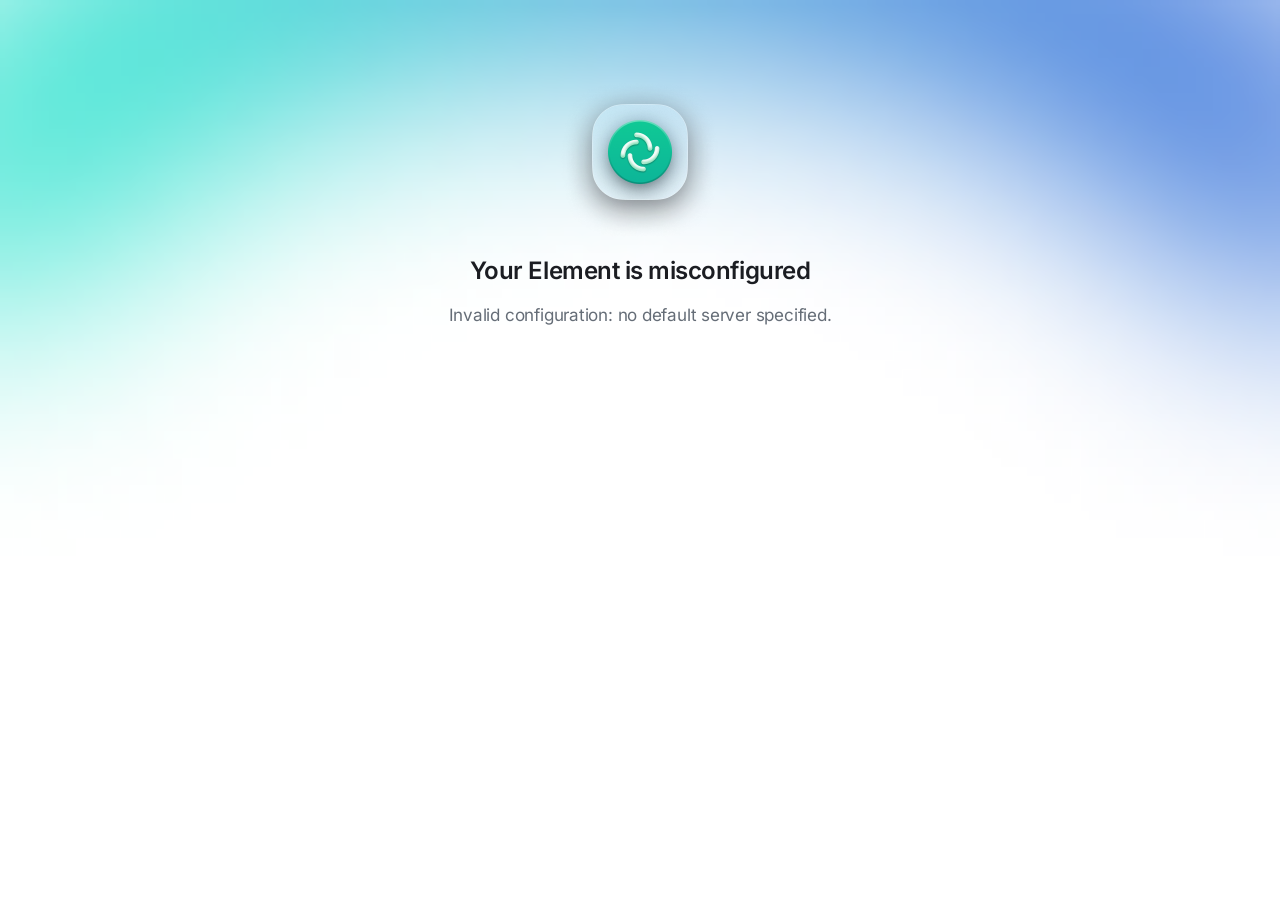
==== index.html @ f9a5f27f "Init repo" ====
<!doctype html>
<html lang="en" style="height: 100%;">
  <head>
    <meta charset="utf-8">
    <title>Element</title>
    <link rel="apple-touch-icon" sizes="120x120" href="vector-icons/120.570a7f9.png">
    <link rel="apple-touch-icon" sizes="144x144" href="vector-icons/144.5a63bf2.png">
    <link rel="apple-touch-icon" sizes="152x152" href="vector-icons/152.1ccdc8a.png">
    <link rel="apple-touch-icon" sizes="180x180" href="vector-icons/180.30b915f.png">
    <link rel="manifest" href="manifest.json">
    <meta name="referrer" content="no-referrer">
    <link rel="icon" type="image/png" sizes="24x24" href="vector-icons/24.97ab000.png">
    <link rel="icon" type="image/png" sizes="144x144" href="vector-icons/144.5a63bf2.png">
    <link rel="icon" type="image/png" sizes="512x512" href="vector-icons/512.7ce350d.png">
    <meta name="viewport" content="width=device-width, initial-scale=1">
    <meta name="apple-mobile-web-app-title" content="Element">
    <meta name="application-name" content="Element">
    <meta name="theme-color" content="#ffffff">
    <meta property="og:image" content="https://app.element.io/themes/element/img/logos/opengraph.png" />
    <meta http-equiv="Content-Security-Policy" content="
        default-src 'none';
        style-src 'self' 'unsafe-inline' ;
        script-src 'self' 'wasm-unsafe-eval' https://www.recaptcha.net/recaptcha/ https://www.gstatic.com/recaptcha/ ;
        img-src * blob: data:;
        connect-src * blob:;
        font-src 'self' data: ;
        media-src * blob: data:;
        child-src * blob: data:;
        worker-src 'self' blob: ;
        frame-src * blob: data:;
        form-action 'self' ;
        manifest-src 'self' ;
    ">
    
           <link rel="stylesheet" href="bundles/d26c72fdccc8e292f681/bundle.css">
        
           <link rel="stylesheet" disabled="disabled" data-mx-theme="Legacy-light" title="Legacy-light" href="bundles/d26c72fdccc8e292f681/theme-legacy-light.css">
        
           <link rel="stylesheet" disabled="disabled" data-mx-theme="Legacy-dark" title="Legacy-dark" href="bundles/d26c72fdccc8e292f681/theme-legacy-dark.css">
        
           <link rel="stylesheet" disabled="disabled" data-mx-theme="Light" title="Light" href="bundles/d26c72fdccc8e292f681/theme-light.css">
        
           <link rel="stylesheet" disabled="disabled" data-mx-theme="Light-high-contrast" title="Light-high-contrast" href="bundles/d26c72fdccc8e292f681/theme-light-high-contrast.css">
        
           <link rel="stylesheet" disabled="disabled" data-mx-theme="Dark" title="Dark" href="bundles/d26c72fdccc8e292f681/theme-dark.css">
        
           <link rel="stylesheet" disabled="disabled" data-mx-theme="Light-custom" title="Light-custom" href="bundles/d26c72fdccc8e292f681/theme-light-custom.css">
        
           <link rel="stylesheet" disabled="disabled" data-mx-theme="Dark-custom" title="Dark-custom" href="bundles/d26c72fdccc8e292f681/theme-dark-custom.css">
        

    

  </head>
  <body style="height: 100%; margin: 0;">
    <noscript>Sorry, Element requires JavaScript to be enabled.</noscript> <!-- TODO: Translate this? -->
    <div id="matrixchat" style="height: 100%;" class="notranslate"></div>

    <script src="bundles/d26c72fdccc8e292f681/bundle.js"></script>


    <!-- Legacy supporting Prefetch images -->
    <img src="icons/warning.80e5cc2.svg" aria-hidden alt="" width="24" height="23" style="visibility: hidden; position: absolute; top: 0px; left: 0px;"/>
    <img src="icons/bold.b7f0698.svg" aria-hidden alt="" width="25" height="22" style="visibility: hidden; position: absolute; top: 0px; left: 0px;"/>
    <img src="icons/inline-code.f51200e.svg" aria-hidden alt="" width="25" height="22" style="visibility: hidden; position: absolute; top: 0px; left: 0px;"/>
    <img src="icons/italic.be1e35d.svg" aria-hidden alt="" width="25" height="22" style="visibility: hidden; position: absolute; top: 0px; left: 0px;"/>
    <img src="icons/quote.60f93d6.svg" aria-hidden alt="" width="25" height="22" style="visibility: hidden; position: absolute; top: 0px; left: 0px;"/>
    <img src="icons/strikethrough.17fd61f.svg" aria-hidden alt="" width="25" height="22" style="visibility: hidden; position: absolute; top: 0px; left: 0px;"/>

    <!-- let CSS themes pass constants to the app -->
    <div id="mx_theme_accentColor"></div><div id="mx_theme_secondaryAccentColor"></div><div id="mx_theme_tertiaryAccentColor"></div>

    <!-- We eagerly create these containers to ensure their CSS stacking context order is sensible -->
    <div id="mx_PersistedElement_container"></div>
    <div id="mx_Dialog_StaticContainer"></div>
    <div id="mx_Dialog_Container"></div>
    <div id="mx_ContextualMenu_Container"></div>
  </body>
</html>
---- bundles/d26c72fdccc8e292f681/bundle.css ----
@font-face{font-display:block;font-family:KaTeX_AMS;font-style:normal;font-weight:400;src:url(../../fonts/KaTeX/KaTeX_AMS-Regular.73ea273.woff2) format("woff2"),url(../../fonts/KaTeX/KaTeX_AMS-Regular.d562e88.woff) format("woff"),url(../../fonts/KaTeX/KaTeX_AMS-Regular.853be92.ttf) format("truetype")}@font-face{font-display:block;font-family:KaTeX_Caligraphic;font-style:normal;font-weight:700;src:url(../../fonts/KaTeX/KaTeX_Caligraphic-Bold.a1abf90.woff2) format("woff2"),url(../../fonts/KaTeX/KaTeX_Caligraphic-Bold.d757c53.woff) format("woff"),url(../../fonts/KaTeX/KaTeX_Caligraphic-Bold.7489a2f.ttf) format("truetype")}@font-face{font-display:block;font-family:KaTeX_Caligraphic;font-style:normal;font-weight:400;src:url(../../fonts/KaTeX/KaTeX_Caligraphic-Regular.d6484fc.woff2) format("woff2"),url(../../fonts/KaTeX/KaTeX_Caligraphic-Regular.db074fa.woff) format("woff"),url(../../fonts/KaTeX/KaTeX_Caligraphic-Regular.7e873d3.ttf) format("truetype")}@font-face{font-display:block;font-family:KaTeX_Fraktur;font-style:normal;font-weight:700;src:url(../../fonts/KaTeX/KaTeX_Fraktur-Bold.931d67e.woff2) format("woff2"),url(../../fonts/KaTeX/KaTeX_Fraktur-Bold.354501b.woff) format("woff"),url(../../fonts/KaTeX/KaTeX_Fraktur-Bold.4c761b3.ttf) format("truetype")}@font-face{font-display:block;font-family:KaTeX_Fraktur;font-style:normal;font-weight:400;src:url(../../fonts/KaTeX/KaTeX_Fraktur-Regular.172d352.woff2) format("woff2"),url(../../fonts/KaTeX/KaTeX_Fraktur-Regular.6fdf0ac.woff) format("woff"),url(../../fonts/KaTeX/KaTeX_Fraktur-Regular.ed305b5.ttf) format("truetype")}@font-face{font-display:block;font-family:KaTeX_Main;font-style:normal;font-weight:700;src:url(../../fonts/KaTeX/KaTeX_Main-Bold.3989074.woff2) format("woff2"),url(../../fonts/KaTeX/KaTeX_Main-Bold.0c3b892.woff) format("woff"),url(../../fonts/KaTeX/KaTeX_Main-Bold.8169508.ttf) format("truetype")}@font-face{font-display:block;font-family:KaTeX_Main;font-style:italic;font-weight:700;src:url(../../fonts/KaTeX/KaTeX_Main-BoldItalic.20f389c.woff2) format("woff2"),url(../../fonts/KaTeX/KaTeX_Main-BoldItalic.428978d.woff) format("woff"),url(../../fonts/KaTeX/KaTeX_Main-BoldItalic.828abcb.ttf) format("truetype")}@font-face{font-display:block;font-family:KaTeX_Main;font-style:italic;font-weight:400;src:url(../../fonts/KaTeX/KaTeX_Main-Italic.fe2176f.woff2) format("woff2"),url(../../fonts/KaTeX/KaTeX_Main-Italic.fd94749.woff) format("woff"),url(../../fonts/KaTeX/KaTeX_Main-Italic.fa675e5.ttf) format("truetype")}@font-face{font-display:block;font-family:KaTeX_Main;font-style:normal;font-weight:400;src:url(../../fonts/KaTeX/KaTeX_Main-Regular.f650f11.woff2) format("woff2"),url(../../fonts/KaTeX/KaTeX_Main-Regular.4f35fbc.woff) format("woff"),url(../../fonts/KaTeX/KaTeX_Main-Regular.9eba1d7.ttf) format("truetype")}@font-face{font-display:block;font-family:KaTeX_Math;font-style:italic;font-weight:700;src:url(../../fonts/KaTeX/KaTeX_Math-BoldItalic.dcbcbd9.woff2) format("woff2"),url(../../fonts/KaTeX/KaTeX_Math-BoldItalic.3f07ed6.woff) format("woff"),url(../../fonts/KaTeX/KaTeX_Math-BoldItalic.bf2d440.ttf) format("truetype")}@font-face{font-display:block;font-family:KaTeX_Math;font-style:italic;font-weight:400;src:url(../../fonts/KaTeX/KaTeX_Math-Italic.6d3d25f.woff2) format("woff2"),url(../../fonts/KaTeX/KaTeX_Math-Italic.9675985.woff) format("woff"),url(../../fonts/KaTeX/KaTeX_Math-Italic.8a5f936.ttf) format("truetype")}@font-face{font-display:block;font-family:"KaTeX_SansSerif";font-style:normal;font-weight:700;src:url(../../fonts/KaTeX/KaTeX_SansSerif-Bold.95591a9.woff2) format("woff2"),url(../../fonts/KaTeX/KaTeX_SansSerif-Bold.b9cd458.woff) format("woff"),url(../../fonts/KaTeX/KaTeX_SansSerif-Bold.5b49f49.ttf) format("truetype")}@font-face{font-display:block;font-family:"KaTeX_SansSerif";font-style:italic;font-weight:400;src:url(../../fonts/KaTeX/KaTeX_SansSerif-Italic.7d393d3.woff2) format("woff2"),url(../../fonts/KaTeX/KaTeX_SansSerif-Italic.8d593cf.woff) format("woff"),url(../../fonts/KaTeX/KaTeX_SansSerif-Italic.b257a18.ttf) format("truetype")}@font-face{font-display:block;font-family:"KaTeX_SansSerif";font-style:normal;font-weight:400;src:url(../../fonts/KaTeX/KaTeX_SansSerif-Regular.cd5e231.woff2) format("woff2"),url(../../fonts/KaTeX/KaTeX_SansSerif-Regular.02271ec.woff) format("woff"),url(../../fonts/KaTeX/KaTeX_SansSerif-Regular.2f7bc36.ttf) format("truetype")}@font-face{font-display:block;font-family:KaTeX_Script;font-style:normal;font-weight:400;src:url(../../fonts/KaTeX/KaTeX_Script-Regular.c81d1b2.woff2) format("woff2"),url(../../fonts/KaTeX/KaTeX_Script-Regular.073b340.woff) format("woff"),url(../../fonts/KaTeX/KaTeX_Script-Regular.fc9ba52.ttf) format("truetype")}@font-face{font-display:block;font-family:KaTeX_Size1;font-style:normal;font-weight:400;src:url(../../fonts/KaTeX/KaTeX_Size1-Regular.6eec866.woff2) format("woff2"),url(../../fonts/KaTeX/KaTeX_Size1-Regular.0108e89.woff) format("woff"),url(../../fonts/KaTeX/KaTeX_Size1-Regular.6de7d4b.ttf) format("truetype")}@font-face{font-display:block;font-family:KaTeX_Size2;font-style:normal;font-weight:400;src:url(../../fonts/KaTeX/KaTeX_Size2-Regular.2960900.woff2) format("woff2"),url(../../fonts/KaTeX/KaTeX_Size2-Regular.3a99e70.woff) format("woff"),url(../../fonts/KaTeX/KaTeX_Size2-Regular.57f5c18.ttf) format("truetype")}@font-face{font-display:block;font-family:KaTeX_Size3;font-style:normal;font-weight:400;src:url(../../fonts/KaTeX/KaTeX_Size3-Regular.e195151.woff2) format("woff2"),url(../../fonts/KaTeX/KaTeX_Size3-Regular.7947224.woff) format("woff"),url(../../fonts/KaTeX/KaTeX_Size3-Regular.8d6b682.ttf) format("truetype")}@font-face{font-display:block;font-family:KaTeX_Size4;font-style:normal;font-weight:400;src:url(../../fonts/KaTeX/KaTeX_Size4-Regular.e418bf2.woff2) format("woff2"),url(../../fonts/KaTeX/KaTeX_Size4-Regular.aeffd80.woff) format("woff"),url(../../fonts/KaTeX/KaTeX_Size4-Regular.4ad7c7e.ttf) format("truetype")}@font-face{font-display:block;font-family:KaTeX_Typewriter;font-style:normal;font-weight:400;src:url(../../fonts/KaTeX/KaTeX_Typewriter-Regular.c295e7f.woff2) format("woff2"),url(../../fonts/KaTeX/KaTeX_Typewriter-Regular.4c6b94f.woff) format("woff"),url(../../fonts/KaTeX/KaTeX_Typewriter-Regular.c5c02d7.ttf) format("truetype")}.katex{font:normal 1.21em KaTeX_Main,Times New Roman,serif;line-height:1.2;position:relative;text-indent:0;text-rendering:auto}.katex *{-ms-high-contrast-adjust:none!important;border-color:currentColor}.katex .katex-version:after{content:"0.16.45"}.katex .katex-mathml{position:absolute;clip:rect(1px,1px,1px,1px);border:0;height:1px;overflow:hidden;padding:0;width:1px}.katex .katex-html>.newline{display:block}.katex .base{position:relative;white-space:nowrap;width:-webkit-min-content;width:-moz-min-content;width:min-content}.katex .base,.katex .strut{display:inline-block}.katex .textbf{font-weight:700}.katex .textit{font-style:italic}.katex .textrm{font-family:KaTeX_Main}.katex .textsf{font-family:KaTeX_SansSerif}.katex .texttt{font-family:KaTeX_Typewriter}.katex .mathnormal{font-family:KaTeX_Math;font-style:italic}.katex .mathit{font-family:KaTeX_Main;font-style:italic}.katex .mathrm{font-style:normal}.katex .mathbf{font-family:KaTeX_Main;font-weight:700}.katex .boldsymbol{font-family:KaTeX_Math;font-style:italic;font-weight:700}.katex .amsrm,.katex .mathbb,.katex .textbb{font-family:KaTeX_AMS}.katex .mathcal{font-family:KaTeX_Caligraphic}.katex .mathfrak,.katex .textfrak{font-family:KaTeX_Fraktur}.katex .mathboldfrak,.katex .textboldfrak{font-family:KaTeX_Fraktur;font-weight:700}.katex .mathtt{font-family:KaTeX_Typewriter}.katex .mathscr,.katex .textscr{font-family:KaTeX_Script}.katex .mathsf,.katex .textsf{font-family:KaTeX_SansSerif}.katex .mathboldsf,.katex .textboldsf{font-family:KaTeX_SansSerif;font-weight:700}.katex .mathitsf,.katex .mathsfit,.katex .textitsf{font-family:KaTeX_SansSerif;font-style:italic}.katex .mainrm{font-family:KaTeX_Main;font-style:normal}.katex .vlist-t{border-collapse:collapse;display:inline-table;table-layout:fixed}.katex .vlist-r{display:table-row}.katex .vlist{display:table-cell;position:relative;vertical-align:bottom}.katex .vlist>span{display:block;height:0;position:relative}.katex .vlist>span>span{display:inline-block}.katex .vlist>span>.pstrut{overflow:hidden;width:0}.katex .vlist-t2{margin-right:-2px}.katex .vlist-s{display:table-cell;font-size:1px;min-width:2px;vertical-align:bottom;width:2px}.katex .vbox{display:-webkit-inline-box;display:-ms-inline-flexbox;display:inline-flex;-webkit-box-orient:vertical;-webkit-box-direction:normal;-ms-flex-direction:column;flex-direction:column;-webkit-box-align:baseline;-ms-flex-align:baseline;align-items:baseline}.katex .hbox{width:100%}.katex .hbox,.katex .thinbox{display:-webkit-inline-box;display:-ms-inline-flexbox;display:inline-flex;-webkit-box-orient:horizontal;-webkit-box-direction:normal;-ms-flex-direction:row;flex-direction:row}.katex .thinbox{max-width:0;width:0}.katex .msupsub{text-align:left}.katex .mfrac>span>span{text-align:center}.katex .mfrac .frac-line{border-bottom-style:solid;display:inline-block;width:100%}.katex .hdashline,.katex .hline,.katex .mfrac .frac-line,.katex .overline .overline-line,.katex .rule,.katex .underline .underline-line{min-height:1px}.katex .mspace{display:inline-block}.katex .smash{display:inline;line-height:0}.katex .clap,.katex .llap,.katex .rlap{position:relative;width:0}.katex .clap>.inner,.katex .llap>.inner,.katex .rlap>.inner{position:absolute}.katex .clap>.fix,.katex .llap>.fix,.katex .rlap>.fix{display:inline-block}.katex .llap>.inner{right:0}.katex .clap>.inner,.katex .rlap>.inner{left:0}.katex .clap>.inner>span{margin-left:-50%;margin-right:50%}.katex .rule{border:0 solid;display:inline-block;position:relative}.katex .hline,.katex .overline .overline-line,.katex .underline .underline-line{border-bottom-style:solid;display:inline-block;width:100%}.katex .hdashline{border-bottom-style:dashed;display:inline-block;width:100%}.katex .sqrt>.root{margin-left:.2777777778em;margin-right:-.5555555556em}.katex .fontsize-ensurer.reset-size1.size1,.katex .sizing.reset-size1.size1{font-size:1em}.katex .fontsize-ensurer.reset-size1.size2,.katex .sizing.reset-size1.size2{font-size:1.2em}.katex .fontsize-ensurer.reset-size1.size3,.katex .sizing.reset-size1.size3{font-size:1.4em}.katex .fontsize-ensurer.reset-size1.size4,.katex .sizing.reset-size1.size4{font-size:1.6em}.katex .fontsize-ensurer.reset-size1.size5,.katex .sizing.reset-size1.size5{font-size:1.8em}.katex .fontsize-ensurer.reset-size1.size6,.katex .sizing.reset-size1.size6{font-size:2em}.katex .fontsize-ensurer.reset-size1.size7,.katex .sizing.reset-size1.size7{font-size:2.4em}.katex .fontsize-ensurer.reset-size1.size8,.katex .sizing.reset-size1.size8{font-size:2.88em}.katex .fontsize-ensurer.reset-size1.size9,.katex .sizing.reset-size1.size9{font-size:3.456em}.katex .fontsize-ensurer.reset-size1.size10,.katex .sizing.reset-size1.size10{font-size:4.148em}.katex .fontsize-ensurer.reset-size1.size11,.katex .sizing.reset-size1.size11{font-size:4.976em}.katex .fontsize-ensurer.reset-size2.size1,.katex .sizing.reset-size2.size1{font-size:.8333333333em}.katex .fontsize-ensurer.reset-size2.size2,.katex .sizing.reset-size2.size2{font-size:1em}.katex .fontsize-ensurer.reset-size2.size3,.katex .sizing.reset-size2.size3{font-size:1.1666666667em}.katex .fontsize-ensurer.reset-size2.size4,.katex .sizing.reset-size2.size4{font-size:1.3333333333em}.katex .fontsize-ensurer.reset-size2.size5,.katex .sizing.reset-size2.size5{font-size:1.5em}.katex .fontsize-ensurer.reset-size2.size6,.katex .sizing.reset-size2.size6{font-size:1.6666666667em}.katex .fontsize-ensurer.reset-size2.size7,.katex .sizing.reset-size2.size7{font-size:2em}.katex .fontsize-ensurer.reset-size2.size8,.katex .sizing.reset-size2.size8{font-size:2.4em}.katex .fontsize-ensurer.reset-size2.size9,.katex .sizing.reset-size2.size9{font-size:2.88em}.katex .fontsize-ensurer.reset-size2.size10,.katex .sizing.reset-size2.size10{font-size:3.4566666667em}.katex .fontsize-ensurer.reset-size2.size11,.katex .sizing.reset-size2.size11{font-size:4.1466666667em}.katex .fontsize-ensurer.reset-size3.size1,.katex .sizing.reset-size3.size1{font-size:.7142857143em}.katex .fontsize-ensurer.reset-size3.size2,.katex .sizing.reset-size3.size2{font-size:.8571428571em}.katex .fontsize-ensurer.reset-size3.size3,.katex .sizing.reset-size3.size3{font-size:1em}.katex .fontsize-ensurer.reset-size3.size4,.katex .sizing.reset-size3.size4{font-size:1.1428571429em}.katex .fontsize-ensurer.reset-size3.size5,.katex .sizing.reset-size3.size5{font-size:1.2857142857em}.katex .fontsize-ensurer.reset-size3.size6,.katex .sizing.reset-size3.size6{font-size:1.4285714286em}.katex .fontsize-ensurer.reset-size3.size7,.katex .sizing.reset-size3.size7{font-size:1.7142857143em}.katex .fontsize-ensurer.reset-size3.size8,.katex .sizing.reset-size3.size8{font-size:2.0571428571em}.katex .fontsize-ensurer.reset-size3.size9,.katex .sizing.reset-size3.size9{font-size:2.4685714286em}.katex .fontsize-ensurer.reset-size3.size10,.katex .sizing.reset-size3.size10{font-size:2.9628571429em}.katex .fontsize-ensurer.reset-size3.size11,.katex .sizing.reset-size3.size11{font-size:3.5542857143em}.katex .fontsize-ensurer.reset-size4.size1,.katex .sizing.reset-size4.size1{font-size:.625em}.katex .fontsize-ensurer.reset-size4.size2,.katex .sizing.reset-size4.size2{font-size:.75em}.katex .fontsize-ensurer.reset-size4.size3,.katex .sizing.reset-size4.size3{font-size:.875em}.katex .fontsize-ensurer.reset-size4.size4,.katex .sizing.reset-size4.size4{font-size:1em}.katex .fontsize-ensurer.reset-size4.size5,.katex .sizing.reset-size4.size5{font-size:1.125em}.katex .fontsize-ensurer.reset-size4.size6,.katex .sizing.reset-size4.size6{font-size:1.25em}.katex .fontsize-ensurer.reset-size4.size7,.katex .sizing.reset-size4.size7{font-size:1.5em}.katex .fontsize-ensurer.reset-size4.size8,.katex .sizing.reset-size4.size8{font-size:1.8em}.katex .fontsize-ensurer.reset-size4.size9,.katex .sizing.reset-size4.size9{font-size:2.16em}.katex .fontsize-ensurer.reset-size4.size10,.katex .sizing.reset-size4.size10{font-size:2.5925em}.katex .fontsize-ensurer.reset-size4.size11,.katex .sizing.reset-size4.size11{font-size:3.11em}.katex .fontsize-ensurer.reset-size5.size1,.katex .sizing.reset-size5.size1{font-size:.5555555556em}.katex .fontsize-ensurer.reset-size5.size2,.katex .sizing.reset-size5.size2{font-size:.6666666667em}.katex .fontsize-ensurer.reset-size5.size3,.katex .sizing.reset-size5.size3{font-size:.7777777778em}.katex .fontsize-ensurer.reset-size5.size4,.katex .sizing.reset-size5.size4{font-size:.8888888889em}.katex .fontsize-ensurer.reset-size5.size5,.katex .sizing.reset-size5.size5{font-size:1em}.katex .fontsize-ensurer.reset-size5.size6,.katex .sizing.reset-size5.size6{font-size:1.1111111111em}.katex .fontsize-ensurer.reset-size5.size7,.katex .sizing.reset-size5.size7{font-size:1.3333333333em}.katex .fontsize-ensurer.reset-size5.size8,.katex .sizing.reset-size5.size8{font-size:1.6em}.katex .fontsize-ensurer.reset-size5.size9,.katex .sizing.reset-size5.size9{font-size:1.92em}.katex .fontsize-ensurer.reset-size5.size10,.katex .sizing.reset-size5.size10{font-size:2.3044444444em}.katex .fontsize-ensurer.reset-size5.size11,.katex .sizing.reset-size5.size11{font-size:2.7644444444em}.katex .fontsize-ensurer.reset-size6.size1,.katex .sizing.reset-size6.size1{font-size:.5em}.katex .fontsize-ensurer.reset-size6.size2,.katex .sizing.reset-size6.size2{font-size:.6em}.katex .fontsize-ensurer.reset-size6.size3,.katex .sizing.reset-size6.size3{font-size:.7em}.katex .fontsize-ensurer.reset-size6.size4,.katex .sizing.reset-size6.size4{font-size:.8em}.katex .fontsize-ensurer.reset-size6.size5,.katex .sizing.reset-size6.size5{font-size:.9em}.katex .fontsize-ensurer.reset-size6.size6,.katex .sizing.reset-size6.size6{font-size:1em}.katex .fontsize-ensurer.reset-size6.size7,.katex .sizing.reset-size6.size7{font-size:1.2em}.katex .fontsize-ensurer.reset-size6.size8,.katex .sizing.reset-size6.size8{font-size:1.44em}.katex .fontsize-ensurer.reset-size6.size9,.katex .sizing.reset-size6.size9{font-size:1.728em}.katex .fontsize-ensurer.reset-size6.size10,.katex .sizing.reset-size6.size10{font-size:2.074em}.katex .fontsize-ensurer.reset-size6.size11,.katex .sizing.reset-size6.size11{font-size:2.488em}.katex .fontsize-ensurer.reset-size7.size1,.katex .sizing.reset-size7.size1{font-size:.4166666667em}.katex .fontsize-ensurer.reset-size7.size2,.katex .sizing.reset-size7.size2{font-size:.5em}.katex .fontsize-ensurer.reset-size7.size3,.katex .sizing.reset-size7.size3{font-size:.5833333333em}.katex .fontsize-ensurer.reset-size7.size4,.katex .sizing.reset-size7.size4{font-size:.6666666667em}.katex .fontsize-ensurer.reset-size7.size5,.katex .sizing.reset-size7.size5{font-size:.75em}.katex .fontsize-ensurer.reset-size7.size6,.katex .sizing.reset-size7.size6{font-size:.8333333333em}.katex .fontsize-ensurer.reset-size7.size7,.katex .sizing.reset-size7.size7{font-size:1em}.katex .fontsize-ensurer.reset-size7.size8,.katex .sizing.reset-size7.size8{font-size:1.2em}.katex .fontsize-ensurer.reset-size7.size9,.katex .sizing.reset-size7.size9{font-size:1.44em}.katex .fontsize-ensurer.reset-size7.size10,.katex .sizing.reset-size7.size10{font-size:1.7283333333em}.katex .fontsize-ensurer.reset-size7.size11,.katex .sizing.reset-size7.size11{font-size:2.0733333333em}.katex .fontsize-ensurer.reset-size8.size1,.katex .sizing.reset-size8.size1{font-size:.3472222222em}.katex .fontsize-ensurer.reset-size8.size2,.katex .sizing.reset-size8.size2{font-size:.4166666667em}.katex .fontsize-ensurer.reset-size8.size3,.katex .sizing.reset-size8.size3{font-size:.4861111111em}.katex .fontsize-ensurer.reset-size8.size4,.katex .sizing.reset-size8.size4{font-size:.5555555556em}.katex .fontsize-ensurer.reset-size8.size5,.katex .sizing.reset-size8.size5{font-size:.625em}.katex .fontsize-ensurer.reset-size8.size6,.katex .sizing.reset-size8.size6{font-size:.6944444444em}.katex .fontsize-ensurer.reset-size8.size7,.katex .sizing.reset-size8.size7{font-size:.8333333333em}.katex .fontsize-ensurer.reset-size8.size8,.katex .sizing.reset-size8.size8{font-size:1em}.katex .fontsize-ensurer.reset-size8.size9,.katex .sizing.reset-size8.size9{font-size:1.2em}.katex .fontsize-ensurer.reset-size8.size10,.katex .sizing.reset-size8.size10{font-size:1.4402777778em}.katex .fontsize-ensurer.reset-size8.size11,.katex .sizing.reset-size8.size11{font-size:1.7277777778em}.katex .fontsize-ensurer.reset-size9.size1,.katex .sizing.reset-size9.size1{font-size:.2893518519em}.katex .fontsize-ensurer.reset-size9.size2,.katex .sizing.reset-size9.size2{font-size:.3472222222em}.katex .fontsize-ensurer.reset-size9.size3,.katex .sizing.reset-size9.size3{font-size:.4050925926em}.katex .fontsize-ensurer.reset-size9.size4,.katex .sizing.reset-size9.size4{font-size:.462962963em}.katex .fontsize-ensurer.reset-size9.size5,.katex .sizing.reset-size9.size5{font-size:.5208333333em}.katex .fontsize-ensurer.reset-size9.size6,.katex .sizing.reset-size9.size6{font-size:.5787037037em}.katex .fontsize-ensurer.reset-size9.size7,.katex .sizing.reset-size9.size7{font-size:.6944444444em}.katex .fontsize-ensurer.reset-size9.size8,.katex .sizing.reset-size9.size8{font-size:.8333333333em}.katex .fontsize-ensurer.reset-size9.size9,.katex .sizing.reset-size9.size9{font-size:1em}.katex .fontsize-ensurer.reset-size9.size10,.katex .sizing.reset-size9.size10{font-size:1.2002314815em}.katex .fontsize-ensurer.reset-size9.size11,.katex .sizing.reset-size9.size11{font-size:1.4398148148em}.katex .fontsize-ensurer.reset-size10.size1,.katex .sizing.reset-size10.size1{font-size:.2410800386em}.katex .fontsize-ensurer.reset-size10.size2,.katex .sizing.reset-size10.size2{font-size:.2892960463em}.katex .fontsize-ensurer.reset-size10.size3,.katex .sizing.reset-size10.size3{font-size:.337512054em}.katex .fontsize-ensurer.reset-size10.size4,.katex .sizing.reset-size10.size4{font-size:.3857280617em}.katex .fontsize-ensurer.reset-size10.size5,.katex .sizing.reset-size10.size5{font-size:.4339440694em}.katex .fontsize-ensurer.reset-size10.size6,.katex .sizing.reset-size10.size6{font-size:.4821600771em}.katex .fontsize-ensurer.reset-size10.size7,.katex .sizing.reset-size10.size7{font-size:.5785920926em}.katex .fontsize-ensurer.reset-size10.size8,.katex .sizing.reset-size10.size8{font-size:.6943105111em}.katex .fontsize-ensurer.reset-size10.size9,.katex .sizing.reset-size10.size9{font-size:.8331726133em}.katex .fontsize-ensurer.reset-size10.size10,.katex .sizing.reset-size10.size10{font-size:1em}.katex .fontsize-ensurer.reset-size10.size11,.katex .sizing.reset-size10.size11{font-size:1.1996142719em}.katex .fontsize-ensurer.reset-size11.size1,.katex .sizing.reset-size11.size1{font-size:.2009646302em}.katex .fontsize-ensurer.reset-size11.size2,.katex .sizing.reset-size11.size2{font-size:.2411575563em}.katex .fontsize-ensurer.reset-size11.size3,.katex .sizing.reset-size11.size3{font-size:.2813504823em}.katex .fontsize-ensurer.reset-size11.size4,.katex .sizing.reset-size11.size4{font-size:.3215434084em}.katex .fontsize-ensurer.reset-size11.size5,.katex .sizing.reset-size11.size5{font-size:.3617363344em}.katex .fontsize-ensurer.reset-size11.size6,.katex .sizing.reset-size11.size6{font-size:.4019292605em}.katex .fontsize-ensurer.reset-size11.size7,.katex .sizing.reset-size11.size7{font-size:.4823151125em}.katex .fontsize-ensurer.reset-size11.size8,.katex .sizing.reset-size11.size8{font-size:.578778135em}.katex .fontsize-ensurer.reset-size11.size9,.katex .sizing.reset-size11.size9{font-size:.6945337621em}.katex .fontsize-ensurer.reset-size11.size10,.katex .sizing.reset-size11.size10{font-size:.8336012862em}.katex .fontsize-ensurer.reset-size11.size11,.katex .sizing.reset-size11.size11{font-size:1em}.katex .delimsizing.size1{font-family:KaTeX_Size1}.katex .delimsizing.size2{font-family:KaTeX_Size2}.katex .delimsizing.size3{font-family:KaTeX_Size3}.katex .delimsizing.size4{font-family:KaTeX_Size4}.katex .delimsizing.mult .delim-size1>span{font-family:KaTeX_Size1}.katex .delimsizing.mult .delim-size4>span{font-family:KaTeX_Size4}.katex .nulldelimiter{display:inline-block;width:.12em}.katex .delimcenter,.katex .op-symbol{position:relative}.katex .op-symbol.small-op{font-family:KaTeX_Size1}.katex .op-symbol.large-op{font-family:KaTeX_Size2}.katex .accent>.vlist-t,.katex .op-limits>.vlist-t{text-align:center}.katex .accent .accent-body{position:relative}.katex .accent .accent-body:not(.accent-full){width:0}.katex .overlay{display:block}.katex .mtable .vertical-separator{display:inline-block;min-width:1px}.katex .mtable .arraycolsep{display:inline-block}.katex .mtable .col-align-c>.vlist-t{text-align:center}.katex .mtable .col-align-l>.vlist-t{text-align:left}.katex .mtable .col-align-r>.vlist-t{text-align:right}.katex .svg-align{text-align:left}.katex svg{display:block;fill:currentColor;height:inherit;position:absolute;stroke:currentColor;width:100%}.katex svg path{stroke:none}.katex svg{fill-opacity:1;fill-rule:nonzero;stroke-dasharray:none;stroke-dashoffset:0;stroke-linecap:butt;stroke-linejoin:miter;stroke-miterlimit:4;stroke-opacity:1;stroke-width:1}.katex img{border-style:none;max-height:none;max-width:none;min-height:0;min-width:0}.katex .stretchy{display:block;overflow:hidden;position:relative;width:100%}.katex .stretchy:after,.katex .stretchy:before{content:""}.katex .hide-tail{overflow:hidden;position:relative;width:100%}.katex .halfarrow-left{left:0;overflow:hidden;position:absolute;width:50.2%}.katex .halfarrow-right{overflow:hidden;position:absolute;right:0;width:50.2%}.katex .brace-left{left:0;overflow:hidden;position:absolute;width:25.1%}.katex .brace-center{left:25%;overflow:hidden;position:absolute;width:50%}.katex .brace-right{overflow:hidden;position:absolute;right:0;width:25.1%}.katex .x-arrow-pad{padding:0 .5em}.katex .cd-arrow-pad{padding:0 .55556em 0 .27778em}.katex .mover,.katex .munder,.katex .x-arrow{text-align:center}.katex .boxpad{padding:0 .3em}.katex .fbox,.katex .fcolorbox{border:.04em solid;-webkit-box-sizing:border-box;box-sizing:border-box}.katex .cancel-pad{padding:0 .2em}.katex .cancel-lap{margin-left:-.2em;margin-right:-.2em}.katex .sout{border-bottom-style:solid;border-bottom-width:.08em}.katex .angl{border-right:.049em solid;border-top:.049em solid;-webkit-box-sizing:border-box;box-sizing:border-box;margin-right:.03889em}.katex .anglpad{padding:0 .03889em}.katex .eqn-num:before{content:"(" counter(katexEqnNo) ")";counter-increment:katexEqnNo}.katex .mml-eqn-num:before{content:"(" counter(mmlEqnNo) ")";counter-increment:mmlEqnNo}.katex .mtr-glue{width:50%}.katex .cd-vert-arrow{display:inline-block;position:relative}.katex .cd-label-left{display:inline-block;position:absolute;right:calc(50% + .3em);text-align:left}.katex .cd-label-right{display:inline-block;left:calc(50% + .3em);position:absolute;text-align:right}.katex-display{display:block;margin:1em 0;text-align:center}.katex-display>.katex{display:block;text-align:center;white-space:nowrap}.katex-display>.katex>.katex-html{display:block;position:relative}.katex-display>.katex>.katex-html>.tag{position:absolute;right:0}.katex-display.leqno>.katex>.katex-html>.tag{left:0;right:auto}.katex-display.fleqn>.katex{padding-left:2em;text-align:left}body{counter-reset:katexEqnNo mmlEqnNo}@layer compound-tokens, compound-web, shared-components, app-web;@layer shared-components{._button_1gdzy_8{background-color:var(--cpd-color-bg-subtle-primary);border-radius:32px}._seekBar_16dv7_14{--fillTo:1;-webkit-appearance:none;-moz-appearance:none;appearance:none;background:var(--cpd-color-gray-600);cursor:pointer;height:1px;outline:none;position:relative;width:100%}._seekBar_16dv7_14::-webkit-slider-thumb{-webkit-appearance:none;appearance:none;background-color:var(--cpd-color-gray-800);border-radius:8px;cursor:pointer;height:8px;width:8px}._seekBar_16dv7_14::-moz-range-thumb{background-color:var(--cpd-color-gray-800);border:none;border-radius:8px;cursor:pointer;height:8px;width:8px}._seekBar_16dv7_14:before{background-color:var(--cpd-color-gray-800);content:"";height:1px;left:0;position:absolute;top:0;-webkit-transform:scaleX(var(--fillTo));transform:scaleX(var(--fillTo));-webkit-transform-origin:0 100%;transform-origin:0 100%;width:100%}._seekBar_16dv7_14::-moz-range-progress{background-color:var(--cpd-color-gray-800);height:1px}._seekBar_16dv7_14:disabled{opacity:.5}._seekBar_16dv7_14:after{content:"";inset:-6px 0;position:absolute}._avatarWithDetails_10imw_8{background-color:var(--cpd-color-gray-200);padding:var(--cpd-space-3x);-webkit-box-align:center;-ms-flex-align:center;align-items:center;border-radius:12px;display:-webkit-box;display:-ms-flexbox;display:flex;gap:var(--cpd-space-2x)}._avatarWithDetails_10imw_8 ._title_10imw_17{display:inline-block;font-size:var(--cpd-font-size-body-md);font-weight:var(--cpd-font-weight-semibold);overflow:hidden;text-overflow:ellipsis;white-space:nowrap}._avatarWithDetails_10imw_8 ._details_10imw_28{color:var(--cpd-color-text-secondary);font-size:var(--cpd-font-size-body-sm)}._flex_4dswl_9{display:inline;display:initial;display:var(--mx-flex-display,unset);-webkit-box-orient:initial;-webkit-box-direction:initial;-ms-flex-direction:initial;flex-direction:row;flex-direction:var(--mx-flex-direction,unset);-webkit-box-align:initial;-ms-flex-align:initial;align-items:normal;-webkit-box-align:var(--mx-flex-align,unset);-ms-flex-align:var(--mx-flex-align,unset);align-items:var(--mx-flex-align,unset);-webkit-box-pack:initial;-ms-flex-pack:initial;justify-content:normal;-webkit-box-pack:var(--mx-flex-justify,unset);-ms-flex-pack:var(--mx-flex-justify,unset);-ms-flex-wrap:initial;flex-wrap:nowrap;-ms-flex-wrap:var(--mx-flex-wrap,unset);flex-wrap:var(--mx-flex-wrap,unset);gap:initial;gap:var(--mx-flex-gap,unset);justify-content:var(--mx-flex-justify,unset)}._banner_n7ud0_8{-webkit-box-pack:start;-ms-flex-pack:start;border-top:1px solid var(--cpd-color-gray-400);container:banner/inline-size;display:-webkit-box;display:-ms-flexbox;display:flex;gap:var(--cpd-space-3x);justify-content:start;padding:var(--cpd-space-4x)}._banner_n7ud0_8[data-type=success]{background:var(--cpd-color-gradient-subtle-linear);border-color:var(--cpd-color-green-900)}._banner_n7ud0_8[data-type=critical]{background:var(--cpd-color-gradient-critical-linear);border-color:var(--cpd-color-border-critical-subtle)}._banner_n7ud0_8[data-type=info]{background:var(--cpd-color-gradient-info-linear);border-color:var(--cpd-color-blue-900)}._banner_n7ud0_8[data-type=info] :is(svg){color:var(--cpd-color-blue-900)}._banner_n7ud0_8[data-type=success] :is(._content_n7ud0_38,svg){color:var(--cpd-color-green-900)}._banner_n7ud0_8[data-type=critical] :is(._content_n7ud0_38,svg){color:var(--cpd-color-red-900)}._banner_n7ud0_8 p{margin:0}._icon_n7ud0_50{-webkit-box-align:start;-ms-flex-align:start;align-items:flex-start;display:-webkit-box;display:-ms-flexbox;display:flex}._icon_n7ud0_50 img{aspect-ratio:auto;border-radius:50%;height:24px}._actions_n7ud0_61{gap:var(--cpd-space-4x);white-space:nowrap;-webkit-box-orient:horizontal;-webkit-box-direction:normal;-ms-flex-direction:row;flex-direction:row;-webkit-box-flex:0;-ms-flex:0;flex:0;-ms-flex-item-align:center;align-self:center;margin-left:auto}._actions_n7ud0_61,._container_1lqqy_8{display:-webkit-box;display:-ms-flexbox;display:flex}._container_1lqqy_8{-ms-flex-wrap:wrap;flex-wrap:wrap;gap:var(--cpd-space-2x);-webkit-box-pack:space-evenly;-ms-flex-pack:space-evenly;justify-content:space-evenly}._segment_1lqqy_15{display:inline-block;margin-bottom:var(--cpd-space-4x);min-width:calc(25% - 8px);text-align:center}._emoji_1lqqy_23{font-family:Twemoji,var(--cpd-font-family-sans);font-size:var(--cpd-font-size-heading-xl)}._label_1lqqy_29{color:var(--cpd-color-text-secondary);font-size:var(--cpd-font-size-body-lg);font-weight:var(--cpd-font-weight-regular)}._container_1ejl3_8 div[role=separator]{margin-inline:0}._container_1ejl3_8{max-width:300px;padding-block:0!important}._container_1ejl3_8 section._profile_1ejl3_16{gap:var(--cpd-space-2x);margin:var(--cpd-space-8x) var(--cpd-space-6x);margin-bottom:var(--cpd-space-3x);-webkit-box-orient:vertical;-webkit-box-direction:normal;display:-webkit-box;display:-ms-flexbox;display:flex;-ms-flex-direction:column;flex-direction:column}._container_1ejl3_8 section._profile_1ejl3_16>*{margin:auto}._container_1ejl3_8 section._profile_1ejl3_16 ._displayname_1ejl3_26{text-align:center;text-wrap:balance}._container_1ejl3_8 section._profile_1ejl3_16 ._createAccount_1ejl3_31{margin-bottom:var(--cpd-space-2x);margin-top:var(--cpd-space-1x)}._container_1ejl3_8 section._actions_1ejl3_36{font:var(--cpd-font-body-md-medium);gap:var(--cpd-space-1x);margin:var(--cpd-space-2x) 0;margin-bottom:var(--cpd-space-3x);-webkit-box-orient:vertical;-webkit-box-direction:normal;display:-webkit-box;display:-ms-flexbox;display:flex;-ms-flex-direction:column;flex-direction:column;padding-top:0}._container_1ejl3_8 section._actions_1ejl3_36>button[data-kind=primary]>svg{color:var(--cpd-color-icon-secondary)}._triggerButton_1ejl3_50{background:0 0;border:none;color:var(--cpd-color-body-primary);cursor:pointer;display:-webkit-box;display:-ms-flexbox;display:flex;gap:var(--cpd-space-2x)}._triggerButton_1ejl3_50>span{height:-webkit-fit-content;height:-moz-fit-content;height:fit-content;margin-bottom:auto;margin-top:auto;max-width:200px;overflow:hidden;text-overflow:ellipsis;text-wrap:nowrap}._triggerButton_1ejl3_50{margin-bottom:var(--cpd-space-4x);margin-left:var(--cpd-space-3x);margin-top:var(--cpd-space-3x)}._readMarker_1rvym_8{border:0;height:0;margin:0;padding:0}._line_1rvym_15{border-bottom:1px solid var(--cpd-color-icon-accent-tertiary);border-top:1px solid var(--cpd-color-icon-accent-tertiary);margin-top:0;opacity:1;position:relative;top:-1px;-webkit-transition:width easeinsine .4s 1s,opacity easeinsine .4s 1s;transition:width easeinsine .4s 1s,opacity easeinsine .4s 1s;width:99%;will-change:width,opacity;z-index:1}._content_1wtpw_8{color:var(--cpd-color-text-secondary);vertical-align:middle;white-space:pre-wrap;-webkit-box-align:center;-ms-flex-align:center;align-items:center;display:-webkit-inline-box;display:-ms-inline-flexbox;display:inline-flex;gap:var(--cpd-space-1-5x)}._icon_1wtpw_17{color:var(--cpd-color-icon-secondary);height:14px;width:14px;-webkit-box-flex:0;-ms-flex:0 0 14px;flex:0 0 14px}._button_1ync4_8{background-color:var(--cpd-color-bg-subtle-secondary);border:none;cursor:pointer;height:100%;inset:var(--cpd-space-0x);padding:var(--cpd-space-0x);text-align:center;width:100%;-webkit-box-pack:center;-ms-flex-pack:center;justify-content:center;-webkit-box-align:center;-ms-flex-align:center;align-items:center;display:-webkit-box;display:-ms-flexbox;display:flex}._button_1ync4_8:focus-visible,._button_1ync4_8:hover{background-color:var(--cpd-color-bg-canvas-default)}._content_1ync4_27{color:var(--cpd-color-text-action-accent);-webkit-box-align:center;-ms-flex-align:center;align-items:center;display:-webkit-inline-box;display:-ms-inline-flexbox;display:inline-flex;gap:var(--cpd-space-1x)}._icon_1ync4_34{-webkit-box-flex:0;-ms-flex:none;flex:none}._content_1xhpr_8{color:var(--cpd-color-text-secondary);vertical-align:middle;white-space:pre-wrap;-webkit-box-align:center;-ms-flex-align:center;align-items:center;display:-webkit-inline-box;display:-ms-inline-flexbox;display:inline-flex;gap:6px}._icon_1xhpr_17{color:var(--cpd-color-icon-secondary);height:14px;width:14px;-webkit-box-flex:0;-ms-flex:0 0 14px;flex:0 0 14px}._content_1t2mx_8{gap:var(--cpd-space-2x);-webkit-box-orient:vertical;-webkit-box-direction:normal;-ms-flex-direction:column;flex-direction:column;min-width:0}._content_1t2mx_8,._content_1t2mx_8 a{display:-webkit-box;display:-ms-flexbox;display:flex}._content_1t2mx_8 a{color:inherit;-webkit-box-flex:1;-ms-flex-positive:1;flex-grow:1;text-decoration:none}._content_1t2mx_8 [data-type=info]{-webkit-box-flex:1;-ms-flex-positive:1;flex-grow:1;-webkit-box-align:center;-ms-flex-align:center;align-items:center;display:-webkit-inline-box;display:-ms-inline-flexbox;display:inline-flex}._content_1t2mx_8 [data-type=info] button{background-color:inherit;border:none;color:inherit;display:-webkit-box;display:-ms-flexbox;display:flex;gap:var(--cpd-space-3x);margin:0;min-block-size:unset;padding:0;width:100%}._content_1t2mx_8 [data-type=info] button svg{height:16px;padding:var(--cpd-space-2x);width:16px}._content_1t2mx_8 [data-type=info] button span{color:var(--cpd-color-text-primary);font:var(--cpd-font-body-md-regular);letter-spacing:var(--cpd-font-letter-spacing-body-md);min-width:0;text-align:start;text-overflow:ellipsis;white-space:nowrap;-webkit-box-flex:1;-ms-flex:1;flex:1;overflow:hidden}._content_1t2mx_8 [data-type=download]{-webkit-box-align:center;-ms-flex-align:center;align-items:center}._content_1t2mx_8 [data-type=download] iframe{border:none;margin:0;padding:0;width:100%}._invalid_1t2mx_69{color:var(--cpd-color-text-critical-primary)}._mediaBody_rgndh_8{background-color:var(--cpd-color-bg-subtle-secondary);border-radius:12px;color:var(--cpd-color-text-secondary);font:var(--cpd-font-body-md-regular);max-width:243px;padding:var(--cpd-space-1-5x) var(--cpd-space-3x)}._root_1rucf_8{gap:var(--cpd-space-2x);min-width:var(--cpd-space-0x);-webkit-box-orient:vertical;-webkit-box-direction:normal;display:-webkit-box;display:-ms-flexbox;display:flex;-ms-flex-direction:column;flex-direction:column}._link_1rucf_15{color:inherit;display:block;text-decoration:none;width:-webkit-fit-content;width:-moz-fit-content;width:fit-content}._thumbnailContainer_1rucf_22{border-radius:var(--MBody-border-radius);contain:paint;overflow:hidden;position:relative}._placeholder_1rucf_29{background-color:var(--cpd-color-bg-canvas-default);inset:var(--cpd-space-0x);z-index:1;-webkit-box-pack:center;-ms-flex-pack:center;justify-content:center;-webkit-box-align:center;-ms-flex-align:center;align-items:center;display:-webkit-box;display:-ms-flexbox;display:flex;position:absolute}._placeholderBlurhash_1rucf_39{background-color:#0000}._blurhash_1rucf_43{height:100%;width:100%}._blurhash_1rucf_43>canvas{-webkit-animation:_blurhashPulse_1rucf_1 1.75s cubic-bezier(.4,0,.6,1) infinite;animation:_blurhashPulse_1rucf_1 1.75s cubic-bezier(.4,0,.6,1) infinite;height:100%;width:100%}._mediaContent_1rucf_54{max-height:100%;max-width:100%;position:relative}._image_1rucf_60{display:block;height:100%;width:100%}._banner_1rucf_66{background-color:#0009;border-radius:var(--MBody-border-radius);bottom:var(--cpd-space-2x);font:var(--cpd-font-body-sm-regular);left:var(--cpd-space-2x);max-width:min(100%,350px);overflow:hidden;padding:var(--cpd-space-1x);text-overflow:ellipsis;-webkit-user-select:none;-moz-user-select:none;-ms-user-select:none;user-select:none;white-space:nowrap}._banner_1rucf_66,._gifLabel_1rucf_83{color:#fff;pointer-events:none;position:absolute}._gifLabel_1rucf_83{background:#000000b3;border:2px solid #0003;border-radius:5px;display:block;left:14px;padding:5px;top:var(--cpd-space-0x)}._hiddenButton_1rucf_96{background-color:var(--cpd-color-bg-subtle-secondary);border:none;cursor:pointer;height:100%;inset:var(--cpd-space-0x);padding:var(--cpd-space-0x);text-align:center;width:100%;-webkit-box-pack:center;-ms-flex-pack:center;justify-content:center;-webkit-box-align:center;-ms-flex-align:center;align-items:center;display:-webkit-box;display:-ms-flexbox;display:flex}._hiddenButton_1rucf_96:focus-visible,._hiddenButton_1rucf_96:hover{background-color:var(--cpd-color-bg-canvas-default)}._hiddenButtonContent_1rucf_115{color:var(--cpd-color-text-action-accent);display:-webkit-box;display:-ms-flexbox;display:flex}._hiddenButtonContent_1rucf_115>svg{margin-bottom:auto;margin-top:auto}._error_1rucf_125{color:var(--cpd-color-text-critical-primary);display:block}._errorIcon_1rucf_130{margin-right:var(--cpd-space-1x);vertical-align:text-top}@-webkit-keyframes _blurhashPulse_1rucf_1{0%,to{opacity:1}50%{opacity:.65}}@keyframes _blurhashPulse_1rucf_1{0%,to{opacity:1}50%{opacity:.65}}._content_1sgf8_8{color:var(--cpd-color-text-secondary)}._allowButton_1sgf8_13{background:0 0;border:0;color:var(--cpd-color-text-action-accent);cursor:pointer;font:inherit;padding:0;text-decoration:underline}._allowButton_1sgf8_13:focus-visible,._allowButton_1sgf8_13:hover{text-decoration-thickness:var(--cpd-space-0-5x)}._root_mntwr_1{overflow:hidden}._container_mntwr_5{border-radius:var(--MBody-border-radius);overflow:hidden}._video_mntwr_10{display:block;height:100%;width:100%}._hiddenButton_mntwr_16{border:none;cursor:pointer;text-align:center;-webkit-box-pack:center;-ms-flex-pack:center;height:100%;inset:0;justify-content:center;padding:0;width:100%}._hiddenButtonContent_mntwr_29,._hiddenButton_mntwr_16{-webkit-box-align:center;-ms-flex-align:center;align-items:center;display:-webkit-box;display:-ms-flexbox;display:flex}._hiddenButtonContent_mntwr_29>svg{margin-bottom:auto;margin-top:auto}._loadingContainer_mntwr_39{-webkit-box-pack:center;-ms-flex-pack:center;display:-webkit-box;display:-ms-flexbox;display:flex;height:100%;justify-content:center;width:100%}._error_mntwr_47,._loadingContainer_mntwr_39{-webkit-box-align:center;-ms-flex-align:center;align-items:center}._error_mntwr_47{display:-webkit-inline-box;display:-ms-inline-flexbox;display:inline-flex;gap:var(--cpd-space-1x)}._root_1hgc7_8{overflow:hidden}._caption_1hgc7_14,._notice_1hgc7_18,._text_1hgc7_13{white-space:pre-wrap}._notice_1hgc7_18{color:var(--cpd-color-text-secondary)}._emote_1hgc7_23{text-align:start;white-space:pre-wrap}._annotated_1hgc7_28{display:-webkit-box;display:-ms-flexbox;display:flex}._annotatedInline_1hgc7_32{display:-webkit-inline-box;display:-ms-inline-flexbox;display:inline-flex}._annotation_1hgc7_36{color:var(--cpd-color-text-secondary);-webkit-user-select:none;-moz-user-select:none;-ms-user-select:none;user-select:none;-webkit-margin-start:9px;display:inline-block;font-size:12px;margin-inline-start:9px}._editedMarker_1hgc7_44{-webkit-appearance:none;-moz-appearance:none;appearance:none;background:0 0;border:none;cursor:pointer;font-family:inherit;font-weight:inherit;height:-webkit-max-content;height:-moz-max-content;height:max-content;line-height:inherit;padding:0}._bodyAction_1hgc7_57,._bodyLink_1hgc7_56{color:inherit;text-decoration:inherit}._bodyAction_1hgc7_57{font:inherit}._bodyAction_1hgc7_57,._emoteSender_1hgc7_72{-webkit-appearance:none;-moz-appearance:none;appearance:none;background:0 0;border:none;cursor:pointer;padding:0;text-align:inherit}._emoteSender_1hgc7_72{color:inherit;font-family:inherit;font-size:inherit;font-style:inherit;font-weight:inherit;letter-spacing:inherit;line-height:inherit}._bodyAction_1hgc7_57:focus-visible,._editedMarker_1hgc7_44:focus-visible,._emoteSender_1hgc7_72:focus-visible{border-radius:var(--cpd-space-0-5x);outline:2px solid var(--cpd-color-border-focused);outline-offset:2px}._content_6gcu5_8{white-space:pre-wrap}._tileErrorView_1dv8p_1{color:var(--cpd-color-text-critical-primary);list-style:none;text-align:center}._line_1dv8p_7{-webkit-box-pack:center;-ms-flex-pack:center;justify-content:center;-webkit-box-align:center;-ms-flex-align:center;align-items:center;display:-webkit-box;display:-ms-flexbox;display:flex;-ms-flex-wrap:wrap;flex-wrap:wrap;gap:var(--cpd-space-2x)}._bubble_1dv8p_15 ._line_1dv8p_7{-webkit-box-orient:vertical;-webkit-box-direction:normal;-ms-flex-direction:column;flex-direction:column}._message_1dv8p_19{padding:var(--cpd-space-1x) var(--cpd-space-4x)}._viewSourceButton_1dv8p_23{-webkit-appearance:none;-moz-appearance:none;appearance:none;background:0 0;border:0;color:var(--cpd-color-text-action-primary);cursor:pointer;font:inherit;padding:0;text-decoration:underline}._viewSourceButton_1dv8p_23:focus-visible{border-radius:var(--cpd-space-1x);outline:2px solid var(--cpd-color-border-focused);outline-offset:2px}._pill_1i8jm_8{background-color:var(--cpd-color-bg-action-primary-rest);border-radius:99px;padding:var(--cpd-space-1x) var(--cpd-space-1-5x) var(--cpd-space-1x) var(--cpd-space-1x)}._label_1i8jm_14{color:var(--cpd-color-text-on-solid-primary);font:var(--cpd-font-body-sm-medium)}._pillInput_1yam9_8{background-color:var(--cpd-color-bg-subtle-secondary);border-radius:20px;min-height:28px;padding:var(--cpd-space-2x) var(--cpd-space-3x) var(--cpd-space-2x) var(--cpd-space-3x)}._pillInput_1yam9_8:has(._input_1yam9_16:focus){outline:var(--cpd-border-width-1) solid var(--cpd-color-gray-1400)}._input_1yam9_16{all:unset;color:var(--cpd-color-text-primary);width:100%;-webkit-box-flex:1;-ms-flex:1;flex:1}._input_1yam9_16::-webkit-input-placeholder{color:var(--cpd-color-text-secondary);font:var(--cpd-font-body-md-regular)}._input_1yam9_16::-moz-placeholder{color:var(--cpd-color-text-secondary);font:var(--cpd-font-body-md-regular)}._input_1yam9_16:-ms-input-placeholder{color:var(--cpd-color-text-secondary);font:var(--cpd-font-body-md-regular)}._input_1yam9_16::-ms-input-placeholder{color:var(--cpd-color-text-secondary);font:var(--cpd-font-body-md-regular)}._input_1yam9_16::placeholder{color:var(--cpd-color-text-secondary);font:var(--cpd-font-body-md-regular)}._largerInput_1yam9_32{padding:var(--cpd-space-2x) 0}._container_mcq5y_8,._container_mcq5y_8 svg{color:var(--cpd-color-text-primary)}._secondaryAction_mcq5y_16._secondaryAction_mcq5y_16[data-kind=secondary]>svg{color:var(--cpd-color-text-secondary)}._primaryAction_mcq5y_20._primaryAction_mcq5y_20[data-kind=primary]>svg{color:var(--cpd-color-text-on-solid-primary)}._title_mcq5y_24{color:var(--cpd-color-text-critical-primary)}._description_mcq5y_28{color:var(--cpd-color-text-primary)}._container_19tks_8{background:var(--cpd-color-bg-canvas-default);border:1px solid var(--cpd-color-border-interactive-secondary);border-radius:var(--cpd-space-6x);-webkit-box-shadow:0 0 var(--cpd-space-2x) #0000001a;box-shadow:0 0 var(--cpd-space-2x) #0000001a;height:278px;padding:var(--cpd-space-3x);width:304px;-webkit-box-orient:vertical;-webkit-box-direction:normal;-ms-flex-direction:column;flex-direction:column}._container_19tks_8,._header_19tks_22{display:-webkit-box;display:-ms-flexbox;display:flex;gap:var(--cpd-space-2x)}._header_19tks_22{font:var(--cpd-font-body-md-semibold);-webkit-box-align:center;-ms-flex-align:center;align-items:center;top:0}._roundedCornerContainer_19tks_30{border-radius:var(--cpd-space-4x);-webkit-box-flex:1;-ms-flex-positive:1;display:-webkit-box;display:-ms-flexbox;display:flex;flex-grow:1;overflow:hidden}._content_u6fft_8{cursor:pointer;padding:0 25px}._content_u6fft_8 h2{font-size:inherit;text-transform:capitalize;-webkit-box-flex:0;-ms-flex:none;flex:none;margin:0}._content_u6fft_8 svg{color:var(--cpd-color-icon-secondary);height:16px;width:16px;-ms-flex-item-align:center;align-self:center}._timelineSeparator_yq5ye_8{clear:both;color:var(--cpd-color-text-primary);font:var(--cpd-font-body-md-regular);letter-spacing:var(--cpd-font-letter-spacing-body-md);margin:var(--cpd-space-1x) 0}._timelineSeparator_yq5ye_8>hr{border:none;border-bottom:1px solid var(--cpd-color-gray-400);-webkit-box-flex:1;-ms-flex:1 1 0px;flex:1 1 0;height:0}._picker_menu_item_1kc2b_8{padding:var(--cpd-space-3x) var(--cpd-space-5x)}._picker_form_1kc2b_12{color:var(--cpd-color-text-primary);display:-webkit-box;display:-ms-flexbox;display:flex;-ms-flex-flow:wrap;flex-flow:wrap;font:var(--cpd-font-body-md-medium);gap:var(--cpd-space-2x);padding:0}._picker_input_1kc2b_22:focus-within{border-color:var(--cpd-color-border-focused)}._picker_input_date_1kc2b_28{font:inherit;--lightningcss-light:initial;--lightningcss-dark: ;color-scheme:light;padding:var(--cpd-space-2x)}.cpd-theme-dark ._picker_input_date_1kc2b_28,.cpd-theme-dark-hc ._picker_input_date_1kc2b_28{--lightningcss-light: ;--lightningcss-dark:initial;color-scheme:dark}@media (prefers-color-scheme:dark){._picker_input_date_1kc2b_28{--lightningcss-light: ;--lightningcss-dark:initial;color-scheme:dark}.cpd-theme-light ._picker_input_date_1kc2b_28,.cpd-theme-light-hc ._picker_input_date_1kc2b_28{--lightningcss-light:initial;--lightningcss-dark: ;color-scheme:light}}._picker_menu_14xuw_8{gap:0;max-inline-size:none;padding:0}._picker_menu_item_14xuw_14{padding:var(--cpd-space-3x) var(--cpd-space-5x)}._picker_separator_14xuw_18{margin-inline:0}._toolbar_1ksun_8{background-color:var(--cpd-color-bg-canvas-default);border:var(--cpd-border-width-1) solid var(--cpd-color-border-disabled);border-radius:8px;gap:var(--cpd-space-0-5x)}._toolbar_1ksun_8 ._toolbar_item_1ksun_14{border-radius:6px;-webkit-box-pack:center;-ms-flex-pack:center;justify-content:center;-webkit-box-align:center;-ms-flex-align:center;align-items:center;margin:3px;min-block-size:0;padding:0}._toolbar_1ksun_8 ._toolbar_item_1ksun_14:hover{background-color:var(--cpd-color-bg-subtle-secondary);z-index:1}._toolbar_1ksun_8 ._toolbar_item_1ksun_14[data-presentation=icon]{block-size:28px;color:var(--cpd-color-icon-secondary);inline-size:28px}._toolbar_1ksun_8 ._toolbar_item_1ksun_14[data-presentation=label]{font:var(--cpd-font-body-md-regular);white-space:nowrap;-webkit-padding-start:var(--cpd-space-2x);padding-inline-start:var(--cpd-space-2x);-webkit-padding-end:var(--cpd-space-2x);padding-inline-end:var(--cpd-space-2x);text-decoration:none}._disambiguatedProfile_4jooo_8{cursor:pointer;overflow:hidden;text-overflow:ellipsis;white-space:nowrap}._disambiguatedProfile_4jooo_8 ._disambiguatedProfile_displayName_4jooo_14{font:var(--cpd-font-body-md-semibold);letter-spacing:var(--cpd-letter-spacing-body-md);-webkit-margin-end:0;line-height:1;margin-inline-end:0}._disambiguatedProfile_4jooo_8 ._disambiguatedProfile_mxid_4jooo_22{color:var(--cpd-color-text-secondary);font-size:var(--cpd-font-size-body-sm);-webkit-margin-start:5px;margin-inline-start:5px}._disambiguatedProfile_4jooo_8 ._userStatus_4jooo_28{-webkit-margin-start:5px;margin-inline-start:5px}._content_m88ar_8 svg[data-state=supported]{color:inherit}._content_m88ar_8 svg[data-state=unsupported]{color:var(--cpd-color-icon-critical-primary)}._container_sq5fu_8{background-color:var(--cpd-color-bg-subtle-secondary);border-radius:8px;-webkit-box-sizing:border-box;box-sizing:border-box;display:grid;grid-template-columns:24px minmax(0,1fr) -webkit-min-content -webkit-min-content;grid-template-columns:24px minmax(0,1fr) min-content min-content;max-width:min(100% - 92px,600px);padding:var(--cpd-space-3x)}._container_sq5fu_8 svg{content:"";grid-area:1/1/3;height:16px;inset:0;margin-top:var(--cpd-space-1x);-webkit-mask-position:50%;mask-position:50%;-webkit-mask-repeat:no-repeat;mask-repeat:no-repeat;-webkit-mask-size:contain;mask-size:contain;position:relative;width:16px}._container_sq5fu_8 ._subtitle_sq5fu_35,._container_sq5fu_8 ._title_sq5fu_34{grid-column:2;min-inline-size:50px;overflow-wrap:break-word}._container_sq5fu_8 ._title_sq5fu_34{font-size:var(--cpd-font-size-body-md);font-weight:var(--cpd-font-weight-semibold);grid-row:1}._container_sq5fu_8 ._subtitle_sq5fu_35{font-size:var(--cpd-font-size-body-sm);grid-row:2}._pinnedMessageBadge_10mi2_8{-webkit-box-align:center;-ms-flex-align:center;align-items:center;background-color:var(--cpd-color-bg-subtle-secondary);border:1px solid var(--cpd-color-alpha-gray-400);border-radius:99px;color:var(--cpd-color-text-secondary);display:-webkit-box;display:-ms-flexbox;display:flex;font:var(--cpd-font-body-xs-medium);gap:var(--cpd-space-1x);padding:var(--cpd-space-1x) var(--cpd-space-3x) var(--cpd-space-1x) var(--cpd-space-1x);position:relative}._pinnedMessageBadge_10mi2_8 svg{fill:var(--cpd-color-icon-secondary)}._audioPlayer_1budl_8{border-radius:8px;padding:var(--cpd-space-4x) var(--cpd-space-3x) var(--cpd-space-3x) var(--cpd-space-3x)}._mediaInfo_1budl_13{overflow:hidden}._mediaName_1budl_18{color:var(--cpd-color-text-primary);font:var(--cpd-font-body-md-regular);max-width:100%;overflow:hidden;text-overflow:ellipsis;white-space:nowrap}._byline_1budl_27{font:var(--cpd-font-body-xs-regular)}._clock_1budl_31{white-space:nowrap}._error_1budl_35{color:var(--cpd-color-text-critical-primary)}._content_1uqu1_8{color:var(--cpd-color-text-secondary);font-style:italic}._error_1uqu1_14>span{gap:var(--cpd-space-1x);-webkit-box-align:center;-ms-flex-align:center;align-items:center;display:-webkit-inline-box;display:-ms-inline-flexbox;display:inline-flex}._icon_1uqu1_23{-webkit-box-sizing:border-box;box-sizing:border-box;-webkit-box-flex:0;-ms-flex:0 0 16px;flex:0 0 16px}._reactionsRow_1lcz2_8{color:var(--cpd-color-text-primary);-webkit-box-align:center;-ms-flex-align:center;align-items:center;display:-webkit-box;display:-ms-flexbox;display:flex;-ms-flex-wrap:wrap;flex-wrap:wrap;gap:var(--cpd-space-1x)}._showAllButton_1lcz2_16{all:unset;color:var(--cpd-color-text-secondary);cursor:pointer;font-size:var(--cpd-font-size-body-xs);line-height:20px}._showAllButton_1lcz2_16:focus-visible,._showAllButton_1lcz2_16:hover{color:var(--cpd-color-text-primary)}._addReactionButton_1lcz2_29{all:unset;border-radius:var(--cpd-space-1x);color:var(--cpd-color-icon-secondary);cursor:pointer;height:16px;margin-inline:var(--cpd-space-1x);padding:var(--cpd-space-1x);visibility:hidden;width:16px;-webkit-box-pack:center;-ms-flex-pack:center;justify-content:center;-webkit-box-align:center;-ms-flex-align:center;align-items:center;display:-webkit-inline-box;display:-ms-inline-flexbox;display:inline-flex}._addReactionButtonActive_1lcz2_52,._addReactionButtonVisible_1lcz2_48,._reactionsRow_1lcz2_8:hover ._addReactionButton_1lcz2_29{visibility:visible}._addReactionButtonDisabled_1lcz2_56{cursor:not-allowed;opacity:.6}._addReactionButtonActive_1lcz2_52,._addReactionButton_1lcz2_29:focus-visible,._addReactionButton_1lcz2_29:hover{color:var(--cpd-color-icon-primary)}._addReactionButton_1lcz2_29 svg{height:16px;width:16px}._reactionsRowButton_5v4c1_8{all:unset;background-color:var(--cpd-color-gray-200);border:1px solid var(--cpd-color-gray-400);border-radius:10px;cursor:pointer;line-height:var(--cpd-font-size-heading-sm);padding:1px var(--cpd-space-1-5x);-webkit-user-select:none;-moz-user-select:none;-ms-user-select:none;user-select:none;-webkit-box-align:center;-ms-flex-align:center;align-items:center}._reactionsRowButtonSelected_5v4c1_21{background-color:var(--cpd-color-green-300);border-color:var(--cpd-color-green-800)}._reactionsRowButtonDisabled_5v4c1_26{cursor:not-allowed}._reactionsRowButtonContent_5v4c1_30{max-width:100px;overflow:hidden;padding-right:var(--cpd-space-1x);text-overflow:ellipsis;white-space:nowrap}._content_1r034_8,._reactionsRowButtonCount_5v4c1_38{white-space:nowrap}._content_1r034_8{color:var(--cpd-color-text-secondary);display:inline-block;-webkit-font-feature-settings:"tnum";font-feature-settings:"tnum";font-size:var(--cpd-font-size-body-xs);font-variant-numeric:tabular-nums;text-decoration:none;-webkit-user-select:none;-moz-user-select:none;-ms-user-select:none;user-select:none}._container_15awj_8 a{color:var(--cpd-color-text-link-external)}._container_15awj_8{margin:0}button._preview_kc6fp_8{background:#fff}._preview_kc6fp_8{background-position:50%;background-size:cover;border:none;display:-webkit-box;display:-ms-flexbox;display:flex;height:200px;padding:0;position:relative;width:100%}._preview_kc6fp_8>img{-o-object-fit:cover;object-fit:cover;width:100%}._preview_kc6fp_8 ._playButton_kc6fp_25[data-kind=primary]{background:var(--cpd-color-text-on-solid-primary);height:50px;margin:auto;padding:0;width:50px}._preview_kc6fp_8 ._playButton_kc6fp_25[data-kind=primary]>svg{border-radius:50px;color:var(--cpd-color-icon-primary);margin:auto}._container_kc6fp_39{background:var(--cpd-color-bg-subtle-secondary);border:1px solid var(--cpd-color-bg-subtle-secondary);border-radius:12px;color:var(--cpd-color-gray-900);max-width:478px;-webkit-box-orient:vertical;-webkit-box-direction:normal;display:-webkit-box;display:-ms-flexbox;display:flex;-ms-flex-direction:column;flex-direction:column;overflow:clip}._container_kc6fp_39._inline_kc6fp_50{gap:var(--cpd-space-4x);padding:var(--cpd-space-3x) var(--cpd-space-4x);-webkit-box-orient:horizontal;-webkit-box-direction:normal;-ms-flex-direction:row;flex-direction:row}._container_kc6fp_39._inline_kc6fp_50 ._title_kc6fp_55{margin:0}._container_kc6fp_39._inline_kc6fp_50 ._siteAvatar_kc6fp_59{margin:auto 0}._container_kc6fp_39._inline_kc6fp_50 ._siteName_kc6fp_63{margin:0}._container_kc6fp_39 ._textContent_kc6fp_68{padding:var(--cpd-space-3x) var(--cpd-space-4x)}._container_kc6fp_39 ._textContent_kc6fp_68._inline_kc6fp_50{padding:0}._container_kc6fp_39 ._textContent_kc6fp_68{display:-webkit-box;display:-ms-flexbox;display:flex;gap:var(--cpd-space-1x)}._container_kc6fp_39 ._caption_kc6fp_78,._container_kc6fp_39 ._textContent_kc6fp_68{-webkit-box-orient:vertical;-webkit-box-direction:normal;-ms-flex-direction:column;flex-direction:column}._container_kc6fp_39 ._caption_kc6fp_78{-webkit-box-flex:1;display:-webkit-inline-box;display:-ms-inline-flexbox;display:inline-flex;-ms-flex:1;flex:1;min-width:0;overflow:hidden}._container_kc6fp_39 ._description_kc6fp_89,._container_kc6fp_39 ._title_kc6fp_55{white-space:normal;-webkit-box-orient:vertical;display:inline-block;overflow:hidden}._container_kc6fp_39 ._title_kc6fp_55{color:var(--cpd-color-text-primary);display:inline-block;line-clamp:2;-webkit-line-clamp:2;text-decoration-line:none}._container_kc6fp_39 ._description_kc6fp_89{-webkit-line-clamp:2;line-clamp:2;-webkit-box-orient:vertical;display:-webkit-box;margin:0;overflow:hidden}._container_kc6fp_39 ._siteName_kc6fp_63{display:-webkit-box;display:-ms-flexbox;display:flex;gap:var(--cpd-space-1-5x);margin-top:var(--cpd-space-1x);vertical-align:middle}._container_kc6fp_39 ._siteName_kc6fp_63>*{margin:auto 0}._previewGroup_vzeae_8{gap:var(--cpd-space-4x);margin-bottom:var(--cpd-space-4x);-webkit-box-orient:vertical;-webkit-box-direction:normal;-ms-flex-direction:column;flex-direction:column;-webkit-box-flex:1;display:-webkit-box;display:-ms-flexbox;display:flex;-ms-flex:1;flex:1}._previewGroup_vzeae_8._compactLayout_vzeae_15{gap:var(--cpd-space-2x);margin-bottom:var(--cpd-space-2x)}._previewGroup_vzeae_8 ._toggleButton_vzeae_20[data-kind=tertiary]{color:var(--cpd-color-icon-accent-primary);font-weight:var(--cpd-font-weight-regular);margin-left:auto;margin-right:auto;text-decoration:none}._wrapper_vzeae_29{margin-top:var(--cpd-space-4x);-webkit-box-orient:horizontal;-webkit-box-direction:normal;display:-webkit-box;display:-ms-flexbox;display:flex;-ms-flex-direction:row;flex-direction:row}._richItem_1c0uo_8{-webkit-box-sizing:border-box;box-sizing:border-box;cursor:pointer;padding:var(--cpd-space-2x) var(--cpd-space-4x) var(--cpd-space-2x) var(--cpd-space-4x);text-align:start;grid-column-gap:var(--cpd-space-3x);background:0 0;border:none;-webkit-column-gap:var(--cpd-space-3x);-moz-column-gap:var(--cpd-space-3x);column-gap:var(--cpd-space-3x);display:grid;grid-template-areas:"avatar title time""avatar description time";grid-template-columns:-webkit-max-content 1fr -webkit-max-content;grid-template-columns:max-content 1fr max-content;width:100%}._richItem_1c0uo_8:focus,._richItem_1c0uo_8:hover{background-color:var(--cpd-color-bg-subtle-secondary);border-radius:12px}._richItem_1c0uo_8:not(:last-child){border-bottom:var(--cpd-border-width-1) solid var(--cpd-color-gray-300)}._avatar_1c0uo_36{align-self:center;grid-area:avatar}._title_1c0uo_41{color:var(--cpd-color-text-primary);font:var(--cpd-font-body-sm-semibold);grid-area:title}._description_1c0uo_47{grid-area:description}._timestamp_1c0uo_51{align-self:center;grid-area:time}._description_1c0uo_47,._title_1c0uo_41{overflow:hidden;text-overflow:ellipsis;white-space:nowrap}._description_1c0uo_47,._timestamp_1c0uo_51{color:var(--cpd-color-text-secondary);font:var(--cpd-font-body-sm-regular)}._checkmark_1c0uo_69{align-self:center;background-color:var(--cpd-color-icon-accent-primary);border-radius:100%;grid-area:avatar;height:32px;width:32px}._richList_1mcas_8{height:inherit}._title_1mcas_12{color:var(--cpd-color-text-secondary);font:var(--cpd-font-body-sm-semibold);padding:var(--cpd-space-2x) var(--cpd-space-4x) var(--cpd-space-2x) var(--cpd-space-4x)}._content_1mcas_18{margin:0;overflow:auto;padding:0;width:100%}._empty_1mcas_26{color:var(--cpd-color-text-secondary);font:var(--cpd-font-body-sm-regular);margin-left:var(--cpd-space-6x)}._title_s91uo_8{margin-top:0}._button_1veqf_8 svg{-webkit-transition:-webkit-transform .1s linear;transition:-webkit-transform .1s linear;transition:transform .1s linear;transition:transform .1s linear,-webkit-transform .1s linear}._button_1veqf_8[aria-expanded=true] svg{-webkit-transform:rotate(180deg);transform:rotate(180deg)}._header_1b9rm_8{min-height:60px;padding:0 var(--cpd-space-4x) 0 var(--cpd-space-3x)}._container_1b9rm_13{padding-bottom:var(--cpd-space-3x);-webkit-box-flex:1;-ms-flex:1;flex:1;min-width:0}._title_1b9rm_19{min-width:0}._title_1b9rm_19 h1{margin:initial;overflow:hidden;text-overflow:ellipsis;-webkit-user-select:none;-moz-user-select:none;-ms-user-select:none;user-select:none;white-space:nowrap}._view_zk0ja_8{border-bottom:var(--cpd-border-width-1) solid var(--cpd-color-bg-subtle-primary);-webkit-box-sizing:border-box;box-sizing:border-box;min-height:64px;padding:0 var(--cpd-space-3x)}._search_zk0ja_16{color:var(--cpd-color-text-secondary);font:var(--cpd-font-body-md-regular);-webkit-box-flex:1;-ms-flex:1;flex:1;min-width:0}._search_zk0ja_16 svg{fill:var(--cpd-color-icon-secondary)}._search_container_zk0ja_28{white-space:nowrap;-webkit-box-flex:1;-ms-flex:1;flex:1;overflow:hidden}._search_container_zk0ja_28 kbd{font-family:inherit}._search_text_zk0ja_40{min-width:0;overflow:hidden;text-align:start;text-overflow:ellipsis;white-space:nowrap}._roomListPrimaryFilters_kikqh_8{padding:0 var(--cpd-space-4x) var(--cpd-space-5x) var(--cpd-space-3x)}._roomListPrimaryFilters_kikqh_8 .wrapping{display:none}._list_kikqh_17{-webkit-user-select:none;-moz-user-select:none;-ms-user-select:none;user-select:none;-webkit-box-flex:1;-ms-flex:1;flex:1;height:100%}._iconButton_kikqh_27 svg{-webkit-transition:-webkit-transform .1s linear;transition:-webkit-transform .1s linear;transition:transform .1s linear;transition:transform .1s linear,-webkit-transform .1s linear}._iconButton_kikqh_27[aria-expanded=true] svg{-webkit-transform:rotate(180deg);transform:rotate(180deg)}._skeleton_1h0mx_8{-webkit-box-flex:1;-ms-flex:1;flex:1;height:100%;margin-left:4px;position:relative}._skeleton_1h0mx_8:before{background-color:var(--cpd-color-bg-subtle-secondary);content:"";height:100%;-webkit-mask-image:url("data:image/svg+xml;charset=utf-8,%3Csvg xmlns='http://www.w3.org/2000/svg' width='309' height='96' fill='none' viewBox='0 0 309 96'%3E%3Crect width='32' height='32' x='8' y='8' fill='%23e1e6ec' rx='16'/%3E%3Cmask id='a' fill='%23fff'%3E%3Cpath d='M52 0h257v48H52z'/%3E%3C/mask%3E%3Cpath fill='%23f0f2f5' d='M309 48v-.5H52v1h257z' mask='url(%23a)'/%3E%3Cpath fill='%23f0f2f5' d='M48.7 25.938q0-.945.44-1.672a2.97 2.97 0 0 1 1.166-1.166q.726-.44 1.672-.44h12.408q.945 0 1.672.44.748.418 1.166 1.166.44.726.44 1.672v.044q0 .945-.44 1.694a3.2 3.2 0 0 1-1.166 1.166q-.726.418-1.672.418H51.978q-.946 0-1.672-.418a3.2 3.2 0 0 1-1.166-1.166 3.3 3.3 0 0 1-.44-1.694zm12.353 0q0-.945.44-1.672A2.97 2.97 0 0 1 62.66 23.1q.727-.44 1.673-.44H76.74q.945 0 1.672.44.748.418 1.165 1.166.44.726.44 1.672v.044q0 .945-.44 1.694a3.2 3.2 0 0 1-1.165 1.166q-.727.418-1.672.418H64.332q-.946 0-1.672-.418a3.2 3.2 0 0 1-1.166-1.166 3.3 3.3 0 0 1-.44-1.694zm12.354 0q0-.945.44-1.672a2.97 2.97 0 0 1 1.166-1.166q.726-.44 1.672-.44h12.408q.945 0 1.672.44a2.97 2.97 0 0 1 1.166 1.166q.44.726.44 1.672v.044q0 .945-.44 1.694a3.2 3.2 0 0 1-1.166 1.166q-.726.418-1.672.418H76.685q-.946 0-1.672-.418a3.2 3.2 0 0 1-1.166-1.166 3.3 3.3 0 0 1-.44-1.694zm12.353 0q0-.945.44-1.672a2.97 2.97 0 0 1 1.166-1.166q.726-.44 1.672-.44h12.409q.946 0 1.672.44.747.418 1.166 1.166.44.726.44 1.672v.044q0 .945-.44 1.694a3.2 3.2 0 0 1-1.166 1.166q-.726.418-1.672.418H89.038q-.945 0-1.671-.418a3.2 3.2 0 0 1-1.166-1.166 3.3 3.3 0 0 1-.44-1.694zm12.354 0q0-.945.44-1.672A2.97 2.97 0 0 1 99.72 23.1q.726-.44 1.672-.44H113.8q.946 0 1.672.44.748.418 1.166 1.166.44.726.44 1.672v.044q0 .945-.44 1.694a3.2 3.2 0 0 1-1.166 1.166q-.726.418-1.672.418h-12.408q-.946 0-1.672-.418a3.2 3.2 0 0 1-1.166-1.166 3.3 3.3 0 0 1-.44-1.694zm12.354 0q0-.945.44-1.672a2.97 2.97 0 0 1 1.166-1.166q.726-.44 1.672-.44h12.408q.946 0 1.672.44.747.418 1.166 1.166.44.726.44 1.672v.044q0 .945-.44 1.694a3.2 3.2 0 0 1-1.166 1.166q-.726.418-1.672.418h-12.408q-.946 0-1.672-.418a3.17 3.17 0 0 1-1.166-1.166q-.44-.748-.44-1.694zm12.353 0q0-.945.44-1.672a2.97 2.97 0 0 1 1.166-1.166q.726-.44 1.672-.44h12.408q.946 0 1.672.44.748.418 1.166 1.166.44.726.44 1.672v.044q0 .945-.44 1.694a3.2 3.2 0 0 1-1.166 1.166q-.726.418-1.672.418h-12.408q-.946 0-1.672-.418a3.2 3.2 0 0 1-1.166-1.166 3.3 3.3 0 0 1-.44-1.694zm12.354 0q0-.945.44-1.672a2.97 2.97 0 0 1 1.166-1.166q.726-.44 1.672-.44h12.408q.945 0 1.672.44.747.418 1.166 1.166.44.726.44 1.672v.044q0 .945-.44 1.694a3.2 3.2 0 0 1-1.166 1.166q-.727.418-1.672.418h-12.408q-.946 0-1.672-.418a3.17 3.17 0 0 1-1.166-1.166q-.44-.748-.44-1.694zm25.545 0q0-.945.44-1.672a2.97 2.97 0 0 1 1.166-1.166q.726-.44 1.672-.44h12.408q.945 0 1.672.44.747.418 1.166 1.166.44.726.44 1.672v.044q0 .945-.44 1.694a3.2 3.2 0 0 1-1.166 1.166q-.727.418-1.672.418h-12.408q-.946 0-1.672-.418a3.17 3.17 0 0 1-1.166-1.166q-.44-.748-.44-1.694zm12.353 0q0-.945.44-1.672a2.97 2.97 0 0 1 1.166-1.166q.726-.44 1.672-.44h6.336q.946 0 1.672.44.748.418 1.166 1.166.44.726.44 1.672v.044q0 .945-.44 1.694a3.2 3.2 0 0 1-1.166 1.166q-.726.418-1.672.418h-6.336q-.946 0-1.672-.418a3.2 3.2 0 0 1-1.166-1.166 3.3 3.3 0 0 1-.44-1.694zm6.295 0q0-.945.44-1.672a2.97 2.97 0 0 1 1.166-1.166q.726-.44 1.672-.44h12.408q.946 0 1.672.44.748.418 1.166 1.166.44.726.44 1.672v.044q0 .945-.44 1.694a3.2 3.2 0 0 1-1.166 1.166q-.726.418-1.672.418h-12.408q-.946 0-1.672-.418a3.2 3.2 0 0 1-1.166-1.166 3.3 3.3 0 0 1-.44-1.694zm12.353 0q0-.945.44-1.672a3 3 0 0 1 1.166-1.166q.726-.44 1.672-.44h12.408q.946 0 1.672.44.749.418 1.166 1.166.44.726.44 1.672v.044q0 .945-.44 1.694a3.17 3.17 0 0 1-1.166 1.166q-.726.418-1.672.418h-12.408q-.946 0-1.672-.418a3.2 3.2 0 0 1-1.166-1.166 3.3 3.3 0 0 1-.44-1.694zm12.354 0q0-.945.44-1.672a2.97 2.97 0 0 1 1.166-1.166q.726-.44 1.672-.44h12.408q.946 0 1.672.44.748.418 1.166 1.166.44.726.44 1.672v.044q0 .945-.44 1.694a3.2 3.2 0 0 1-1.166 1.166q-.726.418-1.672.418h-12.408q-.946 0-1.672-.418a3.2 3.2 0 0 1-1.166-1.166 3.3 3.3 0 0 1-.44-1.694zm12.354 0q0-.945.44-1.672a2.97 2.97 0 0 1 1.166-1.166q.726-.44 1.672-.44h6.336q.945 0 1.672.44.747.418 1.166 1.166.44.726.44 1.672v.044q0 .945-.44 1.694a3.2 3.2 0 0 1-1.166 1.166q-.727.418-1.672.418h-6.336q-.946 0-1.672-.418a3.17 3.17 0 0 1-1.166-1.166q-.44-.748-.44-1.694zm6.294 0q0-.945.44-1.672a3 3 0 0 1 1.166-1.166q.727-.44 1.672-.44h6.336q.946 0 1.672.44.749.418 1.166 1.166.44.726.44 1.672v.044q0 .945-.44 1.694a3.17 3.17 0 0 1-1.166 1.166q-.726.418-1.672.418h-6.336q-.945 0-1.672-.418a3.2 3.2 0 0 1-1.166-1.166 3.3 3.3 0 0 1-.44-1.694zm6.295 0q0-.945.44-1.672a3 3 0 0 1 1.166-1.166q.727-.44 1.672-.44h6.336q.946 0 1.672.44.749.418 1.166 1.166.44.726.44 1.672v.044q0 .945-.44 1.694a3.17 3.17 0 0 1-1.166 1.166q-.726.418-1.672.418h-6.336q-.945 0-1.672-.418a3.2 3.2 0 0 1-1.166-1.166 3.3 3.3 0 0 1-.44-1.694z'/%3E%3Crect width='32' height='32' x='8' y='56' fill='%23e1e6ec' rx='16'/%3E%3Cmask id='b' fill='%23fff'%3E%3Cpath d='M52 48h257v48H52z'/%3E%3C/mask%3E%3Cpath fill='%23f0f2f5' d='M309 96v-.5H52v1h257z' mask='url(%23b)'/%3E%3Cpath fill='%23f0f2f5' d='M48.7 73.938q0-.945.44-1.672a2.97 2.97 0 0 1 1.166-1.166q.726-.44 1.672-.44h12.408q.945 0 1.672.44.748.418 1.166 1.166.44.726.44 1.672v.044q0 .945-.44 1.694a3.2 3.2 0 0 1-1.166 1.166q-.726.418-1.672.418H51.978q-.946 0-1.672-.418a3.2 3.2 0 0 1-1.166-1.166 3.3 3.3 0 0 1-.44-1.694zm12.353 0q0-.945.44-1.672A2.97 2.97 0 0 1 62.66 71.1q.727-.44 1.673-.44H76.74q.945 0 1.672.44.748.418 1.165 1.166.44.726.44 1.672v.044q0 .945-.44 1.694a3.2 3.2 0 0 1-1.165 1.166q-.727.418-1.672.418H64.332q-.946 0-1.672-.418a3.2 3.2 0 0 1-1.166-1.166 3.3 3.3 0 0 1-.44-1.694zm12.354 0q0-.945.44-1.672a2.97 2.97 0 0 1 1.166-1.166q.726-.44 1.672-.44h12.408q.945 0 1.672.44a2.97 2.97 0 0 1 1.166 1.166q.44.726.44 1.672v.044q0 .945-.44 1.694a3.2 3.2 0 0 1-1.166 1.166q-.726.418-1.672.418H76.685q-.946 0-1.672-.418a3.2 3.2 0 0 1-1.166-1.166 3.3 3.3 0 0 1-.44-1.694zm12.353 0q0-.945.44-1.672a2.97 2.97 0 0 1 1.166-1.166q.726-.44 1.672-.44h12.409q.946 0 1.672.44.747.418 1.166 1.166.44.726.44 1.672v.044q0 .945-.44 1.694a3.2 3.2 0 0 1-1.166 1.166q-.726.418-1.672.418H89.038q-.945 0-1.671-.418a3.2 3.2 0 0 1-1.166-1.166 3.3 3.3 0 0 1-.44-1.694zm25.545 0q0-.945.44-1.672a3 3 0 0 1 1.166-1.166q.727-.44 1.672-.44h12.408q.946 0 1.672.44.749.418 1.166 1.166.44.726.44 1.672v.044q0 .945-.44 1.694a3.17 3.17 0 0 1-1.166 1.166q-.726.418-1.672.418h-12.408q-.945 0-1.672-.418a3.2 3.2 0 0 1-1.166-1.166 3.3 3.3 0 0 1-.44-1.694zm12.354 0q0-.945.44-1.672a2.97 2.97 0 0 1 1.166-1.166q.726-.44 1.672-.44h6.336q.946 0 1.672.44.748.418 1.166 1.166.44.726.44 1.672v.044q0 .945-.44 1.694a3.2 3.2 0 0 1-1.166 1.166q-.726.418-1.672.418h-6.336q-.946 0-1.672-.418a3.2 3.2 0 0 1-1.166-1.166 3.3 3.3 0 0 1-.44-1.694zm6.295 0q0-.945.44-1.672a2.97 2.97 0 0 1 1.166-1.166q.726-.44 1.672-.44h12.408q.946 0 1.672.44.748.418 1.166 1.166.44.726.44 1.672v.044q0 .945-.44 1.694a3.2 3.2 0 0 1-1.166 1.166q-.726.418-1.672.418h-12.408q-.946 0-1.672-.418a3.2 3.2 0 0 1-1.166-1.166 3.3 3.3 0 0 1-.44-1.694zm12.353 0q0-.945.44-1.672a3 3 0 0 1 1.166-1.166q.726-.44 1.672-.44h12.408q.946 0 1.672.44.749.418 1.166 1.166.44.726.44 1.672v.044q0 .945-.44 1.694a3.17 3.17 0 0 1-1.166 1.166q-.726.418-1.672.418h-12.408q-.946 0-1.672-.418a3.2 3.2 0 0 1-1.166-1.166 3.3 3.3 0 0 1-.44-1.694zm12.354 0q0-.945.44-1.672a2.97 2.97 0 0 1 1.166-1.166q.726-.44 1.672-.44h12.408q.946 0 1.672.44.748.418 1.166 1.166.44.726.44 1.672v.044q0 .945-.44 1.694a3.2 3.2 0 0 1-1.166 1.166q-.726.418-1.672.418h-12.408q-.946 0-1.672-.418a3.2 3.2 0 0 1-1.166-1.166 3.3 3.3 0 0 1-.44-1.694zm12.353 0q0-.945.44-1.672a3 3 0 0 1 1.166-1.166q.726-.44 1.672-.44h6.336q.946 0 1.672.44.749.418 1.166 1.166.44.726.44 1.672v.044q0 .945-.44 1.694a3.17 3.17 0 0 1-1.166 1.166q-.726.418-1.672.418h-6.336q-.946 0-1.672-.418a3.2 3.2 0 0 1-1.166-1.166 3.3 3.3 0 0 1-.44-1.694zm6.295 0q0-.945.44-1.672a3 3 0 0 1 1.166-1.166q.727-.44 1.672-.44h6.336q.946 0 1.672.44.749.418 1.166 1.166.44.726.44 1.672v.044q0 .945-.44 1.694a3.17 3.17 0 0 1-1.166 1.166q-.726.418-1.672.418h-6.336q-.945 0-1.672-.418a3.2 3.2 0 0 1-1.166-1.166 3.3 3.3 0 0 1-.44-1.694zm6.295 0q0-.945.44-1.672a3 3 0 0 1 1.166-1.166q.727-.44 1.672-.44h6.336q.946 0 1.672.44.749.418 1.166 1.166.44.726.44 1.672v.044q0 .945-.44 1.694a3.17 3.17 0 0 1-1.166 1.166q-.726.418-1.672.418h-6.336q-.945 0-1.672-.418a3.2 3.2 0 0 1-1.166-1.166 3.3 3.3 0 0 1-.44-1.694z'/%3E%3C/svg%3E");mask-image:url("data:image/svg+xml;charset=utf-8,%3Csvg xmlns='http://www.w3.org/2000/svg' width='309' height='96' fill='none' viewBox='0 0 309 96'%3E%3Crect width='32' height='32' x='8' y='8' fill='%23e1e6ec' rx='16'/%3E%3Cmask id='a' fill='%23fff'%3E%3Cpath d='M52 0h257v48H52z'/%3E%3C/mask%3E%3Cpath fill='%23f0f2f5' d='M309 48v-.5H52v1h257z' mask='url(%23a)'/%3E%3Cpath fill='%23f0f2f5' d='M48.7 25.938q0-.945.44-1.672a2.97 2.97 0 0 1 1.166-1.166q.726-.44 1.672-.44h12.408q.945 0 1.672.44.748.418 1.166 1.166.44.726.44 1.672v.044q0 .945-.44 1.694a3.2 3.2 0 0 1-1.166 1.166q-.726.418-1.672.418H51.978q-.946 0-1.672-.418a3.2 3.2 0 0 1-1.166-1.166 3.3 3.3 0 0 1-.44-1.694zm12.353 0q0-.945.44-1.672A2.97 2.97 0 0 1 62.66 23.1q.727-.44 1.673-.44H76.74q.945 0 1.672.44.748.418 1.165 1.166.44.726.44 1.672v.044q0 .945-.44 1.694a3.2 3.2 0 0 1-1.165 1.166q-.727.418-1.672.418H64.332q-.946 0-1.672-.418a3.2 3.2 0 0 1-1.166-1.166 3.3 3.3 0 0 1-.44-1.694zm12.354 0q0-.945.44-1.672a2.97 2.97 0 0 1 1.166-1.166q.726-.44 1.672-.44h12.408q.945 0 1.672.44a2.97 2.97 0 0 1 1.166 1.166q.44.726.44 1.672v.044q0 .945-.44 1.694a3.2 3.2 0 0 1-1.166 1.166q-.726.418-1.672.418H76.685q-.946 0-1.672-.418a3.2 3.2 0 0 1-1.166-1.166 3.3 3.3 0 0 1-.44-1.694zm12.353 0q0-.945.44-1.672a2.97 2.97 0 0 1 1.166-1.166q.726-.44 1.672-.44h12.409q.946 0 1.672.44.747.418 1.166 1.166.44.726.44 1.672v.044q0 .945-.44 1.694a3.2 3.2 0 0 1-1.166 1.166q-.726.418-1.672.418H89.038q-.945 0-1.671-.418a3.2 3.2 0 0 1-1.166-1.166 3.3 3.3 0 0 1-.44-1.694zm12.354 0q0-.945.44-1.672A2.97 2.97 0 0 1 99.72 23.1q.726-.44 1.672-.44H113.8q.946 0 1.672.44.748.418 1.166 1.166.44.726.44 1.672v.044q0 .945-.44 1.694a3.2 3.2 0 0 1-1.166 1.166q-.726.418-1.672.418h-12.408q-.946 0-1.672-.418a3.2 3.2 0 0 1-1.166-1.166 3.3 3.3 0 0 1-.44-1.694zm12.354 0q0-.945.44-1.672a2.97 2.97 0 0 1 1.166-1.166q.726-.44 1.672-.44h12.408q.946 0 1.672.44.747.418 1.166 1.166.44.726.44 1.672v.044q0 .945-.44 1.694a3.2 3.2 0 0 1-1.166 1.166q-.726.418-1.672.418h-12.408q-.946 0-1.672-.418a3.17 3.17 0 0 1-1.166-1.166q-.44-.748-.44-1.694zm12.353 0q0-.945.44-1.672a2.97 2.97 0 0 1 1.166-1.166q.726-.44 1.672-.44h12.408q.946 0 1.672.44.748.418 1.166 1.166.44.726.44 1.672v.044q0 .945-.44 1.694a3.2 3.2 0 0 1-1.166 1.166q-.726.418-1.672.418h-12.408q-.946 0-1.672-.418a3.2 3.2 0 0 1-1.166-1.166 3.3 3.3 0 0 1-.44-1.694zm12.354 0q0-.945.44-1.672a2.97 2.97 0 0 1 1.166-1.166q.726-.44 1.672-.44h12.408q.945 0 1.672.44.747.418 1.166 1.166.44.726.44 1.672v.044q0 .945-.44 1.694a3.2 3.2 0 0 1-1.166 1.166q-.727.418-1.672.418h-12.408q-.946 0-1.672-.418a3.17 3.17 0 0 1-1.166-1.166q-.44-.748-.44-1.694zm25.545 0q0-.945.44-1.672a2.97 2.97 0 0 1 1.166-1.166q.726-.44 1.672-.44h12.408q.945 0 1.672.44.747.418 1.166 1.166.44.726.44 1.672v.044q0 .945-.44 1.694a3.2 3.2 0 0 1-1.166 1.166q-.727.418-1.672.418h-12.408q-.946 0-1.672-.418a3.17 3.17 0 0 1-1.166-1.166q-.44-.748-.44-1.694zm12.353 0q0-.945.44-1.672a2.97 2.97 0 0 1 1.166-1.166q.726-.44 1.672-.44h6.336q.946 0 1.672.44.748.418 1.166 1.166.44.726.44 1.672v.044q0 .945-.44 1.694a3.2 3.2 0 0 1-1.166 1.166q-.726.418-1.672.418h-6.336q-.946 0-1.672-.418a3.2 3.2 0 0 1-1.166-1.166 3.3 3.3 0 0 1-.44-1.694zm6.295 0q0-.945.44-1.672a2.97 2.97 0 0 1 1.166-1.166q.726-.44 1.672-.44h12.408q.946 0 1.672.44.748.418 1.166 1.166.44.726.44 1.672v.044q0 .945-.44 1.694a3.2 3.2 0 0 1-1.166 1.166q-.726.418-1.672.418h-12.408q-.946 0-1.672-.418a3.2 3.2 0 0 1-1.166-1.166 3.3 3.3 0 0 1-.44-1.694zm12.353 0q0-.945.44-1.672a3 3 0 0 1 1.166-1.166q.726-.44 1.672-.44h12.408q.946 0 1.672.44.749.418 1.166 1.166.44.726.44 1.672v.044q0 .945-.44 1.694a3.17 3.17 0 0 1-1.166 1.166q-.726.418-1.672.418h-12.408q-.946 0-1.672-.418a3.2 3.2 0 0 1-1.166-1.166 3.3 3.3 0 0 1-.44-1.694zm12.354 0q0-.945.44-1.672a2.97 2.97 0 0 1 1.166-1.166q.726-.44 1.672-.44h12.408q.946 0 1.672.44.748.418 1.166 1.166.44.726.44 1.672v.044q0 .945-.44 1.694a3.2 3.2 0 0 1-1.166 1.166q-.726.418-1.672.418h-12.408q-.946 0-1.672-.418a3.2 3.2 0 0 1-1.166-1.166 3.3 3.3 0 0 1-.44-1.694zm12.354 0q0-.945.44-1.672a2.97 2.97 0 0 1 1.166-1.166q.726-.44 1.672-.44h6.336q.945 0 1.672.44.747.418 1.166 1.166.44.726.44 1.672v.044q0 .945-.44 1.694a3.2 3.2 0 0 1-1.166 1.166q-.727.418-1.672.418h-6.336q-.946 0-1.672-.418a3.17 3.17 0 0 1-1.166-1.166q-.44-.748-.44-1.694zm6.294 0q0-.945.44-1.672a3 3 0 0 1 1.166-1.166q.727-.44 1.672-.44h6.336q.946 0 1.672.44.749.418 1.166 1.166.44.726.44 1.672v.044q0 .945-.44 1.694a3.17 3.17 0 0 1-1.166 1.166q-.726.418-1.672.418h-6.336q-.945 0-1.672-.418a3.2 3.2 0 0 1-1.166-1.166 3.3 3.3 0 0 1-.44-1.694zm6.295 0q0-.945.44-1.672a3 3 0 0 1 1.166-1.166q.727-.44 1.672-.44h6.336q.946 0 1.672.44.749.418 1.166 1.166.44.726.44 1.672v.044q0 .945-.44 1.694a3.17 3.17 0 0 1-1.166 1.166q-.726.418-1.672.418h-6.336q-.945 0-1.672-.418a3.2 3.2 0 0 1-1.166-1.166 3.3 3.3 0 0 1-.44-1.694z'/%3E%3Crect width='32' height='32' x='8' y='56' fill='%23e1e6ec' rx='16'/%3E%3Cmask id='b' fill='%23fff'%3E%3Cpath d='M52 48h257v48H52z'/%3E%3C/mask%3E%3Cpath fill='%23f0f2f5' d='M309 96v-.5H52v1h257z' mask='url(%23b)'/%3E%3Cpath fill='%23f0f2f5' d='M48.7 73.938q0-.945.44-1.672a2.97 2.97 0 0 1 1.166-1.166q.726-.44 1.672-.44h12.408q.945 0 1.672.44.748.418 1.166 1.166.44.726.44 1.672v.044q0 .945-.44 1.694a3.2 3.2 0 0 1-1.166 1.166q-.726.418-1.672.418H51.978q-.946 0-1.672-.418a3.2 3.2 0 0 1-1.166-1.166 3.3 3.3 0 0 1-.44-1.694zm12.353 0q0-.945.44-1.672A2.97 2.97 0 0 1 62.66 71.1q.727-.44 1.673-.44H76.74q.945 0 1.672.44.748.418 1.165 1.166.44.726.44 1.672v.044q0 .945-.44 1.694a3.2 3.2 0 0 1-1.165 1.166q-.727.418-1.672.418H64.332q-.946 0-1.672-.418a3.2 3.2 0 0 1-1.166-1.166 3.3 3.3 0 0 1-.44-1.694zm12.354 0q0-.945.44-1.672a2.97 2.97 0 0 1 1.166-1.166q.726-.44 1.672-.44h12.408q.945 0 1.672.44a2.97 2.97 0 0 1 1.166 1.166q.44.726.44 1.672v.044q0 .945-.44 1.694a3.2 3.2 0 0 1-1.166 1.166q-.726.418-1.672.418H76.685q-.946 0-1.672-.418a3.2 3.2 0 0 1-1.166-1.166 3.3 3.3 0 0 1-.44-1.694zm12.353 0q0-.945.44-1.672a2.97 2.97 0 0 1 1.166-1.166q.726-.44 1.672-.44h12.409q.946 0 1.672.44.747.418 1.166 1.166.44.726.44 1.672v.044q0 .945-.44 1.694a3.2 3.2 0 0 1-1.166 1.166q-.726.418-1.672.418H89.038q-.945 0-1.671-.418a3.2 3.2 0 0 1-1.166-1.166 3.3 3.3 0 0 1-.44-1.694zm25.545 0q0-.945.44-1.672a3 3 0 0 1 1.166-1.166q.727-.44 1.672-.44h12.408q.946 0 1.672.44.749.418 1.166 1.166.44.726.44 1.672v.044q0 .945-.44 1.694a3.17 3.17 0 0 1-1.166 1.166q-.726.418-1.672.418h-12.408q-.945 0-1.672-.418a3.2 3.2 0 0 1-1.166-1.166 3.3 3.3 0 0 1-.44-1.694zm12.354 0q0-.945.44-1.672a2.97 2.97 0 0 1 1.166-1.166q.726-.44 1.672-.44h6.336q.946 0 1.672.44.748.418 1.166 1.166.44.726.44 1.672v.044q0 .945-.44 1.694a3.2 3.2 0 0 1-1.166 1.166q-.726.418-1.672.418h-6.336q-.946 0-1.672-.418a3.2 3.2 0 0 1-1.166-1.166 3.3 3.3 0 0 1-.44-1.694zm6.295 0q0-.945.44-1.672a2.97 2.97 0 0 1 1.166-1.166q.726-.44 1.672-.44h12.408q.946 0 1.672.44.748.418 1.166 1.166.44.726.44 1.672v.044q0 .945-.44 1.694a3.2 3.2 0 0 1-1.166 1.166q-.726.418-1.672.418h-12.408q-.946 0-1.672-.418a3.2 3.2 0 0 1-1.166-1.166 3.3 3.3 0 0 1-.44-1.694zm12.353 0q0-.945.44-1.672a3 3 0 0 1 1.166-1.166q.726-.44 1.672-.44h12.408q.946 0 1.672.44.749.418 1.166 1.166.44.726.44 1.672v.044q0 .945-.44 1.694a3.17 3.17 0 0 1-1.166 1.166q-.726.418-1.672.418h-12.408q-.946 0-1.672-.418a3.2 3.2 0 0 1-1.166-1.166 3.3 3.3 0 0 1-.44-1.694zm12.354 0q0-.945.44-1.672a2.97 2.97 0 0 1 1.166-1.166q.726-.44 1.672-.44h12.408q.946 0 1.672.44.748.418 1.166 1.166.44.726.44 1.672v.044q0 .945-.44 1.694a3.2 3.2 0 0 1-1.166 1.166q-.726.418-1.672.418h-12.408q-.946 0-1.672-.418a3.2 3.2 0 0 1-1.166-1.166 3.3 3.3 0 0 1-.44-1.694zm12.353 0q0-.945.44-1.672a3 3 0 0 1 1.166-1.166q.726-.44 1.672-.44h6.336q.946 0 1.672.44.749.418 1.166 1.166.44.726.44 1.672v.044q0 .945-.44 1.694a3.17 3.17 0 0 1-1.166 1.166q-.726.418-1.672.418h-6.336q-.946 0-1.672-.418a3.2 3.2 0 0 1-1.166-1.166 3.3 3.3 0 0 1-.44-1.694zm6.295 0q0-.945.44-1.672a3 3 0 0 1 1.166-1.166q.727-.44 1.672-.44h6.336q.946 0 1.672.44.749.418 1.166 1.166.44.726.44 1.672v.044q0 .945-.44 1.694a3.17 3.17 0 0 1-1.166 1.166q-.726.418-1.672.418h-6.336q-.945 0-1.672-.418a3.2 3.2 0 0 1-1.166-1.166 3.3 3.3 0 0 1-.44-1.694zm6.295 0q0-.945.44-1.672a3 3 0 0 1 1.166-1.166q.727-.44 1.672-.44h6.336q.946 0 1.672.44.749.418 1.166 1.166.44.726.44 1.672v.044q0 .945-.44 1.694a3.17 3.17 0 0 1-1.166 1.166q-.726.418-1.672.418h-6.336q-.945 0-1.672-.418a3.2 3.2 0 0 1-1.166-1.166 3.3 3.3 0 0 1-.44-1.694z'/%3E%3C/svg%3E");-webkit-mask-repeat:repeat-y;mask-repeat:repeat-y;-webkit-mask-size:auto 96px;mask-size:auto 96px;position:absolute;width:100%}._genericPlaceholder_1sxid_8{-ms-flex-item-align:center;align-self:center;padding-top:33%;width:66%}._title_1sxid_16{font:var(--cpd-font-body-lg-semibold);text-align:center}._description_1sxid_21{color:var(--cpd-color-text-secondary);font:var(--cpd-font-body-sm-regular);text-align:center}._defaultPlaceholder_1sxid_27{margin-top:var(--cpd-space-4x)}._genericPlaceholder_1sxid_8 button{width:100%}._header_11b4s_8{background:transparent none repeat 0 0/auto auto padding-box border-box scroll;background:initial;background-color:var(--cpd-color-bg-canvas-default);border:none;color:var(--cpd-color-text-secondary);cursor:pointer;font:var(--cpd-font-body-md-regular);padding:var(--cpd-space-1x) 0;text-align:inherit;width:100%}._header_11b4s_8:focus-visible,._header_11b4s_8:hover{color:var(--cpd-color-text-primary)}._header_11b4s_8:has(button[data-state=open]){color:var(--cpd-color-text-primary)}._header_11b4s_8:has(button[data-state=open]) svg{fill:var(--cpd-color-icon-primary)}._header_11b4s_8:has(button[data-state=open]) ._container_11b4s_30{background-color:var(--cpd-color-bg-action-tertiary-hovered)}._header_11b4s_8:has(button[data-state=open]) ._menu_11b4s_34{display:inline;display:initial}:is(._header_11b4s_8:hover,._header_11b4s_8:focus-visible) svg{fill:var(--cpd-color-icon-primary)}:is(._header_11b4s_8:hover,._header_11b4s_8:focus-visible) ._container_11b4s_30{background-color:var(--cpd-color-bg-action-tertiary-hovered)}:is(._header_11b4s_8:hover,._header_11b4s_8:focus-visible) ._menu_11b4s_34{display:inline;display:initial}._header_11b4s_8 ._chevron_11b4s_39{-webkit-transition:-webkit-transform 50ms linear;transition:-webkit-transform 50ms linear;transition:transform 50ms linear;transition:transform 50ms linear,-webkit-transform 50ms linear}@media (prefers-reduced-motion:reduce){._header_11b4s_8 ._chevron_11b4s_39{-webkit-transition:none;transition:none}}._header_11b4s_8[aria-expanded=true] ._chevron_11b4s_39{-webkit-transform:rotate(90deg);transform:rotate(90deg)}._header_11b4s_8._unread_11b4s_55{color:var(--cpd-color-text-primary);font:var(--cpd-font-body-md-semibold)}._container_11b4s_30{border-radius:8px;margin:0 var(--cpd-space-3x);padding:var(--cpd-space-1-5x) var(--cpd-space-2x) var(--cpd-space-1-5x) var(--cpd-space-1x)}._container_11b4s_30 div{min-width:0}._container_11b4s_30 svg{-ms-flex-negative:0;flex-shrink:0}._title_11b4s_75{min-width:0;overflow:hidden;text-overflow:ellipsis;white-space:nowrap}._firstHeader_11b4s_82{padding-top:0}._lastHeader_11b4s_86{padding-bottom:0}._menu_11b4s_34{display:none}._roomListItem_rtaba_8{background:transparent none repeat 0 0/auto auto padding-box border-box scroll;background:initial;cursor:pointer;text-align:inherit;--padding-top:var(--cpd-space-1x);--padding-bottom:var(--cpd-space-1x);border:none;color:var(--cpd-color-text-secondary);font:var(--cpd-font-body-md-regular);letter-spacing:var(--cpd-font-letter-spacing-body-md);min-height:calc(44px + var(--padding-top) + var(--padding-bottom));padding:var(--padding-top) 0 var(--padding-bottom) 0;position:relative;width:100%}._roomListItem_rtaba_8 ._hoverMenu_rtaba_32{display:none}._roomListItem_rtaba_8:focus-visible,._roomListItem_rtaba_8:hover,._roomListItem_rtaba_8[data-state=open]{color:var(--cpd-color-text-primary)}._roomListItem_rtaba_8:has(._hoverMenu_rtaba_32>button[data-state=open]){color:var(--cpd-color-text-primary)}._roomListItem_rtaba_8:has(._hoverMenu_rtaba_32>button[data-state=open]) ._container_rtaba_46{background-color:var(--cpd-color-bg-action-tertiary-hovered)}._roomListItem_rtaba_8:has(._hoverMenu_rtaba_32>button[data-state=open])._selected_rtaba_51 ._container_rtaba_46{background-color:var(--cpd-color-bg-action-tertiary-selected)}._roomListItem_rtaba_8:has(._hoverMenu_rtaba_32>button[data-state=open]) ._hoverMenu_rtaba_32{display:-webkit-box;display:-ms-flexbox;display:flex}._roomListItem_rtaba_8:has(._hoverMenu_rtaba_32>button[data-state=open]) ._notificationDecoration_rtaba_60{display:none}:is(._roomListItem_rtaba_8:hover,._roomListItem_rtaba_8:focus-visible,._roomListItem_rtaba_8[data-state=open]) ._container_rtaba_46{background-color:var(--cpd-color-bg-action-tertiary-hovered)}:is(._roomListItem_rtaba_8:hover,._roomListItem_rtaba_8:focus-visible,._roomListItem_rtaba_8[data-state=open])._selected_rtaba_51 ._container_rtaba_46{background-color:var(--cpd-color-bg-action-tertiary-selected)}:is(._roomListItem_rtaba_8:hover,._roomListItem_rtaba_8:focus-visible,._roomListItem_rtaba_8[data-state=open]) ._hoverMenu_rtaba_32{display:-webkit-box;display:-ms-flexbox;display:flex}:is(._roomListItem_rtaba_8:hover,._roomListItem_rtaba_8:focus-visible,._roomListItem_rtaba_8[data-state=open]) ._notificationDecoration_rtaba_60{display:none}._container_rtaba_46{border-radius:8px;margin:0 var(--cpd-space-3x);padding:0 var(--cpd-space-2x)}._container_rtaba_46,._content_rtaba_73{-webkit-box-flex:1;-ms-flex:1;flex:1;min-width:0}._text_rtaba_78{min-width:0}._ellipsis_rtaba_82,._roomName_rtaba_83{overflow:hidden;text-overflow:ellipsis;white-space:nowrap}._selected_rtaba_51 ._container_rtaba_46{background-color:var(--cpd-color-bg-action-tertiary-selected);color:var(--cpd-color-text-primary)}._selected_rtaba_51 ._container_rtaba_46:before{background-color:var(--cpd-color-bg-accent-rest);border-radius:0 8px 8px 0;bottom:calc(5px + var(--padding-bottom));content:"";left:0;position:absolute;top:calc(5px + var(--padding-top));width:4px}._bold_rtaba_109 ._roomName_rtaba_83{color:var(--cpd-color-text-primary);font:var(--cpd-font-body-md-semibold)}._hoverMenu_rtaba_32 svg{fill:var(--cpd-color-icon-primary)}._firstItem_rtaba_123{--padding-top:0px}._lastItem_rtaba_127{--padding-bottom:0px}._roomList_1yq7k_11{width:100%}._toast_1q2e8_8{bottom:var(--cpd-space-4x);left:var(--cpd-space-3x);margin:0 auto;position:absolute;right:var(--cpd-space-3x);width:-webkit-fit-content;width:-moz-fit-content;width:fit-content}._list_pswis_8{-webkit-box-flex:1;-ms-flex:1;flex:1;position:relative}._box-flex_1odfs_9{-webkit-box-flex:initial;-ms-flex:initial;flex:initial;-webkit-box-flex:var(--mx-box-flex,unset);-ms-flex:var(--mx-box-flex,unset);flex:var(--mx-box-flex,unset)}._box-shrink_1odfs_13{-ms-flex-negative:initial;flex-shrink:1;-ms-flex-negative:var(--mx-box-shrink,unset);flex-shrink:var(--mx-box-shrink,unset)}._box-grow_1odfs_17{-webkit-box-flex:initial;-ms-flex-positive:initial;flex-grow:0;flex-grow:var(--mx-box-grow,unset)}._separator_ctw94_8{display:none;outline-offset:-2px}._separator_ctw94_8:focus-visible,._separator_ctw94_8[data-separator=hover]{background:var(--cpd-color-bg-action-tertiary-hovered)}._visible_ctw94_20{border-right:1px solid var(--cpd-color-bg-subtle-primary);-webkit-box-align:center;-ms-flex-align:center;align-items:center;display:-webkit-box;display:-ms-flexbox;display:flex;width:12px}}
/*# sourceMappingURL=bundle.css.map*/
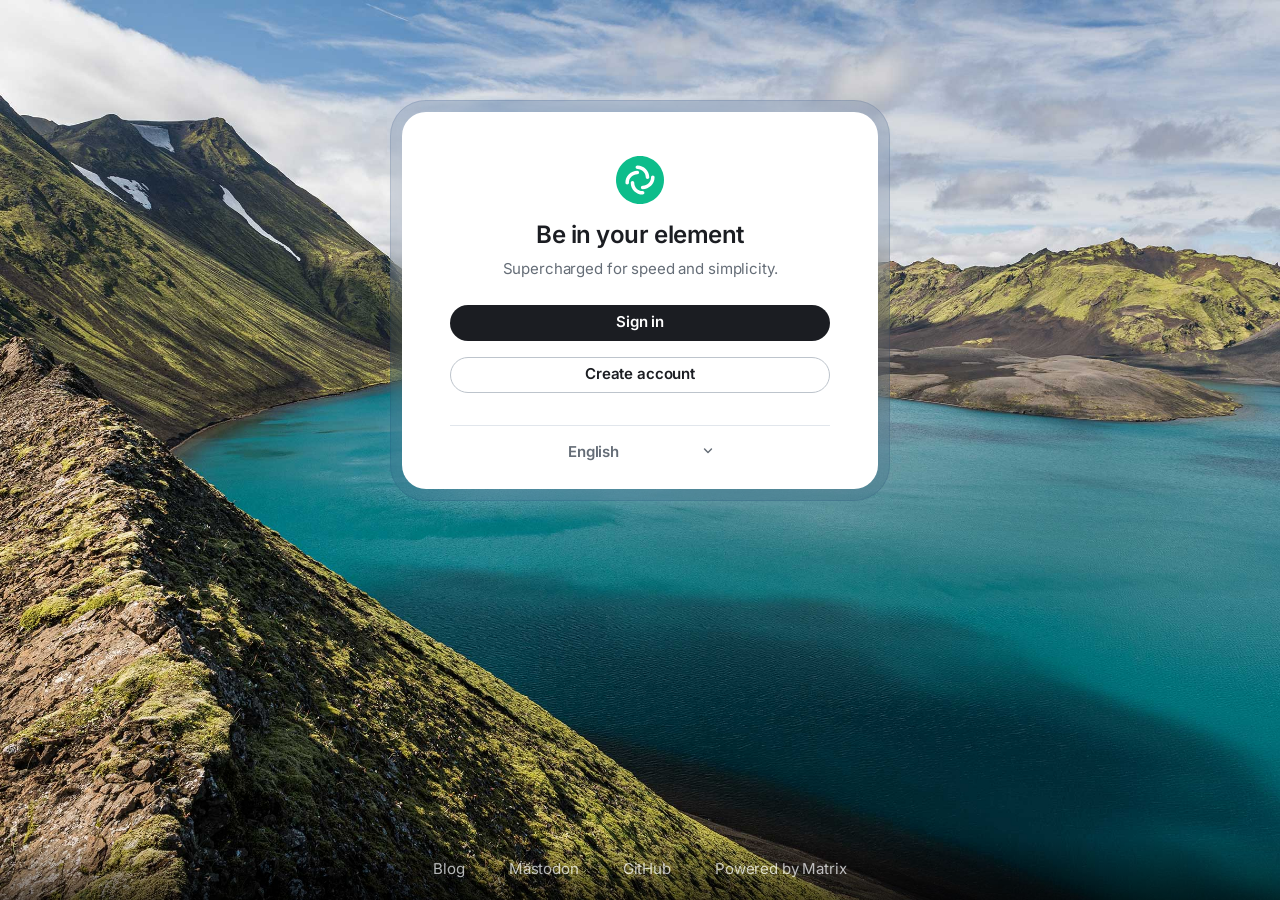
==== commit d69221fd: "Bump element to 1.12.18" ====
--- a/index.html
+++ b/index.html
@@ -32,21 +32,21 @@
         manifest-src 'self' ;
     ">
     
-           <link rel="stylesheet" href="bundles/d26c72fdccc8e292f681/bundle.css">
+           <link rel="stylesheet" href="bundles/f5d858beb6cb9d3d87df/bundle.css">
         
-           <link rel="stylesheet" disabled="disabled" data-mx-theme="Legacy-light" title="Legacy-light" href="bundles/d26c72fdccc8e292f681/theme-legacy-light.css">
+           <link rel="stylesheet" disabled="disabled" data-mx-theme="Legacy-light" title="Legacy-light" href="bundles/f5d858beb6cb9d3d87df/theme-legacy-light.css">
         
-           <link rel="stylesheet" disabled="disabled" data-mx-theme="Legacy-dark" title="Legacy-dark" href="bundles/d26c72fdccc8e292f681/theme-legacy-dark.css">
+           <link rel="stylesheet" disabled="disabled" data-mx-theme="Legacy-dark" title="Legacy-dark" href="bundles/f5d858beb6cb9d3d87df/theme-legacy-dark.css">
         
-           <link rel="stylesheet" disabled="disabled" data-mx-theme="Light" title="Light" href="bundles/d26c72fdccc8e292f681/theme-light.css">
+           <link rel="stylesheet" disabled="disabled" data-mx-theme="Light" title="Light" href="bundles/f5d858beb6cb9d3d87df/theme-light.css">
         
-           <link rel="stylesheet" disabled="disabled" data-mx-theme="Light-high-contrast" title="Light-high-contrast" href="bundles/d26c72fdccc8e292f681/theme-light-high-contrast.css">
+           <link rel="stylesheet" disabled="disabled" data-mx-theme="Light-high-contrast" title="Light-high-contrast" href="bundles/f5d858beb6cb9d3d87df/theme-light-high-contrast.css">
         
-           <link rel="stylesheet" disabled="disabled" data-mx-theme="Dark" title="Dark" href="bundles/d26c72fdccc8e292f681/theme-dark.css">
+           <link rel="stylesheet" disabled="disabled" data-mx-theme="Dark" title="Dark" href="bundles/f5d858beb6cb9d3d87df/theme-dark.css">
         
-           <link rel="stylesheet" disabled="disabled" data-mx-theme="Light-custom" title="Light-custom" href="bundles/d26c72fdccc8e292f681/theme-light-custom.css">
+           <link rel="stylesheet" disabled="disabled" data-mx-theme="Light-custom" title="Light-custom" href="bundles/f5d858beb6cb9d3d87df/theme-light-custom.css">
         
-           <link rel="stylesheet" disabled="disabled" data-mx-theme="Dark-custom" title="Dark-custom" href="bundles/d26c72fdccc8e292f681/theme-dark-custom.css">
+           <link rel="stylesheet" disabled="disabled" data-mx-theme="Dark-custom" title="Dark-custom" href="bundles/f5d858beb6cb9d3d87df/theme-dark-custom.css">
         
 
     
@@ -56,7 +56,7 @@
     <noscript>Sorry, Element requires JavaScript to be enabled.</noscript> <!-- TODO: Translate this? -->
     <div id="matrixchat" style="height: 100%;" class="notranslate"></div>
 
-    <script src="bundles/d26c72fdccc8e292f681/bundle.js"></script>
+    <script src="bundles/f5d858beb6cb9d3d87df/bundle.js"></script>
 
 
     <!-- Legacy supporting Prefetch images -->
--- a/bundles/f5d858beb6cb9d3d87df/bundle.css
+++ b/bundles/f5d858beb6cb9d3d87df/bundle.css
@@ -0,0 +1,2 @@
+@font-face{font-display:block;font-family:KaTeX_AMS;font-style:normal;font-weight:400;src:url(../../fonts/KaTeX/KaTeX_AMS-Regular.73ea273.woff2) format("woff2"),url(../../fonts/KaTeX/KaTeX_AMS-Regular.d562e88.woff) format("woff"),url(../../fonts/KaTeX/KaTeX_AMS-Regular.853be92.ttf) format("truetype")}@font-face{font-display:block;font-family:KaTeX_Caligraphic;font-style:normal;font-weight:700;src:url(../../fonts/KaTeX/KaTeX_Caligraphic-Bold.a1abf90.woff2) format("woff2"),url(../../fonts/KaTeX/KaTeX_Caligraphic-Bold.d757c53.woff) format("woff"),url(../../fonts/KaTeX/KaTeX_Caligraphic-Bold.7489a2f.ttf) format("truetype")}@font-face{font-display:block;font-family:KaTeX_Caligraphic;font-style:normal;font-weight:400;src:url(../../fonts/KaTeX/KaTeX_Caligraphic-Regular.d6484fc.woff2) format("woff2"),url(../../fonts/KaTeX/KaTeX_Caligraphic-Regular.db074fa.woff) format("woff"),url(../../fonts/KaTeX/KaTeX_Caligraphic-Regular.7e873d3.ttf) format("truetype")}@font-face{font-display:block;font-family:KaTeX_Fraktur;font-style:normal;font-weight:700;src:url(../../fonts/KaTeX/KaTeX_Fraktur-Bold.931d67e.woff2) format("woff2"),url(../../fonts/KaTeX/KaTeX_Fraktur-Bold.354501b.woff) format("woff"),url(../../fonts/KaTeX/KaTeX_Fraktur-Bold.4c761b3.ttf) format("truetype")}@font-face{font-display:block;font-family:KaTeX_Fraktur;font-style:normal;font-weight:400;src:url(../../fonts/KaTeX/KaTeX_Fraktur-Regular.172d352.woff2) format("woff2"),url(../../fonts/KaTeX/KaTeX_Fraktur-Regular.6fdf0ac.woff) format("woff"),url(../../fonts/KaTeX/KaTeX_Fraktur-Regular.ed305b5.ttf) format("truetype")}@font-face{font-display:block;font-family:KaTeX_Main;font-style:normal;font-weight:700;src:url(../../fonts/KaTeX/KaTeX_Main-Bold.3989074.woff2) format("woff2"),url(../../fonts/KaTeX/KaTeX_Main-Bold.0c3b892.woff) format("woff"),url(../../fonts/KaTeX/KaTeX_Main-Bold.8169508.ttf) format("truetype")}@font-face{font-display:block;font-family:KaTeX_Main;font-style:italic;font-weight:700;src:url(../../fonts/KaTeX/KaTeX_Main-BoldItalic.20f389c.woff2) format("woff2"),url(../../fonts/KaTeX/KaTeX_Main-BoldItalic.428978d.woff) format("woff"),url(../../fonts/KaTeX/KaTeX_Main-BoldItalic.828abcb.ttf) format("truetype")}@font-face{font-display:block;font-family:KaTeX_Main;font-style:italic;font-weight:400;src:url(../../fonts/KaTeX/KaTeX_Main-Italic.fe2176f.woff2) format("woff2"),url(../../fonts/KaTeX/KaTeX_Main-Italic.fd94749.woff) format("woff"),url(../../fonts/KaTeX/KaTeX_Main-Italic.fa675e5.ttf) format("truetype")}@font-face{font-display:block;font-family:KaTeX_Main;font-style:normal;font-weight:400;src:url(../../fonts/KaTeX/KaTeX_Main-Regular.f650f11.woff2) format("woff2"),url(../../fonts/KaTeX/KaTeX_Main-Regular.4f35fbc.woff) format("woff"),url(../../fonts/KaTeX/KaTeX_Main-Regular.9eba1d7.ttf) format("truetype")}@font-face{font-display:block;font-family:KaTeX_Math;font-style:italic;font-weight:700;src:url(../../fonts/KaTeX/KaTeX_Math-BoldItalic.dcbcbd9.woff2) format("woff2"),url(../../fonts/KaTeX/KaTeX_Math-BoldItalic.3f07ed6.woff) format("woff"),url(../../fonts/KaTeX/KaTeX_Math-BoldItalic.bf2d440.ttf) format("truetype")}@font-face{font-display:block;font-family:KaTeX_Math;font-style:italic;font-weight:400;src:url(../../fonts/KaTeX/KaTeX_Math-Italic.6d3d25f.woff2) format("woff2"),url(../../fonts/KaTeX/KaTeX_Math-Italic.9675985.woff) format("woff"),url(../../fonts/KaTeX/KaTeX_Math-Italic.8a5f936.ttf) format("truetype")}@font-face{font-display:block;font-family:"KaTeX_SansSerif";font-style:normal;font-weight:700;src:url(../../fonts/KaTeX/KaTeX_SansSerif-Bold.95591a9.woff2) format("woff2"),url(../../fonts/KaTeX/KaTeX_SansSerif-Bold.b9cd458.woff) format("woff"),url(../../fonts/KaTeX/KaTeX_SansSerif-Bold.5b49f49.ttf) format("truetype")}@font-face{font-display:block;font-family:"KaTeX_SansSerif";font-style:italic;font-weight:400;src:url(../../fonts/KaTeX/KaTeX_SansSerif-Italic.7d393d3.woff2) format("woff2"),url(../../fonts/KaTeX/KaTeX_SansSerif-Italic.8d593cf.woff) format("woff"),url(../../fonts/KaTeX/KaTeX_SansSerif-Italic.b257a18.ttf) format("truetype")}@font-face{font-display:block;font-family:"KaTeX_SansSerif";font-style:normal;font-weight:400;src:url(../../fonts/KaTeX/KaTeX_SansSerif-Regular.cd5e231.woff2) format("woff2"),url(../../fonts/KaTeX/KaTeX_SansSerif-Regular.02271ec.woff) format("woff"),url(../../fonts/KaTeX/KaTeX_SansSerif-Regular.2f7bc36.ttf) format("truetype")}@font-face{font-display:block;font-family:KaTeX_Script;font-style:normal;font-weight:400;src:url(../../fonts/KaTeX/KaTeX_Script-Regular.c81d1b2.woff2) format("woff2"),url(../../fonts/KaTeX/KaTeX_Script-Regular.073b340.woff) format("woff"),url(../../fonts/KaTeX/KaTeX_Script-Regular.fc9ba52.ttf) format("truetype")}@font-face{font-display:block;font-family:KaTeX_Size1;font-style:normal;font-weight:400;src:url(../../fonts/KaTeX/KaTeX_Size1-Regular.6eec866.woff2) format("woff2"),url(../../fonts/KaTeX/KaTeX_Size1-Regular.0108e89.woff) format("woff"),url(../../fonts/KaTeX/KaTeX_Size1-Regular.6de7d4b.ttf) format("truetype")}@font-face{font-display:block;font-family:KaTeX_Size2;font-style:normal;font-weight:400;src:url(../../fonts/KaTeX/KaTeX_Size2-Regular.2960900.woff2) format("woff2"),url(../../fonts/KaTeX/KaTeX_Size2-Regular.3a99e70.woff) format("woff"),url(../../fonts/KaTeX/KaTeX_Size2-Regular.57f5c18.ttf) format("truetype")}@font-face{font-display:block;font-family:KaTeX_Size3;font-style:normal;font-weight:400;src:url(../../fonts/KaTeX/KaTeX_Size3-Regular.e195151.woff2) format("woff2"),url(../../fonts/KaTeX/KaTeX_Size3-Regular.7947224.woff) format("woff"),url(../../fonts/KaTeX/KaTeX_Size3-Regular.8d6b682.ttf) format("truetype")}@font-face{font-display:block;font-family:KaTeX_Size4;font-style:normal;font-weight:400;src:url(../../fonts/KaTeX/KaTeX_Size4-Regular.e418bf2.woff2) format("woff2"),url(../../fonts/KaTeX/KaTeX_Size4-Regular.aeffd80.woff) format("woff"),url(../../fonts/KaTeX/KaTeX_Size4-Regular.4ad7c7e.ttf) format("truetype")}@font-face{font-display:block;font-family:KaTeX_Typewriter;font-style:normal;font-weight:400;src:url(../../fonts/KaTeX/KaTeX_Typewriter-Regular.c295e7f.woff2) format("woff2"),url(../../fonts/KaTeX/KaTeX_Typewriter-Regular.4c6b94f.woff) format("woff"),url(../../fonts/KaTeX/KaTeX_Typewriter-Regular.c5c02d7.ttf) format("truetype")}.katex{font:normal 1.21em KaTeX_Main,Times New Roman,serif;line-height:1.2;position:relative;text-indent:0;text-rendering:auto}.katex *{-ms-high-contrast-adjust:none!important;border-color:currentColor}.katex .katex-version:after{content:"0.16.45"}.katex .katex-mathml{position:absolute;clip:rect(1px,1px,1px,1px);border:0;height:1px;overflow:hidden;padding:0;width:1px}.katex .katex-html>.newline{display:block}.katex .base{position:relative;white-space:nowrap;width:-webkit-min-content;width:-moz-min-content;width:min-content}.katex .base,.katex .strut{display:inline-block}.katex .textbf{font-weight:700}.katex .textit{font-style:italic}.katex .textrm{font-family:KaTeX_Main}.katex .textsf{font-family:KaTeX_SansSerif}.katex .texttt{font-family:KaTeX_Typewriter}.katex .mathnormal{font-family:KaTeX_Math;font-style:italic}.katex .mathit{font-family:KaTeX_Main;font-style:italic}.katex .mathrm{font-style:normal}.katex .mathbf{font-family:KaTeX_Main;font-weight:700}.katex .boldsymbol{font-family:KaTeX_Math;font-style:italic;font-weight:700}.katex .amsrm,.katex .mathbb,.katex .textbb{font-family:KaTeX_AMS}.katex .mathcal{font-family:KaTeX_Caligraphic}.katex .mathfrak,.katex .textfrak{font-family:KaTeX_Fraktur}.katex .mathboldfrak,.katex .textboldfrak{font-family:KaTeX_Fraktur;font-weight:700}.katex .mathtt{font-family:KaTeX_Typewriter}.katex .mathscr,.katex .textscr{font-family:KaTeX_Script}.katex .mathsf,.katex .textsf{font-family:KaTeX_SansSerif}.katex .mathboldsf,.katex .textboldsf{font-family:KaTeX_SansSerif;font-weight:700}.katex .mathitsf,.katex .mathsfit,.katex .textitsf{font-family:KaTeX_SansSerif;font-style:italic}.katex .mainrm{font-family:KaTeX_Main;font-style:normal}.katex .vlist-t{border-collapse:collapse;display:inline-table;table-layout:fixed}.katex .vlist-r{display:table-row}.katex .vlist{display:table-cell;position:relative;vertical-align:bottom}.katex .vlist>span{display:block;height:0;position:relative}.katex .vlist>span>span{display:inline-block}.katex .vlist>span>.pstrut{overflow:hidden;width:0}.katex .vlist-t2{margin-right:-2px}.katex .vlist-s{display:table-cell;font-size:1px;min-width:2px;vertical-align:bottom;width:2px}.katex .vbox{display:-webkit-inline-box;display:-ms-inline-flexbox;display:inline-flex;-webkit-box-orient:vertical;-webkit-box-direction:normal;-ms-flex-direction:column;flex-direction:column;-webkit-box-align:baseline;-ms-flex-align:baseline;align-items:baseline}.katex .hbox{width:100%}.katex .hbox,.katex .thinbox{display:-webkit-inline-box;display:-ms-inline-flexbox;display:inline-flex;-webkit-box-orient:horizontal;-webkit-box-direction:normal;-ms-flex-direction:row;flex-direction:row}.katex .thinbox{max-width:0;width:0}.katex .msupsub{text-align:left}.katex .mfrac>span>span{text-align:center}.katex .mfrac .frac-line{border-bottom-style:solid;display:inline-block;width:100%}.katex .hdashline,.katex .hline,.katex .mfrac .frac-line,.katex .overline .overline-line,.katex .rule,.katex .underline .underline-line{min-height:1px}.katex .mspace{display:inline-block}.katex .smash{display:inline;line-height:0}.katex .clap,.katex .llap,.katex .rlap{position:relative;width:0}.katex .clap>.inner,.katex .llap>.inner,.katex .rlap>.inner{position:absolute}.katex .clap>.fix,.katex .llap>.fix,.katex .rlap>.fix{display:inline-block}.katex .llap>.inner{right:0}.katex .clap>.inner,.katex .rlap>.inner{left:0}.katex .clap>.inner>span{margin-left:-50%;margin-right:50%}.katex .rule{border:0 solid;display:inline-block;position:relative}.katex .hline,.katex .overline .overline-line,.katex .underline .underline-line{border-bottom-style:solid;display:inline-block;width:100%}.katex .hdashline{border-bottom-style:dashed;display:inline-block;width:100%}.katex .sqrt>.root{margin-left:.2777777778em;margin-right:-.5555555556em}.katex .fontsize-ensurer.reset-size1.size1,.katex .sizing.reset-size1.size1{font-size:1em}.katex .fontsize-ensurer.reset-size1.size2,.katex .sizing.reset-size1.size2{font-size:1.2em}.katex .fontsize-ensurer.reset-size1.size3,.katex .sizing.reset-size1.size3{font-size:1.4em}.katex .fontsize-ensurer.reset-size1.size4,.katex .sizing.reset-size1.size4{font-size:1.6em}.katex .fontsize-ensurer.reset-size1.size5,.katex .sizing.reset-size1.size5{font-size:1.8em}.katex .fontsize-ensurer.reset-size1.size6,.katex .sizing.reset-size1.size6{font-size:2em}.katex .fontsize-ensurer.reset-size1.size7,.katex .sizing.reset-size1.size7{font-size:2.4em}.katex .fontsize-ensurer.reset-size1.size8,.katex .sizing.reset-size1.size8{font-size:2.88em}.katex .fontsize-ensurer.reset-size1.size9,.katex .sizing.reset-size1.size9{font-size:3.456em}.katex .fontsize-ensurer.reset-size1.size10,.katex .sizing.reset-size1.size10{font-size:4.148em}.katex .fontsize-ensurer.reset-size1.size11,.katex .sizing.reset-size1.size11{font-size:4.976em}.katex .fontsize-ensurer.reset-size2.size1,.katex .sizing.reset-size2.size1{font-size:.8333333333em}.katex .fontsize-ensurer.reset-size2.size2,.katex .sizing.reset-size2.size2{font-size:1em}.katex .fontsize-ensurer.reset-size2.size3,.katex .sizing.reset-size2.size3{font-size:1.1666666667em}.katex .fontsize-ensurer.reset-size2.size4,.katex .sizing.reset-size2.size4{font-size:1.3333333333em}.katex .fontsize-ensurer.reset-size2.size5,.katex .sizing.reset-size2.size5{font-size:1.5em}.katex .fontsize-ensurer.reset-size2.size6,.katex .sizing.reset-size2.size6{font-size:1.6666666667em}.katex .fontsize-ensurer.reset-size2.size7,.katex .sizing.reset-size2.size7{font-size:2em}.katex .fontsize-ensurer.reset-size2.size8,.katex .sizing.reset-size2.size8{font-size:2.4em}.katex .fontsize-ensurer.reset-size2.size9,.katex .sizing.reset-size2.size9{font-size:2.88em}.katex .fontsize-ensurer.reset-size2.size10,.katex .sizing.reset-size2.size10{font-size:3.4566666667em}.katex .fontsize-ensurer.reset-size2.size11,.katex .sizing.reset-size2.size11{font-size:4.1466666667em}.katex .fontsize-ensurer.reset-size3.size1,.katex .sizing.reset-size3.size1{font-size:.7142857143em}.katex .fontsize-ensurer.reset-size3.size2,.katex .sizing.reset-size3.size2{font-size:.8571428571em}.katex .fontsize-ensurer.reset-size3.size3,.katex .sizing.reset-size3.size3{font-size:1em}.katex .fontsize-ensurer.reset-size3.size4,.katex .sizing.reset-size3.size4{font-size:1.1428571429em}.katex .fontsize-ensurer.reset-size3.size5,.katex .sizing.reset-size3.size5{font-size:1.2857142857em}.katex .fontsize-ensurer.reset-size3.size6,.katex .sizing.reset-size3.size6{font-size:1.4285714286em}.katex .fontsize-ensurer.reset-size3.size7,.katex .sizing.reset-size3.size7{font-size:1.7142857143em}.katex .fontsize-ensurer.reset-size3.size8,.katex .sizing.reset-size3.size8{font-size:2.0571428571em}.katex .fontsize-ensurer.reset-size3.size9,.katex .sizing.reset-size3.size9{font-size:2.4685714286em}.katex .fontsize-ensurer.reset-size3.size10,.katex .sizing.reset-size3.size10{font-size:2.9628571429em}.katex .fontsize-ensurer.reset-size3.size11,.katex .sizing.reset-size3.size11{font-size:3.5542857143em}.katex .fontsize-ensurer.reset-size4.size1,.katex .sizing.reset-size4.size1{font-size:.625em}.katex .fontsize-ensurer.reset-size4.size2,.katex .sizing.reset-size4.size2{font-size:.75em}.katex .fontsize-ensurer.reset-size4.size3,.katex .sizing.reset-size4.size3{font-size:.875em}.katex .fontsize-ensurer.reset-size4.size4,.katex .sizing.reset-size4.size4{font-size:1em}.katex .fontsize-ensurer.reset-size4.size5,.katex .sizing.reset-size4.size5{font-size:1.125em}.katex .fontsize-ensurer.reset-size4.size6,.katex .sizing.reset-size4.size6{font-size:1.25em}.katex .fontsize-ensurer.reset-size4.size7,.katex .sizing.reset-size4.size7{font-size:1.5em}.katex .fontsize-ensurer.reset-size4.size8,.katex .sizing.reset-size4.size8{font-size:1.8em}.katex .fontsize-ensurer.reset-size4.size9,.katex .sizing.reset-size4.size9{font-size:2.16em}.katex .fontsize-ensurer.reset-size4.size10,.katex .sizing.reset-size4.size10{font-size:2.5925em}.katex .fontsize-ensurer.reset-size4.size11,.katex .sizing.reset-size4.size11{font-size:3.11em}.katex .fontsize-ensurer.reset-size5.size1,.katex .sizing.reset-size5.size1{font-size:.5555555556em}.katex .fontsize-ensurer.reset-size5.size2,.katex .sizing.reset-size5.size2{font-size:.6666666667em}.katex .fontsize-ensurer.reset-size5.size3,.katex .sizing.reset-size5.size3{font-size:.7777777778em}.katex .fontsize-ensurer.reset-size5.size4,.katex .sizing.reset-size5.size4{font-size:.8888888889em}.katex .fontsize-ensurer.reset-size5.size5,.katex .sizing.reset-size5.size5{font-size:1em}.katex .fontsize-ensurer.reset-size5.size6,.katex .sizing.reset-size5.size6{font-size:1.1111111111em}.katex .fontsize-ensurer.reset-size5.size7,.katex .sizing.reset-size5.size7{font-size:1.3333333333em}.katex .fontsize-ensurer.reset-size5.size8,.katex .sizing.reset-size5.size8{font-size:1.6em}.katex .fontsize-ensurer.reset-size5.size9,.katex .sizing.reset-size5.size9{font-size:1.92em}.katex .fontsize-ensurer.reset-size5.size10,.katex .sizing.reset-size5.size10{font-size:2.3044444444em}.katex .fontsize-ensurer.reset-size5.size11,.katex .sizing.reset-size5.size11{font-size:2.7644444444em}.katex .fontsize-ensurer.reset-size6.size1,.katex .sizing.reset-size6.size1{font-size:.5em}.katex .fontsize-ensurer.reset-size6.size2,.katex .sizing.reset-size6.size2{font-size:.6em}.katex .fontsize-ensurer.reset-size6.size3,.katex .sizing.reset-size6.size3{font-size:.7em}.katex .fontsize-ensurer.reset-size6.size4,.katex .sizing.reset-size6.size4{font-size:.8em}.katex .fontsize-ensurer.reset-size6.size5,.katex .sizing.reset-size6.size5{font-size:.9em}.katex .fontsize-ensurer.reset-size6.size6,.katex .sizing.reset-size6.size6{font-size:1em}.katex .fontsize-ensurer.reset-size6.size7,.katex .sizing.reset-size6.size7{font-size:1.2em}.katex .fontsize-ensurer.reset-size6.size8,.katex .sizing.reset-size6.size8{font-size:1.44em}.katex .fontsize-ensurer.reset-size6.size9,.katex .sizing.reset-size6.size9{font-size:1.728em}.katex .fontsize-ensurer.reset-size6.size10,.katex .sizing.reset-size6.size10{font-size:2.074em}.katex .fontsize-ensurer.reset-size6.size11,.katex .sizing.reset-size6.size11{font-size:2.488em}.katex .fontsize-ensurer.reset-size7.size1,.katex .sizing.reset-size7.size1{font-size:.4166666667em}.katex .fontsize-ensurer.reset-size7.size2,.katex .sizing.reset-size7.size2{font-size:.5em}.katex .fontsize-ensurer.reset-size7.size3,.katex .sizing.reset-size7.size3{font-size:.5833333333em}.katex .fontsize-ensurer.reset-size7.size4,.katex .sizing.reset-size7.size4{font-size:.6666666667em}.katex .fontsize-ensurer.reset-size7.size5,.katex .sizing.reset-size7.size5{font-size:.75em}.katex .fontsize-ensurer.reset-size7.size6,.katex .sizing.reset-size7.size6{font-size:.8333333333em}.katex .fontsize-ensurer.reset-size7.size7,.katex .sizing.reset-size7.size7{font-size:1em}.katex .fontsize-ensurer.reset-size7.size8,.katex .sizing.reset-size7.size8{font-size:1.2em}.katex .fontsize-ensurer.reset-size7.size9,.katex .sizing.reset-size7.size9{font-size:1.44em}.katex .fontsize-ensurer.reset-size7.size10,.katex .sizing.reset-size7.size10{font-size:1.7283333333em}.katex .fontsize-ensurer.reset-size7.size11,.katex .sizing.reset-size7.size11{font-size:2.0733333333em}.katex .fontsize-ensurer.reset-size8.size1,.katex .sizing.reset-size8.size1{font-size:.3472222222em}.katex .fontsize-ensurer.reset-size8.size2,.katex .sizing.reset-size8.size2{font-size:.4166666667em}.katex .fontsize-ensurer.reset-size8.size3,.katex .sizing.reset-size8.size3{font-size:.4861111111em}.katex .fontsize-ensurer.reset-size8.size4,.katex .sizing.reset-size8.size4{font-size:.5555555556em}.katex .fontsize-ensurer.reset-size8.size5,.katex .sizing.reset-size8.size5{font-size:.625em}.katex .fontsize-ensurer.reset-size8.size6,.katex .sizing.reset-size8.size6{font-size:.6944444444em}.katex .fontsize-ensurer.reset-size8.size7,.katex .sizing.reset-size8.size7{font-size:.8333333333em}.katex .fontsize-ensurer.reset-size8.size8,.katex .sizing.reset-size8.size8{font-size:1em}.katex .fontsize-ensurer.reset-size8.size9,.katex .sizing.reset-size8.size9{font-size:1.2em}.katex .fontsize-ensurer.reset-size8.size10,.katex .sizing.reset-size8.size10{font-size:1.4402777778em}.katex .fontsize-ensurer.reset-size8.size11,.katex .sizing.reset-size8.size11{font-size:1.7277777778em}.katex .fontsize-ensurer.reset-size9.size1,.katex .sizing.reset-size9.size1{font-size:.2893518519em}.katex .fontsize-ensurer.reset-size9.size2,.katex .sizing.reset-size9.size2{font-size:.3472222222em}.katex .fontsize-ensurer.reset-size9.size3,.katex .sizing.reset-size9.size3{font-size:.4050925926em}.katex .fontsize-ensurer.reset-size9.size4,.katex .sizing.reset-size9.size4{font-size:.462962963em}.katex .fontsize-ensurer.reset-size9.size5,.katex .sizing.reset-size9.size5{font-size:.5208333333em}.katex .fontsize-ensurer.reset-size9.size6,.katex .sizing.reset-size9.size6{font-size:.5787037037em}.katex .fontsize-ensurer.reset-size9.size7,.katex .sizing.reset-size9.size7{font-size:.6944444444em}.katex .fontsize-ensurer.reset-size9.size8,.katex .sizing.reset-size9.size8{font-size:.8333333333em}.katex .fontsize-ensurer.reset-size9.size9,.katex .sizing.reset-size9.size9{font-size:1em}.katex .fontsize-ensurer.reset-size9.size10,.katex .sizing.reset-size9.size10{font-size:1.2002314815em}.katex .fontsize-ensurer.reset-size9.size11,.katex .sizing.reset-size9.size11{font-size:1.4398148148em}.katex .fontsize-ensurer.reset-size10.size1,.katex .sizing.reset-size10.size1{font-size:.2410800386em}.katex .fontsize-ensurer.reset-size10.size2,.katex .sizing.reset-size10.size2{font-size:.2892960463em}.katex .fontsize-ensurer.reset-size10.size3,.katex .sizing.reset-size10.size3{font-size:.337512054em}.katex .fontsize-ensurer.reset-size10.size4,.katex .sizing.reset-size10.size4{font-size:.3857280617em}.katex .fontsize-ensurer.reset-size10.size5,.katex .sizing.reset-size10.size5{font-size:.4339440694em}.katex .fontsize-ensurer.reset-size10.size6,.katex .sizing.reset-size10.size6{font-size:.4821600771em}.katex .fontsize-ensurer.reset-size10.size7,.katex .sizing.reset-size10.size7{font-size:.5785920926em}.katex .fontsize-ensurer.reset-size10.size8,.katex .sizing.reset-size10.size8{font-size:.6943105111em}.katex .fontsize-ensurer.reset-size10.size9,.katex .sizing.reset-size10.size9{font-size:.8331726133em}.katex .fontsize-ensurer.reset-size10.size10,.katex .sizing.reset-size10.size10{font-size:1em}.katex .fontsize-ensurer.reset-size10.size11,.katex .sizing.reset-size10.size11{font-size:1.1996142719em}.katex .fontsize-ensurer.reset-size11.size1,.katex .sizing.reset-size11.size1{font-size:.2009646302em}.katex .fontsize-ensurer.reset-size11.size2,.katex .sizing.reset-size11.size2{font-size:.2411575563em}.katex .fontsize-ensurer.reset-size11.size3,.katex .sizing.reset-size11.size3{font-size:.2813504823em}.katex .fontsize-ensurer.reset-size11.size4,.katex .sizing.reset-size11.size4{font-size:.3215434084em}.katex .fontsize-ensurer.reset-size11.size5,.katex .sizing.reset-size11.size5{font-size:.3617363344em}.katex .fontsize-ensurer.reset-size11.size6,.katex .sizing.reset-size11.size6{font-size:.4019292605em}.katex .fontsize-ensurer.reset-size11.size7,.katex .sizing.reset-size11.size7{font-size:.4823151125em}.katex .fontsize-ensurer.reset-size11.size8,.katex .sizing.reset-size11.size8{font-size:.578778135em}.katex .fontsize-ensurer.reset-size11.size9,.katex .sizing.reset-size11.size9{font-size:.6945337621em}.katex .fontsize-ensurer.reset-size11.size10,.katex .sizing.reset-size11.size10{font-size:.8336012862em}.katex .fontsize-ensurer.reset-size11.size11,.katex .sizing.reset-size11.size11{font-size:1em}.katex .delimsizing.size1{font-family:KaTeX_Size1}.katex .delimsizing.size2{font-family:KaTeX_Size2}.katex .delimsizing.size3{font-family:KaTeX_Size3}.katex .delimsizing.size4{font-family:KaTeX_Size4}.katex .delimsizing.mult .delim-size1>span{font-family:KaTeX_Size1}.katex .delimsizing.mult .delim-size4>span{font-family:KaTeX_Size4}.katex .nulldelimiter{display:inline-block;width:.12em}.katex .delimcenter,.katex .op-symbol{position:relative}.katex .op-symbol.small-op{font-family:KaTeX_Size1}.katex .op-symbol.large-op{font-family:KaTeX_Size2}.katex .accent>.vlist-t,.katex .op-limits>.vlist-t{text-align:center}.katex .accent .accent-body{position:relative}.katex .accent .accent-body:not(.accent-full){width:0}.katex .overlay{display:block}.katex .mtable .vertical-separator{display:inline-block;min-width:1px}.katex .mtable .arraycolsep{display:inline-block}.katex .mtable .col-align-c>.vlist-t{text-align:center}.katex .mtable .col-align-l>.vlist-t{text-align:left}.katex .mtable .col-align-r>.vlist-t{text-align:right}.katex .svg-align{text-align:left}.katex svg{display:block;fill:currentColor;height:inherit;position:absolute;stroke:currentColor;width:100%}.katex svg path{stroke:none}.katex svg{fill-opacity:1;fill-rule:nonzero;stroke-dasharray:none;stroke-dashoffset:0;stroke-linecap:butt;stroke-linejoin:miter;stroke-miterlimit:4;stroke-opacity:1;stroke-width:1}.katex img{border-style:none;max-height:none;max-width:none;min-height:0;min-width:0}.katex .stretchy{display:block;overflow:hidden;position:relative;width:100%}.katex .stretchy:after,.katex .stretchy:before{content:""}.katex .hide-tail{overflow:hidden;position:relative;width:100%}.katex .halfarrow-left{left:0;overflow:hidden;position:absolute;width:50.2%}.katex .halfarrow-right{overflow:hidden;position:absolute;right:0;width:50.2%}.katex .brace-left{left:0;overflow:hidden;position:absolute;width:25.1%}.katex .brace-center{left:25%;overflow:hidden;position:absolute;width:50%}.katex .brace-right{overflow:hidden;position:absolute;right:0;width:25.1%}.katex .x-arrow-pad{padding:0 .5em}.katex .cd-arrow-pad{padding:0 .55556em 0 .27778em}.katex .mover,.katex .munder,.katex .x-arrow{text-align:center}.katex .boxpad{padding:0 .3em}.katex .fbox,.katex .fcolorbox{border:.04em solid;-webkit-box-sizing:border-box;box-sizing:border-box}.katex .cancel-pad{padding:0 .2em}.katex .cancel-lap{margin-left:-.2em;margin-right:-.2em}.katex .sout{border-bottom-style:solid;border-bottom-width:.08em}.katex .angl{border-right:.049em solid;border-top:.049em solid;-webkit-box-sizing:border-box;box-sizing:border-box;margin-right:.03889em}.katex .anglpad{padding:0 .03889em}.katex .eqn-num:before{content:"(" counter(katexEqnNo) ")";counter-increment:katexEqnNo}.katex .mml-eqn-num:before{content:"(" counter(mmlEqnNo) ")";counter-increment:mmlEqnNo}.katex .mtr-glue{width:50%}.katex .cd-vert-arrow{display:inline-block;position:relative}.katex .cd-label-left{display:inline-block;position:absolute;right:calc(50% + .3em);text-align:left}.katex .cd-label-right{display:inline-block;left:calc(50% + .3em);position:absolute;text-align:right}.katex-display{display:block;margin:1em 0;text-align:center}.katex-display>.katex{display:block;text-align:center;white-space:nowrap}.katex-display>.katex>.katex-html{display:block;position:relative}.katex-display>.katex>.katex-html>.tag{position:absolute;right:0}.katex-display.leqno>.katex>.katex-html>.tag{left:0;right:auto}.katex-display.fleqn>.katex{padding-left:2em;text-align:left}body{counter-reset:katexEqnNo mmlEqnNo}@layer compound-tokens, compound-web, shared-components, app-web;@layer shared-components{._button_1gdzy_8{background-color:var(--cpd-color-bg-subtle-primary);border-radius:32px}._seekBar_16dv7_14{--fillTo:1;-webkit-appearance:none;-moz-appearance:none;appearance:none;background:var(--cpd-color-gray-600);cursor:pointer;height:1px;outline:none;position:relative;width:100%}._seekBar_16dv7_14::-webkit-slider-thumb{-webkit-appearance:none;appearance:none;background-color:var(--cpd-color-gray-800);border-radius:8px;cursor:pointer;height:8px;width:8px}._seekBar_16dv7_14::-moz-range-thumb{background-color:var(--cpd-color-gray-800);border:none;border-radius:8px;cursor:pointer;height:8px;width:8px}._seekBar_16dv7_14:before{background-color:var(--cpd-color-gray-800);content:"";height:1px;left:0;position:absolute;top:0;-webkit-transform:scaleX(var(--fillTo));transform:scaleX(var(--fillTo));-webkit-transform-origin:0 100%;transform-origin:0 100%;width:100%}._seekBar_16dv7_14::-moz-range-progress{background-color:var(--cpd-color-gray-800);height:1px}._seekBar_16dv7_14:disabled{opacity:.5}._seekBar_16dv7_14:after{content:"";inset:-6px 0;position:absolute}._avatarWithDetails_10imw_8{background-color:var(--cpd-color-gray-200);padding:var(--cpd-space-3x);-webkit-box-align:center;-ms-flex-align:center;align-items:center;border-radius:12px;display:-webkit-box;display:-ms-flexbox;display:flex;gap:var(--cpd-space-2x)}._avatarWithDetails_10imw_8 ._title_10imw_17{display:inline-block;font-size:var(--cpd-font-size-body-md);font-weight:var(--cpd-font-weight-semibold);overflow:hidden;text-overflow:ellipsis;white-space:nowrap}._avatarWithDetails_10imw_8 ._details_10imw_28{color:var(--cpd-color-text-secondary);font-size:var(--cpd-font-size-body-sm)}._flex_4dswl_9{display:inline;display:initial;display:var(--mx-flex-display,unset);-webkit-box-orient:initial;-webkit-box-direction:initial;-ms-flex-direction:initial;flex-direction:row;flex-direction:var(--mx-flex-direction,unset);-webkit-box-align:initial;-ms-flex-align:initial;align-items:normal;-webkit-box-align:var(--mx-flex-align,unset);-ms-flex-align:var(--mx-flex-align,unset);align-items:var(--mx-flex-align,unset);-webkit-box-pack:initial;-ms-flex-pack:initial;justify-content:normal;-webkit-box-pack:var(--mx-flex-justify,unset);-ms-flex-pack:var(--mx-flex-justify,unset);-ms-flex-wrap:initial;flex-wrap:nowrap;-ms-flex-wrap:var(--mx-flex-wrap,unset);flex-wrap:var(--mx-flex-wrap,unset);gap:initial;gap:var(--mx-flex-gap,unset);justify-content:var(--mx-flex-justify,unset)}._banner_n7ud0_8{-webkit-box-pack:start;-ms-flex-pack:start;border-top:1px solid var(--cpd-color-gray-400);container:banner/inline-size;display:-webkit-box;display:-ms-flexbox;display:flex;gap:var(--cpd-space-3x);justify-content:start;padding:var(--cpd-space-4x)}._banner_n7ud0_8[data-type=success]{background:var(--cpd-color-gradient-subtle-linear);border-color:var(--cpd-color-green-900)}._banner_n7ud0_8[data-type=critical]{background:var(--cpd-color-gradient-critical-linear);border-color:var(--cpd-color-border-critical-subtle)}._banner_n7ud0_8[data-type=info]{background:var(--cpd-color-gradient-info-linear);border-color:var(--cpd-color-blue-900)}._banner_n7ud0_8[data-type=info] :is(svg){color:var(--cpd-color-blue-900)}._banner_n7ud0_8[data-type=success] :is(._content_n7ud0_38,svg){color:var(--cpd-color-green-900)}._banner_n7ud0_8[data-type=critical] :is(._content_n7ud0_38,svg){color:var(--cpd-color-red-900)}._banner_n7ud0_8 p{margin:0}._icon_n7ud0_50{-webkit-box-align:start;-ms-flex-align:start;align-items:flex-start;display:-webkit-box;display:-ms-flexbox;display:flex}._icon_n7ud0_50 img{aspect-ratio:auto;border-radius:50%;height:24px}._actions_n7ud0_61{gap:var(--cpd-space-4x);white-space:nowrap;-webkit-box-orient:horizontal;-webkit-box-direction:normal;-ms-flex-direction:row;flex-direction:row;-webkit-box-flex:0;-ms-flex:0;flex:0;-ms-flex-item-align:center;align-self:center;margin-left:auto}._actions_n7ud0_61,._container_1lqqy_8{display:-webkit-box;display:-ms-flexbox;display:flex}._container_1lqqy_8{-ms-flex-wrap:wrap;flex-wrap:wrap;gap:var(--cpd-space-2x);-webkit-box-pack:space-evenly;-ms-flex-pack:space-evenly;justify-content:space-evenly}._segment_1lqqy_15{display:inline-block;margin-bottom:var(--cpd-space-4x);min-width:calc(25% - 8px);text-align:center}._emoji_1lqqy_23{font-family:Twemoji,var(--cpd-font-family-sans);font-size:var(--cpd-font-size-heading-xl)}._label_1lqqy_29{color:var(--cpd-color-text-secondary);font-size:var(--cpd-font-size-body-lg);font-weight:var(--cpd-font-weight-regular)}._readMarker_1rvym_8{border:0;height:0;margin:0;padding:0}._line_1rvym_15{border-bottom:1px solid var(--cpd-color-icon-accent-tertiary);border-top:1px solid var(--cpd-color-icon-accent-tertiary);margin-top:0;opacity:1;position:relative;top:-1px;-webkit-transition:width easeinsine .4s 1s,opacity easeinsine .4s 1s;transition:width easeinsine .4s 1s,opacity easeinsine .4s 1s;width:99%;will-change:width,opacity;z-index:1}._content_1xhpr_8{color:var(--cpd-color-text-secondary);vertical-align:middle;white-space:pre-wrap;-webkit-box-align:center;-ms-flex-align:center;align-items:center;display:-webkit-inline-box;display:-ms-inline-flexbox;display:inline-flex;gap:6px}._icon_1xhpr_17{color:var(--cpd-color-icon-secondary);height:14px;width:14px;-webkit-box-flex:0;-ms-flex:0 0 14px;flex:0 0 14px}._content_1t2mx_8{gap:var(--cpd-space-2x);-webkit-box-orient:vertical;-webkit-box-direction:normal;-ms-flex-direction:column;flex-direction:column;min-width:0}._content_1t2mx_8,._content_1t2mx_8 a{display:-webkit-box;display:-ms-flexbox;display:flex}._content_1t2mx_8 a{color:inherit;-webkit-box-flex:1;-ms-flex-positive:1;flex-grow:1;text-decoration:none}._content_1t2mx_8 [data-type=info]{-webkit-box-flex:1;-ms-flex-positive:1;flex-grow:1;-webkit-box-align:center;-ms-flex-align:center;align-items:center;display:-webkit-inline-box;display:-ms-inline-flexbox;display:inline-flex}._content_1t2mx_8 [data-type=info] button{background-color:inherit;border:none;color:inherit;display:-webkit-box;display:-ms-flexbox;display:flex;gap:var(--cpd-space-3x);margin:0;min-block-size:unset;padding:0;width:100%}._content_1t2mx_8 [data-type=info] button svg{height:16px;padding:var(--cpd-space-2x);width:16px}._content_1t2mx_8 [data-type=info] button span{color:var(--cpd-color-text-primary);font:var(--cpd-font-body-md-regular);letter-spacing:var(--cpd-font-letter-spacing-body-md);min-width:0;text-align:start;text-overflow:ellipsis;white-space:nowrap;-webkit-box-flex:1;-ms-flex:1;flex:1;overflow:hidden}._content_1t2mx_8 [data-type=download]{-webkit-box-align:center;-ms-flex-align:center;align-items:center}._content_1t2mx_8 [data-type=download] iframe{border:none;margin:0;padding:0;width:100%}._invalid_1t2mx_69{color:var(--cpd-color-text-critical-primary)}._mediaBody_rgndh_8{background-color:var(--cpd-color-bg-subtle-secondary);border-radius:12px;color:var(--cpd-color-text-secondary);font:var(--cpd-font-body-md-regular);max-width:243px;padding:var(--cpd-space-1-5x) var(--cpd-space-3x)}._root_1rucf_8{gap:var(--cpd-space-2x);min-width:var(--cpd-space-0x);-webkit-box-orient:vertical;-webkit-box-direction:normal;display:-webkit-box;display:-ms-flexbox;display:flex;-ms-flex-direction:column;flex-direction:column}._link_1rucf_15{color:inherit;display:block;text-decoration:none;width:-webkit-fit-content;width:-moz-fit-content;width:fit-content}._thumbnailContainer_1rucf_22{border-radius:var(--MBody-border-radius);contain:paint;overflow:hidden;position:relative}._placeholder_1rucf_29{background-color:var(--cpd-color-bg-canvas-default);inset:var(--cpd-space-0x);z-index:1;-webkit-box-pack:center;-ms-flex-pack:center;justify-content:center;-webkit-box-align:center;-ms-flex-align:center;align-items:center;display:-webkit-box;display:-ms-flexbox;display:flex;position:absolute}._placeholderBlurhash_1rucf_39{background-color:#0000}._blurhash_1rucf_43{height:100%;width:100%}._blurhash_1rucf_43>canvas{-webkit-animation:_blurhashPulse_1rucf_1 1.75s cubic-bezier(.4,0,.6,1) infinite;animation:_blurhashPulse_1rucf_1 1.75s cubic-bezier(.4,0,.6,1) infinite;height:100%;width:100%}._mediaContent_1rucf_54{max-height:100%;max-width:100%;position:relative}._image_1rucf_60{display:block;height:100%;width:100%}._banner_1rucf_66{background-color:#0009;border-radius:var(--MBody-border-radius);bottom:var(--cpd-space-2x);font:var(--cpd-font-body-sm-regular);left:var(--cpd-space-2x);max-width:min(100%,350px);overflow:hidden;padding:var(--cpd-space-1x);text-overflow:ellipsis;-webkit-user-select:none;-moz-user-select:none;-ms-user-select:none;user-select:none;white-space:nowrap}._banner_1rucf_66,._gifLabel_1rucf_83{color:#fff;pointer-events:none;position:absolute}._gifLabel_1rucf_83{background:#000000b3;border:2px solid #0003;border-radius:5px;display:block;left:14px;padding:5px;top:var(--cpd-space-0x)}._hiddenButton_1rucf_96{background-color:var(--cpd-color-bg-subtle-secondary);border:none;cursor:pointer;height:100%;inset:var(--cpd-space-0x);padding:var(--cpd-space-0x);text-align:center;width:100%;-webkit-box-pack:center;-ms-flex-pack:center;justify-content:center;-webkit-box-align:center;-ms-flex-align:center;align-items:center;display:-webkit-box;display:-ms-flexbox;display:flex}._hiddenButton_1rucf_96:focus-visible,._hiddenButton_1rucf_96:hover{background-color:var(--cpd-color-bg-canvas-default)}._hiddenButtonContent_1rucf_115{color:var(--cpd-color-text-action-accent);display:-webkit-box;display:-ms-flexbox;display:flex}._hiddenButtonContent_1rucf_115>svg{margin-bottom:auto;margin-top:auto}._error_1rucf_125{color:var(--cpd-color-text-critical-primary);display:block}._errorIcon_1rucf_130{margin-right:var(--cpd-space-1x);vertical-align:text-top}@-webkit-keyframes _blurhashPulse_1rucf_1{0%,to{opacity:1}50%{opacity:.65}}@keyframes _blurhashPulse_1rucf_1{0%,to{opacity:1}50%{opacity:.65}}._root_mntwr_1{overflow:hidden}._container_mntwr_5{border-radius:var(--MBody-border-radius);overflow:hidden}._video_mntwr_10{display:block;height:100%;width:100%}._hiddenButton_mntwr_16{border:none;cursor:pointer;text-align:center;-webkit-box-pack:center;-ms-flex-pack:center;height:100%;inset:0;justify-content:center;padding:0;width:100%}._hiddenButtonContent_mntwr_29,._hiddenButton_mntwr_16{-webkit-box-align:center;-ms-flex-align:center;align-items:center;display:-webkit-box;display:-ms-flexbox;display:flex}._hiddenButtonContent_mntwr_29>svg{margin-bottom:auto;margin-top:auto}._loadingContainer_mntwr_39{-webkit-box-pack:center;-ms-flex-pack:center;display:-webkit-box;display:-ms-flexbox;display:flex;height:100%;justify-content:center;width:100%}._error_mntwr_47,._loadingContainer_mntwr_39{-webkit-box-align:center;-ms-flex-align:center;align-items:center}._error_mntwr_47{display:-webkit-inline-box;display:-ms-inline-flexbox;display:inline-flex;gap:var(--cpd-space-1x)}._root_1hgc7_8{overflow:hidden}._caption_1hgc7_14,._notice_1hgc7_18,._text_1hgc7_13{white-space:pre-wrap}._notice_1hgc7_18{color:var(--cpd-color-text-secondary)}._emote_1hgc7_23{text-align:start;white-space:pre-wrap}._annotated_1hgc7_28{display:-webkit-box;display:-ms-flexbox;display:flex}._annotatedInline_1hgc7_32{display:-webkit-inline-box;display:-ms-inline-flexbox;display:inline-flex}._annotation_1hgc7_36{color:var(--cpd-color-text-secondary);-webkit-user-select:none;-moz-user-select:none;-ms-user-select:none;user-select:none;-webkit-margin-start:9px;display:inline-block;font-size:12px;margin-inline-start:9px}._editedMarker_1hgc7_44{-webkit-appearance:none;-moz-appearance:none;appearance:none;background:0 0;border:none;cursor:pointer;font-family:inherit;font-weight:inherit;height:-webkit-max-content;height:-moz-max-content;height:max-content;line-height:inherit;padding:0}._bodyAction_1hgc7_57,._bodyLink_1hgc7_56{color:inherit;text-decoration:inherit}._bodyAction_1hgc7_57{font:inherit}._bodyAction_1hgc7_57,._emoteSender_1hgc7_72{-webkit-appearance:none;-moz-appearance:none;appearance:none;background:0 0;border:none;cursor:pointer;padding:0;text-align:inherit}._emoteSender_1hgc7_72{color:inherit;font-family:inherit;font-size:inherit;font-style:inherit;font-weight:inherit;letter-spacing:inherit;line-height:inherit}._bodyAction_1hgc7_57:focus-visible,._editedMarker_1hgc7_44:focus-visible,._emoteSender_1hgc7_72:focus-visible{border-radius:var(--cpd-space-0-5x);outline:2px solid var(--cpd-color-border-focused);outline-offset:2px}._tileErrorView_1dv8p_1{color:var(--cpd-color-text-critical-primary);list-style:none;text-align:center}._line_1dv8p_7{-webkit-box-pack:center;-ms-flex-pack:center;justify-content:center;-webkit-box-align:center;-ms-flex-align:center;align-items:center;display:-webkit-box;display:-ms-flexbox;display:flex;-ms-flex-wrap:wrap;flex-wrap:wrap;gap:var(--cpd-space-2x)}._bubble_1dv8p_15 ._line_1dv8p_7{-webkit-box-orient:vertical;-webkit-box-direction:normal;-ms-flex-direction:column;flex-direction:column}._message_1dv8p_19{padding:var(--cpd-space-1x) var(--cpd-space-4x)}._viewSourceButton_1dv8p_23{-webkit-appearance:none;-moz-appearance:none;appearance:none;background:0 0;border:0;color:var(--cpd-color-text-action-primary);cursor:pointer;font:inherit;padding:0;text-decoration:underline}._viewSourceButton_1dv8p_23:focus-visible{border-radius:var(--cpd-space-1x);outline:2px solid var(--cpd-color-border-focused);outline-offset:2px}._pill_1i8jm_8{background-color:var(--cpd-color-bg-action-primary-rest);border-radius:99px;padding:var(--cpd-space-1x) var(--cpd-space-1-5x) var(--cpd-space-1x) var(--cpd-space-1x)}._label_1i8jm_14{color:var(--cpd-color-text-on-solid-primary);font:var(--cpd-font-body-sm-medium)}._pillInput_1yam9_8{background-color:var(--cpd-color-bg-subtle-secondary);border-radius:20px;min-height:28px;padding:var(--cpd-space-2x) var(--cpd-space-3x) var(--cpd-space-2x) var(--cpd-space-3x)}._pillInput_1yam9_8:has(._input_1yam9_16:focus){outline:var(--cpd-border-width-1) solid var(--cpd-color-gray-1400)}._input_1yam9_16{all:unset;color:var(--cpd-color-text-primary);width:100%;-webkit-box-flex:1;-ms-flex:1;flex:1}._input_1yam9_16::-webkit-input-placeholder{color:var(--cpd-color-text-secondary);font:var(--cpd-font-body-md-regular)}._input_1yam9_16::-moz-placeholder{color:var(--cpd-color-text-secondary);font:var(--cpd-font-body-md-regular)}._input_1yam9_16:-ms-input-placeholder{color:var(--cpd-color-text-secondary);font:var(--cpd-font-body-md-regular)}._input_1yam9_16::-ms-input-placeholder{color:var(--cpd-color-text-secondary);font:var(--cpd-font-body-md-regular)}._input_1yam9_16::placeholder{color:var(--cpd-color-text-secondary);font:var(--cpd-font-body-md-regular)}._largerInput_1yam9_32{padding:var(--cpd-space-2x) 0}._container_mcq5y_8,._container_mcq5y_8 svg{color:var(--cpd-color-text-primary)}._secondaryAction_mcq5y_16._secondaryAction_mcq5y_16[data-kind=secondary]>svg{color:var(--cpd-color-text-secondary)}._primaryAction_mcq5y_20._primaryAction_mcq5y_20[data-kind=primary]>svg{color:var(--cpd-color-text-on-solid-primary)}._title_mcq5y_24{color:var(--cpd-color-text-critical-primary)}._description_mcq5y_28{color:var(--cpd-color-text-primary)}._container_19tks_8{background:var(--cpd-color-bg-canvas-default);border:1px solid var(--cpd-color-border-interactive-secondary);border-radius:var(--cpd-space-6x);-webkit-box-shadow:0 0 var(--cpd-space-2x) #0000001a;box-shadow:0 0 var(--cpd-space-2x) #0000001a;height:278px;padding:var(--cpd-space-3x);width:304px;-webkit-box-orient:vertical;-webkit-box-direction:normal;-ms-flex-direction:column;flex-direction:column}._container_19tks_8,._header_19tks_22{display:-webkit-box;display:-ms-flexbox;display:flex;gap:var(--cpd-space-2x)}._header_19tks_22{font:var(--cpd-font-body-md-semibold);-webkit-box-align:center;-ms-flex-align:center;align-items:center;top:0}._roundedCornerContainer_19tks_30{border-radius:var(--cpd-space-4x);-webkit-box-flex:1;-ms-flex-positive:1;display:-webkit-box;display:-ms-flexbox;display:flex;flex-grow:1;overflow:hidden}._content_u6fft_8{cursor:pointer;padding:0 25px}._content_u6fft_8 h2{font-size:inherit;text-transform:capitalize;-webkit-box-flex:0;-ms-flex:none;flex:none;margin:0}._content_u6fft_8 svg{color:var(--cpd-color-icon-secondary);height:16px;width:16px;-ms-flex-item-align:center;align-self:center}._timelineSeparator_yq5ye_8{clear:both;color:var(--cpd-color-text-primary);font:var(--cpd-font-body-md-regular);letter-spacing:var(--cpd-font-letter-spacing-body-md);margin:var(--cpd-space-1x) 0}._timelineSeparator_yq5ye_8>hr{border:none;border-bottom:1px solid var(--cpd-color-gray-400);-webkit-box-flex:1;-ms-flex:1 1 0px;flex:1 1 0;height:0}._picker_menu_item_1kc2b_8{padding:var(--cpd-space-3x) var(--cpd-space-5x)}._picker_form_1kc2b_12{color:var(--cpd-color-text-primary);display:-webkit-box;display:-ms-flexbox;display:flex;-ms-flex-flow:wrap;flex-flow:wrap;font:var(--cpd-font-body-md-medium);gap:var(--cpd-space-2x);padding:0}._picker_input_1kc2b_22:focus-within{border-color:var(--cpd-color-border-focused)}._picker_input_date_1kc2b_28{font:inherit;--lightningcss-light:initial;--lightningcss-dark: ;color-scheme:light;padding:var(--cpd-space-2x)}.cpd-theme-dark ._picker_input_date_1kc2b_28,.cpd-theme-dark-hc ._picker_input_date_1kc2b_28{--lightningcss-light: ;--lightningcss-dark:initial;color-scheme:dark}@media (prefers-color-scheme:dark){._picker_input_date_1kc2b_28{--lightningcss-light: ;--lightningcss-dark:initial;color-scheme:dark}.cpd-theme-light ._picker_input_date_1kc2b_28,.cpd-theme-light-hc ._picker_input_date_1kc2b_28{--lightningcss-light:initial;--lightningcss-dark: ;color-scheme:light}}._picker_menu_14xuw_8{gap:0;max-inline-size:none;padding:0}._picker_menu_item_14xuw_14{padding:var(--cpd-space-3x) var(--cpd-space-5x)}._picker_separator_14xuw_18{margin-inline:0}._toolbar_1ksun_8{background-color:var(--cpd-color-bg-canvas-default);border:var(--cpd-border-width-1) solid var(--cpd-color-border-disabled);border-radius:8px;gap:var(--cpd-space-0-5x)}._toolbar_1ksun_8 ._toolbar_item_1ksun_14{border-radius:6px;-webkit-box-pack:center;-ms-flex-pack:center;justify-content:center;-webkit-box-align:center;-ms-flex-align:center;align-items:center;margin:3px;min-block-size:0;padding:0}._toolbar_1ksun_8 ._toolbar_item_1ksun_14:hover{background-color:var(--cpd-color-bg-subtle-secondary);z-index:1}._toolbar_1ksun_8 ._toolbar_item_1ksun_14[data-presentation=icon]{block-size:28px;color:var(--cpd-color-icon-secondary);inline-size:28px}._toolbar_1ksun_8 ._toolbar_item_1ksun_14[data-presentation=label]{font:var(--cpd-font-body-md-regular);white-space:nowrap;-webkit-padding-start:var(--cpd-space-2x);padding-inline-start:var(--cpd-space-2x);-webkit-padding-end:var(--cpd-space-2x);padding-inline-end:var(--cpd-space-2x);text-decoration:none}._disambiguatedProfile_4jooo_8{cursor:pointer;overflow:hidden;text-overflow:ellipsis;white-space:nowrap}._disambiguatedProfile_4jooo_8 ._disambiguatedProfile_displayName_4jooo_14{font:var(--cpd-font-body-md-semibold);letter-spacing:var(--cpd-letter-spacing-body-md);-webkit-margin-end:0;line-height:1;margin-inline-end:0}._disambiguatedProfile_4jooo_8 ._disambiguatedProfile_mxid_4jooo_22{color:var(--cpd-color-text-secondary);font-size:var(--cpd-font-size-body-sm);-webkit-margin-start:5px;margin-inline-start:5px}._disambiguatedProfile_4jooo_8 ._userStatus_4jooo_28{-webkit-margin-start:5px;margin-inline-start:5px}._content_m88ar_8 svg[data-state=supported]{color:inherit}._content_m88ar_8 svg[data-state=unsupported]{color:var(--cpd-color-icon-critical-primary)}._container_sq5fu_8{background-color:var(--cpd-color-bg-subtle-secondary);border-radius:8px;-webkit-box-sizing:border-box;box-sizing:border-box;display:grid;grid-template-columns:24px minmax(0,1fr) -webkit-min-content -webkit-min-content;grid-template-columns:24px minmax(0,1fr) min-content min-content;max-width:min(100% - 92px,600px);padding:var(--cpd-space-3x)}._container_sq5fu_8 svg{content:"";grid-area:1/1/3;height:16px;inset:0;margin-top:var(--cpd-space-1x);-webkit-mask-position:50%;mask-position:50%;-webkit-mask-repeat:no-repeat;mask-repeat:no-repeat;-webkit-mask-size:contain;mask-size:contain;position:relative;width:16px}._container_sq5fu_8 ._subtitle_sq5fu_35,._container_sq5fu_8 ._title_sq5fu_34{grid-column:2;min-inline-size:50px;overflow-wrap:break-word}._container_sq5fu_8 ._title_sq5fu_34{font-size:var(--cpd-font-size-body-md);font-weight:var(--cpd-font-weight-semibold);grid-row:1}._container_sq5fu_8 ._subtitle_sq5fu_35{font-size:var(--cpd-font-size-body-sm);grid-row:2}._pinnedMessageBadge_10mi2_8{-webkit-box-align:center;-ms-flex-align:center;align-items:center;background-color:var(--cpd-color-bg-subtle-secondary);border:1px solid var(--cpd-color-alpha-gray-400);border-radius:99px;color:var(--cpd-color-text-secondary);display:-webkit-box;display:-ms-flexbox;display:flex;font:var(--cpd-font-body-xs-medium);gap:var(--cpd-space-1x);padding:var(--cpd-space-1x) var(--cpd-space-3x) var(--cpd-space-1x) var(--cpd-space-1x);position:relative}._pinnedMessageBadge_10mi2_8 svg{fill:var(--cpd-color-icon-secondary)}._audioPlayer_1budl_8{border-radius:8px;padding:var(--cpd-space-4x) var(--cpd-space-3x) var(--cpd-space-3x) var(--cpd-space-3x)}._mediaInfo_1budl_13{overflow:hidden}._mediaName_1budl_18{color:var(--cpd-color-text-primary);font:var(--cpd-font-body-md-regular);max-width:100%;overflow:hidden;text-overflow:ellipsis;white-space:nowrap}._byline_1budl_27{font:var(--cpd-font-body-xs-regular)}._clock_1budl_31{white-space:nowrap}._error_1budl_35{color:var(--cpd-color-text-critical-primary)}._content_1uqu1_8{color:var(--cpd-color-text-secondary);font-style:italic}._error_1uqu1_14>span{gap:var(--cpd-space-1x);-webkit-box-align:center;-ms-flex-align:center;align-items:center;display:-webkit-inline-box;display:-ms-inline-flexbox;display:inline-flex}._icon_1uqu1_23{-webkit-box-sizing:border-box;box-sizing:border-box;-webkit-box-flex:0;-ms-flex:0 0 16px;flex:0 0 16px}._reactionsRow_1lcz2_8{color:var(--cpd-color-text-primary);-webkit-box-align:center;-ms-flex-align:center;align-items:center;display:-webkit-box;display:-ms-flexbox;display:flex;-ms-flex-wrap:wrap;flex-wrap:wrap;gap:var(--cpd-space-1x)}._showAllButton_1lcz2_16{all:unset;color:var(--cpd-color-text-secondary);cursor:pointer;font-size:var(--cpd-font-size-body-xs);line-height:20px}._showAllButton_1lcz2_16:focus-visible,._showAllButton_1lcz2_16:hover{color:var(--cpd-color-text-primary)}._addReactionButton_1lcz2_29{all:unset;border-radius:var(--cpd-space-1x);color:var(--cpd-color-icon-secondary);cursor:pointer;height:16px;margin-inline:var(--cpd-space-1x);padding:var(--cpd-space-1x);visibility:hidden;width:16px;-webkit-box-pack:center;-ms-flex-pack:center;justify-content:center;-webkit-box-align:center;-ms-flex-align:center;align-items:center;display:-webkit-inline-box;display:-ms-inline-flexbox;display:inline-flex}._addReactionButtonActive_1lcz2_52,._addReactionButtonVisible_1lcz2_48,._reactionsRow_1lcz2_8:hover ._addReactionButton_1lcz2_29{visibility:visible}._addReactionButtonDisabled_1lcz2_56{cursor:not-allowed;opacity:.6}._addReactionButtonActive_1lcz2_52,._addReactionButton_1lcz2_29:focus-visible,._addReactionButton_1lcz2_29:hover{color:var(--cpd-color-icon-primary)}._addReactionButton_1lcz2_29 svg{height:16px;width:16px}._reactionsRowButton_5v4c1_8{all:unset;background-color:var(--cpd-color-gray-200);border:1px solid var(--cpd-color-gray-400);border-radius:10px;cursor:pointer;line-height:var(--cpd-font-size-heading-sm);padding:1px var(--cpd-space-1-5x);-webkit-user-select:none;-moz-user-select:none;-ms-user-select:none;user-select:none;-webkit-box-align:center;-ms-flex-align:center;align-items:center}._reactionsRowButtonSelected_5v4c1_21{background-color:var(--cpd-color-green-300);border-color:var(--cpd-color-green-800)}._reactionsRowButtonDisabled_5v4c1_26{cursor:not-allowed}._reactionsRowButtonContent_5v4c1_30{max-width:100px;overflow:hidden;padding-right:var(--cpd-space-1x);text-overflow:ellipsis;white-space:nowrap}._content_1r034_8,._reactionsRowButtonCount_5v4c1_38{white-space:nowrap}._content_1r034_8{color:var(--cpd-color-text-secondary);display:inline-block;-webkit-font-feature-settings:"tnum";font-feature-settings:"tnum";font-size:var(--cpd-font-size-body-xs);font-variant-numeric:tabular-nums;text-decoration:none;-webkit-user-select:none;-moz-user-select:none;-ms-user-select:none;user-select:none}._container_15awj_8 a{color:var(--cpd-color-text-link-external)}._container_15awj_8{margin:0}button._preview_kc6fp_8{background:#fff}._preview_kc6fp_8{background-position:50%;background-size:cover;border:none;display:-webkit-box;display:-ms-flexbox;display:flex;height:200px;padding:0;position:relative;width:100%}._preview_kc6fp_8>img{-o-object-fit:cover;object-fit:cover;width:100%}._preview_kc6fp_8 ._playButton_kc6fp_25[data-kind=primary]{background:var(--cpd-color-text-on-solid-primary);height:50px;margin:auto;padding:0;width:50px}._preview_kc6fp_8 ._playButton_kc6fp_25[data-kind=primary]>svg{border-radius:50px;color:var(--cpd-color-icon-primary);margin:auto}._container_kc6fp_39{background:var(--cpd-color-bg-subtle-secondary);border:1px solid var(--cpd-color-bg-subtle-secondary);border-radius:12px;color:var(--cpd-color-gray-900);max-width:478px;-webkit-box-orient:vertical;-webkit-box-direction:normal;display:-webkit-box;display:-ms-flexbox;display:flex;-ms-flex-direction:column;flex-direction:column;overflow:clip}._container_kc6fp_39._inline_kc6fp_50{gap:var(--cpd-space-4x);padding:var(--cpd-space-3x) var(--cpd-space-4x);-webkit-box-orient:horizontal;-webkit-box-direction:normal;-ms-flex-direction:row;flex-direction:row}._container_kc6fp_39._inline_kc6fp_50 ._title_kc6fp_55{margin:0}._container_kc6fp_39._inline_kc6fp_50 ._siteAvatar_kc6fp_59{margin:auto 0}._container_kc6fp_39._inline_kc6fp_50 ._siteName_kc6fp_63{margin:0}._container_kc6fp_39 ._textContent_kc6fp_68{padding:var(--cpd-space-3x) var(--cpd-space-4x)}._container_kc6fp_39 ._textContent_kc6fp_68._inline_kc6fp_50{padding:0}._container_kc6fp_39 ._textContent_kc6fp_68{display:-webkit-box;display:-ms-flexbox;display:flex;gap:var(--cpd-space-1x)}._container_kc6fp_39 ._caption_kc6fp_78,._container_kc6fp_39 ._textContent_kc6fp_68{-webkit-box-orient:vertical;-webkit-box-direction:normal;-ms-flex-direction:column;flex-direction:column}._container_kc6fp_39 ._caption_kc6fp_78{-webkit-box-flex:1;display:-webkit-inline-box;display:-ms-inline-flexbox;display:inline-flex;-ms-flex:1;flex:1;min-width:0;overflow:hidden}._container_kc6fp_39 ._description_kc6fp_89,._container_kc6fp_39 ._title_kc6fp_55{white-space:normal;-webkit-box-orient:vertical;display:inline-block;overflow:hidden}._container_kc6fp_39 ._title_kc6fp_55{color:var(--cpd-color-text-primary);display:inline-block;line-clamp:2;-webkit-line-clamp:2;text-decoration-line:none}._container_kc6fp_39 ._description_kc6fp_89{-webkit-line-clamp:2;line-clamp:2;-webkit-box-orient:vertical;display:-webkit-box;margin:0;overflow:hidden}._container_kc6fp_39 ._siteName_kc6fp_63{display:-webkit-box;display:-ms-flexbox;display:flex;gap:var(--cpd-space-1-5x);margin-top:var(--cpd-space-1x);vertical-align:middle}._container_kc6fp_39 ._siteName_kc6fp_63>*{margin:auto 0}._previewGroup_vzeae_8{gap:var(--cpd-space-4x);margin-bottom:var(--cpd-space-4x);-webkit-box-orient:vertical;-webkit-box-direction:normal;-ms-flex-direction:column;flex-direction:column;-webkit-box-flex:1;display:-webkit-box;display:-ms-flexbox;display:flex;-ms-flex:1;flex:1}._previewGroup_vzeae_8._compactLayout_vzeae_15{gap:var(--cpd-space-2x);margin-bottom:var(--cpd-space-2x)}._previewGroup_vzeae_8 ._toggleButton_vzeae_20[data-kind=tertiary]{color:var(--cpd-color-icon-accent-primary);font-weight:var(--cpd-font-weight-regular);margin-left:auto;margin-right:auto;text-decoration:none}._wrapper_vzeae_29{margin-top:var(--cpd-space-4x);-webkit-box-orient:horizontal;-webkit-box-direction:normal;display:-webkit-box;display:-ms-flexbox;display:flex;-ms-flex-direction:row;flex-direction:row}._richItem_1c0uo_8{-webkit-box-sizing:border-box;box-sizing:border-box;cursor:pointer;padding:var(--cpd-space-2x) var(--cpd-space-4x) var(--cpd-space-2x) var(--cpd-space-4x);text-align:start;grid-column-gap:var(--cpd-space-3x);background:0 0;border:none;-webkit-column-gap:var(--cpd-space-3x);-moz-column-gap:var(--cpd-space-3x);column-gap:var(--cpd-space-3x);display:grid;grid-template-areas:"avatar title time""avatar description time";grid-template-columns:-webkit-max-content 1fr -webkit-max-content;grid-template-columns:max-content 1fr max-content;width:100%}._richItem_1c0uo_8:focus,._richItem_1c0uo_8:hover{background-color:var(--cpd-color-bg-subtle-secondary);border-radius:12px}._richItem_1c0uo_8:not(:last-child){border-bottom:var(--cpd-border-width-1) solid var(--cpd-color-gray-300)}._avatar_1c0uo_36{align-self:center;grid-area:avatar}._title_1c0uo_41{color:var(--cpd-color-text-primary);font:var(--cpd-font-body-sm-semibold);grid-area:title}._description_1c0uo_47{grid-area:description}._timestamp_1c0uo_51{align-self:center;grid-area:time}._description_1c0uo_47,._title_1c0uo_41{overflow:hidden;text-overflow:ellipsis;white-space:nowrap}._description_1c0uo_47,._timestamp_1c0uo_51{color:var(--cpd-color-text-secondary);font:var(--cpd-font-body-sm-regular)}._checkmark_1c0uo_69{align-self:center;background-color:var(--cpd-color-icon-accent-primary);border-radius:100%;grid-area:avatar;height:32px;width:32px}._richList_1mcas_8{height:inherit}._title_1mcas_12{color:var(--cpd-color-text-secondary);font:var(--cpd-font-body-sm-semibold);padding:var(--cpd-space-2x) var(--cpd-space-4x) var(--cpd-space-2x) var(--cpd-space-4x)}._content_1mcas_18{margin:0;overflow:auto;padding:0;width:100%}._empty_1mcas_26{color:var(--cpd-color-text-secondary);font:var(--cpd-font-body-sm-regular);margin-left:var(--cpd-space-6x)}._title_s91uo_8{margin-top:0}._button_1veqf_8 svg{-webkit-transition:-webkit-transform .1s linear;transition:-webkit-transform .1s linear;transition:transform .1s linear;transition:transform .1s linear,-webkit-transform .1s linear}._button_1veqf_8[aria-expanded=true] svg{-webkit-transform:rotate(180deg);transform:rotate(180deg)}._header_1b9rm_8{min-height:60px;padding:0 var(--cpd-space-4x) 0 var(--cpd-space-3x)}._container_1b9rm_13{padding-bottom:var(--cpd-space-3x);-webkit-box-flex:1;-ms-flex:1;flex:1;min-width:0}._title_1b9rm_19{min-width:0}._title_1b9rm_19 h1{margin:initial;overflow:hidden;text-overflow:ellipsis;-webkit-user-select:none;-moz-user-select:none;-ms-user-select:none;user-select:none;white-space:nowrap}._view_zk0ja_8{border-bottom:var(--cpd-border-width-1) solid var(--cpd-color-bg-subtle-primary);-webkit-box-sizing:border-box;box-sizing:border-box;min-height:64px;padding:0 var(--cpd-space-3x)}._search_zk0ja_16{color:var(--cpd-color-text-secondary);font:var(--cpd-font-body-md-regular);-webkit-box-flex:1;-ms-flex:1;flex:1;min-width:0}._search_zk0ja_16 svg{fill:var(--cpd-color-icon-secondary)}._search_container_zk0ja_28{white-space:nowrap;-webkit-box-flex:1;-ms-flex:1;flex:1;overflow:hidden}._search_container_zk0ja_28 kbd{font-family:inherit}._search_text_zk0ja_40{min-width:0;overflow:hidden;text-align:start;text-overflow:ellipsis;white-space:nowrap}._roomListPrimaryFilters_kikqh_8{padding:0 var(--cpd-space-4x) var(--cpd-space-5x) var(--cpd-space-3x)}._roomListPrimaryFilters_kikqh_8 .wrapping{display:none}._list_kikqh_17{-webkit-user-select:none;-moz-user-select:none;-ms-user-select:none;user-select:none;-webkit-box-flex:1;-ms-flex:1;flex:1;height:100%}._iconButton_kikqh_27 svg{-webkit-transition:-webkit-transform .1s linear;transition:-webkit-transform .1s linear;transition:transform .1s linear;transition:transform .1s linear,-webkit-transform .1s linear}._iconButton_kikqh_27[aria-expanded=true] svg{-webkit-transform:rotate(180deg);transform:rotate(180deg)}._skeleton_1h0mx_8{-webkit-box-flex:1;-ms-flex:1;flex:1;height:100%;margin-left:4px;position:relative}._skeleton_1h0mx_8:before{background-color:var(--cpd-color-bg-subtle-secondary);content:"";height:100%;-webkit-mask-image:url("data:image/svg+xml;charset=utf-8,%3Csvg xmlns='http://www.w3.org/2000/svg' width='309' height='96' fill='none' viewBox='0 0 309 96'%3E%3Crect width='32' height='32' x='8' y='8' fill='%23e1e6ec' rx='16'/%3E%3Cmask id='a' fill='%23fff'%3E%3Cpath d='M52 0h257v48H52z'/%3E%3C/mask%3E%3Cpath fill='%23f0f2f5' d='M309 48v-.5H52v1h257z' mask='url(%23a)'/%3E%3Cpath fill='%23f0f2f5' d='M48.7 25.938q0-.945.44-1.672a2.97 2.97 0 0 1 1.166-1.166q.726-.44 1.672-.44h12.408q.945 0 1.672.44.748.418 1.166 1.166.44.726.44 1.672v.044q0 .945-.44 1.694a3.2 3.2 0 0 1-1.166 1.166q-.726.418-1.672.418H51.978q-.946 0-1.672-.418a3.2 3.2 0 0 1-1.166-1.166 3.3 3.3 0 0 1-.44-1.694zm12.353 0q0-.945.44-1.672A2.97 2.97 0 0 1 62.66 23.1q.727-.44 1.673-.44H76.74q.945 0 1.672.44.748.418 1.165 1.166.44.726.44 1.672v.044q0 .945-.44 1.694a3.2 3.2 0 0 1-1.165 1.166q-.727.418-1.672.418H64.332q-.946 0-1.672-.418a3.2 3.2 0 0 1-1.166-1.166 3.3 3.3 0 0 1-.44-1.694zm12.354 0q0-.945.44-1.672a2.97 2.97 0 0 1 1.166-1.166q.726-.44 1.672-.44h12.408q.945 0 1.672.44a2.97 2.97 0 0 1 1.166 1.166q.44.726.44 1.672v.044q0 .945-.44 1.694a3.2 3.2 0 0 1-1.166 1.166q-.726.418-1.672.418H76.685q-.946 0-1.672-.418a3.2 3.2 0 0 1-1.166-1.166 3.3 3.3 0 0 1-.44-1.694zm12.353 0q0-.945.44-1.672a2.97 2.97 0 0 1 1.166-1.166q.726-.44 1.672-.44h12.409q.946 0 1.672.44.747.418 1.166 1.166.44.726.44 1.672v.044q0 .945-.44 1.694a3.2 3.2 0 0 1-1.166 1.166q-.726.418-1.672.418H89.038q-.945 0-1.671-.418a3.2 3.2 0 0 1-1.166-1.166 3.3 3.3 0 0 1-.44-1.694zm12.354 0q0-.945.44-1.672A2.97 2.97 0 0 1 99.72 23.1q.726-.44 1.672-.44H113.8q.946 0 1.672.44.748.418 1.166 1.166.44.726.44 1.672v.044q0 .945-.44 1.694a3.2 3.2 0 0 1-1.166 1.166q-.726.418-1.672.418h-12.408q-.946 0-1.672-.418a3.2 3.2 0 0 1-1.166-1.166 3.3 3.3 0 0 1-.44-1.694zm12.354 0q0-.945.44-1.672a2.97 2.97 0 0 1 1.166-1.166q.726-.44 1.672-.44h12.408q.946 0 1.672.44.747.418 1.166 1.166.44.726.44 1.672v.044q0 .945-.44 1.694a3.2 3.2 0 0 1-1.166 1.166q-.726.418-1.672.418h-12.408q-.946 0-1.672-.418a3.17 3.17 0 0 1-1.166-1.166q-.44-.748-.44-1.694zm12.353 0q0-.945.44-1.672a2.97 2.97 0 0 1 1.166-1.166q.726-.44 1.672-.44h12.408q.946 0 1.672.44.748.418 1.166 1.166.44.726.44 1.672v.044q0 .945-.44 1.694a3.2 3.2 0 0 1-1.166 1.166q-.726.418-1.672.418h-12.408q-.946 0-1.672-.418a3.2 3.2 0 0 1-1.166-1.166 3.3 3.3 0 0 1-.44-1.694zm12.354 0q0-.945.44-1.672a2.97 2.97 0 0 1 1.166-1.166q.726-.44 1.672-.44h12.408q.945 0 1.672.44.747.418 1.166 1.166.44.726.44 1.672v.044q0 .945-.44 1.694a3.2 3.2 0 0 1-1.166 1.166q-.727.418-1.672.418h-12.408q-.946 0-1.672-.418a3.17 3.17 0 0 1-1.166-1.166q-.44-.748-.44-1.694zm25.545 0q0-.945.44-1.672a2.97 2.97 0 0 1 1.166-1.166q.726-.44 1.672-.44h12.408q.945 0 1.672.44.747.418 1.166 1.166.44.726.44 1.672v.044q0 .945-.44 1.694a3.2 3.2 0 0 1-1.166 1.166q-.727.418-1.672.418h-12.408q-.946 0-1.672-.418a3.17 3.17 0 0 1-1.166-1.166q-.44-.748-.44-1.694zm12.353 0q0-.945.44-1.672a2.97 2.97 0 0 1 1.166-1.166q.726-.44 1.672-.44h6.336q.946 0 1.672.44.748.418 1.166 1.166.44.726.44 1.672v.044q0 .945-.44 1.694a3.2 3.2 0 0 1-1.166 1.166q-.726.418-1.672.418h-6.336q-.946 0-1.672-.418a3.2 3.2 0 0 1-1.166-1.166 3.3 3.3 0 0 1-.44-1.694zm6.295 0q0-.945.44-1.672a2.97 2.97 0 0 1 1.166-1.166q.726-.44 1.672-.44h12.408q.946 0 1.672.44.748.418 1.166 1.166.44.726.44 1.672v.044q0 .945-.44 1.694a3.2 3.2 0 0 1-1.166 1.166q-.726.418-1.672.418h-12.408q-.946 0-1.672-.418a3.2 3.2 0 0 1-1.166-1.166 3.3 3.3 0 0 1-.44-1.694zm12.353 0q0-.945.44-1.672a3 3 0 0 1 1.166-1.166q.726-.44 1.672-.44h12.408q.946 0 1.672.44.749.418 1.166 1.166.44.726.44 1.672v.044q0 .945-.44 1.694a3.17 3.17 0 0 1-1.166 1.166q-.726.418-1.672.418h-12.408q-.946 0-1.672-.418a3.2 3.2 0 0 1-1.166-1.166 3.3 3.3 0 0 1-.44-1.694zm12.354 0q0-.945.44-1.672a2.97 2.97 0 0 1 1.166-1.166q.726-.44 1.672-.44h12.408q.946 0 1.672.44.748.418 1.166 1.166.44.726.44 1.672v.044q0 .945-.44 1.694a3.2 3.2 0 0 1-1.166 1.166q-.726.418-1.672.418h-12.408q-.946 0-1.672-.418a3.2 3.2 0 0 1-1.166-1.166 3.3 3.3 0 0 1-.44-1.694zm12.354 0q0-.945.44-1.672a2.97 2.97 0 0 1 1.166-1.166q.726-.44 1.672-.44h6.336q.945 0 1.672.44.747.418 1.166 1.166.44.726.44 1.672v.044q0 .945-.44 1.694a3.2 3.2 0 0 1-1.166 1.166q-.727.418-1.672.418h-6.336q-.946 0-1.672-.418a3.17 3.17 0 0 1-1.166-1.166q-.44-.748-.44-1.694zm6.294 0q0-.945.44-1.672a3 3 0 0 1 1.166-1.166q.727-.44 1.672-.44h6.336q.946 0 1.672.44.749.418 1.166 1.166.44.726.44 1.672v.044q0 .945-.44 1.694a3.17 3.17 0 0 1-1.166 1.166q-.726.418-1.672.418h-6.336q-.945 0-1.672-.418a3.2 3.2 0 0 1-1.166-1.166 3.3 3.3 0 0 1-.44-1.694zm6.295 0q0-.945.44-1.672a3 3 0 0 1 1.166-1.166q.727-.44 1.672-.44h6.336q.946 0 1.672.44.749.418 1.166 1.166.44.726.44 1.672v.044q0 .945-.44 1.694a3.17 3.17 0 0 1-1.166 1.166q-.726.418-1.672.418h-6.336q-.945 0-1.672-.418a3.2 3.2 0 0 1-1.166-1.166 3.3 3.3 0 0 1-.44-1.694z'/%3E%3Crect width='32' height='32' x='8' y='56' fill='%23e1e6ec' rx='16'/%3E%3Cmask id='b' fill='%23fff'%3E%3Cpath d='M52 48h257v48H52z'/%3E%3C/mask%3E%3Cpath fill='%23f0f2f5' d='M309 96v-.5H52v1h257z' mask='url(%23b)'/%3E%3Cpath fill='%23f0f2f5' d='M48.7 73.938q0-.945.44-1.672a2.97 2.97 0 0 1 1.166-1.166q.726-.44 1.672-.44h12.408q.945 0 1.672.44.748.418 1.166 1.166.44.726.44 1.672v.044q0 .945-.44 1.694a3.2 3.2 0 0 1-1.166 1.166q-.726.418-1.672.418H51.978q-.946 0-1.672-.418a3.2 3.2 0 0 1-1.166-1.166 3.3 3.3 0 0 1-.44-1.694zm12.353 0q0-.945.44-1.672A2.97 2.97 0 0 1 62.66 71.1q.727-.44 1.673-.44H76.74q.945 0 1.672.44.748.418 1.165 1.166.44.726.44 1.672v.044q0 .945-.44 1.694a3.2 3.2 0 0 1-1.165 1.166q-.727.418-1.672.418H64.332q-.946 0-1.672-.418a3.2 3.2 0 0 1-1.166-1.166 3.3 3.3 0 0 1-.44-1.694zm12.354 0q0-.945.44-1.672a2.97 2.97 0 0 1 1.166-1.166q.726-.44 1.672-.44h12.408q.945 0 1.672.44a2.97 2.97 0 0 1 1.166 1.166q.44.726.44 1.672v.044q0 .945-.44 1.694a3.2 3.2 0 0 1-1.166 1.166q-.726.418-1.672.418H76.685q-.946 0-1.672-.418a3.2 3.2 0 0 1-1.166-1.166 3.3 3.3 0 0 1-.44-1.694zm12.353 0q0-.945.44-1.672a2.97 2.97 0 0 1 1.166-1.166q.726-.44 1.672-.44h12.409q.946 0 1.672.44.747.418 1.166 1.166.44.726.44 1.672v.044q0 .945-.44 1.694a3.2 3.2 0 0 1-1.166 1.166q-.726.418-1.672.418H89.038q-.945 0-1.671-.418a3.2 3.2 0 0 1-1.166-1.166 3.3 3.3 0 0 1-.44-1.694zm25.545 0q0-.945.44-1.672a3 3 0 0 1 1.166-1.166q.727-.44 1.672-.44h12.408q.946 0 1.672.44.749.418 1.166 1.166.44.726.44 1.672v.044q0 .945-.44 1.694a3.17 3.17 0 0 1-1.166 1.166q-.726.418-1.672.418h-12.408q-.945 0-1.672-.418a3.2 3.2 0 0 1-1.166-1.166 3.3 3.3 0 0 1-.44-1.694zm12.354 0q0-.945.44-1.672a2.97 2.97 0 0 1 1.166-1.166q.726-.44 1.672-.44h6.336q.946 0 1.672.44.748.418 1.166 1.166.44.726.44 1.672v.044q0 .945-.44 1.694a3.2 3.2 0 0 1-1.166 1.166q-.726.418-1.672.418h-6.336q-.946 0-1.672-.418a3.2 3.2 0 0 1-1.166-1.166 3.3 3.3 0 0 1-.44-1.694zm6.295 0q0-.945.44-1.672a2.97 2.97 0 0 1 1.166-1.166q.726-.44 1.672-.44h12.408q.946 0 1.672.44.748.418 1.166 1.166.44.726.44 1.672v.044q0 .945-.44 1.694a3.2 3.2 0 0 1-1.166 1.166q-.726.418-1.672.418h-12.408q-.946 0-1.672-.418a3.2 3.2 0 0 1-1.166-1.166 3.3 3.3 0 0 1-.44-1.694zm12.353 0q0-.945.44-1.672a3 3 0 0 1 1.166-1.166q.726-.44 1.672-.44h12.408q.946 0 1.672.44.749.418 1.166 1.166.44.726.44 1.672v.044q0 .945-.44 1.694a3.17 3.17 0 0 1-1.166 1.166q-.726.418-1.672.418h-12.408q-.946 0-1.672-.418a3.2 3.2 0 0 1-1.166-1.166 3.3 3.3 0 0 1-.44-1.694zm12.354 0q0-.945.44-1.672a2.97 2.97 0 0 1 1.166-1.166q.726-.44 1.672-.44h12.408q.946 0 1.672.44.748.418 1.166 1.166.44.726.44 1.672v.044q0 .945-.44 1.694a3.2 3.2 0 0 1-1.166 1.166q-.726.418-1.672.418h-12.408q-.946 0-1.672-.418a3.2 3.2 0 0 1-1.166-1.166 3.3 3.3 0 0 1-.44-1.694zm12.353 0q0-.945.44-1.672a3 3 0 0 1 1.166-1.166q.726-.44 1.672-.44h6.336q.946 0 1.672.44.749.418 1.166 1.166.44.726.44 1.672v.044q0 .945-.44 1.694a3.17 3.17 0 0 1-1.166 1.166q-.726.418-1.672.418h-6.336q-.946 0-1.672-.418a3.2 3.2 0 0 1-1.166-1.166 3.3 3.3 0 0 1-.44-1.694zm6.295 0q0-.945.44-1.672a3 3 0 0 1 1.166-1.166q.727-.44 1.672-.44h6.336q.946 0 1.672.44.749.418 1.166 1.166.44.726.44 1.672v.044q0 .945-.44 1.694a3.17 3.17 0 0 1-1.166 1.166q-.726.418-1.672.418h-6.336q-.945 0-1.672-.418a3.2 3.2 0 0 1-1.166-1.166 3.3 3.3 0 0 1-.44-1.694zm6.295 0q0-.945.44-1.672a3 3 0 0 1 1.166-1.166q.727-.44 1.672-.44h6.336q.946 0 1.672.44.749.418 1.166 1.166.44.726.44 1.672v.044q0 .945-.44 1.694a3.17 3.17 0 0 1-1.166 1.166q-.726.418-1.672.418h-6.336q-.945 0-1.672-.418a3.2 3.2 0 0 1-1.166-1.166 3.3 3.3 0 0 1-.44-1.694z'/%3E%3C/svg%3E");mask-image:url("data:image/svg+xml;charset=utf-8,%3Csvg xmlns='http://www.w3.org/2000/svg' width='309' height='96' fill='none' viewBox='0 0 309 96'%3E%3Crect width='32' height='32' x='8' y='8' fill='%23e1e6ec' rx='16'/%3E%3Cmask id='a' fill='%23fff'%3E%3Cpath d='M52 0h257v48H52z'/%3E%3C/mask%3E%3Cpath fill='%23f0f2f5' d='M309 48v-.5H52v1h257z' mask='url(%23a)'/%3E%3Cpath fill='%23f0f2f5' d='M48.7 25.938q0-.945.44-1.672a2.97 2.97 0 0 1 1.166-1.166q.726-.44 1.672-.44h12.408q.945 0 1.672.44.748.418 1.166 1.166.44.726.44 1.672v.044q0 .945-.44 1.694a3.2 3.2 0 0 1-1.166 1.166q-.726.418-1.672.418H51.978q-.946 0-1.672-.418a3.2 3.2 0 0 1-1.166-1.166 3.3 3.3 0 0 1-.44-1.694zm12.353 0q0-.945.44-1.672A2.97 2.97 0 0 1 62.66 23.1q.727-.44 1.673-.44H76.74q.945 0 1.672.44.748.418 1.165 1.166.44.726.44 1.672v.044q0 .945-.44 1.694a3.2 3.2 0 0 1-1.165 1.166q-.727.418-1.672.418H64.332q-.946 0-1.672-.418a3.2 3.2 0 0 1-1.166-1.166 3.3 3.3 0 0 1-.44-1.694zm12.354 0q0-.945.44-1.672a2.97 2.97 0 0 1 1.166-1.166q.726-.44 1.672-.44h12.408q.945 0 1.672.44a2.97 2.97 0 0 1 1.166 1.166q.44.726.44 1.672v.044q0 .945-.44 1.694a3.2 3.2 0 0 1-1.166 1.166q-.726.418-1.672.418H76.685q-.946 0-1.672-.418a3.2 3.2 0 0 1-1.166-1.166 3.3 3.3 0 0 1-.44-1.694zm12.353 0q0-.945.44-1.672a2.97 2.97 0 0 1 1.166-1.166q.726-.44 1.672-.44h12.409q.946 0 1.672.44.747.418 1.166 1.166.44.726.44 1.672v.044q0 .945-.44 1.694a3.2 3.2 0 0 1-1.166 1.166q-.726.418-1.672.418H89.038q-.945 0-1.671-.418a3.2 3.2 0 0 1-1.166-1.166 3.3 3.3 0 0 1-.44-1.694zm12.354 0q0-.945.44-1.672A2.97 2.97 0 0 1 99.72 23.1q.726-.44 1.672-.44H113.8q.946 0 1.672.44.748.418 1.166 1.166.44.726.44 1.672v.044q0 .945-.44 1.694a3.2 3.2 0 0 1-1.166 1.166q-.726.418-1.672.418h-12.408q-.946 0-1.672-.418a3.2 3.2 0 0 1-1.166-1.166 3.3 3.3 0 0 1-.44-1.694zm12.354 0q0-.945.44-1.672a2.97 2.97 0 0 1 1.166-1.166q.726-.44 1.672-.44h12.408q.946 0 1.672.44.747.418 1.166 1.166.44.726.44 1.672v.044q0 .945-.44 1.694a3.2 3.2 0 0 1-1.166 1.166q-.726.418-1.672.418h-12.408q-.946 0-1.672-.418a3.17 3.17 0 0 1-1.166-1.166q-.44-.748-.44-1.694zm12.353 0q0-.945.44-1.672a2.97 2.97 0 0 1 1.166-1.166q.726-.44 1.672-.44h12.408q.946 0 1.672.44.748.418 1.166 1.166.44.726.44 1.672v.044q0 .945-.44 1.694a3.2 3.2 0 0 1-1.166 1.166q-.726.418-1.672.418h-12.408q-.946 0-1.672-.418a3.2 3.2 0 0 1-1.166-1.166 3.3 3.3 0 0 1-.44-1.694zm12.354 0q0-.945.44-1.672a2.97 2.97 0 0 1 1.166-1.166q.726-.44 1.672-.44h12.408q.945 0 1.672.44.747.418 1.166 1.166.44.726.44 1.672v.044q0 .945-.44 1.694a3.2 3.2 0 0 1-1.166 1.166q-.727.418-1.672.418h-12.408q-.946 0-1.672-.418a3.17 3.17 0 0 1-1.166-1.166q-.44-.748-.44-1.694zm25.545 0q0-.945.44-1.672a2.97 2.97 0 0 1 1.166-1.166q.726-.44 1.672-.44h12.408q.945 0 1.672.44.747.418 1.166 1.166.44.726.44 1.672v.044q0 .945-.44 1.694a3.2 3.2 0 0 1-1.166 1.166q-.727.418-1.672.418h-12.408q-.946 0-1.672-.418a3.17 3.17 0 0 1-1.166-1.166q-.44-.748-.44-1.694zm12.353 0q0-.945.44-1.672a2.97 2.97 0 0 1 1.166-1.166q.726-.44 1.672-.44h6.336q.946 0 1.672.44.748.418 1.166 1.166.44.726.44 1.672v.044q0 .945-.44 1.694a3.2 3.2 0 0 1-1.166 1.166q-.726.418-1.672.418h-6.336q-.946 0-1.672-.418a3.2 3.2 0 0 1-1.166-1.166 3.3 3.3 0 0 1-.44-1.694zm6.295 0q0-.945.44-1.672a2.97 2.97 0 0 1 1.166-1.166q.726-.44 1.672-.44h12.408q.946 0 1.672.44.748.418 1.166 1.166.44.726.44 1.672v.044q0 .945-.44 1.694a3.2 3.2 0 0 1-1.166 1.166q-.726.418-1.672.418h-12.408q-.946 0-1.672-.418a3.2 3.2 0 0 1-1.166-1.166 3.3 3.3 0 0 1-.44-1.694zm12.353 0q0-.945.44-1.672a3 3 0 0 1 1.166-1.166q.726-.44 1.672-.44h12.408q.946 0 1.672.44.749.418 1.166 1.166.44.726.44 1.672v.044q0 .945-.44 1.694a3.17 3.17 0 0 1-1.166 1.166q-.726.418-1.672.418h-12.408q-.946 0-1.672-.418a3.2 3.2 0 0 1-1.166-1.166 3.3 3.3 0 0 1-.44-1.694zm12.354 0q0-.945.44-1.672a2.97 2.97 0 0 1 1.166-1.166q.726-.44 1.672-.44h12.408q.946 0 1.672.44.748.418 1.166 1.166.44.726.44 1.672v.044q0 .945-.44 1.694a3.2 3.2 0 0 1-1.166 1.166q-.726.418-1.672.418h-12.408q-.946 0-1.672-.418a3.2 3.2 0 0 1-1.166-1.166 3.3 3.3 0 0 1-.44-1.694zm12.354 0q0-.945.44-1.672a2.97 2.97 0 0 1 1.166-1.166q.726-.44 1.672-.44h6.336q.945 0 1.672.44.747.418 1.166 1.166.44.726.44 1.672v.044q0 .945-.44 1.694a3.2 3.2 0 0 1-1.166 1.166q-.727.418-1.672.418h-6.336q-.946 0-1.672-.418a3.17 3.17 0 0 1-1.166-1.166q-.44-.748-.44-1.694zm6.294 0q0-.945.44-1.672a3 3 0 0 1 1.166-1.166q.727-.44 1.672-.44h6.336q.946 0 1.672.44.749.418 1.166 1.166.44.726.44 1.672v.044q0 .945-.44 1.694a3.17 3.17 0 0 1-1.166 1.166q-.726.418-1.672.418h-6.336q-.945 0-1.672-.418a3.2 3.2 0 0 1-1.166-1.166 3.3 3.3 0 0 1-.44-1.694zm6.295 0q0-.945.44-1.672a3 3 0 0 1 1.166-1.166q.727-.44 1.672-.44h6.336q.946 0 1.672.44.749.418 1.166 1.166.44.726.44 1.672v.044q0 .945-.44 1.694a3.17 3.17 0 0 1-1.166 1.166q-.726.418-1.672.418h-6.336q-.945 0-1.672-.418a3.2 3.2 0 0 1-1.166-1.166 3.3 3.3 0 0 1-.44-1.694z'/%3E%3Crect width='32' height='32' x='8' y='56' fill='%23e1e6ec' rx='16'/%3E%3Cmask id='b' fill='%23fff'%3E%3Cpath d='M52 48h257v48H52z'/%3E%3C/mask%3E%3Cpath fill='%23f0f2f5' d='M309 96v-.5H52v1h257z' mask='url(%23b)'/%3E%3Cpath fill='%23f0f2f5' d='M48.7 73.938q0-.945.44-1.672a2.97 2.97 0 0 1 1.166-1.166q.726-.44 1.672-.44h12.408q.945 0 1.672.44.748.418 1.166 1.166.44.726.44 1.672v.044q0 .945-.44 1.694a3.2 3.2 0 0 1-1.166 1.166q-.726.418-1.672.418H51.978q-.946 0-1.672-.418a3.2 3.2 0 0 1-1.166-1.166 3.3 3.3 0 0 1-.44-1.694zm12.353 0q0-.945.44-1.672A2.97 2.97 0 0 1 62.66 71.1q.727-.44 1.673-.44H76.74q.945 0 1.672.44.748.418 1.165 1.166.44.726.44 1.672v.044q0 .945-.44 1.694a3.2 3.2 0 0 1-1.165 1.166q-.727.418-1.672.418H64.332q-.946 0-1.672-.418a3.2 3.2 0 0 1-1.166-1.166 3.3 3.3 0 0 1-.44-1.694zm12.354 0q0-.945.44-1.672a2.97 2.97 0 0 1 1.166-1.166q.726-.44 1.672-.44h12.408q.945 0 1.672.44a2.97 2.97 0 0 1 1.166 1.166q.44.726.44 1.672v.044q0 .945-.44 1.694a3.2 3.2 0 0 1-1.166 1.166q-.726.418-1.672.418H76.685q-.946 0-1.672-.418a3.2 3.2 0 0 1-1.166-1.166 3.3 3.3 0 0 1-.44-1.694zm12.353 0q0-.945.44-1.672a2.97 2.97 0 0 1 1.166-1.166q.726-.44 1.672-.44h12.409q.946 0 1.672.44.747.418 1.166 1.166.44.726.44 1.672v.044q0 .945-.44 1.694a3.2 3.2 0 0 1-1.166 1.166q-.726.418-1.672.418H89.038q-.945 0-1.671-.418a3.2 3.2 0 0 1-1.166-1.166 3.3 3.3 0 0 1-.44-1.694zm25.545 0q0-.945.44-1.672a3 3 0 0 1 1.166-1.166q.727-.44 1.672-.44h12.408q.946 0 1.672.44.749.418 1.166 1.166.44.726.44 1.672v.044q0 .945-.44 1.694a3.17 3.17 0 0 1-1.166 1.166q-.726.418-1.672.418h-12.408q-.945 0-1.672-.418a3.2 3.2 0 0 1-1.166-1.166 3.3 3.3 0 0 1-.44-1.694zm12.354 0q0-.945.44-1.672a2.97 2.97 0 0 1 1.166-1.166q.726-.44 1.672-.44h6.336q.946 0 1.672.44.748.418 1.166 1.166.44.726.44 1.672v.044q0 .945-.44 1.694a3.2 3.2 0 0 1-1.166 1.166q-.726.418-1.672.418h-6.336q-.946 0-1.672-.418a3.2 3.2 0 0 1-1.166-1.166 3.3 3.3 0 0 1-.44-1.694zm6.295 0q0-.945.44-1.672a2.97 2.97 0 0 1 1.166-1.166q.726-.44 1.672-.44h12.408q.946 0 1.672.44.748.418 1.166 1.166.44.726.44 1.672v.044q0 .945-.44 1.694a3.2 3.2 0 0 1-1.166 1.166q-.726.418-1.672.418h-12.408q-.946 0-1.672-.418a3.2 3.2 0 0 1-1.166-1.166 3.3 3.3 0 0 1-.44-1.694zm12.353 0q0-.945.44-1.672a3 3 0 0 1 1.166-1.166q.726-.44 1.672-.44h12.408q.946 0 1.672.44.749.418 1.166 1.166.44.726.44 1.672v.044q0 .945-.44 1.694a3.17 3.17 0 0 1-1.166 1.166q-.726.418-1.672.418h-12.408q-.946 0-1.672-.418a3.2 3.2 0 0 1-1.166-1.166 3.3 3.3 0 0 1-.44-1.694zm12.354 0q0-.945.44-1.672a2.97 2.97 0 0 1 1.166-1.166q.726-.44 1.672-.44h12.408q.946 0 1.672.44.748.418 1.166 1.166.44.726.44 1.672v.044q0 .945-.44 1.694a3.2 3.2 0 0 1-1.166 1.166q-.726.418-1.672.418h-12.408q-.946 0-1.672-.418a3.2 3.2 0 0 1-1.166-1.166 3.3 3.3 0 0 1-.44-1.694zm12.353 0q0-.945.44-1.672a3 3 0 0 1 1.166-1.166q.726-.44 1.672-.44h6.336q.946 0 1.672.44.749.418 1.166 1.166.44.726.44 1.672v.044q0 .945-.44 1.694a3.17 3.17 0 0 1-1.166 1.166q-.726.418-1.672.418h-6.336q-.946 0-1.672-.418a3.2 3.2 0 0 1-1.166-1.166 3.3 3.3 0 0 1-.44-1.694zm6.295 0q0-.945.44-1.672a3 3 0 0 1 1.166-1.166q.727-.44 1.672-.44h6.336q.946 0 1.672.44.749.418 1.166 1.166.44.726.44 1.672v.044q0 .945-.44 1.694a3.17 3.17 0 0 1-1.166 1.166q-.726.418-1.672.418h-6.336q-.945 0-1.672-.418a3.2 3.2 0 0 1-1.166-1.166 3.3 3.3 0 0 1-.44-1.694zm6.295 0q0-.945.44-1.672a3 3 0 0 1 1.166-1.166q.727-.44 1.672-.44h6.336q.946 0 1.672.44.749.418 1.166 1.166.44.726.44 1.672v.044q0 .945-.44 1.694a3.17 3.17 0 0 1-1.166 1.166q-.726.418-1.672.418h-6.336q-.945 0-1.672-.418a3.2 3.2 0 0 1-1.166-1.166 3.3 3.3 0 0 1-.44-1.694z'/%3E%3C/svg%3E");-webkit-mask-repeat:repeat-y;mask-repeat:repeat-y;-webkit-mask-size:auto 96px;mask-size:auto 96px;position:absolute;width:100%}._genericPlaceholder_1sxid_8{-ms-flex-item-align:center;align-self:center;padding-top:33%;width:66%}._title_1sxid_16{font:var(--cpd-font-body-lg-semibold);text-align:center}._description_1sxid_21{color:var(--cpd-color-text-secondary);font:var(--cpd-font-body-sm-regular);text-align:center}._defaultPlaceholder_1sxid_27{margin-top:var(--cpd-space-4x)}._genericPlaceholder_1sxid_8 button{width:100%}._header_11b4s_8{background:transparent none repeat 0 0/auto auto padding-box border-box scroll;background:initial;background-color:var(--cpd-color-bg-canvas-default);border:none;color:var(--cpd-color-text-secondary);cursor:pointer;font:var(--cpd-font-body-md-regular);padding:var(--cpd-space-1x) 0;text-align:inherit;width:100%}._header_11b4s_8:focus-visible,._header_11b4s_8:hover{color:var(--cpd-color-text-primary)}._header_11b4s_8:has(button[data-state=open]){color:var(--cpd-color-text-primary)}._header_11b4s_8:has(button[data-state=open]) svg{fill:var(--cpd-color-icon-primary)}._header_11b4s_8:has(button[data-state=open]) ._container_11b4s_30{background-color:var(--cpd-color-bg-action-tertiary-hovered)}._header_11b4s_8:has(button[data-state=open]) ._menu_11b4s_34{display:inline;display:initial}:is(._header_11b4s_8:hover,._header_11b4s_8:focus-visible) svg{fill:var(--cpd-color-icon-primary)}:is(._header_11b4s_8:hover,._header_11b4s_8:focus-visible) ._container_11b4s_30{background-color:var(--cpd-color-bg-action-tertiary-hovered)}:is(._header_11b4s_8:hover,._header_11b4s_8:focus-visible) ._menu_11b4s_34{display:inline;display:initial}._header_11b4s_8 ._chevron_11b4s_39{-webkit-transition:-webkit-transform 50ms linear;transition:-webkit-transform 50ms linear;transition:transform 50ms linear;transition:transform 50ms linear,-webkit-transform 50ms linear}@media (prefers-reduced-motion:reduce){._header_11b4s_8 ._chevron_11b4s_39{-webkit-transition:none;transition:none}}._header_11b4s_8[aria-expanded=true] ._chevron_11b4s_39{-webkit-transform:rotate(90deg);transform:rotate(90deg)}._header_11b4s_8._unread_11b4s_55{color:var(--cpd-color-text-primary);font:var(--cpd-font-body-md-semibold)}._container_11b4s_30{border-radius:8px;margin:0 var(--cpd-space-3x);padding:var(--cpd-space-1-5x) var(--cpd-space-2x) var(--cpd-space-1-5x) var(--cpd-space-1x)}._container_11b4s_30 div{min-width:0}._container_11b4s_30 svg{-ms-flex-negative:0;flex-shrink:0}._title_11b4s_75{min-width:0;overflow:hidden;text-overflow:ellipsis;white-space:nowrap}._firstHeader_11b4s_82{padding-top:0}._lastHeader_11b4s_86{padding-bottom:0}._menu_11b4s_34{display:none}._roomListItem_rtaba_8{background:transparent none repeat 0 0/auto auto padding-box border-box scroll;background:initial;cursor:pointer;text-align:inherit;--padding-top:var(--cpd-space-1x);--padding-bottom:var(--cpd-space-1x);border:none;color:var(--cpd-color-text-secondary);font:var(--cpd-font-body-md-regular);letter-spacing:var(--cpd-font-letter-spacing-body-md);min-height:calc(44px + var(--padding-top) + var(--padding-bottom));padding:var(--padding-top) 0 var(--padding-bottom) 0;position:relative;width:100%}._roomListItem_rtaba_8 ._hoverMenu_rtaba_32{display:none}._roomListItem_rtaba_8:focus-visible,._roomListItem_rtaba_8:hover,._roomListItem_rtaba_8[data-state=open]{color:var(--cpd-color-text-primary)}._roomListItem_rtaba_8:has(._hoverMenu_rtaba_32>button[data-state=open]){color:var(--cpd-color-text-primary)}._roomListItem_rtaba_8:has(._hoverMenu_rtaba_32>button[data-state=open]) ._container_rtaba_46{background-color:var(--cpd-color-bg-action-tertiary-hovered)}._roomListItem_rtaba_8:has(._hoverMenu_rtaba_32>button[data-state=open])._selected_rtaba_51 ._container_rtaba_46{background-color:var(--cpd-color-bg-action-tertiary-selected)}._roomListItem_rtaba_8:has(._hoverMenu_rtaba_32>button[data-state=open]) ._hoverMenu_rtaba_32{display:-webkit-box;display:-ms-flexbox;display:flex}._roomListItem_rtaba_8:has(._hoverMenu_rtaba_32>button[data-state=open]) ._notificationDecoration_rtaba_60{display:none}:is(._roomListItem_rtaba_8:hover,._roomListItem_rtaba_8:focus-visible,._roomListItem_rtaba_8[data-state=open]) ._container_rtaba_46{background-color:var(--cpd-color-bg-action-tertiary-hovered)}:is(._roomListItem_rtaba_8:hover,._roomListItem_rtaba_8:focus-visible,._roomListItem_rtaba_8[data-state=open])._selected_rtaba_51 ._container_rtaba_46{background-color:var(--cpd-color-bg-action-tertiary-selected)}:is(._roomListItem_rtaba_8:hover,._roomListItem_rtaba_8:focus-visible,._roomListItem_rtaba_8[data-state=open]) ._hoverMenu_rtaba_32{display:-webkit-box;display:-ms-flexbox;display:flex}:is(._roomListItem_rtaba_8:hover,._roomListItem_rtaba_8:focus-visible,._roomListItem_rtaba_8[data-state=open]) ._notificationDecoration_rtaba_60{display:none}._container_rtaba_46{border-radius:8px;margin:0 var(--cpd-space-3x);padding:0 var(--cpd-space-2x)}._container_rtaba_46,._content_rtaba_73{-webkit-box-flex:1;-ms-flex:1;flex:1;min-width:0}._text_rtaba_78{min-width:0}._ellipsis_rtaba_82,._roomName_rtaba_83{overflow:hidden;text-overflow:ellipsis;white-space:nowrap}._selected_rtaba_51 ._container_rtaba_46{background-color:var(--cpd-color-bg-action-tertiary-selected);color:var(--cpd-color-text-primary)}._selected_rtaba_51 ._container_rtaba_46:before{background-color:var(--cpd-color-bg-accent-rest);border-radius:0 8px 8px 0;bottom:calc(5px + var(--padding-bottom));content:"";left:0;position:absolute;top:calc(5px + var(--padding-top));width:4px}._bold_rtaba_109 ._roomName_rtaba_83{color:var(--cpd-color-text-primary);font:var(--cpd-font-body-md-semibold)}._hoverMenu_rtaba_32 svg{fill:var(--cpd-color-icon-primary)}._firstItem_rtaba_123{--padding-top:0px}._lastItem_rtaba_127{--padding-bottom:0px}._roomList_1yq7k_11{width:100%}._toast_1q2e8_8{bottom:var(--cpd-space-4x);left:var(--cpd-space-3x);margin:0 auto;position:absolute;right:var(--cpd-space-3x);width:-webkit-fit-content;width:-moz-fit-content;width:fit-content}._list_pswis_8{-webkit-box-flex:1;-ms-flex:1;flex:1;position:relative}._box-flex_1odfs_9{-webkit-box-flex:initial;-ms-flex:initial;flex:initial;-webkit-box-flex:var(--mx-box-flex,unset);-ms-flex:var(--mx-box-flex,unset);flex:var(--mx-box-flex,unset)}._box-shrink_1odfs_13{-ms-flex-negative:initial;flex-shrink:1;-ms-flex-negative:var(--mx-box-shrink,unset);flex-shrink:var(--mx-box-shrink,unset)}._box-grow_1odfs_17{-webkit-box-flex:initial;-ms-flex-positive:initial;flex-grow:0;flex-grow:var(--mx-box-grow,unset)}._separator_ctw94_8{display:none;outline-offset:-2px}._separator_ctw94_8:focus-visible,._separator_ctw94_8[data-separator=hover]{background:var(--cpd-color-bg-action-tertiary-hovered)}._visible_ctw94_20{border-right:1px solid var(--cpd-color-bg-subtle-primary);-webkit-box-align:center;-ms-flex-align:center;align-items:center;display:-webkit-box;display:-ms-flexbox;display:flex;width:12px}}
+/*# sourceMappingURL=bundle.css.map*/
--- a/bundles/f5d858beb6cb9d3d87df/theme-legacy-light.css
+++ b/bundles/f5d858beb6cb9d3d87df/theme-legacy-light.css
@@ -0,0 +1,24 @@
+@layer compound-tokens, compound-web, shared-components, app-web;@layer compound-tokens, compound-web, shared-components, app-web;@layer compound-tokens{@layer cpd-semantic, custom, cpd-base}@layer app-web{}@layer app-web{}@layer app-web{@font-face{font-family:Twemoji;font-weight:400;src:url(../../fonts/Twemoji_Mozilla/TwemojiMozilla-colr.666a113.woff2) format("woff2")}@font-face{font-family:Twemoji;font-weight:600;src:url(../../fonts/Twemoji_Mozilla/TwemojiMozilla-colr.666a113.woff2) format("woff2")}@font-face{font-family:Twemoji;font-weight:700;src:url(../../fonts/Twemoji_Mozilla/TwemojiMozilla-colr.666a113.woff2) format("woff2")}}@layer app-web{@font-face{font-family:Nunito;font-style:normal;font-weight:400;src:url(../../fonts/Nunito/Nunito-Regular.d3e2991.ttf) format("truetype")}@font-face{font-family:Nunito;font-style:normal;font-weight:600;src:url(../../fonts/Nunito/Nunito-SemiBold.58f5995.ttf) format("truetype")}@font-face{font-family:Nunito;font-style:normal;font-weight:700;src:url(../../fonts/Nunito/Nunito-Bold.b3a1698.ttf) format("truetype")}}@layer app-web{:root{--emoji-font-family:""}body{color-scheme:light}.hljs-addition{background:#dfd}.hljs-deletion{background:#fdd}.mx_rtg--fade-enter{opacity:0}.mx_rtg--fade-enter-active{opacity:1;-webkit-transition:opacity .3s ease;transition:opacity .3s ease}.mx_rtg--fade-exit{opacity:1}.mx_rtg--fade-exit-active{opacity:0;-webkit-transition:opacity .3s ease;transition:opacity .3s ease}:root{--hover-transition:0.08s cubic-bezier(0.46,0.03,0.52,0.96)}}@layer app-web{}@layer app-web{@-webkit-keyframes mx--anim-pulse{0%{opacity:1}50%{opacity:.7}to{opacity:1}}@keyframes mx--anim-pulse{0%{opacity:1}50%{opacity:.7}to{opacity:1}}@-webkit-keyframes mx_Dialog_lightbox_background_keyframes{0%{opacity:0}to{opacity:.95}}@keyframes mx_Dialog_lightbox_background_keyframes{0%{opacity:0}to{opacity:.95}}@-webkit-keyframes mx_ImageView_panel_keyframes{0%{opacity:0}to{opacity:1}}@keyframes mx_ImageView_panel_keyframes{0%{opacity:0}to{opacity:1}}@media (prefers-reduced-motion){.mx_rtg--fade-enter-active,.mx_rtg--fade-exit-active{-webkit-transition:none;transition:none}}}@layer app-web{}@layer app-web{}@layer app-web{.maplibregl-map{font:12px/20px Helvetica Neue,Arial,Helvetica,sans-serif;overflow:hidden;position:relative;-webkit-tap-highlight-color:rgb(0 0 0/0)}.maplibregl-canvas{left:0;position:absolute;top:0}.maplibregl-map:-webkit-full-screen{height:100%;width:100%}.maplibregl-map:-ms-fullscreen{height:100%;width:100%}.maplibregl-map:fullscreen{height:100%;width:100%}.maplibregl-ctrl-group button.maplibregl-ctrl-compass{-ms-touch-action:none;touch-action:none}.maplibregl-canvas-container.maplibregl-interactive,.maplibregl-ctrl-group button.maplibregl-ctrl-compass{cursor:-webkit-grab;cursor:grab;-webkit-user-select:none;-moz-user-select:none;-ms-user-select:none;user-select:none}.maplibregl-canvas-container.maplibregl-interactive.maplibregl-track-pointer{cursor:pointer}.maplibregl-canvas-container.maplibregl-interactive:active,.maplibregl-ctrl-group button.maplibregl-ctrl-compass:active{cursor:-webkit-grabbing;cursor:grabbing}.maplibregl-canvas-container.maplibregl-touch-zoom-rotate,.maplibregl-canvas-container.maplibregl-touch-zoom-rotate .maplibregl-canvas{-ms-touch-action:pan-x pan-y;touch-action:pan-x pan-y}.maplibregl-canvas-container.maplibregl-touch-drag-pan,.maplibregl-canvas-container.maplibregl-touch-drag-pan .maplibregl-canvas{-ms-touch-action:pinch-zoom;touch-action:pinch-zoom}.maplibregl-canvas-container.maplibregl-touch-zoom-rotate.maplibregl-touch-drag-pan,.maplibregl-canvas-container.maplibregl-touch-zoom-rotate.maplibregl-touch-drag-pan .maplibregl-canvas{-ms-touch-action:none;touch-action:none}.maplibregl-canvas-container.maplibregl-touch-drag-pan.maplibregl-cooperative-gestures,.maplibregl-canvas-container.maplibregl-touch-drag-pan.maplibregl-cooperative-gestures .maplibregl-canvas{-ms-touch-action:pan-x pan-y;touch-action:pan-x pan-y}.maplibregl-ctrl-bottom-left,.maplibregl-ctrl-bottom-right,.maplibregl-ctrl-top-left,.maplibregl-ctrl-top-right{pointer-events:none;position:absolute;z-index:2}.maplibregl-ctrl-top-left{left:0;top:0}.maplibregl-ctrl-top-right{right:0;top:0}.maplibregl-ctrl-bottom-left{bottom:0;left:0}.maplibregl-ctrl-bottom-right{bottom:0;right:0}.maplibregl-ctrl{clear:both;pointer-events:auto;-webkit-transform:translate(0);transform:translate(0)}.maplibregl-ctrl-top-left .maplibregl-ctrl{float:left;margin:10px 0 0 10px}.maplibregl-ctrl-top-right .maplibregl-ctrl{float:right;margin:10px 10px 0 0}.maplibregl-ctrl-bottom-left .maplibregl-ctrl{float:left;margin:0 0 10px 10px}.maplibregl-ctrl-bottom-right .maplibregl-ctrl{float:right;margin:0 10px 10px 0}.maplibregl-ctrl-group{background:#fff;border-radius:4px}.maplibregl-ctrl-group:not(:empty){-webkit-box-shadow:0 0 0 2px rgba(0,0,0,.1);box-shadow:0 0 0 2px rgba(0,0,0,.1)}@media (forced-colors:active){.maplibregl-ctrl-group:not(:empty){-webkit-box-shadow:0 0 0 2px ButtonText;box-shadow:0 0 0 2px ButtonText}}.maplibregl-ctrl-group button{background-color:transparent;border:0;-webkit-box-sizing:border-box;box-sizing:border-box;cursor:pointer;display:block;height:29px;outline:none;padding:0;width:29px}.maplibregl-ctrl-group button+button{border-top:1px solid #ddd}.maplibregl-ctrl button .maplibregl-ctrl-icon{background-position:50%;background-repeat:no-repeat;display:block;height:100%;width:100%}@media (forced-colors:active){.maplibregl-ctrl-icon{background-color:transparent}.maplibregl-ctrl-group button+button{border-top:1px solid ButtonText}}.maplibregl-ctrl button::-moz-focus-inner{border:0;padding:0}.maplibregl-ctrl-attrib-button:focus,.maplibregl-ctrl-group button:focus{-webkit-box-shadow:0 0 2px 2px #0096ff;box-shadow:0 0 2px 2px #0096ff}.maplibregl-ctrl button:disabled{cursor:not-allowed}.maplibregl-ctrl button:disabled .maplibregl-ctrl-icon{opacity:.25}@media (hover:hover){.maplibregl-ctrl button:not(:disabled):hover{background-color:rgba(0,0,0,.05)}}.maplibregl-ctrl button:not(:disabled):active{background-color:rgba(0,0,0,.05)}.maplibregl-ctrl-group button:focus:focus-visible{-webkit-box-shadow:0 0 2px 2px #0096ff;box-shadow:0 0 2px 2px #0096ff}.maplibregl-ctrl-group button:focus:not(:focus-visible){-webkit-box-shadow:none;box-shadow:none}.maplibregl-ctrl-group button:focus:first-child{border-radius:4px 4px 0 0}.maplibregl-ctrl-group button:focus:last-child{border-radius:0 0 4px 4px}.maplibregl-ctrl-group button:focus:only-child{border-radius:inherit}.maplibregl-ctrl button.maplibregl-ctrl-zoom-out .maplibregl-ctrl-icon{background-image:url("data:image/svg+xml;charset=utf-8,%3Csvg xmlns='http://www.w3.org/2000/svg' width='29' height='29' fill='%23333' viewBox='0 0 29 29'%3E%3Cpath d='M10 13c-.75 0-1.5.75-1.5 1.5S9.25 16 10 16h9c.75 0 1.5-.75 1.5-1.5S19.75 13 19 13z'/%3E%3C/svg%3E")}.maplibregl-ctrl button.maplibregl-ctrl-zoom-in .maplibregl-ctrl-icon{background-image:url("data:image/svg+xml;charset=utf-8,%3Csvg xmlns='http://www.w3.org/2000/svg' width='29' height='29' fill='%23333' viewBox='0 0 29 29'%3E%3Cpath d='M14.5 8.5c-.75 0-1.5.75-1.5 1.5v3h-3c-.75 0-1.5.75-1.5 1.5S9.25 16 10 16h3v3c0 .75.75 1.5 1.5 1.5S16 19.75 16 19v-3h3c.75 0 1.5-.75 1.5-1.5S19.75 13 19 13h-3v-3c0-.75-.75-1.5-1.5-1.5'/%3E%3C/svg%3E")}@media (forced-colors:active){.maplibregl-ctrl button.maplibregl-ctrl-zoom-out .maplibregl-ctrl-icon{background-image:url("data:image/svg+xml;charset=utf-8,%3Csvg xmlns='http://www.w3.org/2000/svg' width='29' height='29' fill='%23fff' viewBox='0 0 29 29'%3E%3Cpath d='M10 13c-.75 0-1.5.75-1.5 1.5S9.25 16 10 16h9c.75 0 1.5-.75 1.5-1.5S19.75 13 19 13z'/%3E%3C/svg%3E")}.maplibregl-ctrl button.maplibregl-ctrl-zoom-in .maplibregl-ctrl-icon{background-image:url("data:image/svg+xml;charset=utf-8,%3Csvg xmlns='http://www.w3.org/2000/svg' width='29' height='29' fill='%23fff' viewBox='0 0 29 29'%3E%3Cpath d='M14.5 8.5c-.75 0-1.5.75-1.5 1.5v3h-3c-.75 0-1.5.75-1.5 1.5S9.25 16 10 16h3v3c0 .75.75 1.5 1.5 1.5S16 19.75 16 19v-3h3c.75 0 1.5-.75 1.5-1.5S19.75 13 19 13h-3v-3c0-.75-.75-1.5-1.5-1.5'/%3E%3C/svg%3E")}}@media (forced-colors:active) and (prefers-color-scheme:light){.maplibregl-ctrl button.maplibregl-ctrl-zoom-out .maplibregl-ctrl-icon{background-image:url("data:image/svg+xml;charset=utf-8,%3Csvg xmlns='http://www.w3.org/2000/svg' width='29' height='29' viewBox='0 0 29 29'%3E%3Cpath d='M10 13c-.75 0-1.5.75-1.5 1.5S9.25 16 10 16h9c.75 0 1.5-.75 1.5-1.5S19.75 13 19 13z'/%3E%3C/svg%3E")}.maplibregl-ctrl button.maplibregl-ctrl-zoom-in .maplibregl-ctrl-icon{background-image:url("data:image/svg+xml;charset=utf-8,%3Csvg xmlns='http://www.w3.org/2000/svg' width='29' height='29' viewBox='0 0 29 29'%3E%3Cpath d='M14.5 8.5c-.75 0-1.5.75-1.5 1.5v3h-3c-.75 0-1.5.75-1.5 1.5S9.25 16 10 16h3v3c0 .75.75 1.5 1.5 1.5S16 19.75 16 19v-3h3c.75 0 1.5-.75 1.5-1.5S19.75 13 19 13h-3v-3c0-.75-.75-1.5-1.5-1.5'/%3E%3C/svg%3E")}}.maplibregl-ctrl button.maplibregl-ctrl-fullscreen .maplibregl-ctrl-icon{background-image:url("data:image/svg+xml;charset=utf-8,%3Csvg xmlns='http://www.w3.org/2000/svg' width='29' height='29' fill='%23333' viewBox='0 0 29 29'%3E%3Cpath d='M24 16v5.5c0 1.75-.75 2.5-2.5 2.5H16v-1l3-1.5-4-5.5 1-1 5.5 4 1.5-3zM6 16l1.5 3 5.5-4 1 1-4 5.5 3 1.5v1H7.5C5.75 24 5 23.25 5 21.5V16zm7-11v1l-3 1.5 4 5.5-1 1-5.5-4L6 13H5V7.5C5 5.75 5.75 5 7.5 5zm11 2.5c0-1.75-.75-2.5-2.5-2.5H16v1l3 1.5-4 5.5 1 1 5.5-4 1.5 3h1z'/%3E%3C/svg%3E")}.maplibregl-ctrl button.maplibregl-ctrl-shrink .maplibregl-ctrl-icon{background-image:url("data:image/svg+xml;charset=utf-8,%3Csvg xmlns='http://www.w3.org/2000/svg' width='29' height='29' viewBox='0 0 29 29'%3E%3Cpath d='M18.5 16c-1.75 0-2.5.75-2.5 2.5V24h1l1.5-3 5.5 4 1-1-4-5.5 3-1.5v-1zM13 18.5c0-1.75-.75-2.5-2.5-2.5H5v1l3 1.5L4 24l1 1 5.5-4 1.5 3h1zm3-8c0 1.75.75 2.5 2.5 2.5H24v-1l-3-1.5L25 5l-1-1-5.5 4L17 5h-1zM10.5 13c1.75 0 2.5-.75 2.5-2.5V5h-1l-1.5 3L5 4 4 5l4 5.5L5 12v1z'/%3E%3C/svg%3E")}@media (forced-colors:active){.maplibregl-ctrl button.maplibregl-ctrl-fullscreen .maplibregl-ctrl-icon{background-image:url("data:image/svg+xml;charset=utf-8,%3Csvg xmlns='http://www.w3.org/2000/svg' width='29' height='29' fill='%23fff' viewBox='0 0 29 29'%3E%3Cpath d='M24 16v5.5c0 1.75-.75 2.5-2.5 2.5H16v-1l3-1.5-4-5.5 1-1 5.5 4 1.5-3zM6 16l1.5 3 5.5-4 1 1-4 5.5 3 1.5v1H7.5C5.75 24 5 23.25 5 21.5V16zm7-11v1l-3 1.5 4 5.5-1 1-5.5-4L6 13H5V7.5C5 5.75 5.75 5 7.5 5zm11 2.5c0-1.75-.75-2.5-2.5-2.5H16v1l3 1.5-4 5.5 1 1 5.5-4 1.5 3h1z'/%3E%3C/svg%3E")}.maplibregl-ctrl button.maplibregl-ctrl-shrink .maplibregl-ctrl-icon{background-image:url("data:image/svg+xml;charset=utf-8,%3Csvg xmlns='http://www.w3.org/2000/svg' width='29' height='29' fill='%23fff' viewBox='0 0 29 29'%3E%3Cpath d='M18.5 16c-1.75 0-2.5.75-2.5 2.5V24h1l1.5-3 5.5 4 1-1-4-5.5 3-1.5v-1zM13 18.5c0-1.75-.75-2.5-2.5-2.5H5v1l3 1.5L4 24l1 1 5.5-4 1.5 3h1zm3-8c0 1.75.75 2.5 2.5 2.5H24v-1l-3-1.5L25 5l-1-1-5.5 4L17 5h-1zM10.5 13c1.75 0 2.5-.75 2.5-2.5V5h-1l-1.5 3L5 4 4 5l4 5.5L5 12v1z'/%3E%3C/svg%3E")}}@media (forced-colors:active) and (prefers-color-scheme:light){.maplibregl-ctrl button.maplibregl-ctrl-fullscreen .maplibregl-ctrl-icon{background-image:url("data:image/svg+xml;charset=utf-8,%3Csvg xmlns='http://www.w3.org/2000/svg' width='29' height='29' viewBox='0 0 29 29'%3E%3Cpath d='M24 16v5.5c0 1.75-.75 2.5-2.5 2.5H16v-1l3-1.5-4-5.5 1-1 5.5 4 1.5-3zM6 16l1.5 3 5.5-4 1 1-4 5.5 3 1.5v1H7.5C5.75 24 5 23.25 5 21.5V16zm7-11v1l-3 1.5 4 5.5-1 1-5.5-4L6 13H5V7.5C5 5.75 5.75 5 7.5 5zm11 2.5c0-1.75-.75-2.5-2.5-2.5H16v1l3 1.5-4 5.5 1 1 5.5-4 1.5 3h1z'/%3E%3C/svg%3E")}.maplibregl-ctrl button.maplibregl-ctrl-shrink .maplibregl-ctrl-icon{background-image:url("data:image/svg+xml;charset=utf-8,%3Csvg xmlns='http://www.w3.org/2000/svg' width='29' height='29' viewBox='0 0 29 29'%3E%3Cpath d='M18.5 16c-1.75 0-2.5.75-2.5 2.5V24h1l1.5-3 5.5 4 1-1-4-5.5 3-1.5v-1zM13 18.5c0-1.75-.75-2.5-2.5-2.5H5v1l3 1.5L4 24l1 1 5.5-4 1.5 3h1zm3-8c0 1.75.75 2.5 2.5 2.5H24v-1l-3-1.5L25 5l-1-1-5.5 4L17 5h-1zM10.5 13c1.75 0 2.5-.75 2.5-2.5V5h-1l-1.5 3L5 4 4 5l4 5.5L5 12v1z'/%3E%3C/svg%3E")}}.maplibregl-ctrl button.maplibregl-ctrl-compass .maplibregl-ctrl-icon{background-image:url("data:image/svg+xml;charset=utf-8,%3Csvg xmlns='http://www.w3.org/2000/svg' width='29' height='29' fill='%23333' viewBox='0 0 29 29'%3E%3Cpath d='m10.5 14 4-8 4 8z'/%3E%3Cpath fill='%23ccc' d='m10.5 16 4 8 4-8z'/%3E%3C/svg%3E")}@media (forced-colors:active){.maplibregl-ctrl button.maplibregl-ctrl-compass .maplibregl-ctrl-icon{background-image:url("data:image/svg+xml;charset=utf-8,%3Csvg xmlns='http://www.w3.org/2000/svg' width='29' height='29' fill='%23fff' viewBox='0 0 29 29'%3E%3Cpath d='m10.5 14 4-8 4 8z'/%3E%3Cpath fill='%23ccc' d='m10.5 16 4 8 4-8z'/%3E%3C/svg%3E")}}@media (forced-colors:active) and (prefers-color-scheme:light){.maplibregl-ctrl button.maplibregl-ctrl-compass .maplibregl-ctrl-icon{background-image:url("data:image/svg+xml;charset=utf-8,%3Csvg xmlns='http://www.w3.org/2000/svg' width='29' height='29' viewBox='0 0 29 29'%3E%3Cpath d='m10.5 14 4-8 4 8z'/%3E%3Cpath fill='%23ccc' d='m10.5 16 4 8 4-8z'/%3E%3C/svg%3E")}}.maplibregl-ctrl button.maplibregl-ctrl-globe .maplibregl-ctrl-icon{background-image:url("data:image/svg+xml;charset=utf-8,%3Csvg xmlns='http://www.w3.org/2000/svg' width='22' height='22' fill='none' stroke='%23333' viewBox='0 0 22 22'%3E%3Ccircle cx='11' cy='11' r='8.5'/%3E%3Cpath d='M17.5 11c0 4.819-3.02 8.5-6.5 8.5S4.5 15.819 4.5 11 7.52 2.5 11 2.5s6.5 3.681 6.5 8.5Z'/%3E%3Cpath d='M13.5 11c0 2.447-.331 4.64-.853 6.206-.262.785-.562 1.384-.872 1.777-.314.399-.58.517-.775.517s-.461-.118-.775-.517c-.31-.393-.61-.992-.872-1.777C8.831 15.64 8.5 13.446 8.5 11s.331-4.64.853-6.206c.262-.785.562-1.384.872-1.777.314-.399.58-.517.775-.517s.461.118.775.517c.31.393.61.992.872 1.777.522 1.565.853 3.76.853 6.206Z'/%3E%3Cpath d='M11 7.5c-1.909 0-3.622-.166-4.845-.428-.616-.132-1.08-.283-1.379-.434a1.3 1.3 0 0 1-.224-.138q.07-.058.224-.138c.299-.151.763-.302 1.379-.434C7.378 5.666 9.091 5.5 11 5.5s3.622.166 4.845.428c.616.132 1.08.283 1.379.434.105.053.177.1.224.138q-.07.058-.224.138c-.299.151-.763.302-1.379.434-1.223.262-2.936.428-4.845.428ZM4.486 6.436ZM11 16.5c-1.909 0-3.622-.166-4.845-.428-.616-.132-1.08-.283-1.379-.434a1.3 1.3 0 0 1-.224-.138 1.3 1.3 0 0 1 .224-.138c.299-.151.763-.302 1.379-.434C7.378 14.666 9.091 14.5 11 14.5s3.622.166 4.845.428c.616.132 1.08.283 1.379.434.105.053.177.1.224.138a1.3 1.3 0 0 1-.224.138c-.299.151-.763.302-1.379.434-1.223.262-2.936.428-4.845.428Zm-6.514-1.064ZM11 12.5c-2.46 0-4.672-.222-6.255-.574-.796-.177-1.406-.38-1.805-.59a1.5 1.5 0 0 1-.39-.272.3.3 0 0 1-.047-.064.3.3 0 0 1 .048-.064c.066-.073.189-.167.389-.272.399-.21 1.009-.413 1.805-.59C6.328 9.722 8.54 9.5 11 9.5s4.672.222 6.256.574c.795.177 1.405.38 1.804.59.2.105.323.2.39.272a.3.3 0 0 1 .047.064.3.3 0 0 1-.048.064 1.4 1.4 0 0 1-.389.272c-.399.21-1.009.413-1.804.59-1.584.352-3.796.574-6.256.574Zm-8.501-1.51v.002zm0 .018v.002zm17.002.002v-.002zm0-.018v-.002z'/%3E%3C/svg%3E")}.maplibregl-ctrl button.maplibregl-ctrl-globe-enabled .maplibregl-ctrl-icon{background-image:url("data:image/svg+xml;charset=utf-8,%3Csvg xmlns='http://www.w3.org/2000/svg' width='22' height='22' fill='none' stroke='%2333b5e5' viewBox='0 0 22 22'%3E%3Ccircle cx='11' cy='11' r='8.5'/%3E%3Cpath d='M17.5 11c0 4.819-3.02 8.5-6.5 8.5S4.5 15.819 4.5 11 7.52 2.5 11 2.5s6.5 3.681 6.5 8.5Z'/%3E%3Cpath d='M13.5 11c0 2.447-.331 4.64-.853 6.206-.262.785-.562 1.384-.872 1.777-.314.399-.58.517-.775.517s-.461-.118-.775-.517c-.31-.393-.61-.992-.872-1.777C8.831 15.64 8.5 13.446 8.5 11s.331-4.64.853-6.206c.262-.785.562-1.384.872-1.777.314-.399.58-.517.775-.517s.461.118.775.517c.31.393.61.992.872 1.777.522 1.565.853 3.76.853 6.206Z'/%3E%3Cpath d='M11 7.5c-1.909 0-3.622-.166-4.845-.428-.616-.132-1.08-.283-1.379-.434a1.3 1.3 0 0 1-.224-.138q.07-.058.224-.138c.299-.151.763-.302 1.379-.434C7.378 5.666 9.091 5.5 11 5.5s3.622.166 4.845.428c.616.132 1.08.283 1.379.434.105.053.177.1.224.138q-.07.058-.224.138c-.299.151-.763.302-1.379.434-1.223.262-2.936.428-4.845.428ZM4.486 6.436ZM11 16.5c-1.909 0-3.622-.166-4.845-.428-.616-.132-1.08-.283-1.379-.434a1.3 1.3 0 0 1-.224-.138 1.3 1.3 0 0 1 .224-.138c.299-.151.763-.302 1.379-.434C7.378 14.666 9.091 14.5 11 14.5s3.622.166 4.845.428c.616.132 1.08.283 1.379.434.105.053.177.1.224.138a1.3 1.3 0 0 1-.224.138c-.299.151-.763.302-1.379.434-1.223.262-2.936.428-4.845.428Zm-6.514-1.064ZM11 12.5c-2.46 0-4.672-.222-6.255-.574-.796-.177-1.406-.38-1.805-.59a1.5 1.5 0 0 1-.39-.272.3.3 0 0 1-.047-.064.3.3 0 0 1 .048-.064c.066-.073.189-.167.389-.272.399-.21 1.009-.413 1.805-.59C6.328 9.722 8.54 9.5 11 9.5s4.672.222 6.256.574c.795.177 1.405.38 1.804.59.2.105.323.2.39.272a.3.3 0 0 1 .047.064.3.3 0 0 1-.048.064 1.4 1.4 0 0 1-.389.272c-.399.21-1.009.413-1.804.59-1.584.352-3.796.574-6.256.574Zm-8.501-1.51v.002zm0 .018v.002zm17.002.002v-.002zm0-.018v-.002z'/%3E%3C/svg%3E")}.maplibregl-ctrl button.maplibregl-ctrl-terrain .maplibregl-ctrl-icon{background-image:url("data:image/svg+xml;charset=utf-8,%3Csvg xmlns='http://www.w3.org/2000/svg' width='22' height='22' fill='%23333' viewBox='0 0 22 22'%3E%3Cpath d='m1.754 13.406 4.453-4.851 3.09 3.09 3.281 3.277.969-.969-3.309-3.312 3.844-4.121 6.148 6.886h1.082v-.855l-7.207-8.07-4.84 5.187L6.169 6.57l-5.48 5.965v.871ZM.688 16.844h20.625v1.375H.688Zm0 0'/%3E%3C/svg%3E")}.maplibregl-ctrl button.maplibregl-ctrl-terrain-enabled .maplibregl-ctrl-icon{background-image:url("data:image/svg+xml;charset=utf-8,%3Csvg xmlns='http://www.w3.org/2000/svg' width='22' height='22' fill='%2333b5e5' viewBox='0 0 22 22'%3E%3Cpath d='m1.754 13.406 4.453-4.851 3.09 3.09 3.281 3.277.969-.969-3.309-3.312 3.844-4.121 6.148 6.886h1.082v-.855l-7.207-8.07-4.84 5.187L6.169 6.57l-5.48 5.965v.871ZM.688 16.844h20.625v1.375H.688Zm0 0'/%3E%3C/svg%3E")}.maplibregl-ctrl button.maplibregl-ctrl-geolocate .maplibregl-ctrl-icon{background-image:url("data:image/svg+xml;charset=utf-8,%3Csvg xmlns='http://www.w3.org/2000/svg' width='29' height='29' fill='%23333' viewBox='0 0 20 20'%3E%3Cpath d='M10 4C9 4 9 5 9 5v.1A5 5 0 0 0 5.1 9H5s-1 0-1 1 1 1 1 1h.1A5 5 0 0 0 9 14.9v.1s0 1 1 1 1-1 1-1v-.1a5 5 0 0 0 3.9-3.9h.1s1 0 1-1-1-1-1-1h-.1A5 5 0 0 0 11 5.1V5s0-1-1-1m0 2.5a3.5 3.5 0 1 1 0 7 3.5 3.5 0 1 1 0-7'/%3E%3Ccircle cx='10' cy='10' r='2'/%3E%3C/svg%3E")}.maplibregl-ctrl button.maplibregl-ctrl-geolocate:disabled .maplibregl-ctrl-icon{background-image:url("data:image/svg+xml;charset=utf-8,%3Csvg xmlns='http://www.w3.org/2000/svg' width='29' height='29' fill='%23aaa' viewBox='0 0 20 20'%3E%3Cpath d='M10 4C9 4 9 5 9 5v.1A5 5 0 0 0 5.1 9H5s-1 0-1 1 1 1 1 1h.1A5 5 0 0 0 9 14.9v.1s0 1 1 1 1-1 1-1v-.1a5 5 0 0 0 3.9-3.9h.1s1 0 1-1-1-1-1-1h-.1A5 5 0 0 0 11 5.1V5s0-1-1-1m0 2.5a3.5 3.5 0 1 1 0 7 3.5 3.5 0 1 1 0-7'/%3E%3Ccircle cx='10' cy='10' r='2'/%3E%3Cpath fill='red' d='m14 5 1 1-9 9-1-1z'/%3E%3C/svg%3E")}.maplibregl-ctrl button.maplibregl-ctrl-geolocate.maplibregl-ctrl-geolocate-active .maplibregl-ctrl-icon{background-image:url("data:image/svg+xml;charset=utf-8,%3Csvg xmlns='http://www.w3.org/2000/svg' width='29' height='29' fill='%2333b5e5' viewBox='0 0 20 20'%3E%3Cpath d='M10 4C9 4 9 5 9 5v.1A5 5 0 0 0 5.1 9H5s-1 0-1 1 1 1 1 1h.1A5 5 0 0 0 9 14.9v.1s0 1 1 1 1-1 1-1v-.1a5 5 0 0 0 3.9-3.9h.1s1 0 1-1-1-1-1-1h-.1A5 5 0 0 0 11 5.1V5s0-1-1-1m0 2.5a3.5 3.5 0 1 1 0 7 3.5 3.5 0 1 1 0-7'/%3E%3Ccircle cx='10' cy='10' r='2'/%3E%3C/svg%3E")}.maplibregl-ctrl button.maplibregl-ctrl-geolocate.maplibregl-ctrl-geolocate-active-error .maplibregl-ctrl-icon{background-image:url("data:image/svg+xml;charset=utf-8,%3Csvg xmlns='http://www.w3.org/2000/svg' width='29' height='29' fill='%23e58978' viewBox='0 0 20 20'%3E%3Cpath d='M10 4C9 4 9 5 9 5v.1A5 5 0 0 0 5.1 9H5s-1 0-1 1 1 1 1 1h.1A5 5 0 0 0 9 14.9v.1s0 1 1 1 1-1 1-1v-.1a5 5 0 0 0 3.9-3.9h.1s1 0 1-1-1-1-1-1h-.1A5 5 0 0 0 11 5.1V5s0-1-1-1m0 2.5a3.5 3.5 0 1 1 0 7 3.5 3.5 0 1 1 0-7'/%3E%3Ccircle cx='10' cy='10' r='2'/%3E%3C/svg%3E")}.maplibregl-ctrl button.maplibregl-ctrl-geolocate.maplibregl-ctrl-geolocate-background .maplibregl-ctrl-icon{background-image:url("data:image/svg+xml;charset=utf-8,%3Csvg xmlns='http://www.w3.org/2000/svg' width='29' height='29' fill='%2333b5e5' viewBox='0 0 20 20'%3E%3Cpath d='M10 4C9 4 9 5 9 5v.1A5 5 0 0 0 5.1 9H5s-1 0-1 1 1 1 1 1h.1A5 5 0 0 0 9 14.9v.1s0 1 1 1 1-1 1-1v-.1a5 5 0 0 0 3.9-3.9h.1s1 0 1-1-1-1-1-1h-.1A5 5 0 0 0 11 5.1V5s0-1-1-1m0 2.5a3.5 3.5 0 1 1 0 7 3.5 3.5 0 1 1 0-7'/%3E%3C/svg%3E")}.maplibregl-ctrl button.maplibregl-ctrl-geolocate.maplibregl-ctrl-geolocate-background-error .maplibregl-ctrl-icon{background-image:url("data:image/svg+xml;charset=utf-8,%3Csvg xmlns='http://www.w3.org/2000/svg' width='29' height='29' fill='%23e54e33' viewBox='0 0 20 20'%3E%3Cpath d='M10 4C9 4 9 5 9 5v.1A5 5 0 0 0 5.1 9H5s-1 0-1 1 1 1 1 1h.1A5 5 0 0 0 9 14.9v.1s0 1 1 1 1-1 1-1v-.1a5 5 0 0 0 3.9-3.9h.1s1 0 1-1-1-1-1-1h-.1A5 5 0 0 0 11 5.1V5s0-1-1-1m0 2.5a3.5 3.5 0 1 1 0 7 3.5 3.5 0 1 1 0-7'/%3E%3C/svg%3E")}.maplibregl-ctrl button.maplibregl-ctrl-geolocate.maplibregl-ctrl-geolocate-waiting .maplibregl-ctrl-icon{-webkit-animation:maplibregl-spin 2s linear infinite;animation:maplibregl-spin 2s linear infinite}@media (forced-colors:active){.maplibregl-ctrl button.maplibregl-ctrl-geolocate .maplibregl-ctrl-icon{background-image:url("data:image/svg+xml;charset=utf-8,%3Csvg xmlns='http://www.w3.org/2000/svg' width='29' height='29' fill='%23fff' viewBox='0 0 20 20'%3E%3Cpath d='M10 4C9 4 9 5 9 5v.1A5 5 0 0 0 5.1 9H5s-1 0-1 1 1 1 1 1h.1A5 5 0 0 0 9 14.9v.1s0 1 1 1 1-1 1-1v-.1a5 5 0 0 0 3.9-3.9h.1s1 0 1-1-1-1-1-1h-.1A5 5 0 0 0 11 5.1V5s0-1-1-1m0 2.5a3.5 3.5 0 1 1 0 7 3.5 3.5 0 1 1 0-7'/%3E%3Ccircle cx='10' cy='10' r='2'/%3E%3C/svg%3E")}.maplibregl-ctrl button.maplibregl-ctrl-geolocate:disabled .maplibregl-ctrl-icon{background-image:url("data:image/svg+xml;charset=utf-8,%3Csvg xmlns='http://www.w3.org/2000/svg' width='29' height='29' fill='%23999' viewBox='0 0 20 20'%3E%3Cpath d='M10 4C9 4 9 5 9 5v.1A5 5 0 0 0 5.1 9H5s-1 0-1 1 1 1 1 1h.1A5 5 0 0 0 9 14.9v.1s0 1 1 1 1-1 1-1v-.1a5 5 0 0 0 3.9-3.9h.1s1 0 1-1-1-1-1-1h-.1A5 5 0 0 0 11 5.1V5s0-1-1-1m0 2.5a3.5 3.5 0 1 1 0 7 3.5 3.5 0 1 1 0-7'/%3E%3Ccircle cx='10' cy='10' r='2'/%3E%3Cpath fill='red' d='m14 5 1 1-9 9-1-1z'/%3E%3C/svg%3E")}.maplibregl-ctrl button.maplibregl-ctrl-geolocate.maplibregl-ctrl-geolocate-active .maplibregl-ctrl-icon{background-image:url("data:image/svg+xml;charset=utf-8,%3Csvg xmlns='http://www.w3.org/2000/svg' width='29' height='29' fill='%2333b5e5' viewBox='0 0 20 20'%3E%3Cpath d='M10 4C9 4 9 5 9 5v.1A5 5 0 0 0 5.1 9H5s-1 0-1 1 1 1 1 1h.1A5 5 0 0 0 9 14.9v.1s0 1 1 1 1-1 1-1v-.1a5 5 0 0 0 3.9-3.9h.1s1 0 1-1-1-1-1-1h-.1A5 5 0 0 0 11 5.1V5s0-1-1-1m0 2.5a3.5 3.5 0 1 1 0 7 3.5 3.5 0 1 1 0-7'/%3E%3Ccircle cx='10' cy='10' r='2'/%3E%3C/svg%3E")}.maplibregl-ctrl button.maplibregl-ctrl-geolocate.maplibregl-ctrl-geolocate-active-error .maplibregl-ctrl-icon{background-image:url("data:image/svg+xml;charset=utf-8,%3Csvg xmlns='http://www.w3.org/2000/svg' width='29' height='29' fill='%23e58978' viewBox='0 0 20 20'%3E%3Cpath d='M10 4C9 4 9 5 9 5v.1A5 5 0 0 0 5.1 9H5s-1 0-1 1 1 1 1 1h.1A5 5 0 0 0 9 14.9v.1s0 1 1 1 1-1 1-1v-.1a5 5 0 0 0 3.9-3.9h.1s1 0 1-1-1-1-1-1h-.1A5 5 0 0 0 11 5.1V5s0-1-1-1m0 2.5a3.5 3.5 0 1 1 0 7 3.5 3.5 0 1 1 0-7'/%3E%3Ccircle cx='10' cy='10' r='2'/%3E%3C/svg%3E")}.maplibregl-ctrl button.maplibregl-ctrl-geolocate.maplibregl-ctrl-geolocate-background .maplibregl-ctrl-icon{background-image:url("data:image/svg+xml;charset=utf-8,%3Csvg xmlns='http://www.w3.org/2000/svg' width='29' height='29' fill='%2333b5e5' viewBox='0 0 20 20'%3E%3Cpath d='M10 4C9 4 9 5 9 5v.1A5 5 0 0 0 5.1 9H5s-1 0-1 1 1 1 1 1h.1A5 5 0 0 0 9 14.9v.1s0 1 1 1 1-1 1-1v-.1a5 5 0 0 0 3.9-3.9h.1s1 0 1-1-1-1-1-1h-.1A5 5 0 0 0 11 5.1V5s0-1-1-1m0 2.5a3.5 3.5 0 1 1 0 7 3.5 3.5 0 1 1 0-7'/%3E%3C/svg%3E")}.maplibregl-ctrl button.maplibregl-ctrl-geolocate.maplibregl-ctrl-geolocate-background-error .maplibregl-ctrl-icon{background-image:url("data:image/svg+xml;charset=utf-8,%3Csvg xmlns='http://www.w3.org/2000/svg' width='29' height='29' fill='%23e54e33' viewBox='0 0 20 20'%3E%3Cpath d='M10 4C9 4 9 5 9 5v.1A5 5 0 0 0 5.1 9H5s-1 0-1 1 1 1 1 1h.1A5 5 0 0 0 9 14.9v.1s0 1 1 1 1-1 1-1v-.1a5 5 0 0 0 3.9-3.9h.1s1 0 1-1-1-1-1-1h-.1A5 5 0 0 0 11 5.1V5s0-1-1-1m0 2.5a3.5 3.5 0 1 1 0 7 3.5 3.5 0 1 1 0-7'/%3E%3C/svg%3E")}}@media (forced-colors:active) and (prefers-color-scheme:light){.maplibregl-ctrl button.maplibregl-ctrl-geolocate .maplibregl-ctrl-icon{background-image:url("data:image/svg+xml;charset=utf-8,%3Csvg xmlns='http://www.w3.org/2000/svg' width='29' height='29' viewBox='0 0 20 20'%3E%3Cpath d='M10 4C9 4 9 5 9 5v.1A5 5 0 0 0 5.1 9H5s-1 0-1 1 1 1 1 1h.1A5 5 0 0 0 9 14.9v.1s0 1 1 1 1-1 1-1v-.1a5 5 0 0 0 3.9-3.9h.1s1 0 1-1-1-1-1-1h-.1A5 5 0 0 0 11 5.1V5s0-1-1-1m0 2.5a3.5 3.5 0 1 1 0 7 3.5 3.5 0 1 1 0-7'/%3E%3Ccircle cx='10' cy='10' r='2'/%3E%3C/svg%3E")}.maplibregl-ctrl button.maplibregl-ctrl-geolocate:disabled .maplibregl-ctrl-icon{background-image:url("data:image/svg+xml;charset=utf-8,%3Csvg xmlns='http://www.w3.org/2000/svg' width='29' height='29' fill='%23666' viewBox='0 0 20 20'%3E%3Cpath d='M10 4C9 4 9 5 9 5v.1A5 5 0 0 0 5.1 9H5s-1 0-1 1 1 1 1 1h.1A5 5 0 0 0 9 14.9v.1s0 1 1 1 1-1 1-1v-.1a5 5 0 0 0 3.9-3.9h.1s1 0 1-1-1-1-1-1h-.1A5 5 0 0 0 11 5.1V5s0-1-1-1m0 2.5a3.5 3.5 0 1 1 0 7 3.5 3.5 0 1 1 0-7'/%3E%3Ccircle cx='10' cy='10' r='2'/%3E%3Cpath fill='red' d='m14 5 1 1-9 9-1-1z'/%3E%3C/svg%3E")}}@-webkit-keyframes maplibregl-spin{0%{-webkit-transform:rotate(0deg);transform:rotate(0deg)}to{-webkit-transform:rotate(1turn);transform:rotate(1turn)}}@keyframes maplibregl-spin{0%{-webkit-transform:rotate(0deg);transform:rotate(0deg)}to{-webkit-transform:rotate(1turn);transform:rotate(1turn)}}a.maplibregl-ctrl-logo{background-image:url("data:image/svg+xml;charset=utf-8,%3Csvg xmlns='http://www.w3.org/2000/svg' width='88' height='23' fill='none'%3E%3Cpath fill='%23000' fill-opacity='.4' fill-rule='evenodd' d='M17.408 16.796h-1.827l2.501-12.095h.198l3.324 6.533.988 2.19.988-2.19 3.258-6.533h.181l2.6 12.095h-1.81l-1.218-5.644-.362-1.71-.658 1.71-2.929 5.644h-.098l-2.914-5.644-.757-1.71-.345 1.71zm1.958-3.42-.726 3.663a1.255 1.255 0 0 1-1.232 1.011h-1.827a1.255 1.255 0 0 1-1.229-1.509l2.501-12.095a1.255 1.255 0 0 1 1.23-1.001h.197a1.25 1.25 0 0 1 1.12.685l3.19 6.273 3.125-6.263a1.25 1.25 0 0 1 1.123-.695h.181a1.255 1.255 0 0 1 1.227.991l1.443 6.71a5 5 0 0 1 .314-.787l.009-.016a4.6 4.6 0 0 1 1.777-1.887c.782-.46 1.668-.667 2.611-.667a4.6 4.6 0 0 1 1.7.32l.306.134c.21-.16.474-.256.759-.256h1.694a1.255 1.255 0 0 1 1.212.925 1.255 1.255 0 0 1 1.212-.925h1.711c.284 0 .545.094.755.252.613-.3 1.312-.45 2.075-.45 1.356 0 2.557.445 3.482 1.4q.47.48.763 1.064V4.701a1.255 1.255 0 0 1 1.255-1.255h1.86A1.255 1.255 0 0 1 54.44 4.7v9.194h2.217c.19 0 .37.043.532.118v-4.77c0-.356.147-.678.385-.906a2.42 2.42 0 0 1-.682-1.71c0-.665.267-1.253.735-1.7a2.45 2.45 0 0 1 1.722-.674 2.43 2.43 0 0 1 1.705.675q.318.302.504.683V4.7a1.255 1.255 0 0 1 1.255-1.255h1.744A1.255 1.255 0 0 1 65.812 4.7v3.335a4.8 4.8 0 0 1 1.526-.246c.938 0 1.817.214 2.59.69a4.47 4.47 0 0 1 1.67 1.743v-.98a1.255 1.255 0 0 1 1.256-1.256h1.777c.233 0 .451.064.639.174a3.4 3.4 0 0 1 1.567-.372c.346 0 .861.02 1.285.232a1.25 1.25 0 0 1 .689 1.004 4.7 4.7 0 0 1 .853-.588c.795-.44 1.675-.647 2.61-.647 1.385 0 2.65.39 3.525 1.396.836.938 1.168 2.173 1.168 3.528q-.001.515-.056 1.051a1.255 1.255 0 0 1-.947 1.09l.408.952a1.255 1.255 0 0 1-.477 1.552c-.418.268-.92.463-1.458.612-.613.171-1.304.244-2.049.244-1.06 0-2.043-.207-2.886-.698l-.015-.008c-.798-.48-1.419-1.135-1.818-1.963l-.004-.008a5.8 5.8 0 0 1-.548-2.512q0-.429.053-.843a1.3 1.3 0 0 1-.333-.086l-.166-.004c-.223 0-.426.062-.643.228-.03.024-.142.139-.142.59v3.883a1.255 1.255 0 0 1-1.256 1.256h-1.777a1.255 1.255 0 0 1-1.256-1.256V15.69l-.032.057a4.8 4.8 0 0 1-1.86 1.833 5.04 5.04 0 0 1-2.484.634 4.5 4.5 0 0 1-1.935-.424 1.25 1.25 0 0 1-.764.258h-1.71a1.255 1.255 0 0 1-1.256-1.255V7.687a2.4 2.4 0 0 1-.428.625c.253.23.412.561.412.93v7.553a1.255 1.255 0 0 1-1.256 1.255h-1.843a1.25 1.25 0 0 1-.894-.373c-.228.23-.544.373-.894.373H51.32a1.255 1.255 0 0 1-1.256-1.255v-1.251l-.061.117a4.7 4.7 0 0 1-1.782 1.884 4.77 4.77 0 0 1-2.485.67 5.6 5.6 0 0 1-1.485-.188l.009 2.764a1.255 1.255 0 0 1-1.255 1.259h-1.729a1.255 1.255 0 0 1-1.255-1.255v-3.537a1.255 1.255 0 0 1-1.167.793h-1.679a1.25 1.25 0 0 1-.77-.263 4.5 4.5 0 0 1-1.945.429c-.885 0-1.724-.21-2.495-.632l-.017-.01a5 5 0 0 1-1.081-.836 1.255 1.255 0 0 1-1.254 1.312h-1.81a1.255 1.255 0 0 1-1.228-.99l-.782-3.625-2.044 3.939a1.25 1.25 0 0 1-1.115.676h-.098a1.25 1.25 0 0 1-1.116-.68l-2.061-3.994zM35.92 16.63l.207-.114.223-.15q.493-.356.735-.785l.061-.118.033 1.332h1.678V9.242h-1.694l-.033 1.267q-.133-.329-.526-.658l-.032-.028a3.2 3.2 0 0 0-.668-.428l-.27-.12a3.3 3.3 0 0 0-1.235-.23q-1.136-.001-1.974.493a3.36 3.36 0 0 0-1.3 1.382q-.445.89-.444 2.074 0 1.2.51 2.107a3.8 3.8 0 0 0 1.382 1.381 3.9 3.9 0 0 0 1.893.477q.795 0 1.455-.33zm-2.789-5.38q-.576.675-.575 1.762 0 1.102.559 1.794.576.675 1.645.675a2.25 2.25 0 0 0 .934-.19 2.2 2.2 0 0 0 .468-.29l.178-.161a2.2 2.2 0 0 0 .397-.561q.244-.5.244-1.15v-.115q0-.708-.296-1.267l-.043-.077a2.2 2.2 0 0 0-.633-.709l-.13-.086-.047-.028a2.1 2.1 0 0 0-1.073-.285q-1.052 0-1.629.692zm2.316 2.706c.163-.17.28-.407.28-.83v-.114c0-.292-.06-.508-.15-.68a.96.96 0 0 0-.353-.389.85.85 0 0 0-.464-.127c-.4 0-.56.114-.664.239l-.01.012c-.148.174-.275.45-.275.945 0 .506.122.801.27.99.097.11.266.224.68.224.303 0 .504-.09.687-.269zm7.545 1.705a2.6 2.6 0 0 0 .331.423q.319.33.755.548l.173.074q.65.255 1.49.255 1.02 0 1.844-.493a3.45 3.45 0 0 0 1.316-1.4q.493-.904.493-2.089 0-1.909-.988-2.913-.988-1.02-2.584-1.02-.898 0-1.575.347a3 3 0 0 0-.415.262l-.199.166a3.4 3.4 0 0 0-.64.82V9.242h-1.712v11.553h1.729l-.017-5.134zm.53-1.138q.206.29.48.5l.155.11.053.034q.51.296 1.119.297 1.07 0 1.645-.675.577-.69.576-1.762 0-1.119-.576-1.777-.558-.675-1.645-.675-.435 0-.835.16a2 2 0 0 0-.284.136 2 2 0 0 0-.363.254 2.2 2.2 0 0 0-.46.569l-.082.162a2.6 2.6 0 0 0-.213 1.072v.115q0 .707.296 1.267l.135.211zm.964-.818a1.1 1.1 0 0 0 .367.385.94.94 0 0 0 .476.118c.423 0 .59-.117.687-.23.159-.194.28-.478.28-.95 0-.53-.133-.8-.266-.952l-.021-.025c-.078-.094-.231-.221-.68-.221a1 1 0 0 0-.503.135l-.012.007a.86.86 0 0 0-.335.343c-.073.133-.132.324-.132.614v.115a1.4 1.4 0 0 0 .14.66zm15.7-6.222q.347-.346.346-.856a1.05 1.05 0 0 0-.345-.79 1.18 1.18 0 0 0-.84-.329q-.51 0-.855.33a1.05 1.05 0 0 0-.346.79q0 .51.346.855.345.346.856.346.51 0 .839-.346zm4.337 9.314.033-1.332q.191.403.59.747l.098.081a4 4 0 0 0 .316.224l.223.122a3.2 3.2 0 0 0 1.44.322 3.8 3.8 0 0 0 1.875-.477 3.5 3.5 0 0 0 1.382-1.366q.527-.89.526-2.09 0-1.184-.444-2.073a3.24 3.24 0 0 0-1.283-1.399q-.823-.51-1.942-.51a3.5 3.5 0 0 0-1.527.344l-.086.043-.165.09a3 3 0 0 0-.33.214q-.432.315-.656.707a2 2 0 0 0-.099.198l.082-1.283V4.701h-1.744v12.095zm.473-2.509a2.5 2.5 0 0 0 .566.7q.117.098.245.18l.144.08a2.1 2.1 0 0 0 .975.232q1.07 0 1.645-.675.576-.69.576-1.778 0-1.102-.576-1.777-.56-.691-1.645-.692a2.2 2.2 0 0 0-1.015.235q-.22.113-.415.282l-.15.142a2.1 2.1 0 0 0-.42.594q-.223.479-.223 1.1v.115q0 .705.293 1.26zm2.616-.293c.157-.191.28-.479.28-.967 0-.51-.13-.79-.276-.961l-.021-.026c-.082-.1-.232-.225-.67-.225a.87.87 0 0 0-.681.279l-.012.011c-.154.155-.274.38-.274.807v.115c0 .285.057.499.144.669a1.1 1.1 0 0 0 .367.405c.137.082.28.123.455.123.423 0 .59-.118.686-.23zm8.266-3.013q.345-.13.724-.14l.069-.002q.493 0 .642.099l.247-1.794q-.196-.099-.717-.099a2.3 2.3 0 0 0-.545.063 2 2 0 0 0-.411.148 2.2 2.2 0 0 0-.4.249 2.5 2.5 0 0 0-.485.499 2.7 2.7 0 0 0-.32.581l-.05.137v-1.48h-1.778v7.553h1.777v-3.884q0-.546.159-.943a1.5 1.5 0 0 1 .466-.636 2.5 2.5 0 0 1 .399-.253 2 2 0 0 1 .224-.099zm9.784 2.656.05-.922q0-1.743-.856-2.698-.838-.97-2.584-.97-1.119-.001-2.007.493a3.46 3.46 0 0 0-1.4 1.382q-.493.906-.493 2.106 0 1.07.428 1.975.428.89 1.332 1.432.906.526 2.255.526.973 0 1.668-.185l.044-.012.135-.04q.613-.184.984-.421l-.542-1.267q-.3.162-.642.274l-.297.087q-.51.131-1.3.131-.954 0-1.497-.444a1.6 1.6 0 0 1-.192-.193q-.366-.44-.512-1.234l-.004-.021zm-5.427-1.256-.003.022h3.752v-.138q-.011-.727-.288-1.118a1 1 0 0 0-.156-.176q-.46-.428-1.316-.428-.986 0-1.494.604-.379.45-.494 1.234zm-27.053 2.77V4.7h-1.86v12.095h5.333V15.15zm7.103-5.908v7.553h-1.843V9.242h1.843z'/%3E%3Cpath fill='%23fff' d='m19.63 11.151-.757-1.71-.345 1.71-1.12 5.644h-1.827L18.083 4.7h.197l3.325 6.533.988 2.19.988-2.19L26.839 4.7h.181l2.6 12.095h-1.81l-1.218-5.644-.362-1.71-.658 1.71-2.93 5.644h-.098l-2.913-5.644zm14.836 5.81q-1.02 0-1.893-.478a3.8 3.8 0 0 1-1.381-1.382q-.51-.906-.51-2.106 0-1.185.444-2.074a3.36 3.36 0 0 1 1.3-1.382q.839-.494 1.974-.494a3.3 3.3 0 0 1 1.234.231 3.3 3.3 0 0 1 .97.575q.396.33.527.659l.033-1.267h1.694v7.553H37.18l-.033-1.332q-.279.593-1.02 1.053a3.17 3.17 0 0 1-1.662.444zm.296-1.482q.938 0 1.58-.642.642-.66.642-1.711v-.115q0-.708-.296-1.267a2.2 2.2 0 0 0-.807-.872 2.1 2.1 0 0 0-1.119-.313q-1.053 0-1.629.692-.575.675-.575 1.76 0 1.103.559 1.795.577.675 1.645.675zm6.521-6.237h1.711v1.4q.906-1.597 2.83-1.597 1.596 0 2.584 1.02.988 1.005.988 2.914 0 1.185-.493 2.09a3.46 3.46 0 0 1-1.316 1.399 3.5 3.5 0 0 1-1.844.493q-.954 0-1.662-.329a2.67 2.67 0 0 1-1.086-.97l.017 5.134h-1.728zm4.048 6.22q1.07 0 1.645-.674.577-.69.576-1.762 0-1.119-.576-1.777-.558-.675-1.645-.675-.592 0-1.12.296-.51.28-.822.823-.296.527-.296 1.234v.115q0 .708.296 1.267.313.543.823.855.51.296 1.119.297z'/%3E%3Cpath fill='%23e1e3e9' d='M51.325 4.7h1.86v10.45h3.473v1.646h-5.333zm7.12 4.542h1.843v7.553h-1.843zm.905-1.415a1.16 1.16 0 0 1-.856-.346 1.17 1.17 0 0 1-.346-.856 1.05 1.05 0 0 1 .346-.79q.346-.329.856-.329.494 0 .839.33a1.05 1.05 0 0 1 .345.79 1.16 1.16 0 0 1-.345.855q-.33.346-.84.346zm7.875 9.133a3.17 3.17 0 0 1-1.662-.444q-.723-.46-1.004-1.053l-.033 1.332h-1.71V4.701h1.743v4.657l-.082 1.283q.279-.658 1.086-1.119a3.5 3.5 0 0 1 1.778-.477q1.119 0 1.942.51a3.24 3.24 0 0 1 1.283 1.4q.445.888.444 2.072 0 1.201-.526 2.09a3.5 3.5 0 0 1-1.382 1.366 3.8 3.8 0 0 1-1.876.477zm-.296-1.481q1.069 0 1.645-.675.577-.69.577-1.778 0-1.102-.577-1.776-.56-.691-1.645-.692a2.12 2.12 0 0 0-1.58.659q-.642.641-.642 1.694v.115q0 .71.296 1.267a2.4 2.4 0 0 0 .807.872 2.1 2.1 0 0 0 1.119.313zm5.927-6.237h1.777v1.481q.263-.757.856-1.217a2.14 2.14 0 0 1 1.349-.46q.527 0 .724.098l-.247 1.794q-.149-.099-.642-.099-.774 0-1.416.494-.626.493-.626 1.58v3.883h-1.777V9.242zm9.534 7.718q-1.35 0-2.255-.526-.904-.543-1.332-1.432a4.6 4.6 0 0 1-.428-1.975q0-1.2.493-2.106a3.46 3.46 0 0 1 1.4-1.382q.889-.495 2.007-.494 1.744 0 2.584.97.855.956.856 2.7 0 .444-.05.92h-5.43q.18 1.005.708 1.45.542.443 1.497.443.79 0 1.3-.131a4 4 0 0 0 .938-.362l.542 1.267q-.411.263-1.119.46-.708.198-1.711.197zm1.596-4.558q.016-1.02-.444-1.432-.46-.428-1.316-.428-1.728 0-1.991 1.86z'/%3E%3Cpath d='M5.074 15.948a.484.657 0 0 0-.486.659v1.84a.484.657 0 0 0 .486.659h4.101a.484.657 0 0 0 .486-.659v-1.84a.484.657 0 0 0-.486-.659zm3.56 1.16H5.617v.838h3.017z' style='fill:%23fff;fill-rule:evenodd;stroke-width:1.03600001'/%3E%3Cg style='stroke-width:1.12603545'%3E%3Cpath d='M-9.408-1.416c-3.833-.025-7.056 2.912-7.08 6.615-.02 3.08 1.653 4.832 3.107 6.268.903.892 1.721 1.74 2.32 2.902l-.525-.004c-.543-.003-.992.304-1.24.639a1.87 1.87 0 0 0-.362 1.121l-.011 1.877c-.003.402.104.787.347 1.125.244.338.688.653 1.23.656l4.142.028c.542.003.99-.306 1.238-.641a1.87 1.87 0 0 0 .363-1.121l.012-1.875a1.87 1.87 0 0 0-.348-1.127c-.243-.338-.688-.653-1.23-.656l-.518-.004c.597-1.145 1.425-1.983 2.348-2.87 1.473-1.414 3.18-3.149 3.2-6.226-.016-3.59-2.923-6.684-6.993-6.707m-.006 1.1v.002c3.274.02 5.92 2.532 5.9 5.6-.017 2.706-1.39 4.026-2.863 5.44-1.034.994-2.118 2.033-2.814 3.633-.018.041-.052.055-.075.065q-.013.004-.02.01a.34.34 0 0 1-.226.084.34.34 0 0 1-.224-.086l-.092-.077c-.699-1.615-1.768-2.669-2.781-3.67-1.454-1.435-2.797-2.762-2.78-5.478.02-3.067 2.7-5.545 5.975-5.523m-.02 2.826c-1.62-.01-2.944 1.315-2.955 2.96-.01 1.646 1.295 2.988 2.916 2.999h.002c1.621.01 2.943-1.316 2.953-2.961.011-1.646-1.294-2.988-2.916-2.998m-.005 1.1c1.017.006 1.829.83 1.822 1.89s-.83 1.874-1.848 1.867c-1.018-.006-1.829-.83-1.822-1.89s.83-1.874 1.848-1.868m-2.155 11.857 4.14.025c.271.002.49.305.487.676l-.013 1.875c-.003.37-.224.67-.495.668l-4.14-.025c-.27-.002-.487-.306-.485-.676l.012-1.875c.003-.37.224-.67.494-.668' style='color:%23000;font-style:normal;font-variant:normal;font-weight:400;font-stretch:normal;font-size:medium;line-height:normal;font-family:sans-serif;font-variant-ligatures:normal;font-variant-position:normal;font-variant-caps:normal;font-variant-numeric:normal;font-variant-alternates:normal;font-feature-settings:normal;text-indent:0;text-align:start;text-decoration:none;text-decoration-line:none;text-decoration-style:solid;text-decoration-color:%23000;letter-spacing:normal;word-spacing:normal;text-transform:none;writing-mode:lr-tb;direction:ltr;text-orientation:mixed;dominant-baseline:auto;baseline-shift:baseline;text-anchor:start;white-space:normal;shape-padding:0;clip-rule:evenodd;display:inline;overflow:visible;visibility:visible;opacity:1;isolation:auto;mix-blend-mode:normal;color-interpolation:sRGB;color-interpolation-filters:linearRGB;solid-color:%23000;solid-opacity:1;vector-effect:none;fill:%23000;fill-opacity:.4;fill-rule:evenodd;stroke:none;stroke-width:2.47727823;stroke-linecap:butt;stroke-linejoin:miter;stroke-miterlimit:4;stroke-dasharray:none;stroke-dashoffset:0;stroke-opacity:1;color-rendering:auto;image-rendering:auto;shape-rendering:auto;text-rendering:auto' transform='translate(15.553 2.85)scale(.88807)'/%3E%3Cpath d='M-9.415-.316C-12.69-.338-15.37 2.14-15.39 5.207c-.017 2.716 1.326 4.041 2.78 5.477 1.013 1 2.081 2.055 2.78 3.67l.092.076a.34.34 0 0 0 .225.086.34.34 0 0 0 .227-.083l.019-.01c.022-.009.057-.024.074-.064.697-1.6 1.78-2.64 2.814-3.634 1.473-1.414 2.847-2.733 2.864-5.44.02-3.067-2.627-5.58-5.901-5.601m-.057 8.784c1.621.011 2.944-1.315 2.955-2.96.01-1.646-1.295-2.988-2.916-2.999-1.622-.01-2.945 1.315-2.955 2.96s1.295 2.989 2.916 3' style='clip-rule:evenodd;fill:%23e1e3e9;fill-opacity:1;fill-rule:evenodd;stroke:none;stroke-width:2.47727823;stroke-miterlimit:4;stroke-dasharray:none;stroke-opacity:.4' transform='translate(15.553 2.85)scale(.88807)'/%3E%3Cpath d='M-11.594 15.465c-.27-.002-.492.297-.494.668l-.012 1.876c-.003.371.214.673.485.675l4.14.027c.271.002.492-.298.495-.668l.012-1.877c.003-.37-.215-.672-.485-.674z' style='clip-rule:evenodd;fill:%23fff;fill-opacity:1;fill-rule:evenodd;stroke:none;stroke-width:2.47727823;stroke-miterlimit:4;stroke-dasharray:none;stroke-opacity:.4' transform='translate(15.553 2.85)scale(.88807)'/%3E%3C/g%3E%3C/svg%3E");background-repeat:no-repeat;cursor:pointer;display:block;height:23px;margin:0 0 -4px -4px;overflow:hidden;width:88px}a.maplibregl-ctrl-logo.maplibregl-compact{width:14px}@media (forced-colors:active){a.maplibregl-ctrl-logo{background-color:transparent;background-image:url("data:image/svg+xml;charset=utf-8,%3Csvg xmlns='http://www.w3.org/2000/svg' width='88' height='23' fill='none'%3E%3Cpath fill='%23000' fill-opacity='.4' fill-rule='evenodd' d='M17.408 16.796h-1.827l2.501-12.095h.198l3.324 6.533.988 2.19.988-2.19 3.258-6.533h.181l2.6 12.095h-1.81l-1.218-5.644-.362-1.71-.658 1.71-2.929 5.644h-.098l-2.914-5.644-.757-1.71-.345 1.71zm1.958-3.42-.726 3.663a1.255 1.255 0 0 1-1.232 1.011h-1.827a1.255 1.255 0 0 1-1.229-1.509l2.501-12.095a1.255 1.255 0 0 1 1.23-1.001h.197a1.25 1.25 0 0 1 1.12.685l3.19 6.273 3.125-6.263a1.25 1.25 0 0 1 1.123-.695h.181a1.255 1.255 0 0 1 1.227.991l1.443 6.71a5 5 0 0 1 .314-.787l.009-.016a4.6 4.6 0 0 1 1.777-1.887c.782-.46 1.668-.667 2.611-.667a4.6 4.6 0 0 1 1.7.32l.306.134c.21-.16.474-.256.759-.256h1.694a1.255 1.255 0 0 1 1.212.925 1.255 1.255 0 0 1 1.212-.925h1.711c.284 0 .545.094.755.252.613-.3 1.312-.45 2.075-.45 1.356 0 2.557.445 3.482 1.4q.47.48.763 1.064V4.701a1.255 1.255 0 0 1 1.255-1.255h1.86A1.255 1.255 0 0 1 54.44 4.7v9.194h2.217c.19 0 .37.043.532.118v-4.77c0-.356.147-.678.385-.906a2.42 2.42 0 0 1-.682-1.71c0-.665.267-1.253.735-1.7a2.45 2.45 0 0 1 1.722-.674 2.43 2.43 0 0 1 1.705.675q.318.302.504.683V4.7a1.255 1.255 0 0 1 1.255-1.255h1.744A1.255 1.255 0 0 1 65.812 4.7v3.335a4.8 4.8 0 0 1 1.526-.246c.938 0 1.817.214 2.59.69a4.47 4.47 0 0 1 1.67 1.743v-.98a1.255 1.255 0 0 1 1.256-1.256h1.777c.233 0 .451.064.639.174a3.4 3.4 0 0 1 1.567-.372c.346 0 .861.02 1.285.232a1.25 1.25 0 0 1 .689 1.004 4.7 4.7 0 0 1 .853-.588c.795-.44 1.675-.647 2.61-.647 1.385 0 2.65.39 3.525 1.396.836.938 1.168 2.173 1.168 3.528q-.001.515-.056 1.051a1.255 1.255 0 0 1-.947 1.09l.408.952a1.255 1.255 0 0 1-.477 1.552c-.418.268-.92.463-1.458.612-.613.171-1.304.244-2.049.244-1.06 0-2.043-.207-2.886-.698l-.015-.008c-.798-.48-1.419-1.135-1.818-1.963l-.004-.008a5.8 5.8 0 0 1-.548-2.512q0-.429.053-.843a1.3 1.3 0 0 1-.333-.086l-.166-.004c-.223 0-.426.062-.643.228-.03.024-.142.139-.142.59v3.883a1.255 1.255 0 0 1-1.256 1.256h-1.777a1.255 1.255 0 0 1-1.256-1.256V15.69l-.032.057a4.8 4.8 0 0 1-1.86 1.833 5.04 5.04 0 0 1-2.484.634 4.5 4.5 0 0 1-1.935-.424 1.25 1.25 0 0 1-.764.258h-1.71a1.255 1.255 0 0 1-1.256-1.255V7.687a2.4 2.4 0 0 1-.428.625c.253.23.412.561.412.93v7.553a1.255 1.255 0 0 1-1.256 1.255h-1.843a1.25 1.25 0 0 1-.894-.373c-.228.23-.544.373-.894.373H51.32a1.255 1.255 0 0 1-1.256-1.255v-1.251l-.061.117a4.7 4.7 0 0 1-1.782 1.884 4.77 4.77 0 0 1-2.485.67 5.6 5.6 0 0 1-1.485-.188l.009 2.764a1.255 1.255 0 0 1-1.255 1.259h-1.729a1.255 1.255 0 0 1-1.255-1.255v-3.537a1.255 1.255 0 0 1-1.167.793h-1.679a1.25 1.25 0 0 1-.77-.263 4.5 4.5 0 0 1-1.945.429c-.885 0-1.724-.21-2.495-.632l-.017-.01a5 5 0 0 1-1.081-.836 1.255 1.255 0 0 1-1.254 1.312h-1.81a1.255 1.255 0 0 1-1.228-.99l-.782-3.625-2.044 3.939a1.25 1.25 0 0 1-1.115.676h-.098a1.25 1.25 0 0 1-1.116-.68l-2.061-3.994zM35.92 16.63l.207-.114.223-.15q.493-.356.735-.785l.061-.118.033 1.332h1.678V9.242h-1.694l-.033 1.267q-.133-.329-.526-.658l-.032-.028a3.2 3.2 0 0 0-.668-.428l-.27-.12a3.3 3.3 0 0 0-1.235-.23q-1.136-.001-1.974.493a3.36 3.36 0 0 0-1.3 1.382q-.445.89-.444 2.074 0 1.2.51 2.107a3.8 3.8 0 0 0 1.382 1.381 3.9 3.9 0 0 0 1.893.477q.795 0 1.455-.33zm-2.789-5.38q-.576.675-.575 1.762 0 1.102.559 1.794.576.675 1.645.675a2.25 2.25 0 0 0 .934-.19 2.2 2.2 0 0 0 .468-.29l.178-.161a2.2 2.2 0 0 0 .397-.561q.244-.5.244-1.15v-.115q0-.708-.296-1.267l-.043-.077a2.2 2.2 0 0 0-.633-.709l-.13-.086-.047-.028a2.1 2.1 0 0 0-1.073-.285q-1.052 0-1.629.692zm2.316 2.706c.163-.17.28-.407.28-.83v-.114c0-.292-.06-.508-.15-.68a.96.96 0 0 0-.353-.389.85.85 0 0 0-.464-.127c-.4 0-.56.114-.664.239l-.01.012c-.148.174-.275.45-.275.945 0 .506.122.801.27.99.097.11.266.224.68.224.303 0 .504-.09.687-.269zm7.545 1.705a2.6 2.6 0 0 0 .331.423q.319.33.755.548l.173.074q.65.255 1.49.255 1.02 0 1.844-.493a3.45 3.45 0 0 0 1.316-1.4q.493-.904.493-2.089 0-1.909-.988-2.913-.988-1.02-2.584-1.02-.898 0-1.575.347a3 3 0 0 0-.415.262l-.199.166a3.4 3.4 0 0 0-.64.82V9.242h-1.712v11.553h1.729l-.017-5.134zm.53-1.138q.206.29.48.5l.155.11.053.034q.51.296 1.119.297 1.07 0 1.645-.675.577-.69.576-1.762 0-1.119-.576-1.777-.558-.675-1.645-.675-.435 0-.835.16a2 2 0 0 0-.284.136 2 2 0 0 0-.363.254 2.2 2.2 0 0 0-.46.569l-.082.162a2.6 2.6 0 0 0-.213 1.072v.115q0 .707.296 1.267l.135.211zm.964-.818a1.1 1.1 0 0 0 .367.385.94.94 0 0 0 .476.118c.423 0 .59-.117.687-.23.159-.194.28-.478.28-.95 0-.53-.133-.8-.266-.952l-.021-.025c-.078-.094-.231-.221-.68-.221a1 1 0 0 0-.503.135l-.012.007a.86.86 0 0 0-.335.343c-.073.133-.132.324-.132.614v.115a1.4 1.4 0 0 0 .14.66zm15.7-6.222q.347-.346.346-.856a1.05 1.05 0 0 0-.345-.79 1.18 1.18 0 0 0-.84-.329q-.51 0-.855.33a1.05 1.05 0 0 0-.346.79q0 .51.346.855.345.346.856.346.51 0 .839-.346zm4.337 9.314.033-1.332q.191.403.59.747l.098.081a4 4 0 0 0 .316.224l.223.122a3.2 3.2 0 0 0 1.44.322 3.8 3.8 0 0 0 1.875-.477 3.5 3.5 0 0 0 1.382-1.366q.527-.89.526-2.09 0-1.184-.444-2.073a3.24 3.24 0 0 0-1.283-1.399q-.823-.51-1.942-.51a3.5 3.5 0 0 0-1.527.344l-.086.043-.165.09a3 3 0 0 0-.33.214q-.432.315-.656.707a2 2 0 0 0-.099.198l.082-1.283V4.701h-1.744v12.095zm.473-2.509a2.5 2.5 0 0 0 .566.7q.117.098.245.18l.144.08a2.1 2.1 0 0 0 .975.232q1.07 0 1.645-.675.576-.69.576-1.778 0-1.102-.576-1.777-.56-.691-1.645-.692a2.2 2.2 0 0 0-1.015.235q-.22.113-.415.282l-.15.142a2.1 2.1 0 0 0-.42.594q-.223.479-.223 1.1v.115q0 .705.293 1.26zm2.616-.293c.157-.191.28-.479.28-.967 0-.51-.13-.79-.276-.961l-.021-.026c-.082-.1-.232-.225-.67-.225a.87.87 0 0 0-.681.279l-.012.011c-.154.155-.274.38-.274.807v.115c0 .285.057.499.144.669a1.1 1.1 0 0 0 .367.405c.137.082.28.123.455.123.423 0 .59-.118.686-.23zm8.266-3.013q.345-.13.724-.14l.069-.002q.493 0 .642.099l.247-1.794q-.196-.099-.717-.099a2.3 2.3 0 0 0-.545.063 2 2 0 0 0-.411.148 2.2 2.2 0 0 0-.4.249 2.5 2.5 0 0 0-.485.499 2.7 2.7 0 0 0-.32.581l-.05.137v-1.48h-1.778v7.553h1.777v-3.884q0-.546.159-.943a1.5 1.5 0 0 1 .466-.636 2.5 2.5 0 0 1 .399-.253 2 2 0 0 1 .224-.099zm9.784 2.656.05-.922q0-1.743-.856-2.698-.838-.97-2.584-.97-1.119-.001-2.007.493a3.46 3.46 0 0 0-1.4 1.382q-.493.906-.493 2.106 0 1.07.428 1.975.428.89 1.332 1.432.906.526 2.255.526.973 0 1.668-.185l.044-.012.135-.04q.613-.184.984-.421l-.542-1.267q-.3.162-.642.274l-.297.087q-.51.131-1.3.131-.954 0-1.497-.444a1.6 1.6 0 0 1-.192-.193q-.366-.44-.512-1.234l-.004-.021zm-5.427-1.256-.003.022h3.752v-.138q-.011-.727-.288-1.118a1 1 0 0 0-.156-.176q-.46-.428-1.316-.428-.986 0-1.494.604-.379.45-.494 1.234zm-27.053 2.77V4.7h-1.86v12.095h5.333V15.15zm7.103-5.908v7.553h-1.843V9.242h1.843z'/%3E%3Cpath fill='%23fff' d='m19.63 11.151-.757-1.71-.345 1.71-1.12 5.644h-1.827L18.083 4.7h.197l3.325 6.533.988 2.19.988-2.19L26.839 4.7h.181l2.6 12.095h-1.81l-1.218-5.644-.362-1.71-.658 1.71-2.93 5.644h-.098l-2.913-5.644zm14.836 5.81q-1.02 0-1.893-.478a3.8 3.8 0 0 1-1.381-1.382q-.51-.906-.51-2.106 0-1.185.444-2.074a3.36 3.36 0 0 1 1.3-1.382q.839-.494 1.974-.494a3.3 3.3 0 0 1 1.234.231 3.3 3.3 0 0 1 .97.575q.396.33.527.659l.033-1.267h1.694v7.553H37.18l-.033-1.332q-.279.593-1.02 1.053a3.17 3.17 0 0 1-1.662.444zm.296-1.482q.938 0 1.58-.642.642-.66.642-1.711v-.115q0-.708-.296-1.267a2.2 2.2 0 0 0-.807-.872 2.1 2.1 0 0 0-1.119-.313q-1.053 0-1.629.692-.575.675-.575 1.76 0 1.103.559 1.795.577.675 1.645.675zm6.521-6.237h1.711v1.4q.906-1.597 2.83-1.597 1.596 0 2.584 1.02.988 1.005.988 2.914 0 1.185-.493 2.09a3.46 3.46 0 0 1-1.316 1.399 3.5 3.5 0 0 1-1.844.493q-.954 0-1.662-.329a2.67 2.67 0 0 1-1.086-.97l.017 5.134h-1.728zm4.048 6.22q1.07 0 1.645-.674.577-.69.576-1.762 0-1.119-.576-1.777-.558-.675-1.645-.675-.592 0-1.12.296-.51.28-.822.823-.296.527-.296 1.234v.115q0 .708.296 1.267.313.543.823.855.51.296 1.119.297z'/%3E%3Cpath fill='%23e1e3e9' d='M51.325 4.7h1.86v10.45h3.473v1.646h-5.333zm7.12 4.542h1.843v7.553h-1.843zm.905-1.415a1.16 1.16 0 0 1-.856-.346 1.17 1.17 0 0 1-.346-.856 1.05 1.05 0 0 1 .346-.79q.346-.329.856-.329.494 0 .839.33a1.05 1.05 0 0 1 .345.79 1.16 1.16 0 0 1-.345.855q-.33.346-.84.346zm7.875 9.133a3.17 3.17 0 0 1-1.662-.444q-.723-.46-1.004-1.053l-.033 1.332h-1.71V4.701h1.743v4.657l-.082 1.283q.279-.658 1.086-1.119a3.5 3.5 0 0 1 1.778-.477q1.119 0 1.942.51a3.24 3.24 0 0 1 1.283 1.4q.445.888.444 2.072 0 1.201-.526 2.09a3.5 3.5 0 0 1-1.382 1.366 3.8 3.8 0 0 1-1.876.477zm-.296-1.481q1.069 0 1.645-.675.577-.69.577-1.778 0-1.102-.577-1.776-.56-.691-1.645-.692a2.12 2.12 0 0 0-1.58.659q-.642.641-.642 1.694v.115q0 .71.296 1.267a2.4 2.4 0 0 0 .807.872 2.1 2.1 0 0 0 1.119.313zm5.927-6.237h1.777v1.481q.263-.757.856-1.217a2.14 2.14 0 0 1 1.349-.46q.527 0 .724.098l-.247 1.794q-.149-.099-.642-.099-.774 0-1.416.494-.626.493-.626 1.58v3.883h-1.777V9.242zm9.534 7.718q-1.35 0-2.255-.526-.904-.543-1.332-1.432a4.6 4.6 0 0 1-.428-1.975q0-1.2.493-2.106a3.46 3.46 0 0 1 1.4-1.382q.889-.495 2.007-.494 1.744 0 2.584.97.855.956.856 2.7 0 .444-.05.92h-5.43q.18 1.005.708 1.45.542.443 1.497.443.79 0 1.3-.131a4 4 0 0 0 .938-.362l.542 1.267q-.411.263-1.119.46-.708.198-1.711.197zm1.596-4.558q.016-1.02-.444-1.432-.46-.428-1.316-.428-1.728 0-1.991 1.86z'/%3E%3Cpath d='M5.074 15.948a.484.657 0 0 0-.486.659v1.84a.484.657 0 0 0 .486.659h4.101a.484.657 0 0 0 .486-.659v-1.84a.484.657 0 0 0-.486-.659zm3.56 1.16H5.617v.838h3.017z' style='fill:%23fff;fill-rule:evenodd;stroke-width:1.03600001'/%3E%3Cg style='stroke-width:1.12603545'%3E%3Cpath d='M-9.408-1.416c-3.833-.025-7.056 2.912-7.08 6.615-.02 3.08 1.653 4.832 3.107 6.268.903.892 1.721 1.74 2.32 2.902l-.525-.004c-.543-.003-.992.304-1.24.639a1.87 1.87 0 0 0-.362 1.121l-.011 1.877c-.003.402.104.787.347 1.125.244.338.688.653 1.23.656l4.142.028c.542.003.99-.306 1.238-.641a1.87 1.87 0 0 0 .363-1.121l.012-1.875a1.87 1.87 0 0 0-.348-1.127c-.243-.338-.688-.653-1.23-.656l-.518-.004c.597-1.145 1.425-1.983 2.348-2.87 1.473-1.414 3.18-3.149 3.2-6.226-.016-3.59-2.923-6.684-6.993-6.707m-.006 1.1v.002c3.274.02 5.92 2.532 5.9 5.6-.017 2.706-1.39 4.026-2.863 5.44-1.034.994-2.118 2.033-2.814 3.633-.018.041-.052.055-.075.065q-.013.004-.02.01a.34.34 0 0 1-.226.084.34.34 0 0 1-.224-.086l-.092-.077c-.699-1.615-1.768-2.669-2.781-3.67-1.454-1.435-2.797-2.762-2.78-5.478.02-3.067 2.7-5.545 5.975-5.523m-.02 2.826c-1.62-.01-2.944 1.315-2.955 2.96-.01 1.646 1.295 2.988 2.916 2.999h.002c1.621.01 2.943-1.316 2.953-2.961.011-1.646-1.294-2.988-2.916-2.998m-.005 1.1c1.017.006 1.829.83 1.822 1.89s-.83 1.874-1.848 1.867c-1.018-.006-1.829-.83-1.822-1.89s.83-1.874 1.848-1.868m-2.155 11.857 4.14.025c.271.002.49.305.487.676l-.013 1.875c-.003.37-.224.67-.495.668l-4.14-.025c-.27-.002-.487-.306-.485-.676l.012-1.875c.003-.37.224-.67.494-.668' style='color:%23000;font-style:normal;font-variant:normal;font-weight:400;font-stretch:normal;font-size:medium;line-height:normal;font-family:sans-serif;font-variant-ligatures:normal;font-variant-position:normal;font-variant-caps:normal;font-variant-numeric:normal;font-variant-alternates:normal;font-feature-settings:normal;text-indent:0;text-align:start;text-decoration:none;text-decoration-line:none;text-decoration-style:solid;text-decoration-color:%23000;letter-spacing:normal;word-spacing:normal;text-transform:none;writing-mode:lr-tb;direction:ltr;text-orientation:mixed;dominant-baseline:auto;baseline-shift:baseline;text-anchor:start;white-space:normal;shape-padding:0;clip-rule:evenodd;display:inline;overflow:visible;visibility:visible;opacity:1;isolation:auto;mix-blend-mode:normal;color-interpolation:sRGB;color-interpolation-filters:linearRGB;solid-color:%23000;solid-opacity:1;vector-effect:none;fill:%23000;fill-opacity:.4;fill-rule:evenodd;stroke:none;stroke-width:2.47727823;stroke-linecap:butt;stroke-linejoin:miter;stroke-miterlimit:4;stroke-dasharray:none;stroke-dashoffset:0;stroke-opacity:1;color-rendering:auto;image-rendering:auto;shape-rendering:auto;text-rendering:auto' transform='translate(15.553 2.85)scale(.88807)'/%3E%3Cpath d='M-9.415-.316C-12.69-.338-15.37 2.14-15.39 5.207c-.017 2.716 1.326 4.041 2.78 5.477 1.013 1 2.081 2.055 2.78 3.67l.092.076a.34.34 0 0 0 .225.086.34.34 0 0 0 .227-.083l.019-.01c.022-.009.057-.024.074-.064.697-1.6 1.78-2.64 2.814-3.634 1.473-1.414 2.847-2.733 2.864-5.44.02-3.067-2.627-5.58-5.901-5.601m-.057 8.784c1.621.011 2.944-1.315 2.955-2.96.01-1.646-1.295-2.988-2.916-2.999-1.622-.01-2.945 1.315-2.955 2.96s1.295 2.989 2.916 3' style='clip-rule:evenodd;fill:%23e1e3e9;fill-opacity:1;fill-rule:evenodd;stroke:none;stroke-width:2.47727823;stroke-miterlimit:4;stroke-dasharray:none;stroke-opacity:.4' transform='translate(15.553 2.85)scale(.88807)'/%3E%3Cpath d='M-11.594 15.465c-.27-.002-.492.297-.494.668l-.012 1.876c-.003.371.214.673.485.675l4.14.027c.271.002.492-.298.495-.668l.012-1.877c.003-.37-.215-.672-.485-.674z' style='clip-rule:evenodd;fill:%23fff;fill-opacity:1;fill-rule:evenodd;stroke:none;stroke-width:2.47727823;stroke-miterlimit:4;stroke-dasharray:none;stroke-opacity:.4' transform='translate(15.553 2.85)scale(.88807)'/%3E%3C/g%3E%3C/svg%3E")}}@media (forced-colors:active) and (prefers-color-scheme:light){a.maplibregl-ctrl-logo{background-image:url("data:image/svg+xml;charset=utf-8,%3Csvg xmlns='http://www.w3.org/2000/svg' width='88' height='23' fill='none'%3E%3Cpath fill='%23000' fill-opacity='.4' fill-rule='evenodd' d='M17.408 16.796h-1.827l2.501-12.095h.198l3.324 6.533.988 2.19.988-2.19 3.258-6.533h.181l2.6 12.095h-1.81l-1.218-5.644-.362-1.71-.658 1.71-2.929 5.644h-.098l-2.914-5.644-.757-1.71-.345 1.71zm1.958-3.42-.726 3.663a1.255 1.255 0 0 1-1.232 1.011h-1.827a1.255 1.255 0 0 1-1.229-1.509l2.501-12.095a1.255 1.255 0 0 1 1.23-1.001h.197a1.25 1.25 0 0 1 1.12.685l3.19 6.273 3.125-6.263a1.25 1.25 0 0 1 1.123-.695h.181a1.255 1.255 0 0 1 1.227.991l1.443 6.71a5 5 0 0 1 .314-.787l.009-.016a4.6 4.6 0 0 1 1.777-1.887c.782-.46 1.668-.667 2.611-.667a4.6 4.6 0 0 1 1.7.32l.306.134c.21-.16.474-.256.759-.256h1.694a1.255 1.255 0 0 1 1.212.925 1.255 1.255 0 0 1 1.212-.925h1.711c.284 0 .545.094.755.252.613-.3 1.312-.45 2.075-.45 1.356 0 2.557.445 3.482 1.4q.47.48.763 1.064V4.701a1.255 1.255 0 0 1 1.255-1.255h1.86A1.255 1.255 0 0 1 54.44 4.7v9.194h2.217c.19 0 .37.043.532.118v-4.77c0-.356.147-.678.385-.906a2.42 2.42 0 0 1-.682-1.71c0-.665.267-1.253.735-1.7a2.45 2.45 0 0 1 1.722-.674 2.43 2.43 0 0 1 1.705.675q.318.302.504.683V4.7a1.255 1.255 0 0 1 1.255-1.255h1.744A1.255 1.255 0 0 1 65.812 4.7v3.335a4.8 4.8 0 0 1 1.526-.246c.938 0 1.817.214 2.59.69a4.47 4.47 0 0 1 1.67 1.743v-.98a1.255 1.255 0 0 1 1.256-1.256h1.777c.233 0 .451.064.639.174a3.4 3.4 0 0 1 1.567-.372c.346 0 .861.02 1.285.232a1.25 1.25 0 0 1 .689 1.004 4.7 4.7 0 0 1 .853-.588c.795-.44 1.675-.647 2.61-.647 1.385 0 2.65.39 3.525 1.396.836.938 1.168 2.173 1.168 3.528q-.001.515-.056 1.051a1.255 1.255 0 0 1-.947 1.09l.408.952a1.255 1.255 0 0 1-.477 1.552c-.418.268-.92.463-1.458.612-.613.171-1.304.244-2.049.244-1.06 0-2.043-.207-2.886-.698l-.015-.008c-.798-.48-1.419-1.135-1.818-1.963l-.004-.008a5.8 5.8 0 0 1-.548-2.512q0-.429.053-.843a1.3 1.3 0 0 1-.333-.086l-.166-.004c-.223 0-.426.062-.643.228-.03.024-.142.139-.142.59v3.883a1.255 1.255 0 0 1-1.256 1.256h-1.777a1.255 1.255 0 0 1-1.256-1.256V15.69l-.032.057a4.8 4.8 0 0 1-1.86 1.833 5.04 5.04 0 0 1-2.484.634 4.5 4.5 0 0 1-1.935-.424 1.25 1.25 0 0 1-.764.258h-1.71a1.255 1.255 0 0 1-1.256-1.255V7.687a2.4 2.4 0 0 1-.428.625c.253.23.412.561.412.93v7.553a1.255 1.255 0 0 1-1.256 1.255h-1.843a1.25 1.25 0 0 1-.894-.373c-.228.23-.544.373-.894.373H51.32a1.255 1.255 0 0 1-1.256-1.255v-1.251l-.061.117a4.7 4.7 0 0 1-1.782 1.884 4.77 4.77 0 0 1-2.485.67 5.6 5.6 0 0 1-1.485-.188l.009 2.764a1.255 1.255 0 0 1-1.255 1.259h-1.729a1.255 1.255 0 0 1-1.255-1.255v-3.537a1.255 1.255 0 0 1-1.167.793h-1.679a1.25 1.25 0 0 1-.77-.263 4.5 4.5 0 0 1-1.945.429c-.885 0-1.724-.21-2.495-.632l-.017-.01a5 5 0 0 1-1.081-.836 1.255 1.255 0 0 1-1.254 1.312h-1.81a1.255 1.255 0 0 1-1.228-.99l-.782-3.625-2.044 3.939a1.25 1.25 0 0 1-1.115.676h-.098a1.25 1.25 0 0 1-1.116-.68l-2.061-3.994zM35.92 16.63l.207-.114.223-.15q.493-.356.735-.785l.061-.118.033 1.332h1.678V9.242h-1.694l-.033 1.267q-.133-.329-.526-.658l-.032-.028a3.2 3.2 0 0 0-.668-.428l-.27-.12a3.3 3.3 0 0 0-1.235-.23q-1.136-.001-1.974.493a3.36 3.36 0 0 0-1.3 1.382q-.445.89-.444 2.074 0 1.2.51 2.107a3.8 3.8 0 0 0 1.382 1.381 3.9 3.9 0 0 0 1.893.477q.795 0 1.455-.33zm-2.789-5.38q-.576.675-.575 1.762 0 1.102.559 1.794.576.675 1.645.675a2.25 2.25 0 0 0 .934-.19 2.2 2.2 0 0 0 .468-.29l.178-.161a2.2 2.2 0 0 0 .397-.561q.244-.5.244-1.15v-.115q0-.708-.296-1.267l-.043-.077a2.2 2.2 0 0 0-.633-.709l-.13-.086-.047-.028a2.1 2.1 0 0 0-1.073-.285q-1.052 0-1.629.692zm2.316 2.706c.163-.17.28-.407.28-.83v-.114c0-.292-.06-.508-.15-.68a.96.96 0 0 0-.353-.389.85.85 0 0 0-.464-.127c-.4 0-.56.114-.664.239l-.01.012c-.148.174-.275.45-.275.945 0 .506.122.801.27.99.097.11.266.224.68.224.303 0 .504-.09.687-.269zm7.545 1.705a2.6 2.6 0 0 0 .331.423q.319.33.755.548l.173.074q.65.255 1.49.255 1.02 0 1.844-.493a3.45 3.45 0 0 0 1.316-1.4q.493-.904.493-2.089 0-1.909-.988-2.913-.988-1.02-2.584-1.02-.898 0-1.575.347a3 3 0 0 0-.415.262l-.199.166a3.4 3.4 0 0 0-.64.82V9.242h-1.712v11.553h1.729l-.017-5.134zm.53-1.138q.206.29.48.5l.155.11.053.034q.51.296 1.119.297 1.07 0 1.645-.675.577-.69.576-1.762 0-1.119-.576-1.777-.558-.675-1.645-.675-.435 0-.835.16a2 2 0 0 0-.284.136 2 2 0 0 0-.363.254 2.2 2.2 0 0 0-.46.569l-.082.162a2.6 2.6 0 0 0-.213 1.072v.115q0 .707.296 1.267l.135.211zm.964-.818a1.1 1.1 0 0 0 .367.385.94.94 0 0 0 .476.118c.423 0 .59-.117.687-.23.159-.194.28-.478.28-.95 0-.53-.133-.8-.266-.952l-.021-.025c-.078-.094-.231-.221-.68-.221a1 1 0 0 0-.503.135l-.012.007a.86.86 0 0 0-.335.343c-.073.133-.132.324-.132.614v.115a1.4 1.4 0 0 0 .14.66zm15.7-6.222q.347-.346.346-.856a1.05 1.05 0 0 0-.345-.79 1.18 1.18 0 0 0-.84-.329q-.51 0-.855.33a1.05 1.05 0 0 0-.346.79q0 .51.346.855.345.346.856.346.51 0 .839-.346zm4.337 9.314.033-1.332q.191.403.59.747l.098.081a4 4 0 0 0 .316.224l.223.122a3.2 3.2 0 0 0 1.44.322 3.8 3.8 0 0 0 1.875-.477 3.5 3.5 0 0 0 1.382-1.366q.527-.89.526-2.09 0-1.184-.444-2.073a3.24 3.24 0 0 0-1.283-1.399q-.823-.51-1.942-.51a3.5 3.5 0 0 0-1.527.344l-.086.043-.165.09a3 3 0 0 0-.33.214q-.432.315-.656.707a2 2 0 0 0-.099.198l.082-1.283V4.701h-1.744v12.095zm.473-2.509a2.5 2.5 0 0 0 .566.7q.117.098.245.18l.144.08a2.1 2.1 0 0 0 .975.232q1.07 0 1.645-.675.576-.69.576-1.778 0-1.102-.576-1.777-.56-.691-1.645-.692a2.2 2.2 0 0 0-1.015.235q-.22.113-.415.282l-.15.142a2.1 2.1 0 0 0-.42.594q-.223.479-.223 1.1v.115q0 .705.293 1.26zm2.616-.293c.157-.191.28-.479.28-.967 0-.51-.13-.79-.276-.961l-.021-.026c-.082-.1-.232-.225-.67-.225a.87.87 0 0 0-.681.279l-.012.011c-.154.155-.274.38-.274.807v.115c0 .285.057.499.144.669a1.1 1.1 0 0 0 .367.405c.137.082.28.123.455.123.423 0 .59-.118.686-.23zm8.266-3.013q.345-.13.724-.14l.069-.002q.493 0 .642.099l.247-1.794q-.196-.099-.717-.099a2.3 2.3 0 0 0-.545.063 2 2 0 0 0-.411.148 2.2 2.2 0 0 0-.4.249 2.5 2.5 0 0 0-.485.499 2.7 2.7 0 0 0-.32.581l-.05.137v-1.48h-1.778v7.553h1.777v-3.884q0-.546.159-.943a1.5 1.5 0 0 1 .466-.636 2.5 2.5 0 0 1 .399-.253 2 2 0 0 1 .224-.099zm9.784 2.656.05-.922q0-1.743-.856-2.698-.838-.97-2.584-.97-1.119-.001-2.007.493a3.46 3.46 0 0 0-1.4 1.382q-.493.906-.493 2.106 0 1.07.428 1.975.428.89 1.332 1.432.906.526 2.255.526.973 0 1.668-.185l.044-.012.135-.04q.613-.184.984-.421l-.542-1.267q-.3.162-.642.274l-.297.087q-.51.131-1.3.131-.954 0-1.497-.444a1.6 1.6 0 0 1-.192-.193q-.366-.44-.512-1.234l-.004-.021zm-5.427-1.256-.003.022h3.752v-.138q-.011-.727-.288-1.118a1 1 0 0 0-.156-.176q-.46-.428-1.316-.428-.986 0-1.494.604-.379.45-.494 1.234zm-27.053 2.77V4.7h-1.86v12.095h5.333V15.15zm7.103-5.908v7.553h-1.843V9.242h1.843z'/%3E%3Cpath fill='%23fff' d='m19.63 11.151-.757-1.71-.345 1.71-1.12 5.644h-1.827L18.083 4.7h.197l3.325 6.533.988 2.19.988-2.19L26.839 4.7h.181l2.6 12.095h-1.81l-1.218-5.644-.362-1.71-.658 1.71-2.93 5.644h-.098l-2.913-5.644zm14.836 5.81q-1.02 0-1.893-.478a3.8 3.8 0 0 1-1.381-1.382q-.51-.906-.51-2.106 0-1.185.444-2.074a3.36 3.36 0 0 1 1.3-1.382q.839-.494 1.974-.494a3.3 3.3 0 0 1 1.234.231 3.3 3.3 0 0 1 .97.575q.396.33.527.659l.033-1.267h1.694v7.553H37.18l-.033-1.332q-.279.593-1.02 1.053a3.17 3.17 0 0 1-1.662.444zm.296-1.482q.938 0 1.58-.642.642-.66.642-1.711v-.115q0-.708-.296-1.267a2.2 2.2 0 0 0-.807-.872 2.1 2.1 0 0 0-1.119-.313q-1.053 0-1.629.692-.575.675-.575 1.76 0 1.103.559 1.795.577.675 1.645.675zm6.521-6.237h1.711v1.4q.906-1.597 2.83-1.597 1.596 0 2.584 1.02.988 1.005.988 2.914 0 1.185-.493 2.09a3.46 3.46 0 0 1-1.316 1.399 3.5 3.5 0 0 1-1.844.493q-.954 0-1.662-.329a2.67 2.67 0 0 1-1.086-.97l.017 5.134h-1.728zm4.048 6.22q1.07 0 1.645-.674.577-.69.576-1.762 0-1.119-.576-1.777-.558-.675-1.645-.675-.592 0-1.12.296-.51.28-.822.823-.296.527-.296 1.234v.115q0 .708.296 1.267.313.543.823.855.51.296 1.119.297z'/%3E%3Cpath fill='%23e1e3e9' d='M51.325 4.7h1.86v10.45h3.473v1.646h-5.333zm7.12 4.542h1.843v7.553h-1.843zm.905-1.415a1.16 1.16 0 0 1-.856-.346 1.17 1.17 0 0 1-.346-.856 1.05 1.05 0 0 1 .346-.79q.346-.329.856-.329.494 0 .839.33a1.05 1.05 0 0 1 .345.79 1.16 1.16 0 0 1-.345.855q-.33.346-.84.346zm7.875 9.133a3.17 3.17 0 0 1-1.662-.444q-.723-.46-1.004-1.053l-.033 1.332h-1.71V4.701h1.743v4.657l-.082 1.283q.279-.658 1.086-1.119a3.5 3.5 0 0 1 1.778-.477q1.119 0 1.942.51a3.24 3.24 0 0 1 1.283 1.4q.445.888.444 2.072 0 1.201-.526 2.09a3.5 3.5 0 0 1-1.382 1.366 3.8 3.8 0 0 1-1.876.477zm-.296-1.481q1.069 0 1.645-.675.577-.69.577-1.778 0-1.102-.577-1.776-.56-.691-1.645-.692a2.12 2.12 0 0 0-1.58.659q-.642.641-.642 1.694v.115q0 .71.296 1.267a2.4 2.4 0 0 0 .807.872 2.1 2.1 0 0 0 1.119.313zm5.927-6.237h1.777v1.481q.263-.757.856-1.217a2.14 2.14 0 0 1 1.349-.46q.527 0 .724.098l-.247 1.794q-.149-.099-.642-.099-.774 0-1.416.494-.626.493-.626 1.58v3.883h-1.777V9.242zm9.534 7.718q-1.35 0-2.255-.526-.904-.543-1.332-1.432a4.6 4.6 0 0 1-.428-1.975q0-1.2.493-2.106a3.46 3.46 0 0 1 1.4-1.382q.889-.495 2.007-.494 1.744 0 2.584.97.855.956.856 2.7 0 .444-.05.92h-5.43q.18 1.005.708 1.45.542.443 1.497.443.79 0 1.3-.131a4 4 0 0 0 .938-.362l.542 1.267q-.411.263-1.119.46-.708.198-1.711.197zm1.596-4.558q.016-1.02-.444-1.432-.46-.428-1.316-.428-1.728 0-1.991 1.86z'/%3E%3Cpath d='M5.074 15.948a.484.657 0 0 0-.486.659v1.84a.484.657 0 0 0 .486.659h4.101a.484.657 0 0 0 .486-.659v-1.84a.484.657 0 0 0-.486-.659zm3.56 1.16H5.617v.838h3.017z' style='fill:%23fff;fill-rule:evenodd;stroke-width:1.03600001'/%3E%3Cg style='stroke-width:1.12603545'%3E%3Cpath d='M-9.408-1.416c-3.833-.025-7.056 2.912-7.08 6.615-.02 3.08 1.653 4.832 3.107 6.268.903.892 1.721 1.74 2.32 2.902l-.525-.004c-.543-.003-.992.304-1.24.639a1.87 1.87 0 0 0-.362 1.121l-.011 1.877c-.003.402.104.787.347 1.125.244.338.688.653 1.23.656l4.142.028c.542.003.99-.306 1.238-.641a1.87 1.87 0 0 0 .363-1.121l.012-1.875a1.87 1.87 0 0 0-.348-1.127c-.243-.338-.688-.653-1.23-.656l-.518-.004c.597-1.145 1.425-1.983 2.348-2.87 1.473-1.414 3.18-3.149 3.2-6.226-.016-3.59-2.923-6.684-6.993-6.707m-.006 1.1v.002c3.274.02 5.92 2.532 5.9 5.6-.017 2.706-1.39 4.026-2.863 5.44-1.034.994-2.118 2.033-2.814 3.633-.018.041-.052.055-.075.065q-.013.004-.02.01a.34.34 0 0 1-.226.084.34.34 0 0 1-.224-.086l-.092-.077c-.699-1.615-1.768-2.669-2.781-3.67-1.454-1.435-2.797-2.762-2.78-5.478.02-3.067 2.7-5.545 5.975-5.523m-.02 2.826c-1.62-.01-2.944 1.315-2.955 2.96-.01 1.646 1.295 2.988 2.916 2.999h.002c1.621.01 2.943-1.316 2.953-2.961.011-1.646-1.294-2.988-2.916-2.998m-.005 1.1c1.017.006 1.829.83 1.822 1.89s-.83 1.874-1.848 1.867c-1.018-.006-1.829-.83-1.822-1.89s.83-1.874 1.848-1.868m-2.155 11.857 4.14.025c.271.002.49.305.487.676l-.013 1.875c-.003.37-.224.67-.495.668l-4.14-.025c-.27-.002-.487-.306-.485-.676l.012-1.875c.003-.37.224-.67.494-.668' style='color:%23000;font-style:normal;font-variant:normal;font-weight:400;font-stretch:normal;font-size:medium;line-height:normal;font-family:sans-serif;font-variant-ligatures:normal;font-variant-position:normal;font-variant-caps:normal;font-variant-numeric:normal;font-variant-alternates:normal;font-feature-settings:normal;text-indent:0;text-align:start;text-decoration:none;text-decoration-line:none;text-decoration-style:solid;text-decoration-color:%23000;letter-spacing:normal;word-spacing:normal;text-transform:none;writing-mode:lr-tb;direction:ltr;text-orientation:mixed;dominant-baseline:auto;baseline-shift:baseline;text-anchor:start;white-space:normal;shape-padding:0;clip-rule:evenodd;display:inline;overflow:visible;visibility:visible;opacity:1;isolation:auto;mix-blend-mode:normal;color-interpolation:sRGB;color-interpolation-filters:linearRGB;solid-color:%23000;solid-opacity:1;vector-effect:none;fill:%23000;fill-opacity:.4;fill-rule:evenodd;stroke:none;stroke-width:2.47727823;stroke-linecap:butt;stroke-linejoin:miter;stroke-miterlimit:4;stroke-dasharray:none;stroke-dashoffset:0;stroke-opacity:1;color-rendering:auto;image-rendering:auto;shape-rendering:auto;text-rendering:auto' transform='translate(15.553 2.85)scale(.88807)'/%3E%3Cpath d='M-9.415-.316C-12.69-.338-15.37 2.14-15.39 5.207c-.017 2.716 1.326 4.041 2.78 5.477 1.013 1 2.081 2.055 2.78 3.67l.092.076a.34.34 0 0 0 .225.086.34.34 0 0 0 .227-.083l.019-.01c.022-.009.057-.024.074-.064.697-1.6 1.78-2.64 2.814-3.634 1.473-1.414 2.847-2.733 2.864-5.44.02-3.067-2.627-5.58-5.901-5.601m-.057 8.784c1.621.011 2.944-1.315 2.955-2.96.01-1.646-1.295-2.988-2.916-2.999-1.622-.01-2.945 1.315-2.955 2.96s1.295 2.989 2.916 3' style='clip-rule:evenodd;fill:%23e1e3e9;fill-opacity:1;fill-rule:evenodd;stroke:none;stroke-width:2.47727823;stroke-miterlimit:4;stroke-dasharray:none;stroke-opacity:.4' transform='translate(15.553 2.85)scale(.88807)'/%3E%3Cpath d='M-11.594 15.465c-.27-.002-.492.297-.494.668l-.012 1.876c-.003.371.214.673.485.675l4.14.027c.271.002.492-.298.495-.668l.012-1.877c.003-.37-.215-.672-.485-.674z' style='clip-rule:evenodd;fill:%23fff;fill-opacity:1;fill-rule:evenodd;stroke:none;stroke-width:2.47727823;stroke-miterlimit:4;stroke-dasharray:none;stroke-opacity:.4' transform='translate(15.553 2.85)scale(.88807)'/%3E%3C/g%3E%3C/svg%3E")}}.maplibregl-ctrl.maplibregl-ctrl-attrib{background-color:hsla(0,0%,100%,.5);margin:0;padding:0 5px}@media screen{.maplibregl-ctrl-attrib.maplibregl-compact{background-color:#fff;border-radius:12px;-webkit-box-sizing:content-box;box-sizing:content-box;color:#000;margin:10px;min-height:20px;padding:2px 24px 2px 0;position:relative}.maplibregl-ctrl-attrib.maplibregl-compact-show{padding:2px 28px 2px 8px;visibility:visible}.maplibregl-ctrl-bottom-left>.maplibregl-ctrl-attrib.maplibregl-compact-show,.maplibregl-ctrl-top-left>.maplibregl-ctrl-attrib.maplibregl-compact-show{border-radius:12px;padding:2px 8px 2px 28px}.maplibregl-ctrl-attrib.maplibregl-compact .maplibregl-ctrl-attrib-inner{display:none}.maplibregl-ctrl-attrib-button{background-color:hsla(0,0%,100%,.5);background-image:url("data:image/svg+xml;charset=utf-8,%3Csvg xmlns='http://www.w3.org/2000/svg' width='24' height='24' fill-rule='evenodd' viewBox='0 0 20 20'%3E%3Cpath d='M4 10a6 6 0 1 0 12 0 6 6 0 1 0-12 0m5-3a1 1 0 1 0 2 0 1 1 0 1 0-2 0m0 3a1 1 0 1 1 2 0v3a1 1 0 1 1-2 0'/%3E%3C/svg%3E");border:0;border-radius:12px;-webkit-box-sizing:border-box;box-sizing:border-box;cursor:pointer;display:none;height:24px;outline:none;position:absolute;right:0;top:0;width:24px}.maplibregl-ctrl-attrib summary.maplibregl-ctrl-attrib-button{-webkit-appearance:none;-moz-appearance:none;appearance:none;list-style:none}.maplibregl-ctrl-attrib summary.maplibregl-ctrl-attrib-button::-webkit-details-marker{display:none}.maplibregl-ctrl-bottom-left .maplibregl-ctrl-attrib-button,.maplibregl-ctrl-top-left .maplibregl-ctrl-attrib-button{left:0}.maplibregl-ctrl-attrib.maplibregl-compact .maplibregl-ctrl-attrib-button,.maplibregl-ctrl-attrib.maplibregl-compact-show .maplibregl-ctrl-attrib-inner{display:block}.maplibregl-ctrl-attrib.maplibregl-compact-show .maplibregl-ctrl-attrib-button{background-color:rgba(0,0,0,.05)}.maplibregl-ctrl-bottom-right>.maplibregl-ctrl-attrib.maplibregl-compact:after{bottom:0;right:0}.maplibregl-ctrl-top-right>.maplibregl-ctrl-attrib.maplibregl-compact:after{right:0;top:0}.maplibregl-ctrl-top-left>.maplibregl-ctrl-attrib.maplibregl-compact:after{left:0;top:0}.maplibregl-ctrl-bottom-left>.maplibregl-ctrl-attrib.maplibregl-compact:after{bottom:0;left:0}}@media screen and (forced-colors:active){.maplibregl-ctrl-attrib.maplibregl-compact:after{background-image:url("data:image/svg+xml;charset=utf-8,%3Csvg xmlns='http://www.w3.org/2000/svg' width='24' height='24' fill='%23fff' fill-rule='evenodd' viewBox='0 0 20 20'%3E%3Cpath d='M4 10a6 6 0 1 0 12 0 6 6 0 1 0-12 0m5-3a1 1 0 1 0 2 0 1 1 0 1 0-2 0m0 3a1 1 0 1 1 2 0v3a1 1 0 1 1-2 0'/%3E%3C/svg%3E")}}@media screen and (forced-colors:active) and (prefers-color-scheme:light){.maplibregl-ctrl-attrib.maplibregl-compact:after{background-image:url("data:image/svg+xml;charset=utf-8,%3Csvg xmlns='http://www.w3.org/2000/svg' width='24' height='24' fill-rule='evenodd' viewBox='0 0 20 20'%3E%3Cpath d='M4 10a6 6 0 1 0 12 0 6 6 0 1 0-12 0m5-3a1 1 0 1 0 2 0 1 1 0 1 0-2 0m0 3a1 1 0 1 1 2 0v3a1 1 0 1 1-2 0'/%3E%3C/svg%3E")}}.maplibregl-ctrl-attrib a{color:rgba(0,0,0,.75);text-decoration:none}.maplibregl-ctrl-attrib a:hover{color:inherit;text-decoration:underline}.maplibregl-attrib-empty{display:none}.maplibregl-ctrl-scale{background-color:hsla(0,0%,100%,.75);border:2px solid #333;border-top:#333;-webkit-box-sizing:border-box;box-sizing:border-box;color:#333;font-size:10px;padding:0 5px;white-space:nowrap}.maplibregl-popup{display:-webkit-box;display:-ms-flexbox;display:flex;left:0;pointer-events:none;position:absolute;top:0;will-change:transform}.maplibregl-popup-anchor-top,.maplibregl-popup-anchor-top-left,.maplibregl-popup-anchor-top-right{-webkit-box-orient:vertical;-webkit-box-direction:normal;-ms-flex-direction:column;flex-direction:column}.maplibregl-popup-anchor-bottom,.maplibregl-popup-anchor-bottom-left,.maplibregl-popup-anchor-bottom-right{-webkit-box-orient:vertical;-webkit-box-direction:reverse;-ms-flex-direction:column-reverse;flex-direction:column-reverse}.maplibregl-popup-anchor-left{-webkit-box-orient:horizontal;-webkit-box-direction:normal;-ms-flex-direction:row;flex-direction:row}.maplibregl-popup-anchor-right{-webkit-box-orient:horizontal;-webkit-box-direction:reverse;-ms-flex-direction:row-reverse;flex-direction:row-reverse}.maplibregl-popup-tip{border:10px solid transparent;height:0;width:0;z-index:1}.maplibregl-popup-anchor-top .maplibregl-popup-tip{-ms-flex-item-align:center;align-self:center;border-bottom-color:#fff;border-top:none}.maplibregl-popup-anchor-top-left .maplibregl-popup-tip{-ms-flex-item-align:start;align-self:flex-start;border-bottom-color:#fff;border-left:none;border-top:none}.maplibregl-popup-anchor-top-right .maplibregl-popup-tip{-ms-flex-item-align:end;align-self:flex-end;border-bottom-color:#fff;border-right:none;border-top:none}.maplibregl-popup-anchor-bottom .maplibregl-popup-tip{-ms-flex-item-align:center;align-self:center;border-bottom:none;border-top-color:#fff}.maplibregl-popup-anchor-bottom-left .maplibregl-popup-tip{-ms-flex-item-align:start;align-self:flex-start;border-bottom:none;border-left:none;border-top-color:#fff}.maplibregl-popup-anchor-bottom-right .maplibregl-popup-tip{-ms-flex-item-align:end;align-self:flex-end;border-bottom:none;border-right:none;border-top-color:#fff}.maplibregl-popup-anchor-left .maplibregl-popup-tip{-ms-flex-item-align:center;align-self:center;border-left:none;border-right-color:#fff}.maplibregl-popup-anchor-right .maplibregl-popup-tip{-ms-flex-item-align:center;align-self:center;border-left-color:#fff;border-right:none}[dir=rtl] .maplibregl-popup-anchor-left{-webkit-box-orient:horizontal;-webkit-box-direction:reverse;-ms-flex-direction:row-reverse;flex-direction:row-reverse}[dir=rtl] .maplibregl-popup-anchor-right{-webkit-box-orient:horizontal;-webkit-box-direction:normal;-ms-flex-direction:row;flex-direction:row}[dir=rtl] .maplibregl-popup-anchor-top-left .maplibregl-popup-tip{-ms-flex-item-align:end;align-self:flex-end}[dir=rtl] .maplibregl-popup-anchor-top-right .maplibregl-popup-tip{-ms-flex-item-align:start;align-self:flex-start}[dir=rtl] .maplibregl-popup-anchor-bottom-left .maplibregl-popup-tip{-ms-flex-item-align:end;align-self:flex-end}[dir=rtl] .maplibregl-popup-anchor-bottom-right .maplibregl-popup-tip{-ms-flex-item-align:start;align-self:flex-start}.maplibregl-popup-close-button{background-color:transparent;border:0;border-radius:0 3px 0 0;cursor:pointer;position:absolute;right:0;top:0}.maplibregl-popup-close-button:hover{background-color:rgba(0,0,0,.05)}.maplibregl-popup-content{background:#fff;border-radius:3px;-webkit-box-shadow:0 1px 2px rgba(0,0,0,.1);box-shadow:0 1px 2px rgba(0,0,0,.1);padding:15px 10px;pointer-events:auto;position:relative}.maplibregl-popup-anchor-top-left .maplibregl-popup-content{border-top-left-radius:0}.maplibregl-popup-anchor-top-right .maplibregl-popup-content{border-top-right-radius:0}.maplibregl-popup-anchor-bottom-left .maplibregl-popup-content{border-bottom-left-radius:0}.maplibregl-popup-anchor-bottom-right .maplibregl-popup-content{border-bottom-right-radius:0}.maplibregl-popup-track-pointer{display:none}.maplibregl-popup-track-pointer *{pointer-events:none;-webkit-user-select:none;-moz-user-select:none;-ms-user-select:none;user-select:none}.maplibregl-map:hover .maplibregl-popup-track-pointer{display:-webkit-box;display:-ms-flexbox;display:flex}.maplibregl-map:active .maplibregl-popup-track-pointer{display:none}.maplibregl-marker{left:0;position:absolute;top:0;-webkit-transition:opacity .2s;transition:opacity .2s;will-change:transform}.maplibregl-user-location-dot,.maplibregl-user-location-dot:before{background-color:#1da1f2;border-radius:50%;height:15px;width:15px}.maplibregl-user-location-dot:before{-webkit-animation:maplibregl-user-location-dot-pulse 2s infinite;animation:maplibregl-user-location-dot-pulse 2s infinite;content:"";position:absolute}.maplibregl-user-location-dot:after{border:2px solid #fff;border-radius:50%;-webkit-box-shadow:0 0 3px rgba(0,0,0,.35);box-shadow:0 0 3px rgba(0,0,0,.35);-webkit-box-sizing:border-box;box-sizing:border-box;content:"";height:19px;left:-2px;position:absolute;top:-2px;width:19px}@media (prefers-reduced-motion:reduce){.maplibregl-user-location-dot:before{-webkit-animation:none;animation:none}}@-webkit-keyframes maplibregl-user-location-dot-pulse{0%{opacity:1;-webkit-transform:scale(1);transform:scale(1)}70%{opacity:0;-webkit-transform:scale(3);transform:scale(3)}to{opacity:0;-webkit-transform:scale(1);transform:scale(1)}}@keyframes maplibregl-user-location-dot-pulse{0%{opacity:1;-webkit-transform:scale(1);transform:scale(1)}70%{opacity:0;-webkit-transform:scale(3);transform:scale(3)}to{opacity:0;-webkit-transform:scale(1);transform:scale(1)}}.maplibregl-user-location-dot-stale{background-color:#aaa}.maplibregl-user-location-dot-stale:after{display:none}.maplibregl-user-location-accuracy-circle{background-color:#1da1f233;border-radius:100%;height:1px;width:1px}.maplibregl-crosshair,.maplibregl-crosshair .maplibregl-interactive,.maplibregl-crosshair .maplibregl-interactive:active{cursor:crosshair}.maplibregl-boxzoom{background:#fff;border:2px dotted #202020;height:0;left:0;opacity:.5;position:absolute;top:0;width:0}.maplibregl-cooperative-gesture-screen{-webkit-box-align:center;-ms-flex-align:center;align-items:center;background:rgba(0,0,0,.4);color:#fff;display:-webkit-box;display:-ms-flexbox;display:flex;font-size:1.4em;inset:0;-webkit-box-pack:center;-ms-flex-pack:center;justify-content:center;line-height:1.2;opacity:0;padding:1rem;pointer-events:none;position:absolute;-webkit-transition:opacity 1s ease 1s;transition:opacity 1s ease 1s;z-index:99999}.maplibregl-cooperative-gesture-screen.maplibregl-show{opacity:1;-webkit-transition:opacity .05s;transition:opacity .05s}.maplibregl-cooperative-gesture-screen .maplibregl-mobile-message{display:none}@media (hover:none),(pointer:coarse){.maplibregl-cooperative-gesture-screen .maplibregl-desktop-message{display:none}.maplibregl-cooperative-gesture-screen .maplibregl-mobile-message{display:block}}.maplibregl-pseudo-fullscreen{height:100%!important;left:0!important;position:fixed!important;top:0!important;width:100%!important;z-index:99999}:root{--container-border-width:8px;--container-gap-width:8px;--transition-short:0.1s;--transition-standard:0.3s;--buttons-dialog-gap-row:8px;--buttons-dialog-gap-column:8px;--MBody-border-radius:8px;--EventTileBubble_margin-block:10px;--MessageTimestamp-width:46px;--dialog-zIndex-wrapper-default:4000;--dialog-zIndex-static-background:4009;--dialog-zIndex-static:calc(var(--dialog-zIndex-static-background) + 1);--dialog-zIndex-standard-background:calc(var(--dialog-zIndex-static) + 1);--dialog-zIndex-standard:calc(var(--dialog-zIndex-standard-background) + 1)}#matrixchat{contain:strict}#mx_ContextualMenu_Container,#mx_Dialog_Container,#mx_Dialog_StaticContainer,#mx_PersistedElement_container{isolation:isolate}}@layer app-web{:root:has(.mx_Separator[data-separator=active]) #mx_PersistedElement_container{pointer-events:none}[class^=cpd-theme][class^=cpd-theme]{--cpd-font-family-sans:"Nunito",var(--emoji-font-family),"Apple Color Emoji","Segoe UI Emoji","Arial","Helvetica",sans-serif,"Noto Color Emoji"}@media (prefers-reduced-motion){:root{--transition-short:0;--transition-standard:0}}html{height:100%;overflow:hidden;-ms-scroll-chaining:none;overscroll-behavior:none}body{background-color:#fff;border:0;color:#2e2f32;
+    /* !important because compound overrides these font settings for body */font:var(--cpd-font-body-md-regular)!important;-webkit-font-feature-settings:"kern" 1,"liga" 1,"calt" 1!important;font-feature-settings:"kern" 1,"liga" 1,"calt" 1!important;letter-spacing:var(--cpd-font-letter-spacing-body-md)!important;margin:0;-webkit-font-smoothing:antialiased;-moz-osx-font-smoothing:grayscale}code,pre{font-family:Fira Code,,Apple Color Emoji,Segoe UI Emoji,Courier,monospace,Noto Color Emoji;font-family:"Fira Code",var(--emoji-font-family),"Apple Color Emoji","Segoe UI Emoji","Courier",monospace,"Noto Color Emoji";font-size:100%!important}.error,.text-error,.text-warning,.warning{color:#ff5b55}.text-success{color:#0dbd8b}.text-muted{color:#61708b}.text-primary,.text-secondary{color:#2e2f32}.mx_Verified{color:#0dbd8b}.mx_Untrusted{color:#ff5b55}b{font-weight:700}a:where(:not([data-kind])):hover,a:where(:not([data-kind])):link,a:where(:not([data-kind])):visited{color:#238cf5}:not(.mx_no_textinput):not(.mx_textinput):not(.mx_Field)>input[type=password],:not(.mx_no_textinput):not(.mx_textinput):not(.mx_Field)>input[type=search],:not(.mx_no_textinput):not(.mx_textinput):not(.mx_Field)>input[type=text]{font:var(--cpd-font-body-md-semibold);font-weight:var(--cpd-font-weight-semibold);min-width:0;padding:9px}input[type=search].mx_textinput_icon,input[type=text].mx_textinput_icon{background-position:10px;background-repeat:no-repeat;padding-left:36px}input[type=search].mx_textinput_icon.mx_textinput_search,input[type=text].mx_textinput_icon.mx_textinput_search{background-image:url(../../icons/search.7258145.svg)}input[type=search]::-webkit-search-cancel-button,input[type=search]::-webkit-search-decoration,input[type=search]::-webkit-search-results-button,input[type=search]::-webkit-search-results-decoration{display:none}input::-webkit-input-placeholder,textarea::-webkit-input-placeholder{opacity:1}input::-moz-placeholder,textarea::-moz-placeholder{opacity:1}input:-ms-input-placeholder,textarea:-ms-input-placeholder{opacity:1}input::-ms-input-placeholder,textarea::-ms-input-placeholder{opacity:1}input::placeholder,textarea::placeholder{opacity:1}input[type=password],input[type=text],textarea{background-color:transparent;color:#2e2f32}textarea{color:#2e2f32}input[type=password]:focus,input[type=text]:focus,textarea:focus{-webkit-box-shadow:none;box-shadow:none;outline:none}:focus:not(:focus-visible){outline:none}fieldset{border:none;display:inline-block;margin-inline:unset;min-inline-size:unset;padding-block:unset;padding-inline:unset}summary{cursor:pointer}legend{border:none;padding-inline:unset}.mx_Dialog .mx_textinput>input[type=search],.mx_Dialog .mx_textinput>input[type=text],.mx_MatrixChat_wrapper .mx_textinput>input[type=search],.mx_MatrixChat_wrapper .mx_textinput>input[type=text]{border:none;-webkit-box-flex:1;color:#2e2f32;-ms-flex:1;flex:1}.mx_Dialog .mx_textinput,.mx_Dialog :not(.mx_textinput):not(.mx_Field):not(.mx_no_textinput)>input[type=search],.mx_Dialog :not(.mx_textinput):not(.mx_Field):not(.mx_no_textinput)>input[type=text],.mx_MatrixChat_wrapper .mx_textinput,.mx_MatrixChat_wrapper :not(.mx_textinput):not(.mx_Field):not(.mx_no_textinput)>input[type=search],.mx_MatrixChat_wrapper :not(.mx_textinput):not(.mx_Field):not(.mx_no_textinput)>input[type=text]{background-color:transparent;border:1px solid var(--cpd-color-gray-300);border-radius:4px;-webkit-box-sizing:border-box;box-sizing:border-box;color:#9fa9ba;display:block;margin:9px}.mx_Dialog .mx_textinput,.mx_MatrixChat_wrapper .mx_textinput{display:-webkit-box;display:-ms-flexbox;display:flex;-webkit-box-align:center;-ms-flex-align:center;align-items:center}.mx_Dialog .mx_textinput input::-webkit-input-placeholder,.mx_Dialog :not(.mx_textinput):not(.mx_Field):not(.mx_no_textinput)>input[type=search]::-webkit-input-placeholder,.mx_Dialog :not(.mx_textinput):not(.mx_Field):not(.mx_no_textinput)>input[type=text]::-webkit-input-placeholder,.mx_MatrixChat_wrapper .mx_textinput input::-webkit-input-placeholder,.mx_MatrixChat_wrapper :not(.mx_textinput):not(.mx_Field):not(.mx_no_textinput)>input[type=search]::-webkit-input-placeholder,.mx_MatrixChat_wrapper :not(.mx_textinput):not(.mx_Field):not(.mx_no_textinput)>input[type=text]::-webkit-input-placeholder{color:var(--cpd-color-text-secondary)}.mx_Dialog .mx_textinput input::-moz-placeholder,.mx_Dialog :not(.mx_textinput):not(.mx_Field):not(.mx_no_textinput)>input[type=search]::-moz-placeholder,.mx_Dialog :not(.mx_textinput):not(.mx_Field):not(.mx_no_textinput)>input[type=text]::-moz-placeholder,.mx_MatrixChat_wrapper .mx_textinput input::-moz-placeholder,.mx_MatrixChat_wrapper :not(.mx_textinput):not(.mx_Field):not(.mx_no_textinput)>input[type=search]::-moz-placeholder,.mx_MatrixChat_wrapper :not(.mx_textinput):not(.mx_Field):not(.mx_no_textinput)>input[type=text]::-moz-placeholder{color:var(--cpd-color-text-secondary)}.mx_Dialog .mx_textinput input:-ms-input-placeholder,.mx_Dialog :not(.mx_textinput):not(.mx_Field):not(.mx_no_textinput)>input[type=search]:-ms-input-placeholder,.mx_Dialog :not(.mx_textinput):not(.mx_Field):not(.mx_no_textinput)>input[type=text]:-ms-input-placeholder,.mx_MatrixChat_wrapper .mx_textinput input:-ms-input-placeholder,.mx_MatrixChat_wrapper :not(.mx_textinput):not(.mx_Field):not(.mx_no_textinput)>input[type=search]:-ms-input-placeholder,.mx_MatrixChat_wrapper :not(.mx_textinput):not(.mx_Field):not(.mx_no_textinput)>input[type=text]:-ms-input-placeholder{color:var(--cpd-color-text-secondary)}.mx_Dialog .mx_textinput input::-ms-input-placeholder,.mx_Dialog :not(.mx_textinput):not(.mx_Field):not(.mx_no_textinput)>input[type=search]::-ms-input-placeholder,.mx_Dialog :not(.mx_textinput):not(.mx_Field):not(.mx_no_textinput)>input[type=text]::-ms-input-placeholder,.mx_MatrixChat_wrapper .mx_textinput input::-ms-input-placeholder,.mx_MatrixChat_wrapper :not(.mx_textinput):not(.mx_Field):not(.mx_no_textinput)>input[type=search]::-ms-input-placeholder,.mx_MatrixChat_wrapper :not(.mx_textinput):not(.mx_Field):not(.mx_no_textinput)>input[type=text]::-ms-input-placeholder{color:var(--cpd-color-text-secondary)}.mx_Dialog .mx_textinput input::placeholder,.mx_Dialog :not(.mx_textinput):not(.mx_Field):not(.mx_no_textinput)>input[type=search]::placeholder,.mx_Dialog :not(.mx_textinput):not(.mx_Field):not(.mx_no_textinput)>input[type=text]::placeholder,.mx_MatrixChat_wrapper .mx_textinput input::placeholder,.mx_MatrixChat_wrapper :not(.mx_textinput):not(.mx_Field):not(.mx_no_textinput)>input[type=search]::placeholder,.mx_MatrixChat_wrapper :not(.mx_textinput):not(.mx_Field):not(.mx_no_textinput)>input[type=text]::placeholder{color:var(--cpd-color-text-secondary)}::-moz-focus-inner{border:0}#mx_theme_accentColor{color:#0dbd8b}#mx_theme_secondaryAccentColor{color:#f2f5f8}.mx_Dialog_wrapper{height:100%;left:0;position:fixed;top:0;z-index:4000;z-index:var(--dialog-zIndex-wrapper-default);-webkit-box-align:center;-ms-flex-align:center;align-items:center;-webkit-box-pack:center;-ms-flex-pack:center;justify-content:center}.mx_Dialog_border,.mx_Dialog_wrapper{display:-webkit-box;display:-ms-flexbox;display:flex;width:100%}.mx_Dialog_border{-webkit-box-sizing:border-box;box-sizing:border-box;max-height:calc(100% - var(--cpd-space-6x));max-width:-webkit-fit-content;max-width:-moz-fit-content;max-width:fit-content;position:relative;z-index:4012;z-index:var(--dialog-zIndex-standard);-webkit-box-orient:vertical;-webkit-box-direction:normal;-ms-flex-direction:column;flex-direction:column}.mx_Dialog_lightbox .mx_Dialog_border{display:contents}.mx_Dialog{background-color:#fff;-webkit-box-sizing:border-box;box-sizing:border-box;color:#747474;font-size:.9375rem;overflow-y:auto;padding:var(--cpd-space-8x) var(--cpd-space-10x);position:relative}.mx_Dialog_staticWrapper .mx_Dialog{contain:content;z-index:4010;z-index:var(--dialog-zIndex-static)}.mx_Dialog_lightbox .mx_Dialog{background-color:transparent;border-radius:0;height:100%;max-height:100%;max-width:100%;padding:0;pointer-events:none;width:100%}.mx_Dialog .markdown-body{background-color:inherit;color:inherit;font:var(--cpd-font-body-md-regular)!important;font-family:inherit!important;letter-spacing:var(--cpd-font-letter-spacing-body-md);line-height:inherit!important;white-space:normal!important}.mx_Dialog .markdown-body code,.mx_Dialog .markdown-body pre{background-color:#f3f8fd;font-family:Fira Code,,Apple Color Emoji,Segoe UI Emoji,Courier,monospace,Noto Color Emoji!important;font-family:"Fira Code",var(--emoji-font-family),"Apple Color Emoji","Segoe UI Emoji","Courier",monospace,"Noto Color Emoji"!important}.mx_Dialog .markdown-body code{white-space:pre-wrap}.mx_Dialog .markdown-body pre{overflow-x:overlay;overflow-y:visible}.mx_Dialog .markdown-body pre::-webkit-scrollbar-corner{background:transparent}.mx_Dialog .markdown-body pre code{white-space:pre}.mx_Dialog .markdown-body pre code>*{display:inline}.mx_Dialog .markdown-body h1,.mx_Dialog .markdown-body h2,.mx_Dialog .markdown-body h3,.mx_Dialog .markdown-body h4,.mx_Dialog .markdown-body h5,.mx_Dialog .markdown-body h6{color:inherit;font-family:inherit!important}.mx_Dialog .markdown-body h1,.mx_Dialog .markdown-body h2{border-bottom:none!important;font-size:1.5em}.mx_Dialog .markdown-body a{color:#238cf5}.mx_Dialog .markdown-body blockquote{border-left:2px solid var(--cpd-color-border-interactive-primary);border-radius:2px;color:#2e2f32;padding:0 10px}.mx_Dialog_fixedWidth{max-width:704px;width:60vw}.mx_Dialog_background{background-color:rgba(46,48,51,.38);height:100%;left:0;position:fixed;top:0;width:100%;z-index:4011;z-index:var(--dialog-zIndex-standard-background)}.mx_Dialog_background.mx_Dialog_staticBackground{z-index:4009;z-index:var(--dialog-zIndex-static-background)}.mx_Dialog_wrapperWithStaticUnder .mx_Dialog_background{opacity:.4}.mx_Dialog_lightbox .mx_Dialog_background{-webkit-animation-duration:.3s;animation-duration:.3s;-webkit-animation-name:mx_Dialog_lightbox_background_keyframes;animation-name:mx_Dialog_lightbox_background_keyframes;background-color:#000;opacity:.95}.mx_Dialog_titleImage{height:25px;margin-bottom:2px;margin-left:-2px;margin-right:4px;vertical-align:sub;width:25px}.mx_Dialog_title{-webkit-box-sizing:border-box;box-sizing:border-box;color:#45474a;display:inline-block;letter-spacing:var(--cpd-font-letter-spacing-heading-lg);width:100%}.mx_Dialog_title.danger{color:#ff5b55}.mx_Dialog_header{padding:0;position:relative;-webkit-padding-end:20px;margin-bottom:var(--cpd-space-2x);padding-inline-end:20px}.mx_Dialog_header.mx_Dialog_headerWithButton>.mx_Dialog_title{text-align:center}.mx_Dialog_cancelButton{background-color:var(--cpd-color-bg-subtle-secondary);border-radius:14px;height:20px;padding:var(--cpd-space-1x);width:20px}.mx_Dialog_cancelButton:hover{background-color:var(--cpd-color-bg-subtle-primary)}.mx_Dialog_cancelButton svg{color:var(--cpd-color-icon-secondary);height:inherit;vertical-align:top;width:inherit}.mx_Dialog_cancelButton{position:absolute;right:var(--cpd-space-4x);top:var(--cpd-space-4x)}.mx_Dialog_content{color:#2e2f32;font:var(--cpd-font-body-md-regular);margin:24px 0 68px;word-wrap:break-word}.mx_Dialog_buttons{margin-top:20px;-webkit-margin-start:auto;margin-inline-start:auto;text-align:right}.mx_Dialog_buttons .mx_Dialog_buttons_additive{float:left}.mx_Dialog_buttons .mx_Dialog_buttons_row{display:-webkit-box;display:-ms-flexbox;display:flex;-ms-flex-wrap:wrap;flex-wrap:wrap;-webkit-box-pack:end;-ms-flex-pack:end;justify-content:flex-end;text-align:left;text-align:initial;-webkit-margin-start:auto;-webkit-column-gap:8px;-moz-column-gap:8px;column-gap:8px;-webkit-column-gap:var(--buttons-dialog-gap-column);-moz-column-gap:var(--buttons-dialog-gap-column);column-gap:var(--buttons-dialog-gap-column);margin-inline-start:auto;row-gap:8px;row-gap:var(--buttons-dialog-gap-row)}.mx_Dialog_buttons .mx_Dialog_buttons_row button{margin:0!important}.mx_Dialog button:not(.mx_EncryptionUserSettingsTab button,.mx_EncryptionCard button,.mx_UserProfileSettings button,.mx_ShareDialog button,.mx_UnpinAllDialog button,.mx_ThemeChoicePanel_CustomTheme button,.mx_Dialog_nonDialogButton,.mx_AccessibleButton,.mx_IdentityServerPicker button,.mx_AccessSecretStorageDialog button,.mx_InviteDialog_section button,.mx_InviteDialog_editor button,.mx_UnknownIdentityUsersWarningDialog button,[class|=maplibregl]),.mx_Dialog input[type=submit],.mx_Dialog_buttons button:not(.mx_Dialog_nonDialogButton,.mx_AccessibleButton),.mx_Dialog_buttons input[type=submit]{background-color:var(--cpd-color-bg-action-primary-rest);border:0;border-radius:24px;color:#fff;cursor:pointer;display:inline-block;font:var(--cpd-font-body-md-regular);padding:7px 1.5em;vertical-align:middle;width:auto}.mx_Dialog button:not(.mx_EncryptionUserSettingsTab button,.mx_EncryptionCard button,.mx_UserProfileSettings button,.mx_ShareDialog button,.mx_UnpinAllDialog button,.mx_ThemeChoicePanel_CustomTheme button,.mx_Dialog_nonDialogButton,.mx_AccessibleButton,.mx_IdentityServerPicker button,.mx_AccessSecretStorageDialog button,.mx_InviteDialog_section button,.mx_InviteDialog_editor button,.mx_UnknownIdentityUsersWarningDialog button,[class|=maplibregl]):not(:focus-visible),.mx_Dialog input[type=submit]:not(:focus-visible),.mx_Dialog_buttons button:not(.mx_Dialog_nonDialogButton,.mx_AccessibleButton):not(:focus-visible),.mx_Dialog_buttons input[type=submit]:not(:focus-visible){outline:none}.mx_Dialog button:not(.mx_EncryptionUserSettingsTab button,.mx_EncryptionCard button,.mx_UserProfileSettings button,.mx_ShareDialog button,.mx_UnpinAllDialog button,.mx_ThemeChoicePanel_CustomTheme button,.mx_Dialog_nonDialogButton,.mx_AccessibleButton,.mx_IdentityServerPicker button,.mx_AccessSecretStorageDialog button,.mx_InviteDialog_section button,.mx_InviteDialog_editor button,.mx_UnknownIdentityUsersWarningDialog button,[class|=maplibregl]),.mx_Dialog input[type=submit],.mx_Dialog_buttons button:not(.mx_Dialog_nonDialogButton,.mx_AccessibleButton),.mx_Dialog_buttons input[type=submit]{background-color:transparent;border:1px solid var(--cpd-color-border-interactive-secondary);color:var(--cpd-color-text-primary);font-family:inherit;font-weight:var(--cpd-font-weight-semibold);margin-bottom:5px;margin-left:0;margin-right:8px;margin-right:var(--buttons-dialog-gap-column)}.mx_Dialog button:not(.mx_Dialog_nonDialogButton,[class|=maplibregl],.mx_AccessibleButton,.mx_UserProfileSettings button,.mx_ThemeChoicePanel_CustomTheme button,.mx_UnpinAllDialog button,.mx_ShareDialog button,.mx_EncryptionUserSettingsTab button,.mx_UnknownIdentityUsersWarningDialog button):last-child{margin-right:0}.mx_Dialog button:not(.mx_Dialog_nonDialogButton,[class|=maplibregl],.mx_AccessibleButton,.mx_UserProfileSettings button,.mx_ThemeChoicePanel_CustomTheme button,.mx_UnpinAllDialog button,.mx_ShareDialog button,.mx_EncryptionUserSettingsTab button,.mx_InviteDialog_section button,.mx_InviteDialog_editor button,.mx_UnknownIdentityUsersWarningDialog button):focus,.mx_Dialog input[type=submit]:focus,.mx_Dialog_buttons button:not(.mx_Dialog_nonDialogButton,.mx_AccessibleButton):focus,.mx_Dialog_buttons input[type=submit]:focus{-webkit-filter:brightness(105%);filter:brightness(105%)}.mx_Dialog button.mx_Dialog_primary:not(.mx_Dialog_nonDialogButton,[class|=maplibregl]),.mx_Dialog input[type=submit].mx_Dialog_primary,.mx_Dialog_buttons button:not(.mx_Dialog_nonDialogButton,.mx_AccessibleButton,.mx_UserProfileSettings button,.mx_ThemeChoicePanel_CustomTheme button,.mx_UnpinAllDialog button,.mx_ShareDialog button,.mx_EncryptionUserSettingsTab button,.mx_UnknownIdentityUsersWarningDialog button),.mx_Dialog_buttons input[type=submit].mx_Dialog_primary{background-color:var(--cpd-color-bg-action-primary-rest);border-color:var(--cpd-color-bg-action-primary-rest);color:var(--cpd-color-text-on-solid-primary);min-width:156px}.mx_Dialog button.danger:not(.mx_Dialog_nonDialogButton,[class|=maplibregl]),.mx_Dialog input[type=submit].danger,.mx_Dialog_buttons button.danger:not(.mx_Dialog_nonDialogButton,.mx_AccessibleButton,.mx_UserProfileSettings button,.mx_ThemeChoicePanel_CustomTheme button,.mx_UnpinAllDialog button,.mx_ShareDialog button,.mx_EncryptionUserSettingsTab button,.mx_UnknownIdentityUsersWarningDialog button),.mx_Dialog_buttons input[type=submit].danger{background-color:var(--cpd-color-bg-critical-primary);border:1px solid var(--cpd-color-bg-critical-primary);color:var(--cpd-color-text-on-solid-primary)}.mx_Dialog button.warning:not(.mx_Dialog_nonDialogButton,[class|=maplibregl]),.mx_Dialog input[type=submit].warning{border:1px solid var(--cpd-color-border-critical-subtle);color:var(--cpd-color-text-critical-primary)}.mx_Dialog button:not(.mx_Dialog_nonDialogButton,[class|=maplibregl],.mx_AccessibleButton,.mx_UserProfileSettings button,.mx_ThemeChoicePanel_CustomTheme button,.mx_UnpinAllDialog button,.mx_ShareDialog button,.mx_EncryptionUserSettingsTab button,.mx_UnknownIdentityUsersWarningDialog button):disabled,.mx_Dialog input[type=submit]:disabled,.mx_Dialog_buttons button:not(.mx_Dialog_nonDialogButton,.mx_AccessibleButton):disabled,.mx_Dialog_buttons input[type=submit]:disabled{background-color:#747474;border:1px solid #747474;opacity:.7}.mx_Dialog_wrapper.mx_Dialog_spinner .mx_Dialog_border{display:contents}.mx_Dialog_wrapper.mx_Dialog_spinner .mx_Dialog{block-size:auto;border-radius:8px;-webkit-box-shadow:none;box-shadow:none;inline-size:auto;overflow-x:hidden;overflow-y:hidden;padding:8px}.mx_GeneralButton{background-color:var(--cpd-color-bg-action-primary-rest);border:0;border-radius:24px;color:#fff;cursor:pointer;display:inline-block;font:var(--cpd-font-body-md-regular);padding:7px 1.5em;vertical-align:middle;width:auto}.mx_GeneralButton:not(:focus-visible){outline:none}.mx_GeneralButton{display:inline;margin:auto}.mx_TextInputDialog_label{padding-bottom:12px;text-align:left}.mx_TextInputDialog_input{background-color:#fff;border:1px solid #e7e7e7;border-radius:3px;color:#2e2f32;font-size:.9375rem;padding:9px}.mx_button_row{margin-top:69px}.mx_Username_color1{color:var(--cpd-color-text-decorative-1)}.mx_Username_color2{color:var(--cpd-color-text-decorative-2)}.mx_Username_color3{color:var(--cpd-color-text-decorative-3)}.mx_Username_color4{color:var(--cpd-color-text-decorative-4)}.mx_Username_color5{color:var(--cpd-color-text-decorative-5)}.mx_Username_color6{color:var(--cpd-color-text-decorative-6)}.mx_AppPermission,.mx_AppWarning{display:-webkit-box;display:-ms-flexbox;display:flex;height:100%;text-align:center;-webkit-box-orient:vertical;-webkit-box-direction:normal;-ms-flex-direction:column;flex-direction:column;-webkit-box-align:center;-ms-flex-align:center;align-items:center}.mx_lineClamp{display:-webkit-box;-webkit-box-orient:vertical;-webkit-line-clamp:1;-webkit-line-clamp:var(--mx-line-clamp,1);overflow:hidden}.mx_MessageTimestamp{color:var(--cpd-color-text-secondary)!important;display:block;-webkit-font-feature-settings:"tnum";font-feature-settings:"tnum";font-size:.625rem;font-variant-numeric:tabular-nums;text-decoration:none;-webkit-user-select:none;-moz-user-select:none;-ms-user-select:none;user-select:none;white-space:nowrap;width:46px;width:var(--MessageTimestamp-width)}.mx_BeaconListItem{-webkit-box-sizing:border-box;box-sizing:border-box;display:-webkit-box;display:-ms-flexbox;display:flex;-webkit-box-orient:horizontal;-webkit-box-direction:normal;-ms-flex-direction:row;flex-direction:row;-webkit-box-align:start;-ms-flex-align:start;align-items:flex-start;border-bottom:1px solid #f4f6fa;cursor:pointer;padding:12px 0}.mx_BeaconListItem_avatarIcon{-webkit-box-flex:0;-ms-flex:0 0;flex:0 0;height:32px;width:32px}.mx_BeaconListItem_avatar{-webkit-box-flex:0;border:2px solid #5c56f5;border-radius:50%;-webkit-box-sizing:border-box;box-sizing:border-box;-ms-flex:0 0;flex:0 0;margin-right:8px}.mx_BeaconListItem_info{-webkit-box-flex:1;display:-webkit-box;display:-ms-flexbox;display:flex;-ms-flex:1 1 0px;flex:1 1 0;width:0;-webkit-box-orient:vertical;-webkit-box-direction:normal;-ms-flex-direction:column;flex-direction:column;-webkit-box-align:stretch;-ms-flex-align:stretch;align-items:stretch}.mx_BeaconListItem_status{margin-bottom:8px;padding:0!important}.mx_BeaconListItem_status .mx_BeaconStatus_label{font-weight:var(--cpd-font-weight-semibold)}.mx_BeaconListItem_lastUpdated{color:#2e2f32;font-size:.625rem}.mx_BeaconListItem_interactions,.mx_BeaconStatus{display:-webkit-box;display:-ms-flexbox;display:flex;-webkit-box-orient:horizontal;-webkit-box-direction:normal;-ms-flex-direction:row;flex-direction:row}.mx_BeaconStatus{-webkit-box-align:center;-ms-flex-align:center;align-items:center;-webkit-box-pack:start;-ms-flex-pack:start;-webkit-box-sizing:border-box;box-sizing:border-box;color:var(--color);font-size:.75rem;justify-content:flex-start;padding:8px}.mx_BeaconStatus_Active,.mx_BeaconStatus_Error,.mx_BeaconStatus_Loading,.mx_BeaconStatus_Stopped{--color:#2e2f32}.mx_BeaconStatus_icon{height:32px;width:32px;-webkit-box-flex:0;-ms-flex:0 0 32px;flex:0 0 32px;margin-right:8px}.mx_BeaconStatus_description{-webkit-box-flex:1;display:-webkit-box;display:-ms-flexbox;display:flex;-ms-flex:1 1 0px;flex:1 1 0;-webkit-box-orient:vertical;-webkit-box-direction:normal;-ms-flex-direction:column;flex-direction:column;line-height:.875rem;overflow:hidden;padding-right:8px;white-space:nowrap}.mx_BeaconStatus_description .mx_BeaconStatus_description_status{overflow:hidden;text-overflow:ellipsis}.mx_BeaconStatus_expiryTime{color:#2e2f32}.mx_BeaconStatus_label{margin-bottom:2px;overflow:hidden;text-overflow:ellipsis}.mx_BeaconStatusTooltip{-webkit-box-sizing:content-box;box-sizing:content-box;height:38px;max-width:150px;padding-top:8px;position:absolute;top:42px}.mx_BeaconStatusTooltip_inner{background:#fff;border-radius:4px;-webkit-box-shadow:4px 4px 12px 0 rgba(118,131,156,.6);box-shadow:4px 4px 12px 0 rgba(118,131,156,.6);height:100%;position:relative}.mx_BeaconViewDialog_wrapper .mx_Dialog{contain:unset;padding:0;position:static}.mx_BeaconViewDialog{height:calc(80vh - .5px);overflow:hidden;position:relative;width:calc(80vw - .5px)}.mx_BeaconViewDialog .mx_Dialog_header{margin:0;padding:0;position:static}.mx_BeaconViewDialog .mx_Dialog_header .mx_Dialog_title{display:none}.mx_BeaconViewDialog .mx_Dialog_header .mx_Dialog_cancelButton{background-color:#fff;height:20px;position:fixed;right:5vw;top:5vh;width:20px;z-index:4010}.mx_BeaconViewDialog_map{border-radius:8px;height:80vh;width:80vw}.mx_BeaconViewDialog_mapFallbackMessage{color:#2e2f32;margin-bottom:16px}.mx_BeaconViewDialog_viewListButton{left:24px;position:absolute;top:24px}.mx_DialogOwnBeaconStatus{bottom:32px;-webkit-box-sizing:border-box;box-sizing:border-box;display:-webkit-box;display:-ms-flexbox;display:flex;left:50%;margin-left:-150px;position:absolute;width:300px;-webkit-box-orient:horizontal;-webkit-box-direction:normal;-ms-flex-direction:row;flex-direction:row;-webkit-box-align:start;-ms-flex-align:start;align-items:flex-start;-webkit-box-pack:stretch;-ms-flex-pack:stretch;background:#fff;border-radius:8px;-webkit-box-shadow:4px 4px 12px 0 rgba(118,131,156,.6);box-shadow:4px 4px 12px 0 rgba(118,131,156,.6);justify-content:stretch;padding:0 12px}.mx_DialogOwnBeaconStatus_avatarIcon{-webkit-box-flex:0;-ms-flex:0 0;flex:0 0;height:32px;margin:8px 0;width:32px}.mx_DialogOwnBeaconStatus_avatar{-webkit-box-flex:0;border:2px solid #5c56f5;border-radius:50%;-webkit-box-sizing:border-box;box-sizing:border-box;-ms-flex:0 0;flex:0 0;margin:8px 0}.mx_DialogOwnBeaconStatus_status{-webkit-box-flex:1;-ms-flex:1 1;flex:1 1;padding-right:0}.mx_DialogSidebar{display:-webkit-box;display:-ms-flexbox;display:flex;height:100%;left:0;position:absolute;top:0;width:265px;-webkit-box-orient:vertical;-webkit-box-direction:normal;background-color:#fff;-webkit-box-shadow:0 4px 4px rgba(118,131,156,.6);box-shadow:0 4px 4px rgba(118,131,156,.6);-webkit-box-sizing:border-box;box-sizing:border-box;-ms-flex-direction:column;flex-direction:column;padding:16px}.mx_DialogSidebar .mx_DialogSidebar_header{display:-webkit-box;display:-ms-flexbox;display:flex;-webkit-box-align:center;-ms-flex-align:center;align-items:center;-webkit-box-pack:justify;-ms-flex-pack:justify;justify-content:space-between;-webkit-box-flex:0;color:#2e2f32;-ms-flex:0 0;flex:0 0;margin-bottom:16px}.mx_DialogSidebar .mx_DialogSidebar_header .mx_DialogSidebar_closeButtonIcon{color:#2e2f32}.mx_DialogSidebar .mx_DialogSidebar_list{list-style:none;margin:0;padding:0;-webkit-box-flex:1;-ms-flex:1 1 0px;flex:1 1 0;overflow:auto;width:100%}.mx_DialogSidebar_noResults{color:#2e2f32;font:var(--cpd-font-body-md-regular)}.mx_LeftPanelLiveShareWarning{background-color:#0dbd8b;-webkit-box-sizing:border-box;box-sizing:border-box;color:#fff;font-size:.625rem;padding:4px;text-align:center;width:100%;z-index:1}.mx_LeftPanelLiveShareWarning__error{background-color:#ff5b55}.mx_LiveTimeRemaining{color:#2e2f32;font-size:.75rem}.mx_OwnBeaconStatus_button{margin-left:8px}.mx_EventTile[data-layout=bubble] .mx_OwnBeaconStatus_button{-ms-flex-item-align:start;align-self:start}.mx_OwnBeaconStatus_destructiveButton{color:#ff5b55!important;font-weight:var(--cpd-font-weight-semibold)!important}.mx_ShareLatestLocation_icon{color:#2e2f32;height:13px;width:13px}.mx_CopyableText.mx_ShareLatestLocation_copy .mx_CopyableText_copyButton{height:13px;margin-left:8px!important;position:relative;top:-1px;width:13px}.mx_CopyableText.mx_ShareLatestLocation_copy .mx_CopyableText_copyButton:before{background-color:#2e2f32;height:13px;width:13px}.mx_StyledLiveBeaconIcon{-webkit-box-flex:0;-ms-flex-positive:0;flex-grow:0;-ms-flex-negative:0;background-color:#5c56f5;border:2px solid #5c56f5;border-radius:50%;-webkit-box-sizing:border-box;box-sizing:border-box;color:#fff;flex-shrink:0;padding:2px}.mx_StyledLiveBeaconIcon.mx_StyledLiveBeaconIcon_error{background-color:#ff5b55;border-color:#ff5b55}.mx_StyledLiveBeaconIcon.mx_StyledLiveBeaconIcon_idle{background-color:#6f7882;border-color:#6f7882}.mx_KebabContextMenu_icon{color:var(--cpd-color-icon-tertiary);height:24px;width:24px}.mx_PollDetailHeader{font-size:.9375rem!important}.mx_PollDetailHeader_icon{height:16px;margin-right:8px;vertical-align:middle;width:16px}.mx_PollListItem{width:100%}.mx_PollListItem_content{display:grid;width:100%;-webkit-box-pack:left;-ms-flex-pack:left;justify-content:left;-webkit-box-align:center;-ms-flex-align:center;align-items:center;grid-gap:8px;color:#2e2f32;cursor:pointer;gap:8px;grid-template-columns:auto auto auto;grid-template-rows:auto}.mx_PollListItem_icon{color:#6f7882;height:14px;padding-left:8px;width:14px}.mx_PollListItem_question{overflow:hidden;text-overflow:ellipsis;white-space:nowrap}.mx_PollListItemEnded{width:100%}.mx_PollListItemEnded_content{display:-webkit-box;display:-ms-flexbox;display:flex;width:100%;-webkit-box-orient:vertical;-webkit-box-direction:normal;color:#2e2f32;cursor:pointer;-ms-flex-direction:column;flex-direction:column}.mx_PollListItemEnded_title{display:grid;-webkit-box-pack:left;-ms-flex-pack:left;justify-content:left;-webkit-box-align:center;-ms-flex-align:center;align-items:center;grid-gap:8px;gap:8px;grid-template-columns:-webkit-min-content 1fr -webkit-min-content;grid-template-columns:min-content 1fr min-content;grid-template-rows:auto}.mx_PollListItemEnded_icon{color:#6f7882;height:14px;padding-left:8px;width:14px}.mx_PollListItemEnded_date{color:#2e2f32;font-size:.75rem}.mx_PollListItemEnded_question{overflow:hidden;text-overflow:ellipsis;white-space:nowrap}.mx_PollListItemEnded_answers{display:grid;grid-gap:8px;gap:8px;margin-top:12px}.mx_PollListItemEnded_voteCount{margin:8px 0 0 6px}.mx_AppPermission{font-size:.75rem;overflow-y:scroll;width:100%}.mx_AppPermission .mx_AppPermission_bolder,.mx_AppPermission .mx_AppPermission_content_bolder{font-weight:var(--cpd-font-weight-semibold)}.mx_AppPermission .mx_AppPermission_content{margin-block:auto}.mx_AppPermission .mx_AppPermission_content>div{margin-block:12px}.mx_AppPermission .mx_AppPermission_content .mx_TextWithTooltip_target--helpIcon{display:inline-block;height:.875rem;vertical-align:middle}.mx_AppPermission .mx_AppPermission_content .mx_TextWithTooltip_target--helpIcon .mx_Icon{color:#0dbd8b}.mx_AppWarning{font-size:1rem;-webkit-box-pack:center;-ms-flex-pack:center;justify-content:center}.mx_AppWarning h4{margin:0;padding:0}.mx_FilterDropdown .mx_Dropdown_menu{background-color:#f4f6fa;border:1px solid #6f7882;border-radius:8px;-webkit-box-shadow:0 1px 3px rgba(23,25,28,.05);box-shadow:0 1px 3px rgba(23,25,28,.05);left:auto;margin-top:4px;padding:12px;right:-12px;width:232px}.mx_FilterDropdown .mx_Dropdown_menu .mx_Dropdown_option_highlight{background-color:transparent}.mx_FilterDropdown .mx_Dropdown_input{background-color:transparent;border-color:transparent;border-radius:4px;color:#2e2f32;height:24px}.mx_FilterDropdown .mx_Dropdown_input:focus,.mx_FilterDropdown .mx_Dropdown_input:hover{background-color:#6f7882;border-color:#6f7882}.mx_FilterDropdown .mx_Dropdown_arrow{color:#2e2f32}.mx_FilterDropdown_option{-webkit-box-sizing:border-box;box-sizing:border-box;color:#2e2f32;font-size:.75rem;line-height:.9375rem;padding:8px 0 8px 20px;position:relative;width:100%}.mx_FilterDropdown_optionSelectedIcon{height:14px;left:0;position:absolute;top:8px;width:14px}.mx_FilterDropdown_optionLabel{display:block;font-weight:var(--cpd-font-weight-semibold)}.mx_FilterDropdown_optionDescription{color:#2e2f32;margin-top:4px}.mx_FilterTabGroup{color:#2e2f32}.mx_FilterTabGroup label{cursor:pointer;margin-right:12px}.mx_FilterTabGroup label span{display:inline-block;line-height:1.5rem}.mx_FilterTabGroup input[type=radio]{-webkit-appearance:none;-moz-appearance:none;appearance:none;margin:0;padding:0}.mx_FilterTabGroup input[type=radio]:focus+span,.mx_FilterTabGroup input[type=radio]:hover+span{color:#2e2f32}.mx_FilterTabGroup input[type=radio]:checked+span{-webkit-box-shadow:0 1.5px 0 0 currentColor;box-shadow:0 1.5px 0 0 currentColor;color:#0dbd8b;font-weight:var(--cpd-font-weight-semibold)}.mx_LearnMore_button{margin-left:4px}.mx_EnableLiveShare{-webkit-box-flex:1;display:-webkit-box;display:-ms-flexbox;display:flex;-ms-flex:1 1 0px;flex:1 1 0;-webkit-box-orient:vertical;-webkit-box-direction:normal;-ms-flex-direction:column;flex-direction:column;-webkit-box-pack:end;-ms-flex-pack:end;justify-content:flex-end;-webkit-box-align:center;-ms-flex-align:center;align-items:center;-webkit-box-sizing:border-box;box-sizing:border-box;padding:32px 16px;text-align:center}.mx_EnableLiveShare_heading{padding-top:24px}.mx_EnableLiveShare_icon{height:58px;width:58px}.mx_EnableLiveShare_description{line-height:1.25rem;margin-bottom:32px;padding:0 24px}.mx_EnableLiveShare_button{height:48px;margin-top:32px;width:100%}.mx_LiveDurationDropdown{margin-bottom:16px}.mx_LocationShareMenu{display:-webkit-box;display:-ms-flexbox;display:flex;height:460px;width:375px;-webkit-box-orient:vertical;-webkit-box-direction:normal;-ms-flex-direction:column;flex-direction:column}.mx_MapError{padding:100px 32px 0;text-align:center;--mx-map-error-icon-color:#2e2f32;--mx-map-error-icon-size:58px}.mx_MapError.mx_MapError_isMinimised{-webkit-box-sizing:border-box;box-sizing:border-box;display:-webkit-box;display:-ms-flexbox;display:flex;height:100%;-webkit-box-orient:vertical;-webkit-box-direction:normal;-ms-flex-direction:column;flex-direction:column;-webkit-box-pack:center;-ms-flex-pack:center;justify-content:center;-webkit-box-align:center;-ms-flex-align:center;align-items:center;background-color:rgba(244,246,250,.9);font-size:.75rem;line-height:1rem;padding:24px;--mx-map-error-icon-color:#ff5b55;--mx-map-error-icon-size:26px}.mx_MapError.mx_MapError_isMinimised .mx_MapError_message{margin:0;max-width:275px}.mx_MapError.mx_MapError_isMinimised .mx_MapError_heading{font-size:inherit!important;font-weight:400!important;padding-top:8px}.mx_MapError_message{margin:16px 0 32px}.mx_MapError_heading{padding-top:24px}.mx_MapError_icon{color:var(--mx-map-error-icon-color);height:var(--mx-map-error-icon-size);width:var(--mx-map-error-icon-size)}.mx_MapFallback{-webkit-box-sizing:border-box;box-sizing:border-box;display:-webkit-box;display:-ms-flexbox;display:flex;-webkit-box-orient:vertical;-webkit-box-direction:normal;-ms-flex-direction:column;flex-direction:column;-webkit-box-pack:center;-ms-flex-pack:center;justify-content:center;-webkit-box-align:center;-ms-flex-align:center;align-items:center;background-color:#f4f6fa;position:relative;z-index:0}.mx_MapFallback_bg{color:#6f7882;left:0;min-height:100%;min-width:100%;pointer-events:none;position:absolute;top:0;z-index:-1}.mx_MapFallback_icon{color:#6f7882;margin-bottom:16px;width:65px}.mx_Marker_defaultColor{color:#0dbd8b}.mx_Marker_border{background-color:currentColor;border-radius:50%;display:-webkit-box;display:-ms-flexbox;display:flex;-webkit-filter:drop-shadow(0 3px 5px rgba(0,0,0,.2));filter:drop-shadow(0 3px 5px rgb(0,0,0,.2));height:42px;width:42px;-webkit-box-pack:center;-ms-flex-pack:center;justify-content:center;-webkit-box-align:center;-ms-flex-align:center;align-items:center}.mx_Marker_border:before{border-left:5px solid transparent;border-right:5px solid transparent;border-top:5px solid;bottom:-4px;content:"";position:absolute}.mx_Marker_icon{color:#fff;height:20px}.mx_ShareDialogButtons{height:0;position:absolute;top:0;width:100%}button.mx_ShareDialogButtons_button{background-color:#6f7882;border-radius:50%;color:#2e2f32;height:24px;opacity:.8;position:absolute;text-align:center;top:16px;width:24px}button.mx_ShareDialogButtons_button:focus,button.mx_ShareDialogButtons_button:hover{opacity:1}button.mx_ShareDialogButtons_button.left{left:16px}button.mx_ShareDialogButtons_button.right{right:16px}.mx_ShareDialogButtons_button-icon{height:20px;margin:2px;width:20px}.mx_ShareType{-webkit-box-flex:1;-ms-flex:1;flex:1;-webkit-box-pack:start;-ms-flex-pack:start;justify-content:flex-start;-webkit-box-align:center;-ms-flex-align:center;align-items:center;color:#2e2f32;padding:60px 12px 32px}.mx_ShareType,.mx_ShareType .mx_ShareType_wrapper_options{display:-webkit-box;display:-ms-flexbox;display:flex;-webkit-box-orient:vertical;-webkit-box-direction:normal;-ms-flex-direction:column;flex-direction:column}.mx_ShareType .mx_ShareType_wrapper_options{margin-top:12px;row-gap:12px;width:100%}.mx_ShareType .mx_ShareType_wrapper_options .mx_ShareType_option{display:-webkit-box;display:-ms-flexbox;display:flex;-webkit-box-align:center;-ms-flex-align:center;align-items:center;-webkit-box-pack:start;-ms-flex-pack:start;background:none;border:1px solid #6f7882;border-radius:8px;color:#2e2f32;font-family:inherit;font-size:.9375rem;justify-content:flex-start;line-height:inherit;padding:8px 20px}.mx_ShareType .mx_ShareType_wrapper_options .mx_ShareType_option:focus,.mx_ShareType .mx_ShareType_wrapper_options .mx_ShareType_option:hover{border-color:#0dbd8b}.mx_ShareType_badge{background-color:#0dbd8b;border:14px solid #0dbd8b;border-radius:50%;-webkit-box-sizing:border-box;box-sizing:border-box;color:#fff;height:60px;margin-bottom:20px;width:60px}.mx_ShareType_heading{padding-bottom:32px;text-align:center}.mx_ShareType_option-icon{-webkit-box-sizing:border-box;box-sizing:border-box;height:40px;margin-right:12px;width:40px;-webkit-box-flex:0;border-radius:50%;border-style:solid;border-width:2px;-ms-flex:0 0 40px;flex:0 0 40px}.mx_ShareType_option-icon.Own{border-color:#0dbd8b}.mx_ShareType_option-icon.Pin{background-color:#0dbd8b;border-color:#0dbd8b;color:#fff;padding:7px}.mx_ZoomButtons{bottom:32px;display:-webkit-box;display:-ms-flexbox;display:flex;position:absolute;right:24px;-webkit-box-orient:vertical;-webkit-box-direction:normal;-ms-flex-direction:column;flex-direction:column;row-gap:8px}.mx_ZoomButtons .mx_ZoomButtons_button{border-radius:4px;display:-webkit-box;display:-ms-flexbox;display:flex;-webkit-box-pack:center;-ms-flex-pack:center;justify-content:center;-webkit-box-align:center;-ms-flex-align:center;align-items:center;background:#fff;-webkit-box-shadow:0 4px 12px rgba(0,0,0,.25);box-shadow:0 4px 12px rgba(0,0,0,.25);height:24px;width:24px}.mx_ZoomButtons .mx_ZoomButtons_button .mx_ZoomButtons_icon{color:#2e2f32;height:12px;width:12px}.mx_MBeaconBody{border-radius:8px;border-radius:var(--MBody-border-radius);height:220px;max-width:325px;overflow:hidden;position:relative;width:100%}.mx_MBeaconBody.mx_MBeaconBody_withoutMap{height:auto}.mx_MBeaconBody.mx_MBeaconBody_withoutMap .mx_MBeaconBody_chin{background-color:transparent;position:relative}.mx_MBeaconBody_withoutMapContent{background-color:rgba(244,246,250,.9);border-radius:4px}.mx_MBeaconBody_withoutMapInfoLastUpdated{color:#2e2f32;font-size:.625rem;margin-top:-8px;padding:0 8px 8px 48px}.mx_MBeaconBody_map{cursor:pointer;height:100%;width:100%;z-index:0}.mx_MBeaconBody_mapError,.mx_MBeaconBody_mapFallback{padding-bottom:50px!important}.mx_MBeaconBody_mapErrorInteractive{cursor:pointer}.mx_MBeaconBody_mapFallback{cursor:default}.mx_MBeaconBody_chin{background-color:var(--cpd-color-bg-canvas-default);bottom:0;opacity:.85;position:absolute;width:100%}.mx_EventTile[data-layout=bubble] .mx_EventTile_line .mx_MBeaconBody{max-width:100%;width:450px}.mx_ReplyTile .mx_MBeaconBody{pointer-events:none}.mx_MediaProcessingError_Icon{margin-right:4px;vertical-align:text-top}.mx_PollOption{background-color:#fff;border:1px solid #6f7882;border-radius:8px;padding:6px 12px}.mx_PollOption .mx_PollOption_endedOption,.mx_PollOption .mx_StyledRadioButton_content{margin-right:0;padding-top:2px}.mx_PollOption .mx_StyledRadioButton_spacer{display:none}.mx_PollOption,.mx_PollOption_live-option{cursor:pointer}.mx_PollOption_content{display:-webkit-box;display:-ms-flexbox;display:flex;-webkit-box-pack:justify;-ms-flex-pack:justify;justify-content:space-between}.mx_PollOption_optionVoteCount{color:#2e2f32;font-size:.75rem;white-space:nowrap}.mx_PollOption_winnerIcon{color:var(--cpd-color-icon-accent-tertiary);height:12px;margin-right:4px;vertical-align:middle;width:12px}.mx_PollOption_checked .mx_PollOption_popularityBackground .mx_PollOption_popularityAmount{background-color:var(--cpd-color-icon-primary)}.mx_PollOption_checked .mx_StyledRadioButton_checked input[type=radio]:checked+div{background-color:var(--cpd-color-icon-primary);border-color:var(--cpd-color-icon-primary)}.mx_PollOption_checked .mx_StyledRadioButton_checked input[type=radio]:checked+div div{background:none}.mx_PollOption_checked .mx_StyledRadioButton_checked input[type=radio]:checked+div div svg{color:var(--cpd-color-icon-on-solid-primary);display:block;height:12px;margin:-2px;width:12px}.mx_PollOption_ended.mx_PollOption_checked .mx_PollOption_popularityBackground .mx_PollOption_popularityAmount{background-color:var(--cpd-color-icon-accent-tertiary)}.mx_PollOption_ended.mx_PollOption_checked .mx_StyledRadioButton_checked input[type=radio]:checked+div{background-color:var(--cpd-color-icon-accent-tertiary);border-color:var(--cpd-color-icon-accent-tertiary)}.mx_PollOption_checked,.mx_PollOption_ended{pointer-events:none}.mx_PollOption_popularityBackground{background-color:#f4f6fa;border-radius:8px;height:8px;margin-right:12px;margin-top:8px;width:100%}.mx_PollOption_popularityBackground .mx_PollOption_popularityAmount{background-color:var(--cpd-color-icon-primary);border-radius:8px;height:8px;width:0}.mx_AddRemoveThreepids_existing{display:-webkit-box;display:-ms-flexbox;display:flex;-webkit-box-align:center;-ms-flex-align:center;align-items:center}.mx_AddRemoveThreepids_existing_address,.mx_AddRemoveThreepids_existing_promptText{-webkit-box-flex:1;-ms-flex:1;flex:1;margin-right:10px}.mx_AddRemoveThreepids_existing_button{margin-left:5px}.mx_EmailAddressesPhoneNumbers_verify{display:-webkit-box;display:-ms-flexbox;display:flex}.mx_EmailAddressesPhoneNumbers_existing_button{-webkit-box-pack:right;-ms-flex-pack:right;justify-content:right}.mx_EmailAddressesPhoneNumbers_verify_instructions{-webkit-box-flex:1;-ms-flex:1;flex:1}.mx_CurrentDeviceSection_deviceDetails{margin-left:56px}.mx_DeviceDetailHeading{display:-webkit-box;display:-ms-flexbox;display:flex;-webkit-box-orient:horizontal;-webkit-box-direction:normal;-ms-flex-direction:row;flex-direction:row;-webkit-box-pack:justify;-ms-flex-pack:justify;justify-content:space-between;-webkit-box-align:center;-ms-flex-align:center;align-items:center}.mx_DeviceDetailHeading_renameCta{-ms-flex-negative:0;flex-shrink:0}.mx_DeviceDetailHeading_renameForm{display:grid;grid-gap:16px;gap:16px;-webkit-box-pack:left;-ms-flex-pack:left;grid-template-columns:100%;justify-content:left}.mx_DeviceDetailHeading_renameFormButtons{display:-webkit-box;display:-ms-flexbox;display:flex;-webkit-box-orient:horizontal;-webkit-box-direction:normal;-ms-flex-direction:row;flex-direction:row;gap:8px}.mx_DeviceDetailHeading_renameFormButtons .mx_Spinner{width:auto;-webkit-box-flex:0;-ms-flex-positive:0;flex-grow:0}.mx_DeviceDetailHeading_renameFormInput{margin:0 0 4px!important}.mx_DeviceDetailHeading_renameFormHeading{margin:0}.mx_DeviceDetailHeading_renameFormError{color:#ff5b55;display:block;padding-right:4px}.mx_DeviceDetails{display:-webkit-box;display:-ms-flexbox;display:flex;-webkit-box-orient:vertical;-webkit-box-direction:normal;border:1px solid #6f7882;border-radius:8px;-webkit-box-sizing:border-box;box-sizing:border-box;-ms-flex-direction:column;flex-direction:column;margin-top:16px;padding:24px}.mx_DeviceDetails_section{border-bottom:1px solid #6f7882;display:grid;margin-bottom:20px;padding-bottom:20px;grid-gap:24px;gap:24px;-webkit-box-pack:left;-ms-flex-pack:left;grid-template-columns:100%;justify-content:left}.mx_DeviceDetails_section:last-child{border-bottom:0;margin-bottom:0;padding-bottom:0}.mx_DeviceDetails_sectionHeading{margin:0}.mx_DeviceDetails_sectionHeading .mx_DeviceDetails_sectionSubheading{color:#2e2f32;display:block;font-size:.75rem;line-height:.875rem;margin-top:4px}.mx_DeviceDetails_metadataTable{border-spacing:0;color:#2e2f32;font:var(--cpd-font-body-sm-regular);width:100%}.mx_DeviceDetails_metadataTable th{font-weight:400;text-align:left;text-transform:uppercase}.mx_DeviceDetails_metadataTable td{padding-top:8px}.mx_DeviceDetails_metadataTable .mxDeviceDetails_metadataLabel{width:160px}.mx_DeviceDetails_metadataTable .mxDeviceDetails_metadataValue{color:#2e2f32}.mx_DeviceDetails_signOutButtonContent{display:-webkit-box;display:-ms-flexbox;display:flex;-webkit-box-orient:horizontal;-webkit-box-direction:normal;-ms-flex-direction:row;flex-direction:row;-webkit-box-align:center;-ms-flex-align:center;align-items:center;gap:4px}.mx_DeviceDetails_pushNotifications{display:block}.mx_DeviceDetails_pushNotifications .mx_ToggleSwitch{float:right}.mx_DeviceExpandDetailsButton{background:transparent;border-radius:4px;color:var(--cpd-color-icon-tertiary);height:32px;width:32px;--icon-transform:rotate(-90deg)}.mx_DeviceExpandDetailsButton:hover{background:#6f7882}.mx_DeviceExpandDetailsButton.mx_DeviceExpandDetailsButton_expanded{--icon-transform:rotate(0deg);background:#f4f6fa}.mx_DeviceExpandDetailsButton.mx_DeviceExpandDetailsButton_expanded:hover{background:#6f7882}.mx_DeviceExpandDetailsButton_icon{height:24px;-webkit-transform:var(--icon-transform);transform:var(--icon-transform);-webkit-transform-origin:center;transform-origin:center;-webkit-transition:all .3s;transition:all .3s;width:24px}.mx_DeviceSecurityCard{width:100%;-webkit-box-orient:horizontal;-webkit-box-direction:normal;-ms-flex-direction:row;flex-direction:row;-webkit-box-align:start;-ms-flex-align:start;align-items:flex-start;border:1px solid #6f7882;-webkit-box-sizing:border-box;box-sizing:border-box;padding:16px}.mx_DeviceSecurityCard,.mx_DeviceSecurityCard_icon{border-radius:8px;display:-webkit-box;display:-ms-flexbox;display:flex}.mx_DeviceSecurityCard_icon{-webkit-box-flex:0;-ms-flex:0 0 40px;flex:0 0 40px;-webkit-box-align:center;-ms-flex-align:center;align-items:center;-webkit-box-pack:center;-ms-flex-pack:center;background-color:var(--background-color);color:var(--icon-color);height:40px;justify-content:center;margin-right:16px;width:40px}.mx_DeviceSecurityCard_icon.Verified{--icon-color:#0dbd8b;--background-color:var(--cpd-color-green-300)}.mx_DeviceSecurityCard_icon.Unverified{--icon-color:#ff5b55;--background-color:var(--cpd-color-red-300)}.mx_DeviceSecurityCard_icon.Inactive{--icon-color:#2e2f32;--background-color:rgba(244,246,250,.9)}.mx_DeviceSecurityCard_content{-webkit-box-flex:1;-ms-flex:1 1;flex:1 1}.mx_DeviceSecurityCard_heading{margin:0 0 4px}.mx_DeviceSecurityCard_description{color:#2e2f32;font:var(--cpd-font-body-sm-regular);margin:0}.mx_DeviceSecurityCard_actions{margin-top:16px}.mx_DeviceTile{display:-webkit-box;display:-ms-flexbox;display:flex;-webkit-box-orient:horizontal;-webkit-box-direction:normal;-ms-flex-direction:row;flex-direction:row;-webkit-box-align:center;-ms-flex-align:center;align-items:center;width:100%}.mx_DeviceTile_interactive{cursor:pointer}.mx_DeviceTile_info{-webkit-box-flex:1;-ms-flex:1 1 0px;flex:1 1 0}.mx_DeviceTile_metadata{color:#2e2f32;font:var(--cpd-font-body-sm-regular);margin-top:4px}.mx_DeviceTile_inactiveIcon{height:14px;margin-right:8px;vertical-align:middle}.mx_DeviceTile_actions{display:grid;grid-gap:8px;gap:8px;grid-auto-flow:column;margin-left:8px}.mx_DeviceTypeIcon{-webkit-box-flex:0;-ms-flex:0 0 auto;flex:0 0 auto;margin-right:8px;padding:0 8px 8px 0;position:relative}.mx_DeviceTypeIcon_deviceIconWrapper{--background-color:rgba(244,246,250,.9);--icon-color:#2e2f32;background-color:rgba(244,246,250,.9);background-color:var(--background-color);border:8px solid rgba(244,246,250,.9);border:8px solid var(--background-color);border-radius:50%;-webkit-box-sizing:border-box;box-sizing:border-box;color:#2e2f32;color:var(--icon-color);height:40px;width:40px}.mx_DeviceTypeIcon_selected .mx_DeviceTypeIcon_deviceIconWrapper{--background-color:#2e2f32;--icon-color:#fff}.mx_DeviceTypeIcon_deviceIcon{height:24px;width:24px}.mx_DeviceTypeIcon_verificationIcon{background-color:#fff;border:1px solid #6f7882;border-radius:50%;bottom:0;-webkit-box-sizing:border-box;box-sizing:border-box;color:var(--v-icon-color);height:24px;padding:4px;position:absolute;right:0;width:24px}.mx_DeviceTypeIcon_verificationIcon.verified{--v-icon-color:#0dbd8b}.mx_DeviceTypeIcon_verificationIcon.unverified{--v-icon-color:#ff5b55}.mx_FilteredDeviceList .mx_Dropdown{-webkit-box-flex:1;-ms-flex:1 0 80px;flex:1 0 80px}.mx_FilteredDeviceList_list{display:grid;list-style-type:none;grid-gap:16px;gap:16px;margin:0;padding:0 16px}.mx_FilteredDeviceList_listItem{display:-webkit-box;display:-ms-flexbox;display:flex;-webkit-box-orient:vertical;-webkit-box-direction:normal;-ms-flex-direction:column;flex-direction:column}.mx_FilteredDeviceList_securityCard{margin-bottom:32px}.mx_FilteredDeviceList_noResults{margin-bottom:32px;text-align:center;width:100%}.mx_FilteredDeviceList_headerButton{-ms-flex-negative:0;display:-webkit-box!important;display:-ms-flexbox!important;display:flex!important;flex-shrink:0;-webkit-box-orient:horizontal;-webkit-box-direction:normal;-ms-flex-direction:row;flex-direction:row;gap:8px}.mx_FilteredDeviceList_deviceDetails{margin-left:88px}.mx_FilteredDeviceListHeader{display:-webkit-box;display:-ms-flexbox;display:flex;-webkit-box-orient:horizontal;-webkit-box-direction:normal;-ms-flex-direction:row;flex-direction:row;-webkit-box-align:center;-ms-flex-align:center;align-items:center;background-color:rgba(244,246,250,.9);border-radius:8px;-webkit-box-sizing:border-box;box-sizing:border-box;color:#2e2f32;gap:16px;height:48px;margin-bottom:32px;padding:0 16px;width:100%}.mx_FilteredDeviceListHeader .mx_AccessibleButton.mx_AccessibleButton_hasKind{-ms-flex-item-align:center;align-self:center}.mx_FilteredDeviceListHeader_label{-webkit-box-flex:1;-ms-flex:1 1 100%;flex:1 1 100%}.mx_SecurityRecommendations_spacing{height:16px}.mx_SelectableDeviceTile{display:-webkit-box;display:-ms-flexbox;display:flex;-webkit-box-orient:horizontal;-webkit-box-direction:normal;-ms-flex-direction:row;flex-direction:row;-webkit-box-align:center;-ms-flex-align:center;align-items:center;width:100%}.mx_SelectableDeviceTile_checkbox{-webkit-box-flex:1;-ms-flex:1 0;flex:1 0}.mx_SelectableDeviceTile_checkbox>div{margin-bottom:auto;margin-right:var(--cpd-space-1x);margin-top:auto}.mx_KeyStoragePanel_toggleRow{-webkit-box-orient:horizontal;-webkit-box-direction:normal;-ms-flex-direction:row;flex-direction:row}.mx_SettingsSubsection{-webkit-box-sizing:border-box;box-sizing:border-box;width:100%}.mx_SettingsSubsection.mx_SettingsSubsection_newUi{display:-webkit-box;display:-ms-flexbox;display:flex;-webkit-box-orient:vertical;-webkit-box-direction:normal;-ms-flex-direction:column;flex-direction:column;gap:var(--cpd-space-6x)}.mx_SettingsSubsection [role=separator]{margin-top:var(--cpd-space-5x)!important}.mx_SettingsSubsection_description{margin-top:8px}.mx_SettingsSubsection_text{-webkit-box-sizing:inherit;box-sizing:inherit;color:#2e2f32;width:100%}.mx_SettingsSubsection_content{display:grid;width:100%;grid-gap:var(--cpd-space-4x);gap:var(--cpd-space-4x);grid-template-columns:minmax(0,1fr);justify-items:flex-start;margin-top:24px}.mx_SettingsSubsection_content summary{color:#0dbd8b}.mx_SettingsSubsection_content details[open] summary{margin-bottom:8px}.mx_SettingsSubsection_content.mx_SettingsSubsection_contentStretch{justify-items:stretch}.mx_SettingsSubsection_content.mx_SettingsSubsection_noHeading{margin-top:0}.mx_SettingsSubsection_content.mx_SettingsSubsection_content_newUi{gap:var(--cpd-space-6x);margin-top:0}.mx_SettingsSubsection_content .mx_SettingsSubsection_dropdown{min-width:360px}.mx_SettingsSubsectionHeading{display:-webkit-box;display:-ms-flexbox;display:flex;-webkit-box-orient:horizontal;-webkit-box-direction:normal;-ms-flex-direction:row;flex-direction:row;gap:8px}.mx_SettingsSubsectionHeading_heading{-webkit-box-flex:1;-ms-flex:1 1 100%;flex:1 1 100%}.mx_QuickThemeSwitcher{display:-webkit-box;display:-ms-flexbox;display:flex;-webkit-box-align:center;-ms-flex-align:center;align-items:center}.mx_QuickThemeSwitcher .mx_Dropdown{height:-webkit-min-content;height:-moz-min-content;height:min-content;margin-left:auto;min-width:100px}.mx_QuickThemeSwitcher .mx_Dropdown_menu{max-height:70px}.mx_QuickThemeSwitcher_heading{color:#2e2f32;display:inline-block;font-size:.75rem;font-weight:var(--cpd-font-weight-semibold);line-height:.9375rem;margin:0;text-transform:uppercase}.mx_Caption{color:#2e2f32;font:var(--cpd-font-body-sm-regular)}.mx_Caption.mx_Caption_error{color:#ff5b55}.mx_Icon{-webkit-box-sizing:border-box;box-sizing:border-box}.mx_Icon_accent{color:#0dbd8b}.mx_Icon_bg-accent-light{background-color:var(--cpd-color-green-300)}.mx_Icon_alert{color:#ff5b55}.mx_Icon_circle-40{border-radius:20px;-webkit-box-flex:0;-ms-flex:0 0 40px;flex:0 0 40px;height:40px;padding:0 12px;width:40px}.mx_Icon_8{-webkit-box-flex:0;-ms-flex:0 0 8px;flex:0 0 8px;height:8px;width:8px}.mx_Icon_10{-webkit-box-flex:0;-ms-flex:0 0 10px;flex:0 0 10px;height:10px;width:10px}.mx_Icon_12{-webkit-box-flex:0;-ms-flex:0 0 12px;flex:0 0 12px;height:12px;width:12px}.mx_Icon_16{-webkit-box-flex:0;-ms-flex:0 0 16px;flex:0 0 16px;height:16px;width:16px}.mx_Icon_24{-webkit-box-flex:0;-ms-flex:0 0 24px;flex:0 0 24px;height:24px;width:24px}.mx_Icon_32{-webkit-box-flex:0;-ms-flex:0 0 32px;flex:0 0 32px;height:32px;width:32px}.mx_SuccessDialog{text-align:center}.mx_SuccessDialog .mx_Icon{margin-bottom:16px}.mx_SuccessDialog .mx_Dialog_header{margin:0 0 16px;padding:0}.mx_SuccessDialog .mx_Dialog_title{margin:0}.mx_SuccessDialog .mx_Dialog_content{color:#2e2f32;margin:0 0 40px}.mx_SuccessDialog .mx_Dialog_buttons .mx_Dialog_buttons_row{-webkit-box-pack:center;-ms-flex-pack:center;justify-content:center}.mx_SuccessDialog .mx_Dialog_buttons .mx_Dialog_buttons_row button.mx_Dialog_primary{height:48px;min-width:328px}html{scrollbar-color:rgba(0,0,0,.2) transparent}*{scrollbar-width:thin}}@layer app-web{}@layer app-web{}@layer app-web{}@layer app-web{}@layer app-web{}@layer app-web{}@layer app-web{}@layer app-web{}@layer app-web{}@layer app-web{}@layer app-web{}@layer app-web{}@layer app-web{}@layer app-web{}@layer app-web{}@layer app-web{}@layer app-web{}@layer app-web{}@layer app-web{}@layer app-web{}@layer app-web{}@layer app-web{}@layer app-web{}@layer app-web{}@layer app-web{}@layer app-web{}@layer app-web{}@layer app-web{}@layer app-web{}@layer app-web{}@layer app-web{}@layer app-web{}@layer app-web{}@layer app-web{}@layer app-web{}@layer app-web{}@layer app-web{}@layer app-web{}@layer app-web{}@layer app-web{}@layer app-web{}@layer app-web{}@layer app-web{}@layer app-web{}@layer app-web{}@layer app-web{}@layer app-web{}@layer app-web{}@layer app-web{}@layer app-web{}@layer app-web{}@layer app-web{::-webkit-scrollbar{height:6px;width:6px}::-webkit-scrollbar-thumb{background-color:rgba(0,0,0,.2);border-radius:3px}.mx_AutoHideScrollbar:hover{scrollbar-color:rgba(0,0,0,.2) transparent}.mx_AutoHideScrollbar:hover::-webkit-scrollbar-thumb{background-color:rgba(0,0,0,.2)}.mx_AutoHideScrollbar{overflow-x:hidden;overflow-y:auto;overflow-y:overlay;-ms-overflow-style:-ms-autohiding-scrollbar}.mx_AutoHideScrollbar::-webkit-scrollbar,.mx_AutoHideScrollbar::-webkit-scrollbar-thumb{background-color:transparent}.mx_AutoHideScrollbar{scrollbar-color:transparent transparent}.mx_AutocompleteInput{position:relative}.mx_AutocompleteInput_search_icon{fill:#2e2f32;margin-left:8px}.mx_AutocompleteInput_editor{-webkit-box-flex:1;display:-webkit-box;display:-ms-flexbox;display:flex;-ms-flex:1;flex:1;-ms-flex-wrap:wrap;flex-wrap:wrap;-webkit-box-align:center;-ms-flex-align:center;align-items:center;border:1px solid #e7e7e7;border-radius:4px;overflow-x:hidden;overflow-y:auto;-webkit-transition:border-color .25s;transition:border-color .25s}.mx_AutocompleteInput_editor>input{-webkit-box-flex:1;border:none!important;color:#2e2f32!important;-ms-flex:1;flex:1;font-weight:400!important;margin:0!important;min-width:40%;padding:8px 9px;resize:none}}@layer app-web{.mx_AutocompleteInput_editor>input::-webkit-input-placeholder{color:#2e2f32!important;font-weight:400!important}.mx_AutocompleteInput_editor>input::-moz-placeholder{color:#2e2f32!important;font-weight:400!important}.mx_AutocompleteInput_editor>input:-ms-input-placeholder{color:#2e2f32!important;font-weight:400!important}.mx_AutocompleteInput_editor>input::-ms-input-placeholder{color:#2e2f32!important;font-weight:400!important}.mx_AutocompleteInput_editor>input::placeholder{color:#2e2f32!important;font-weight:400!important}.mx_AutocompleteInput_editor--focused{border-color:#0086e6}.mx_AutocompleteInput_editor--has-suggestions{border-bottom-left-radius:0;border-bottom-right-radius:0}.mx_AutocompleteInput_editor_selection{display:-webkit-box;display:-ms-flexbox;display:flex;margin-left:8px}.mx_AutocompleteInput_editor_selection_pill{display:-webkit-box;display:-ms-flexbox;display:flex;-webkit-box-align:center;-ms-flex-align:center;align-items:center;background-color:var(--cpd-color-text-decorative-1);border-radius:12px;color:#fff;font-size:.75rem;padding-left:8px;padding-right:8px}.mx_AutocompleteInput_editor_selection_remove_button svg{vertical-align:middle}.mx_AutocompleteInput_matches{background-color:#fff;border:1px solid #0086e6;border-bottom-left-radius:4px;border-bottom-right-radius:4px;border-top-color:#e7e7e7;left:0;position:absolute;right:0;z-index:1000}.mx_AutocompleteInput_suggestion{display:-webkit-box;display:-ms-flexbox;display:flex;-webkit-box-align:center;-ms-flex-align:center;align-items:center;cursor:pointer;padding:8px}.mx_AutocompleteInput_suggestion>*{-webkit-user-select:none;-moz-user-select:none;-ms-user-select:none;user-select:none}.mx_AutocompleteInput_suggestion:hover{background-color:#6f7882;border-bottom-left-radius:4px;border-bottom-right-radius:4px}.mx_AutocompleteInput_suggestion--selected{background-color:#6f7882}.mx_AutocompleteInput_suggestion--selected:last-child{border-bottom-left-radius:4px;border-bottom-right-radius:4px}.mx_AutocompleteInput_suggestion_title{margin-right:8px}.mx_AutocompleteInput_suggestion_description{color:#2e2f32;font-size:.75rem}.mx_BackdropPanel{-webkit-filter:blur(var(--lp-background-blur));filter:blur(var(--lp-background-blur));height:100vh;-webkit-transform:translateZ(0);transform:translateZ(0);width:100%}.mx_BackdropPanel,.mx_BackdropPanel--image{left:0;overflow:hidden;position:absolute;top:0}.mx_BackdropPanel--image{min-height:100%;pointer-events:none;-webkit-user-select:none;-moz-user-select:none;-ms-user-select:none;user-select:none;z-index:0}.mx_CompatibilityPage{background-color:#e55;height:100%;width:100%}.mx_CompatibilityPage_box{background-color:#fcc;border:1px solid;height:300px;inset:0;margin:auto;padding:10px;position:absolute;width:500px}.mx_ContextualMenu_wrapper{position:fixed;z-index:5000}.mx_ContextualMenu_background{height:100%;left:0;opacity:1;position:fixed;top:0;width:100%}.mx_ContextualMenu{background-color:var(--cpd-color-bg-canvas-default);border:var(--cpd-border-width-1) solid var(--cpd-color-border-interactive-secondary);border-radius:12px;-webkit-box-shadow:0 4px 24px rgba(0,0,0,.1);box-shadow:0 4px 24px rgba(0,0,0,.1);color:#2e2f32;position:absolute;width:-webkit-max-content;width:-moz-max-content;width:max-content;z-index:5001}.mx_ContextualMenu_right{right:16px}.mx_ContextualMenu.mx_ContextualMenu_withChevron_right{right:8px}.mx_ContextualMenu_chevron_right{border-bottom:8px solid transparent;border-left:8px solid #fff;border-top:8px solid transparent;height:0;position:absolute;right:-8px;top:0;width:0}.mx_ContextualMenu_left{left:0}.mx_ContextualMenu.mx_ContextualMenu_withChevron_left{left:8px}.mx_ContextualMenu_chevron_left{border-bottom:8px solid transparent;border-right:8px solid #fff;border-top:8px solid transparent;height:0;left:-8px;position:absolute;top:0;width:0}.mx_ContextualMenu_top{top:0}.mx_ContextualMenu.mx_ContextualMenu_withChevron_top{top:8px}.mx_ContextualMenu_chevron_top{border-bottom:8px solid #fff;border-left:8px solid transparent;border-right:8px solid transparent;height:0;left:0;position:absolute;top:-8px;width:0}.mx_ContextualMenu_bottom{bottom:0}.mx_ContextualMenu.mx_ContextualMenu_withChevron_bottom{bottom:8px}.mx_ContextualMenu_chevron_bottom{border-left:8px solid transparent;border-right:8px solid transparent;border-top:8px solid #fff;bottom:-8px;height:0;left:0;position:absolute;width:0}.mx_ContextualMenu_rightAligned{-webkit-transform:translateX(-100%);transform:translateX(-100%)}.mx_ContextualMenu_bottomAligned{-webkit-transform:translateY(-100%);transform:translateY(-100%)}.mx_ErrorMessage{-webkit-box-align:center;-ms-flex-align:center;align-items:center;color:#ff5b55;display:-webkit-box;display:-ms-flexbox;display:flex;font-size:.75rem;gap:8px;line-height:1.2em;min-height:2.4em}}@layer app-web{}@layer app-web{}@layer app-web{}@layer app-web{}@layer app-web{@-webkit-keyframes mx_FileDropTarget_animation{0%{opacity:0}to{opacity:.95}}@keyframes mx_FileDropTarget_animation{0%{opacity:0}to{opacity:.95}}.mx_FileDropTarget{background-color:#fff;display:-webkit-box;display:-ms-flexbox;display:flex;font-size:1.125rem;height:100%;min-width:0;opacity:.95;pointer-events:none;position:absolute;text-align:center;width:100%;z-index:3000;-webkit-box-orient:vertical;-webkit-box-direction:normal;-ms-flex-direction:column;flex-direction:column;-webkit-box-pack:center;-ms-flex-pack:center;justify-content:center;-webkit-box-align:center;-ms-flex-align:center;align-items:center;-webkit-animation:mx_FileDropTarget_animation;animation:mx_FileDropTarget_animation;-webkit-animation-duration:.5s;animation-duration:.5s}@-webkit-keyframes mx_FileDropTarget_image_animation{0%{-webkit-transform:scaleX(0);transform:scaleX(0)}to{-webkit-transform:scaleX(1);transform:scaleX(1)}}@keyframes mx_FileDropTarget_image_animation{0%{-webkit-transform:scaleX(0);transform:scaleX(0)}to{-webkit-transform:scaleX(1);transform:scaleX(1)}}.mx_FileDropTarget_image{-webkit-animation:mx_FileDropTarget_image_animation;animation:mx_FileDropTarget_image_animation;-webkit-animation-duration:.5s;animation-duration:.5s;margin-bottom:16px;width:32px}.mx_FilePanel{-webkit-box-ordinal-group:3;-ms-flex-order:2;order:2;-webkit-box-flex:1;display:-webkit-box;display:-ms-flexbox;display:flex;-ms-flex:1 1 0px;flex:1 1 0;overflow-y:auto}.mx_FilePanel .mx_RoomView_messageListWrapper{-webkit-box-orient:horizontal;-webkit-box-direction:normal;-ms-flex-direction:row;flex-direction:row;-webkit-box-align:center;-ms-flex-align:center;align-items:center;-webkit-box-pack:center;-ms-flex-pack:center;justify-content:center}.mx_FilePanel .mx_RoomView_MessageList{gap:var(--cpd-space-6x);width:100%}.mx_FilePanel .mx_EventTile{padding-top:0;word-break:break-word}.mx_FilePanel .mx_EventTile+.mx_EventTile{border-top:1px solid var(--cpd-color-gray-400);padding-top:var(--cpd-space-6x)}.mx_FilePanel .mx_EventTile .mx_EventTile_line{-webkit-padding-start:0;padding-inline-start:0}.mx_FilePanel .mx_EventTile .mx_MFileBody [data-type=download]{margin-top:var(--cpd-space-4x)}.mx_FilePanel .mx_EventTile .mx_EventTile_senderDetailsLink{display:block;margin-bottom:var(--cpd-space-1x);text-decoration:none}.mx_FilePanel .mx_EventTile .mx_EventTile_senderDetailsLink .mx_EventTile_senderDetails{display:-webkit-box;display:-ms-flexbox;display:flex;gap:var(--cpd-space-2x);margin-top:-2px;-webkit-box-align:center;-ms-flex-align:center;align-items:center}.mx_FilePanel .mx_EventTile .mx_EventTile_senderDetailsLink .mx_EventTile_senderDetails .mx_DisambiguatedProfile{color:#acacac}.mx_FilePanel .mx_EventTile .mx_EventTile_senderDetailsLink .mx_EventTile_senderDetails .mx_MessageTimestamp{color:var(--cpd-color-text-secondary);font:var(--cpd-font-body-xs-regular);margin-left:auto}.mx_FilePanel .mx_EventTile_line{-webkit-margin-end:0;margin-inline-end:0;-webkit-padding-start:0;padding-inline-start:0}.mx_GenericDropdownMenu_button{border-radius:4px;color:#2e2f32;font-size:.75rem;line-height:1.5;padding:3px 4px 3px 8px;-webkit-user-select:none;-moz-user-select:none;-ms-user-select:none;user-select:none}.mx_GenericDropdownMenu_button svg{float:right;height:18px;width:18px}.mx_GenericDropdownMenu_button:hover,.mx_GenericDropdownMenu_button[aria-expanded=true]{background:#6f7882}.mx_ContextualMenu_wrapper.mx_GenericDropdownMenu_wrapper .mx_ContextualMenu{border:1px solid #6f7882;-webkit-box-shadow:0 1px 3px rgba(23,25,28,.05);box-shadow:0 1px 3px rgba(23,25,28,.05);color:#2e2f32;font-size:.75rem;padding-bottom:10px;padding-top:10px;position:static}.mx_ContextualMenu_wrapper.mx_GenericDropdownMenu_wrapper .mx_ContextualMenu_chevron_top{border-bottom-color:#6f7882;left:auto;right:22px}.mx_ContextualMenu_wrapper.mx_GenericDropdownMenu_wrapper .mx_ContextualMenu_chevron_top:after{border:inherit;border-bottom-color:#fff;content:"";left:-8px;position:absolute;top:1px}.mx_ContextualMenu_wrapper.mx_GenericDropdownMenu_wrapper .mx_GenericDropdownMenu_divider{border-top:1px solid #6f7882;display:block;height:0;margin-left:4px;margin-right:19px}.mx_ContextualMenu_wrapper.mx_GenericDropdownMenu_wrapper .mx_GenericDropdownMenu_Option{display:-webkit-box;display:-ms-flexbox;display:flex;-webkit-box-flex:1;-ms-flex-positive:1;flex-grow:1;-webkit-box-orient:horizontal;-webkit-box-direction:normal;-ms-flex-direction:row;flex-direction:row;-webkit-box-align:center;-ms-flex-align:center;align-items:center;padding:10px 20px 10px 30px;position:relative}.mx_ContextualMenu_wrapper.mx_GenericDropdownMenu_wrapper .mx_GenericDropdownMenu_Option>.mx_GenericDropdownMenu_Option--label{display:-webkit-box;display:-ms-flexbox;display:flex;-webkit-box-orient:vertical;-webkit-box-direction:normal;-ms-flex-direction:column;flex-direction:column;-webkit-box-flex:1;-ms-flex-positive:1;flex-grow:1;margin:0}.mx_ContextualMenu_wrapper.mx_GenericDropdownMenu_wrapper .mx_GenericDropdownMenu_Option>.mx_GenericDropdownMenu_Option--label span:first-child{color:#2e2f32;font-weight:var(--cpd-font-weight-semibold)}.mx_ContextualMenu_wrapper.mx_GenericDropdownMenu_wrapper .mx_GenericDropdownMenu_Option.mx_GenericDropdownMenu_Option--header>.mx_GenericDropdownMenu_Option--label span:first-child{font-size:.9375rem}.mx_ContextualMenu_wrapper.mx_GenericDropdownMenu_wrapper .mx_GenericDropdownMenu_Option.mx_GenericDropdownMenu_Option--item:hover{background-color:#f5f8fa}.mx_ContextualMenu_wrapper.mx_GenericDropdownMenu_wrapper .mx_GenericDropdownMenu_Option.mx_GenericDropdownMenu_Option--item .mx_GenericDropdownMenu_Option--checkIcon{color:#2e2f32;display:inline-block;height:16px;margin-left:-22px;margin-right:6px;vertical-align:middle;width:16px}.mx_HomePage{container-name:homepage;container-type:inline-size;display:grid;height:100%;margin:0 auto;place-items:center;width:min(100% - 50px,960px)}.mx_HomePage_default{text-align:center}.mx_HomePage_default img{height:48px}.mx_HomePage_default h1{font-size:2rem;font-weight:var(--cpd-font-weight-semibold);line-height:1.375;margin-bottom:4px}.mx_HomePage_default h2{color:#61708b;font-size:1.125rem;font-weight:var(--cpd-font-weight-semibold);line-height:1.5625rem;margin-top:4px}.mx_HomePage_default .mx_MiniAvatarUploader{margin:0 auto}.mx_HomePage_default .mx_HomePage_default_buttons{display:grid;grid-template-columns:repeat(3,1fr);grid-gap:5px 40px;gap:5px 40px;margin-bottom:20px;margin-top:80px;width:100%}.mx_HomePage_default .mx_HomePage_default_buttons .mx_AccessibleButton{display:-webkit-box;display:-ms-flexbox;display:flex;-webkit-box-orient:vertical;-webkit-box-direction:normal;-ms-flex-direction:column;flex-direction:column;-webkit-box-align:center;-ms-flex-align:center;align-items:center;-webkit-box-pack:center;-ms-flex-pack:center;background-color:#0dbd8b;border-radius:8px;-webkit-box-sizing:border-box;box-sizing:border-box;color:#fff;font-size:.9375rem;font-weight:var(--cpd-font-weight-semibold);gap:13px;justify-content:center;line-height:1.25rem;min-height:132px;padding:8px 15px;width:160px}.mx_HomePage_default .mx_HomePage_default_buttons .mx_AccessibleButton svg{color:#fff;display:block;height:40px;-o-object-fit:contain;object-fit:contain;width:100%}}@layer app-web{}@layer app-web{}@layer app-web{@container homepage (max-width: 559px){.mx_HomePage_default .mx_HomePage_default_buttons{grid-template-columns:1fr}.mx_HomePage_default .mx_HomePage_default_buttons .mx_AccessibleButton{-webkit-box-orient:horizontal;-webkit-box-direction:normal;-ms-flex-direction:row;flex-direction:row;min-height:0;width:100%}.mx_HomePage_default .mx_HomePage_default_buttons .mx_AccessibleButton svg{width:24px}}}@layer app-web{.mx_LargeLoader{-webkit-box-align:center;-ms-flex-align:center;align-items:center;display:-webkit-box;display:-ms-flexbox;display:flex;-webkit-box-orient:vertical;-webkit-box-direction:normal;-ms-flex-direction:column;flex-direction:column;height:100%}.mx_LargeLoader .mx_Spinner{-webkit-box-flex:initial;-ms-flex:initial;flex:initial;height:auto;margin-bottom:32px;margin-top:33vh}.mx_LargeLoader .mx_LargeLoader_text{font-size:24px;font-weight:var(--cpd-font-weight-semibold);padding:0 16px;position:relative;text-align:center}.mx_MatrixChat--with-avatar .mx_LeftPanel,.mx_MatrixChat--with-avatar .mx_LeftPanel .mx_LeftPanel_roomListContainer{background-color:transparent}.mx_LeftPanel_outerWrapper{display:-webkit-box;display:-ms-flexbox;display:flex;-webkit-box-orient:vertical;-webkit-box-direction:normal;-ms-flex-direction:column;flex-direction:column;max-width:50%;position:relative}.mx_LeftPanel,.mx_LeftPanel_wrapper{--collapsedWidth:68px}.mx_LeftPanel_panel .mx_LeftPanel_outerWrapper{height:100%;max-width:none}.mx_LeftPanel_panel .mx_LeftPanel_wrapper--user{width:100%}.mx_LeftPanel_wrapper{display:-webkit-box;display:-ms-flexbox;display:flex;-webkit-box-orient:horizontal;-webkit-box-direction:normal;-ms-flex-direction:row;flex-direction:row;-webkit-box-flex:1;-ms-flex:1;flex:1;height:100%}.mx_LeftPanel_wrapper .mx_LeftPanel_wrapper--user{background-color:hsla(0,0%,96%,.9);display:-webkit-box;display:-ms-flexbox;display:flex;outline:1px solid transparent;overflow:hidden;position:relative}.mx_LeftPanel_wrapper .mx_LeftPanel_wrapper--user[data-collapsed]{max-width:var(--collapsedWidth)}.mx_LeftPanel{background-color:hsla(0,0%,96%,.9);contain:content;display:-webkit-box;display:-ms-flexbox;display:flex;position:relative;-webkit-box-flex:1;-ms-flex-positive:1;flex-grow:1;overflow:hidden}.mx_LeftPanel .mx_LeftPanel_roomListContainer{background-color:hsla(0,0%,96%,.9);-webkit-box-flex:1;-ms-flex:1 0 0px;flex:1 0 0;min-width:0}.mx_LeftPanel .mx_LeftPanel_roomListContainer,.mx_LeftPanel .mx_LeftPanel_roomListContainer .mx_LeftPanel_userHeader{display:-webkit-box;display:-ms-flexbox;display:flex;-webkit-box-orient:vertical;-webkit-box-direction:normal;-ms-flex-direction:column;flex-direction:column}.mx_LeftPanel .mx_LeftPanel_roomListContainer .mx_LeftPanel_userHeader{padding:12px;-ms-flex-negative:0;flex-shrink:0}.mx_LeftPanel .mx_LeftPanel_roomListContainer .mx_LeftPanel_breadcrumbsContainer{margin:12px 12px 0;overflow-x:scroll;overflow-y:hidden;-webkit-box-flex:0;display:-webkit-box;display:-ms-flexbox;display:flex;-ms-flex:0 0 auto;flex:0 0 auto;-webkit-box-align:center;-ms-flex-align:center;align-items:center;contain:content}.mx_LeftPanel .mx_LeftPanel_roomListContainer .mx_LeftPanel_breadcrumbsContainer.mx_IndicatorScrollbar_leftOverflow{-webkit-mask-image:-webkit-gradient(linear,left top,right top,from(transparent),color-stop(5%,#000));-webkit-mask-image:linear-gradient(90deg,transparent,#000 5%);mask-image:-webkit-gradient(linear,left top,right top,from(transparent),color-stop(5%,#000));mask-image:linear-gradient(90deg,transparent,#000 5%)}.mx_LeftPanel .mx_LeftPanel_roomListContainer .mx_LeftPanel_breadcrumbsContainer.mx_IndicatorScrollbar_rightOverflow{-webkit-mask-image:-webkit-gradient(linear,left top,right top,from(#000),color-stop(95%,#000),to(transparent));-webkit-mask-image:linear-gradient(90deg,#000,#000 95%,transparent);mask-image:-webkit-gradient(linear,left top,right top,from(#000),color-stop(95%,#000),to(transparent));mask-image:linear-gradient(90deg,#000,#000 95%,transparent)}.mx_LeftPanel .mx_LeftPanel_roomListContainer .mx_LeftPanel_breadcrumbsContainer.mx_IndicatorScrollbar_rightOverflow.mx_IndicatorScrollbar_leftOverflow{-webkit-mask-image:-webkit-gradient(linear,left top,right top,from(transparent),color-stop(5%,#000),color-stop(95%,#000),to(transparent));-webkit-mask-image:linear-gradient(90deg,transparent,#000 5%,#000 95%,transparent);mask-image:-webkit-gradient(linear,left top,right top,from(transparent),color-stop(5%,#000),color-stop(95%,#000),to(transparent));mask-image:linear-gradient(90deg,transparent,#000 5%,#000 95%,transparent)}.mx_LeftPanel .mx_LeftPanel_roomListContainer .mx_LeftPanel_filterContainer{border-bottom:1px solid #6f7882;margin:0 12px;padding:12px 0 8px;-ms-flex-negative:0;display:-webkit-box;display:-ms-flexbox;display:flex;flex-shrink:0;-webkit-box-align:center;-ms-flex-align:center;align-items:center}.mx_LeftPanel .mx_LeftPanel_roomListContainer .mx_LeftPanel_filterContainer+.mx_LegacyRoomListHeader{margin-top:12px}.mx_LeftPanel .mx_LeftPanel_roomListContainer .mx_LeftPanel_filterContainer .mx_LeftPanel_dialPadButton,.mx_LeftPanel .mx_LeftPanel_roomListContainer .mx_LeftPanel_filterContainer .mx_LeftPanel_exploreButton{background-color:#fff;border-radius:8px;height:20px;margin-left:8px;outline:1px solid transparent;padding:var(--cpd-space-1-5x);width:20px}.mx_LeftPanel .mx_LeftPanel_roomListContainer .mx_LeftPanel_filterContainer .mx_LeftPanel_dialPadButton svg,.mx_LeftPanel .mx_LeftPanel_roomListContainer .mx_LeftPanel_filterContainer .mx_LeftPanel_exploreButton svg{color:#2e2f32;display:block;height:inherit;width:inherit}.mx_LeftPanel .mx_LeftPanel_roomListContainer .mx_LeftPanel_filterContainer .mx_LeftPanel_dialPadButton:hover,.mx_LeftPanel .mx_LeftPanel_roomListContainer .mx_LeftPanel_filterContainer .mx_LeftPanel_exploreButton:hover{background-color:#2e2f32}.mx_LeftPanel .mx_LeftPanel_roomListContainer .mx_LeftPanel_filterContainer .mx_LeftPanel_dialPadButton:hover svg,.mx_LeftPanel .mx_LeftPanel_roomListContainer .mx_LeftPanel_filterContainer .mx_LeftPanel_exploreButton:hover svg{color:#fff}.mx_LeftPanel .mx_LeftPanel_roomListContainer .mx_LegacyRoomListHeader:first-child{margin-top:12px}.mx_LeftPanel .mx_LeftPanel_roomListContainer .mx_LeftPanel_roomListWrapper{margin-top:10px;overflow:hidden;padding-right:2px;-webkit-box-flex:1;-ms-flex:1 0 0px;flex:1 0 0}.mx_LeftPanel .mx_LeftPanel_roomListContainer .mx_LeftPanel_roomListWrapper.mx_LeftPanel_roomListWrapper_stickyBottom{padding-bottom:32px}.mx_LeftPanel .mx_LeftPanel_roomListContainer .mx_LeftPanel_roomListWrapper.mx_LeftPanel_roomListWrapper_stickyTop{padding-top:32px}.mx_LeftPanel .mx_LeftPanel_roomListContainer .mx_LeftPanel_actualRoomListContainer{height:100%;position:relative}.mx_LeftPanel.mx_LeftPanel_minimized{-webkit-box-flex:0;-ms-flex-positive:0;flex-grow:0;min-width:0;min-width:auto;width:auto!important}.mx_LeftPanel.mx_LeftPanel_minimized .mx_LeftPanel_roomListContainer{width:var(--collapsedWidth)}.mx_LeftPanel.mx_LeftPanel_minimized .mx_LeftPanel_roomListContainer .mx_LeftPanel_userHeader{-webkit-box-orient:horizontal;-webkit-box-direction:normal;-ms-flex-direction:row;flex-direction:row;-webkit-box-pack:center;-ms-flex-pack:center;justify-content:center}.mx_LeftPanel.mx_LeftPanel_minimized .mx_LeftPanel_roomListContainer .mx_LeftPanel_filterContainer{-webkit-box-orient:vertical;-webkit-box-direction:normal;-ms-flex-direction:column;flex-direction:column;-webkit-box-pack:center;-ms-flex-pack:center;justify-content:center}.mx_LeftPanel.mx_LeftPanel_minimized .mx_LeftPanel_roomListContainer .mx_LeftPanel_filterContainer .mx_LeftPanel_dialPadButton{background-color:transparent;margin-left:0;margin-top:8px}.mx_LeftPanel.mx_LeftPanel_minimized .mx_LeftPanel_roomListContainer .mx_LeftPanel_filterContainer .mx_LeftPanel_exploreButton{margin-left:0;margin-top:8px}.mx_LeftPanel_newRoomList{--collapsedWidth:224px;background-color:var(--cpd-color-bg-canvas-default)!important}#left-panel .mx_LeftPanel_wrapper--user{background:none}.mx_MainSplit{display:-webkit-box;display:-ms-flexbox;display:flex;-webkit-box-orient:horizontal;-webkit-box-direction:normal;-ms-flex-direction:row;flex-direction:row;height:100%;min-height:0;min-width:0}.mx_MainSplit>.mx_RightPanel_ResizeWrapper:hover .mx_ResizeHandle--horizontal:before{background-color:#2e2f32;border-radius:4px;content:"";height:64px;left:50%;opacity:.8;position:absolute;top:50%;-webkit-transform:translate(-150%,-50%);transform:translate(-150%,-50%);width:4px}.mx_MatrixChat_splash{height:100%;position:relative}.mx_MatrixChat_wrapper{display:-webkit-box;display:-ms-flexbox;display:flex;height:100%;width:100%}.mx_MatrixToolbar{-webkit-box-ordinal-group:2;-ms-flex-order:1;height:40px;order:1}.mx_MatrixChat{display:-webkit-box;display:-ms-flexbox;display:flex;height:100%;position:relative;width:100%;-webkit-box-flex:1;-ms-flex:1;flex:1;min-height:0}.mx_MatrixChat>:not(.mx_LeftPanel):not(.mx_SpacePanel):not(.mx_ResizeHandle):not(.mx_LeftPanel_outerWrapper){background-color:#fff;-webkit-box-flex:1;-ms-flex:1 1 0px;flex:1 1 0;height:100%;min-width:0}.mx_MatrixChat>.mx_ResizeHandle--horizontal:hover{position:relative}.mx_MatrixChat>.mx_ResizeHandle--horizontal:hover:before{background-color:#2e2f32;border-radius:4px;content:" ";height:64px;left:50%;opacity:.8;position:absolute;top:50%;-webkit-transform:translate(-50%,-50%);transform:translate(-50%,-50%);width:4px}.mx_NonUrgentToastContainer{bottom:30px;left:28px;position:absolute;z-index:101}.mx_NonUrgentToastContainer .mx_NonUrgentToastContainer_toast{background-color:#17191c;border-radius:8px;color:#fff;font-size:.8125rem;margin-top:8px;padding:10px 12px;width:320px}.mx_PictureInPictureDragger{cursor:-webkit-grab;cursor:grab;left:0;position:fixed;top:0;-webkit-user-select:none;-moz-user-select:none;-ms-user-select:none;user-select:none;z-index:102}.mx_PictureInPictureDragger:active{cursor:-webkit-grabbing;cursor:grabbing}.mx_QuickSettingsButton{
+    /* !important override compound */border-radius:8px!important;margin:12px auto}.mx_QuickSettingsButton svg{fill:#2e2f32}.mx_QuickSettingsButton:not(.expanded):hover{background-color:#6f7882!important;color:#2e2f32}.mx_QuickSettingsButton:not(.expanded):hover svg{fill:#2e2f32}.mx_QuickSettingsButton.expanded{background-color:transparent!important;margin-left:21px;margin-right:8px;width:100%}.mx_QuickSettingsButton.expanded>div{display:-webkit-box;display:-ms-flexbox;display:flex;-webkit-box-align:center;-ms-flex-align:center;align-items:center}.mx_QuickSettingsButton.expanded svg{margin-right:14px;width:24px;-ms-flex-negative:0;flex-shrink:0}.mx_QuickSettingsButton.expanded .mx_QuickSettingsButton_label{
+            /* !important override compound  */color:#2e2f32!important}.mx_QuickSettingsButton_ContextMenuWrapper .mx_ContextualMenu{contain:unset;min-width:200px;padding:16px;width:-webkit-max-content;width:-moz-max-content;width:max-content}.mx_QuickSettingsButton_ContextMenuWrapper .mx_ContextualMenu>div>h2{color:var(--cpd-color-text-secondary);font-size:.9375rem;font-weight:var(--cpd-font-weight-semibold);line-height:1.5rem;margin:0 0 16px}.mx_QuickSettingsButton_ContextMenuWrapper .mx_ContextualMenu .mx_AccessibleButton_hasKind{display:block;margin-top:4px}.mx_QuickSettingsButton_ContextMenuWrapper .mx_ContextualMenu>div>h4{color:var(--cpd-color-text-secondary);display:-webkit-box;display:-ms-flexbox;display:flex;font-size:.75rem;font-weight:var(--cpd-font-weight-semibold);line-height:.9375rem;margin:20px 0 12px;position:relative;text-transform:uppercase}.mx_QuickSettingsButton_ContextMenuWrapper .mx_ContextualMenu .mx_QuickSettingsButton_moreOptionsButton{color:var(--cpd-color-text-primary);font-size:.9375rem;line-height:1.5rem;margin-bottom:16px;margin-left:var(--cpd-space-7x);position:relative}.mx_QuickSettingsButton_ContextMenuWrapper .mx_ContextualMenu .mx_QuickSettingsButton_option{margin-bottom:var(--cpd-space-3x)}.mx_QuickSettingsButton_ContextMenuWrapper .mx_ContextualMenu .mx_QuickSettingsButton_option label{display:-webkit-box;display:-ms-flexbox;display:flex}.mx_QuickSettingsButton_ContextMenuWrapper_new_room_list .mx_QuickThemeSwitcher{margin-top:var(--cpd-space-2x)}.mx_QuickSettingsButton_icon{color:#2e2f32;height:18px;margin-bottom:auto;margin-right:var(--cpd-space-1x);margin-top:auto;width:18px}.mx_RightPanel{overflow-x:hidden;-webkit-box-flex:0;display:-webkit-box;display:-ms-flexbox;display:flex;-ms-flex:0 0 auto;flex:0 0 auto;position:relative;-webkit-box-orient:vertical;-webkit-box-direction:normal;background-color:var(--cpd-color-bg-canvas-default);border-left:1px solid var(--cpd-color-gray-400);-webkit-box-sizing:border-box;box-sizing:border-box;contain:strict;-ms-flex-direction:column;flex-direction:column;height:100%}.mx_RightPanel .mx_RoomView_MessageList{padding:14px 18px}.mx_RightPanel .mx_MemberInfo,.mx_RightPanel .mx_MemberList{-webkit-box-ordinal-group:3;-ms-flex-order:2;order:2;-webkit-box-flex:1;-ms-flex:1 1 0px;flex:1 1 0}.mx_RightPanel .mx_RoomView_messagePanelSpinner{-webkit-box-ordinal-group:3;-ms-flex-order:2;margin:auto;order:2}.mx_RoomSearch{-webkit-box-flex:1;background-color:#fff;border:1px solid transparent;border-radius:8px;display:-webkit-box;display:-ms-flexbox;display:flex;-ms-flex:1;flex:1;height:28px;min-width:0;padding:1px;-webkit-box-align:center;-ms-flex-align:center;align-items:center;cursor:pointer}.mx_RoomSearch .mx_RoomSearch_icon{color:#2e2f32;height:20px;margin-left:var(--cpd-space-2x);width:20px;-ms-flex-negative:0;flex-shrink:0}.mx_RoomSearch .mx_RoomSearch_spotlightTriggerText{color:var(--cpd-color-text-secondary);-webkit-box-flex:1;-ms-flex:1;flex:1;font:var(--cpd-font-body-sm-semibold);margin:9px;min-width:0;overflow:hidden}.mx_RoomSearch .mx_RoomSearch_shortcutPrompt{background-color:#fff;border-radius:6px;color:#747474;font-family:inherit;font-size:.75rem;font-weight:var(--cpd-font-weight-semibold);line-height:.9375rem;margin-right:6px;overflow:hidden;padding:2px 4px;text-overflow:ellipsis;-webkit-user-select:none;-moz-user-select:none;-ms-user-select:none;user-select:none;white-space:nowrap}.mx_RoomSearch.mx_RoomSearch_minimized{-webkit-box-sizing:border-box;box-sizing:border-box;height:32px;min-height:32px;width:32px}.mx_RoomSearch.mx_RoomSearch_minimized .mx_RoomSearch_icon{margin:0 auto;padding:1px;-ms-flex-item-align:center;align-self:center}.mx_RoomSearch.mx_RoomSearch_minimized .mx_RoomSearch_shortcutPrompt{display:none}.mx_RoomSearch:hover{background-color:#2e2f32}.mx_RoomSearch:hover .mx_RoomSearch_spotlightTriggerText{color:#fff}.mx_RoomSearch:hover .mx_RoomSearch_shortcutPrompt{background-color:#fff;color:#2e2f32}.mx_RoomSearch:hover .mx_RoomSearch_icon{color:#fff}:root{--RoomView_MessageList-padding:18px}.mx_LeftPanel_panel .mx_RoomView_wrapper{height:100%}.mx_RoomView_wrapper{-ms-flex:1;flex:1;-webkit-box-pack:center;-ms-flex-pack:center;contain:strict;justify-content:center}.mx_RoomView,.mx_RoomView_wrapper{display:-webkit-box;display:-ms-flexbox;display:flex;-webkit-box-orient:vertical;-webkit-box-direction:normal;-ms-flex-direction:column;flex-direction:column;-webkit-box-flex:1;position:relative}.mx_RoomView{word-wrap:break-word;-ms-flex:1;flex:1}.mx_RoomView .mx_MainSplit{-webkit-box-flex:1;-ms-flex:1 1 0px;flex:1 1 0}.mx_RoomView .mx_MessageComposer{width:100%;-webkit-box-flex:0;-ms-flex:0 0 auto;flex:0 0 auto;margin-right:2px;padding-bottom:1em}.mx_RoomView_auxPanel_hiddenHighlights{border-bottom:1px solid #e5e5e5;color:#ff5b55;cursor:pointer;padding:10px 26px}.mx_RoomView_messagePanel{overflow-y:auto;width:100%;-webkit-box-flex:1;-ms-flex:1 1 0px;flex:1 1 0;overflow-anchor:none}.mx_RoomView_messagePanelSearchSpinner{-webkit-box-flex:1;background-image:url(../../img/typing-indicator-2x.e13c259.gif);background-position:center 367px;background-repeat:no-repeat;background-size:25px;-ms-flex:1;flex:1;position:relative}.mx_RoomView_messagePanelSearchSpinner svg{color:#888;height:50px;left:calc(50% - 25px);position:absolute;top:286px;width:50px}.mx_RoomView_body{display:-webkit-box;display:-ms-flexbox;display:flex;-webkit-box-orient:vertical;-webkit-box-direction:normal;-ms-flex-direction:column;flex-direction:column;-webkit-box-flex:1;container-name:roomview;container-type:size;-ms-flex:1;flex:1;min-width:0}.mx_RoomView_body .mx_RoomView_messagePanel,.mx_RoomView_body .mx_RoomView_messagePanelSearchSpinner,.mx_RoomView_body .mx_RoomView_messagePanelSpinner{-webkit-box-ordinal-group:3;-ms-flex-order:2;order:2}.mx_RoomView_body .mx_RoomView_timeline{position:relative;-webkit-box-flex:1;display:-webkit-box;display:-ms-flexbox;display:flex;-ms-flex:1;flex:1;-webkit-box-orient:vertical;-webkit-box-direction:normal;-ms-flex-direction:column;flex-direction:column;margin-right:4px;margin-right:calc(var(--container-gap-width)/2)}.mx_RoomView_statusArea{width:100%;-webkit-box-flex:0;background-color:#fff;-ms-flex:0 0 auto;flex:0 0 auto;max-height:0;overflow:hidden;-webkit-transition:all .2s ease-out;transition:all .2s ease-out;z-index:1000}.mx_RoomView_statusArea_expanded{max-height:100px}.mx_RoomView_statusAreaBox{margin:auto;min-height:50px}.mx_RoomView_statusAreaBox_line{border-top:1px solid #e5e5e5;height:1px;margin-left:65px}.mx_RoomView_messageListWrapper{display:-webkit-box;display:-ms-flexbox;display:flex;-webkit-box-orient:vertical;-webkit-box-direction:normal;-ms-flex-direction:column;flex-direction:column;-webkit-box-pack:end;-ms-flex-pack:end;justify-content:flex-end;position:relative}.mx_RoomView_searchResultsPanel .mx_RoomView_messageListWrapper{-webkit-box-pack:start;-ms-flex-pack:start;justify-content:flex-start}.mx_RoomView_searchResultsPanel .mx_RoomView_messageListWrapper>.mx_RoomView_MessageList>li>ol{list-style-type:none}.mx_RoomView_searchResultsPanel a{color:inherit;text-decoration:none}.mx_RoomView_empty{font-size:.8125rem;margin-bottom:80px;margin-right:30px;padding:0 24px;text-align:center}.mx_RoomView_MessageList{-webkit-box-sizing:border-box;box-sizing:border-box;list-style-type:none;margin:0;padding:18px;padding:var(--RoomView_MessageList-padding)}.mx_RoomView_MessageList li{clear:both}.mx_ScrollPanel .mx_RoomView_MessageList{display:-webkit-box;display:-ms-flexbox;display:flex;position:relative;-webkit-box-orient:vertical;-webkit-box-direction:normal;-ms-flex-direction:column;flex-direction:column;-webkit-box-pack:end;-ms-flex-pack:end;contain-intrinsic-size:50px;content-visibility:auto;justify-content:flex-end}.mx_RoomView--local .mx_ScrollPanel .mx_RoomView_MessageList{-webkit-box-pack:center;-ms-flex-pack:center;justify-content:center}.mx_RoomView_inCall .mx_RoomView_statusAreaBox_line{border:none;height:0;margin-top:2px}.mx_RoomView_inCall .mx_MessageComposer_wrapper{border-top:2px hidden;padding-top:1px}.mx_MatrixChat_useCompactLayout .mx_RoomView_MessageList{margin-bottom:4px}.mx_MatrixChat_useCompactLayout .mx_RoomView_MessageList h2{margin-top:6px}.mx_MatrixChat_useCompactLayout .mx_RoomView_statusAreaBox{min-height:42px}.mx_SearchBox{-webkit-box-flex:1;-ms-flex:1 1 0px;flex:1 1 0;min-height:36px;min-width:0}.mx_SearchBox.mx_SearchBox_blurred:not(:hover){background-color:transparent}.mx_SearchBox .mx_SearchBox_closeButton{cursor:pointer;height:16px;padding:9px;width:16px}.mx_SearchBox .mx_SearchBox_closeButton svg{color:var(--cpd-color-icon-secondary);height:inherit;width:inherit}.mx_SpaceRoomView_landing .mx_AccessibleButton_kind_link{font-size:inherit}.mx_SpaceRoomView_landing .mx_SearchBox{margin:24px 0 16px}.mx_SpaceRoomView_landing .mx_SpaceHierarchy_noResults{text-align:center}.mx_SpaceRoomView_landing .mx_SpaceHierarchy_noResults>div{color:#2e2f32;font-size:.9375rem;line-height:1.5rem}.mx_SpaceRoomView_landing .mx_SpaceHierarchy_listHeader{display:-webkit-box;display:-ms-flexbox;display:flex;-ms-flex-flow:wrap;flex-flow:wrap;-webkit-box-pack:justify;-ms-flex-pack:justify;justify-content:space-between;-webkit-box-align:center;-ms-flex-align:center;align-items:center;color:#2e2f32;font-size:.9375rem;gap:12px;line-height:1.5rem;margin-bottom:12px}.mx_SpaceRoomView_landing .mx_SpaceHierarchy_listHeader .mx_SpaceHierarchy_listHeader_header{font-weight:var(--cpd-font-weight-semibold);grid-column-start:1;margin:0}.mx_SpaceRoomView_landing .mx_SpaceHierarchy_listHeader .mx_SpaceHierarchy_listHeader_buttons{display:-webkit-box;display:-ms-flexbox;display:flex;-ms-flex-flow:wrap;flex-flow:wrap;gap:12px;grid-column-start:2;min-height:32px}.mx_SpaceRoomView_landing .mx_SpaceHierarchy_listHeader .mx_SpaceHierarchy_listHeader_buttons .mx_AccessibleButton{font-weight:400;padding:4px 12px}.mx_SpaceRoomView_landing .mx_SpaceHierarchy_listHeader .mx_AccessibleButton_kind_danger_outline,.mx_SpaceRoomView_landing .mx_SpaceHierarchy_listHeader .mx_AccessibleButton_kind_primary_outline{padding:3px 12px}.mx_SpaceRoomView_landing .mx_SpaceHierarchy_error{color:#ff5b55;font-size:.9375rem;font-weight:var(--cpd-font-weight-semibold);line-height:1.125rem;margin:20px auto 12px;padding-left:24px;position:relative;width:-webkit-max-content;width:-moz-max-content;width:max-content}.mx_SpaceRoomView_landing .mx_SpaceHierarchy_error:before{background-image:url(../../icons/error-solid.7cb2e4d.svg);background-repeat:no-repeat;background-size:cover;content:"";height:16px;left:0;position:absolute;width:16px}.mx_SpaceRoomView_landing .mx_SpaceHierarchy_roomCount>h3{color:#2e2f32;display:inline;font-size:1.125rem;font-weight:var(--cpd-font-weight-semibold);line-height:1.375rem}.mx_SpaceRoomView_landing .mx_SpaceHierarchy_roomCount>span{color:#2e2f32;font-size:.9375rem;line-height:1.5rem;margin-left:8px}.mx_SpaceRoomView_landing .mx_SpaceHierarchy_subspace_toggle{background-color:#fff;border-radius:4px;height:16px;left:-1px;position:absolute;top:10px;width:16px}.mx_SpaceRoomView_landing .mx_SpaceHierarchy_subspace_toggle svg{color:#2e2f32;height:inherit;-webkit-transform:rotate(270deg);transform:rotate(270deg);width:inherit}.mx_SpaceRoomView_landing .mx_SpaceHierarchy_subspace_toggle.mx_SpaceHierarchy_subspace_toggle_shown svg{-webkit-transform:rotate(0deg);transform:rotate(0deg)}.mx_SpaceRoomView_landing .mx_SpaceHierarchy_subspace_children{padding-left:12px;position:relative}.mx_SpaceRoomView_landing .mx_SpaceHierarchy_list{list-style:none;margin:0;padding:0}.mx_SpaceRoomView_landing .mx_SpaceHierarchy_list li.mx_SpaceHierarchy_roomTileWrapper{list-style:none}.mx_SpaceRoomView_landing .mx_SpaceHierarchy_list li.mx_SpaceHierarchy_roomTileWrapper .mx_SpaceHierarchy_roomTile{border-radius:8px;-webkit-box-sizing:border-box;box-sizing:border-box;display:-webkit-box;display:-ms-flexbox;display:flex;-ms-flex-wrap:wrap;flex-wrap:wrap;gap:6px 12px;padding:8px 16px;position:relative}.mx_SpaceRoomView_landing .mx_SpaceHierarchy_list li.mx_SpaceHierarchy_roomTileWrapper .mx_SpaceHierarchy_roomTile .mx_SpaceHierarchy_roomTile_item{display:grid;font-size:.9375rem;font-weight:var(--cpd-font-weight-semibold);grid-template-columns:20px auto;line-height:1.125rem;grid-gap:6px 8px;gap:6px 8px;-webkit-box-align:center;-ms-flex-align:center;align-items:center;-webkit-box-flex:1;-ms-flex:1;flex:1}.mx_SpaceRoomView_landing .mx_SpaceHierarchy_list li.mx_SpaceHierarchy_roomTileWrapper .mx_SpaceHierarchy_roomTile .mx_SpaceHierarchy_roomTile_item .mx_SpaceHierarchy_roomTile_avatar{grid-column:1;grid-row:1}.mx_SpaceRoomView_landing .mx_SpaceHierarchy_list li.mx_SpaceHierarchy_roomTileWrapper .mx_SpaceHierarchy_roomTile .mx_SpaceHierarchy_roomTile_item .mx_SpaceHierarchy_roomTile_name{grid-column:2;grid-row:1}.mx_SpaceRoomView_landing .mx_SpaceHierarchy_list li.mx_SpaceHierarchy_roomTileWrapper .mx_SpaceHierarchy_roomTile .mx_SpaceHierarchy_roomTile_item .mx_SpaceHierarchy_roomTile_name .mx_InfoTooltip,.mx_SpaceRoomView_landing .mx_SpaceHierarchy_list li.mx_SpaceHierarchy_roomTileWrapper .mx_SpaceHierarchy_roomTile .mx_SpaceHierarchy_roomTile_item .mx_SpaceHierarchy_roomTile_name .mx_SpaceHierarchy_roomTile_joined{color:#2e2f32;font-size:.75rem;line-height:.9375rem;margin-left:12px}.mx_SpaceRoomView_landing .mx_SpaceHierarchy_list li.mx_SpaceHierarchy_roomTileWrapper .mx_SpaceHierarchy_roomTile .mx_SpaceHierarchy_roomTile_item .mx_SpaceHierarchy_roomTile_name .mx_InfoTooltip{display:inline-block}.mx_SpaceRoomView_landing .mx_SpaceHierarchy_list li.mx_SpaceHierarchy_roomTileWrapper .mx_SpaceHierarchy_roomTile .mx_SpaceHierarchy_roomTile_item .mx_SpaceHierarchy_roomTile_name .mx_SpaceHierarchy_roomTile_joined{display:-webkit-inline-box;display:-ms-inline-flexbox;display:inline-flex;-webkit-box-align:center;-ms-flex-align:center;align-items:center;vertical-align:middle}.mx_SpaceRoomView_landing .mx_SpaceHierarchy_list li.mx_SpaceHierarchy_roomTileWrapper .mx_SpaceHierarchy_roomTile .mx_SpaceHierarchy_roomTile_item .mx_SpaceHierarchy_roomTile_name .mx_SpaceHierarchy_roomTile_joined svg{color:#0dbd8b;height:20px;width:20px}.mx_SpaceRoomView_landing .mx_SpaceHierarchy_list li.mx_SpaceHierarchy_roomTileWrapper .mx_SpaceHierarchy_roomTile .mx_SpaceHierarchy_roomTile_item .mx_SpaceHierarchy_roomTile_info{color:#2e2f32;display:-webkit-box;font:var(--cpd-font-body-md-regular);font-weight:400;grid-column:2;grid-row:2;line-height:1.125rem;-webkit-box-orient:vertical;-webkit-line-clamp:2;overflow:hidden}.mx_SpaceRoomView_landing .mx_SpaceHierarchy_list li.mx_SpaceHierarchy_roomTileWrapper .mx_SpaceHierarchy_roomTile .mx_SpaceHierarchy_actions{display:-webkit-box;display:-ms-flexbox;display:flex;-webkit-box-align:center;-ms-flex-align:center;align-items:center;-webkit-column-gap:12px;-moz-column-gap:12px;column-gap:12px;margin-left:auto}.mx_SpaceRoomView_landing .mx_SpaceHierarchy_list li.mx_SpaceHierarchy_roomTileWrapper .mx_SpaceHierarchy_roomTile .mx_SpaceHierarchy_actions .mx_AccessibleButton{display:inline-block;line-height:1.5rem;padding:4px 16px;visibility:hidden}.mx_SpaceRoomView_landing .mx_SpaceHierarchy_list li.mx_SpaceHierarchy_roomTileWrapper .mx_SpaceHierarchy_roomTile .mx_SpaceHierarchy_actions .mx_AccessibleButton_kind_danger_outline,.mx_SpaceRoomView_landing .mx_SpaceHierarchy_list li.mx_SpaceHierarchy_roomTileWrapper .mx_SpaceHierarchy_roomTile .mx_SpaceHierarchy_actions .mx_AccessibleButton_kind_primary_outline{padding:3px 16px}}@layer app-web{}@layer app-web{}@layer app-web{}@layer app-web{}@layer app-web{}@layer app-web{}@layer app-web{}@layer app-web{}@layer app-web{}@layer app-web{}@layer app-web{.mx_SpaceRoomView_landing .mx_SpaceHierarchy_list li.mx_SpaceHierarchy_roomTileWrapper .mx_SpaceHierarchy_roomTile:focus-within,.mx_SpaceRoomView_landing .mx_SpaceHierarchy_list li.mx_SpaceHierarchy_roomTileWrapper .mx_SpaceHierarchy_roomTile:hover{background-color:#27303a}.mx_SpaceRoomView_landing .mx_SpaceHierarchy_list li.mx_SpaceHierarchy_roomTileWrapper .mx_SpaceHierarchy_roomTile:focus-within .mx_AccessibleButton,.mx_SpaceRoomView_landing .mx_SpaceHierarchy_list li.mx_SpaceHierarchy_roomTileWrapper .mx_SpaceHierarchy_roomTile:hover .mx_AccessibleButton{visibility:visible}.mx_SpaceRoomView_landing .mx_SpaceHierarchy_list li.mx_SpaceHierarchy_roomTileWrapper .mx_SpaceHierarchy_roomTile.mx_SpaceHierarchy_joining .mx_AccessibleButton{padding:4px 18px;visibility:visible}.mx_SpaceRoomView_landing .mx_SpaceHierarchy_roomTile:before,.mx_SpaceRoomView_landing .mx_SpaceHierarchy_subspace_children:before{background-color:#27303a;content:"";height:100%;left:6px;position:absolute;top:0;width:1px}.mx_SpaceRoomView_landing .mx_SpaceHierarchy_actions .mx_SpaceHierarchy_actionsText{color:#2e2f32;font-size:.75rem;font-weight:400;line-height:.9375rem}.mx_SpaceRoomView_landing>hr{background-color:rgba(141,151,165,.2);border:none;height:1px;margin:20px 0}.mx_SpaceRoomView_landing .mx_SpaceHierarchy_createRoom{display:block;margin:16px auto 0;width:-webkit-max-content;width:-moz-max-content;width:max-content}.mx_SpacePanel{--activeBackground-color:#fff;--activeBorder-color:#2e2f32;--activeBorder-transparent-gap:1px;--gutterSize:14px;--height-nested:24px;--height-topLevel:32px;background-color:#27303a;-webkit-box-flex:0;display:-webkit-box;display:-ms-flexbox;display:flex;-ms-flex:0 0 auto;flex:0 0 auto;margin:0;outline:1px solid transparent;padding:0;position:relative;z-index:1;-webkit-box-orient:vertical;-webkit-box-direction:normal;-ms-flex-direction:column;flex-direction:column}.mx_SpacePanel.collapsed{width:68px}.mx_SpacePanel.newUi{background-color:var(--cpd-color-bg-canvas-default);border-right:1px solid var(--cpd-color-bg-subtle-primary)}.mx_SpacePanel .mx_SpacePanel_toggleCollapse{background-color:#2e2f32;border-radius:50%;height:18px;position:absolute;right:-8px;top:19px;width:18px}.mx_SpacePanel .mx_SpacePanel_toggleCollapse svg{color:#fff;display:inline-block;height:inherit;margin-left:1px;width:inherit}.mx_SpacePanel .mx_SpacePanel_toggleCollapse:not(.expanded){opacity:0}.mx_SpacePanel .mx_SpacePanel_toggleCollapse.expanded svg{margin-left:-1px;-webkit-transform:rotate(180deg);transform:rotate(180deg)}}@layer app-web{.mx_SpacePanel .mx_SpacePanel_toggleCollapse:focus-visible,.mx_SpacePanel:hover .mx_SpacePanel_toggleCollapse{opacity:1;outline:1px solid transparent}.mx_SpacePanel ul{list-style:none;margin:0;padding:0}.mx_SpacePanel .mx_SpaceButton_toggleCollapse{cursor:pointer}.mx_SpacePanel .mx_SpaceItem_dragging .mx_SpaceButton_toggleCollapse{visibility:hidden}.mx_SpacePanel .mx_SpaceItem{display:-webkit-inline-box;display:-ms-inline-flexbox;display:inline-flex;-ms-flex-flow:wrap;flex-flow:wrap}.mx_SpacePanel .mx_SpaceItem.mx_SpaceItem_narrow{-ms-flex-item-align:baseline;align-self:baseline}.mx_SpacePanel .mx_SpaceItem.collapsed>.mx_SpaceButton>.mx_SpaceButton_toggleCollapse{margin:0 -10px;padding:0 10px}.mx_SpacePanel .mx_SpaceItem.collapsed>.mx_SpaceTreeLevel{display:none}.mx_SpacePanel .mx_SpaceItem_new{position:relative}.mx_SpacePanel .mx_SpaceItem:not(.hasSubSpaces)>.mx_SpaceButton{margin-left:var(--gutterSize);min-width:40px}.mx_SpacePanel .mx_SpaceButton{border-radius:8px;display:-webkit-box;display:-ms-flexbox;display:flex;-webkit-box-align:center;-ms-flex-align:center;align-items:center;cursor:pointer!important;padding:4px 4px 4px 0;width:100%}.mx_SpacePanel .mx_SpaceButton.mx_SpaceButton_active:not(.mx_SpaceButton_narrow) .mx_SpaceButton_selectionWrapper{background-color:var(--activeBackground-color)}.mx_SpacePanel .mx_SpaceButton.mx_SpaceButton_active.mx_SpaceButton_narrow .mx_SpaceButton_selectionWrapper{border:3px solid var(--activeBorder-color);padding:var(--activeBorder-transparent-gap)}.mx_SpacePanel .mx_SpaceButton .mx_SpaceButton_selectionWrapper{display:-webkit-box;display:-ms-flexbox;display:flex;position:relative;-webkit-box-flex:1;-ms-flex:1;flex:1;-webkit-box-align:center;-ms-flex-align:center;align-items:center;border-radius:12px;min-width:0;padding:4px;width:calc(100% - 32px)}.mx_SpacePanel .mx_SpaceButton.mx_SpaceButton_narrow .mx_SpaceButton_selectionWrapper{-webkit-box-flex:initial;-ms-flex:initial;flex:initial;width:32px}.mx_SpacePanel .mx_SpaceButton .mx_SpaceButton_name{-webkit-box-flex:1;display:block;-ms-flex:1;flex:1;font:var(--cpd-font-body-md-regular);margin-left:8px;overflow:hidden;text-overflow:ellipsis;white-space:nowrap}.mx_SpacePanel .mx_SpaceButton .mx_SpaceButton_toggleCollapse{height:20px;width:var(--gutterSize);-ms-flex-negative:0;flex-shrink:0;padding:10px 0}.mx_SpacePanel .mx_SpaceButton .mx_SpaceButton_toggleCollapse svg{color:#2e2f32;display:inline-block;height:inherit;margin-left:-3px;width:20px}.mx_SpacePanel .mx_SpaceButton .mx_SpaceButton_icon{height:calc(var(--height-topLevel) - 14px);width:calc(var(--height-topLevel) - 14px);-ms-flex-negative:0;background-color:#fff;border-radius:8px;flex-shrink:0;padding:7px}.mx_SpacePanel .mx_SpaceButton .mx_SpaceButton_icon svg{color:#2e2f32;display:block;height:inherit;width:inherit}.mx_SpacePanel .mx_SpaceButton.mx_SpaceButton_new .mx_SpaceButton_icon{background-color:transparent;background-color:initial}.mx_SpacePanel .mx_SpaceButton.mx_SpaceButton_new .mx_SpaceButton_icon svg{color:#2e2f32;-webkit-transition:all .2s ease-in-out;transition:all .2s ease-in-out}.mx_SpacePanel .mx_SpaceButton.mx_SpaceButton_newCancel .mx_SpaceButton_icon svg{-webkit-transform:rotate(45deg);transform:rotate(45deg)}.mx_SpacePanel .mx_SpaceButton .mx_SpaceButton_menuButton{height:16px;padding:var(--cpd-space-0-5x);width:16px;-ms-flex-negative:0;display:none;flex-shrink:0;margin-bottom:auto;margin-top:auto;position:absolute;right:4px}.mx_SpacePanel .mx_SpaceButton .mx_SpaceButton_menuButton svg{color:#2e2f32;display:block;height:inherit;width:inherit}.mx_SpacePanel .mx_SpaceTreeLevel{display:-webkit-box;display:-ms-flexbox;display:flex;-webkit-box-orient:vertical;-webkit-box-direction:normal;-ms-flex-direction:column;flex-direction:column;max-width:250px;min-width:0;-webkit-box-flex:1;-ms-flex-positive:1;flex-grow:1}.mx_SpacePanel .mx_SpaceTreeLevel .mx_SpaceTreeLevel{padding-left:16px}.mx_SpacePanel .mx_SpaceButton_avatarWrapper{line-height:0;position:relative}.mx_SpacePanel .mx_SpacePanel_badgeContainer{display:-webkit-box;display:-ms-flexbox;display:flex;-webkit-box-align:center;-ms-flex-align:center;align-items:center;position:absolute;right:-3px;top:-3px}.mx_SpacePanel .mx_SpacePanel_badgeContainer .mx_NotificationBadge{background-clip:padding-box;margin:0 2px}.mx_SpacePanel .mx_SpacePanel_badgeContainer .mx_NotificationBadge_dot{border:3px solid #27303a;margin:0 -1px 0 0}.mx_SpacePanel .mx_SpacePanel_badgeContainer .mx_NotificationBadge_2char,.mx_SpacePanel .mx_SpacePanel_badgeContainer .mx_NotificationBadge_3char{border:2px solid #27303a;margin:-5px -5px 0 0}.mx_SpacePanel .mx_SpaceButton:focus-within:not(.mx_SpaceButton_narrow):not(.mx_SpaceButton_invite) .mx_SpaceButton_menuButton,.mx_SpacePanel .mx_SpaceButton:hover:not(.mx_SpaceButton_narrow):not(.mx_SpaceButton_invite) .mx_SpaceButton_menuButton,.mx_SpacePanel .mx_SpaceButton_hasMenuOpen:not(.mx_SpaceButton_narrow):not(.mx_SpaceButton_invite) .mx_SpaceButton_menuButton{display:block}.mx_SpacePanel .mx_SpaceItem:not(.mx_SpaceItem_new) .mx_SpaceButton:focus-within:not(.mx_SpaceButton_narrow):not(.mx_SpaceButton_invite) .mx_SpaceButton_name,.mx_SpacePanel .mx_SpaceItem:not(.mx_SpaceItem_new) .mx_SpaceButton:hover:not(.mx_SpaceButton_narrow):not(.mx_SpaceButton_invite) .mx_SpaceButton_name,.mx_SpacePanel .mx_SpaceItem:not(.mx_SpaceItem_new) .mx_SpaceButton_hasMenuOpen:not(.mx_SpaceButton_narrow):not(.mx_SpaceButton_invite) .mx_SpaceButton_name{max-width:calc(100% - 56px)}.mx_SpacePanel>.mx_AutoHideScrollbar{-webkit-box-flex:1;-ms-flex:1;flex:1;padding:0 0 16px;scrollbar-gutter:stable}.mx_SpacePanel>.mx_AutoHideScrollbar.mx_IndicatorScrollbar_topOverflow{-webkit-mask-image:linear-gradient(180deg,transparent,#000 16px);mask-image:linear-gradient(180deg,transparent,#000 16px)}.mx_SpacePanel>.mx_AutoHideScrollbar.mx_IndicatorScrollbar_bottomOverflow{-webkit-mask-image:linear-gradient(0deg,transparent,hsla(0,0%,100%,.3) 4px,hsla(0,0%,100%,.55) 8px,hsla(0,0%,100%,.75) 12px,#000 16px);mask-image:linear-gradient(0deg,transparent,hsla(0,0%,100%,.3) 4px,hsla(0,0%,100%,.55) 8px,hsla(0,0%,100%,.75) 12px,#000 16px)}.mx_SpacePanel>.mx_AutoHideScrollbar.mx_IndicatorScrollbar_topOverflow.mx_IndicatorScrollbar_bottomOverflow{-webkit-mask-image:linear-gradient(180deg,transparent,#000 16px),linear-gradient(0deg,transparent,hsla(0,0%,100%,.3) 4px,hsla(0,0%,100%,.55) 8px,hsla(0,0%,100%,.75) 12px,#000 16px);mask-image:linear-gradient(180deg,transparent,#000 16px),linear-gradient(0deg,transparent,hsla(0,0%,100%,.3) 4px,hsla(0,0%,100%,.55) 8px,hsla(0,0%,100%,.75) 12px,#000 16px);-webkit-mask-position:0 0,0 100%;mask-position:0 0,0 100%;-webkit-mask-repeat:no-repeat;mask-repeat:no-repeat;-webkit-mask-size:calc(100% - 10px) 50%,calc(100% - 10px) 50%;mask-size:calc(100% - 10px) 50%,calc(100% - 10px) 50%}.mx_SpacePanel .mx_UserMenu{border-bottom:1px solid var(--cpd-color-gray-400);margin:12px 14px 4px 18px;max-width:226px;padding-bottom:12px;width:-webkit-min-content;width:-moz-min-content;width:min-content}.mx_SpacePanel .mx_UserMenu .mx_UserMenu_userAvatar_BaseAvatar{display:block}.mx_SpacePanel.newUi .mx_UserMenu{border-bottom:none;margin-top:var(--cpd-space-4x)}.mx_SpacePanel_contextMenu{max-width:360px}.mx_SpacePanel_contextMenu .mx_SpacePanel_contextMenu_header{font-size:.9375rem;font-weight:var(--cpd-font-weight-semibold);line-height:1.125rem;margin:12px 16px;overflow:hidden;text-overflow:ellipsis;white-space:nowrap}.mx_SpacePanel_contextMenu .mx_SpacePanel_contextMenu_separatorLabel{color:#2e2f32;font-size:.625rem;font-weight:var(--cpd-font-weight-semibold);line-height:.75rem}.mx_SpacePanel_sharePublicSpace{margin:0}.mx_SpacePanel_Tooltip_KeyboardShortcut kbd{font-family:inherit;text-transform:capitalize}.mx_SpacePillButton{border:1px solid #e7e7e7;border-radius:8px;-webkit-box-sizing:border-box;box-sizing:border-box;font-size:1.0625rem;font-weight:var(--cpd-font-weight-semibold);margin:20px 0;padding:16px 32px 16px 72px;position:relative;width:432px}.mx_SpacePillButton>div{color:#2e2f32;font-size:.9375rem;font-weight:400;margin-top:4px}.mx_SpacePillButton svg{color:#2e2f32;content:"";height:28px;left:22px;position:absolute;top:50%;-webkit-transform:translateY(-50%);transform:translateY(-50%);width:28px}.mx_SpacePillButton:hover{border-color:var(--cpd-color-bg-action-primary-rest)}.mx_SpacePillButton:hover svg{color:var(--cpd-color-icon-primary)}.mx_SpacePillButton:hover>span{color:#2e2f32}.mx_SpaceRoomView{--innerWidth:428px;overflow-y:auto;-webkit-box-flex:1;-ms-flex:1;flex:1}.mx_SpaceRoomView .mx_MainSplit>div:first-child{padding:80px 60px;-webkit-box-flex:1;-ms-flex-positive:1;flex-grow:1;max-height:100%;overflow-y:auto}.mx_SpaceRoomView .mx_MainSplit>div:first-child h1{color:#2e2f32;font-size:1.5rem;font-weight:var(--cpd-font-weight-semibold);margin:0;width:-webkit-max-content;width:-moz-max-content;width:max-content}.mx_SpaceRoomView .mx_MainSplit>div:first-child .mx_SpaceRoomView_description{color:#2e2f32;font-size:.9375rem;margin-bottom:24px;margin-top:12px;max-width:var(--innerWidth)}.mx_SpaceRoomView .mx_MainSplit>div:first-child .mx_AddExistingToSpace{max-width:var(--innerWidth)}.mx_SpaceRoomView .mx_MainSplit>div:first-child .mx_AddExistingToSpace .mx_AddExistingToSpace_content{height:calc(100vh - 360px);max-height:400px}.mx_SpaceRoomView .mx_MainSplit>div:first-child .mx_SpaceRoomView_buttons{display:block;margin-top:44px;text-align:right;width:var(--innerWidth)}.mx_SpaceRoomView .mx_MainSplit>div:first-child .mx_SpaceRoomView_buttons .mx_AccessibleButton_hasKind{margin-left:16px;padding:8px 22px}.mx_SpaceRoomView .mx_MainSplit>div:first-child .mx_SpaceRoomView_buttons input.mx_AccessibleButton{border:none}.mx_SpaceRoomView .mx_MainSplit>div:first-child .mx_Field{max-width:var(--innerWidth)}.mx_SpaceRoomView .mx_MainSplit>div:first-child .mx_Field+.mx_Field{margin-top:28px}.mx_SpaceRoomView .mx_MainSplit>div:first-child .mx_SpaceRoomView_errorText{color:#ff5b55;font-size:.75rem;font-weight:var(--cpd-font-weight-semibold);line-height:.9375rem;margin-bottom:28px}.mx_SpaceRoomView .mx_MainSplit>div:first-child .mx_AccessibleButton_disabled{cursor:not-allowed}.mx_SpaceRoomView .mx_SpaceRoomView_landing{display:-webkit-box;display:-ms-flexbox;display:flex;-webkit-box-orient:vertical;-webkit-box-direction:normal;-ms-flex-direction:column;flex-direction:column;min-width:0}.mx_SpaceRoomView .mx_SpaceRoomView_landing .mx_SpaceRoomView_landing_header{display:-webkit-box;display:-ms-flexbox;display:flex;-webkit-box-pack:justify;-ms-flex-pack:justify;justify-content:space-between}.mx_SpaceRoomView .mx_SpaceRoomView_landing .mx_SpaceRoomView_landing_header .mx_BaseAvatar{width:80px}.mx_SpaceRoomView .mx_SpaceRoomView_landing .mx_SpaceRoomView_landing_name{color:#2e2f32;font-size:.9375rem;margin:24px 0 16px}.mx_SpaceRoomView .mx_SpaceRoomView_landing .mx_SpaceRoomView_landing_name>span{display:-webkit-box;display:-ms-flexbox;display:flex;-webkit-box-orient:vertical;-webkit-box-direction:normal;-ms-flex-flow:column;flex-flow:column;gap:12px 0}.mx_SpaceRoomView .mx_SpaceRoomView_landing .mx_SpaceRoomView_landing_name>span h1{display:inline-block;overflow:hidden;text-overflow:ellipsis;white-space:nowrap;width:100%}.mx_SpaceRoomView .mx_SpaceRoomView_landing .mx_SpaceRoomView_landing_name .mx_SpaceRoomView_landing_inviter .mx_BaseAvatar{margin-right:4px;vertical-align:middle}.mx_SpaceRoomView .mx_SpaceRoomView_landing .mx_SpaceRoomView_landing_infoBar{display:-webkit-box;display:-ms-flexbox;display:flex;-webkit-box-align:center;-ms-flex-align:center;align-items:center;-webkit-box-pack:justify;-ms-flex-pack:justify;-ms-flex-wrap:wrap;flex-wrap:wrap;gap:12px;justify-content:space-between;line-height:1.5rem}.mx_SpaceRoomView .mx_SpaceRoomView_landing .mx_SpaceRoomView_landing_infoBar .mx_SpaceRoomView_landing_infoBar_interactive{display:-webkit-box;display:-ms-flexbox;display:flex;-ms-flex-wrap:wrap;flex-wrap:wrap;-webkit-box-align:center;-ms-flex-align:center;align-items:center;gap:12px 12px}.mx_SpaceRoomView .mx_SpaceRoomView_landing .mx_SpaceRoomView_landing_infoBar .mx_SpaceRoomView_landing_infoBar_interactive .mx_FacePile{cursor:pointer;display:inline-block;outline:1px solid transparent}.mx_SpaceRoomView .mx_SpaceRoomView_landing .mx_SpaceRoomView_landing_infoBar .mx_SpaceRoomView_landing_infoBar_interactive .mx_SpaceRoomView_landing_inviteButton,.mx_SpaceRoomView .mx_SpaceRoomView_landing .mx_SpaceRoomView_landing_infoBar .mx_SpaceRoomView_landing_infoBar_interactive .mx_SpaceRoomView_landing_settingsButton{position:relative}.mx_SpaceRoomView .mx_SpaceRoomView_landing .mx_SpaceRoomView_landing_infoBar .mx_SpaceRoomView_landing_infoBar_interactive .mx_SpaceRoomView_landing_inviteButton svg,.mx_SpaceRoomView .mx_SpaceRoomView_landing .mx_SpaceRoomView_landing_infoBar .mx_SpaceRoomView_landing_infoBar_interactive .mx_SpaceRoomView_landing_settingsButton svg{position:absolute}.mx_SpaceRoomView .mx_SpaceRoomView_landing .mx_SpaceRoomView_landing_infoBar .mx_SpaceRoomView_landing_infoBar_interactive .mx_SpaceRoomView_landing_inviteButton{height:-webkit-min-content;height:-moz-min-content;height:min-content;padding:4px 18px 4px 40px}.mx_SpaceRoomView .mx_SpaceRoomView_landing .mx_SpaceRoomView_landing_infoBar .mx_SpaceRoomView_landing_infoBar_interactive .mx_SpaceRoomView_landing_inviteButton svg{color:var(--cpd-color-icon-on-solid-primary);height:16px;left:8px;width:16px}.mx_SpaceRoomView .mx_SpaceRoomView_landing .mx_SpaceRoomView_landing_infoBar .mx_SpaceRoomView_landing_infoBar_interactive .mx_SpaceRoomView_landing_settingsButton{height:24px;width:24px}.mx_SpaceRoomView .mx_SpaceRoomView_landing .mx_SpaceRoomView_landing_infoBar .mx_SpaceRoomView_landing_infoBar_interactive .mx_SpaceRoomView_landing_settingsButton svg{color:#2e2f32;height:24px;left:0;top:0;width:24px}.mx_SpaceRoomView .mx_SpaceRoomView_landing .mx_SpaceRoomView_landing_topic{font-size:.9375rem;margin-bottom:16px;margin-top:12px;white-space:pre-wrap;word-wrap:break-word}.mx_SpaceRoomView .mx_SpaceRoomView_landing .mx_SearchBox{margin:0 0 20px;-webkit-box-flex:0;-ms-flex:0;flex:0}.mx_SpaceRoomView .mx_SpaceRoomView_inviteTeammates .mx_SpaceRoomView_inviteTeammates_buttons{color:#2e2f32;margin-top:28px}.mx_SpaceRoomView .mx_SpaceRoomView_inviteTeammates .mx_SpaceRoomView_inviteTeammates_buttons .mx_AccessibleButton{color:var(--cpd-color-text-primary);display:inline-block;font-weight:var(--cpd-font-weight-semibold);line-height:24px;padding-left:32px;position:relative;text-decoration:underline}.mx_SpaceRoomView .mx_SpaceRoomView_inviteTeammates .mx_SpaceRoomView_inviteTeammates_buttons .mx_AccessibleButton svg{color:var(--cpd-color-icon-primary);height:24px;left:0;position:absolute;top:0;width:24px}.mx_SpaceRoomView .mx_SpaceRoomView_inviteTeammates .mx_SpaceRoomView_inviteTeammates_buttons .mx_AccessibleButton+.mx_AccessibleButton{margin-left:32px}.mx_SplashPage{height:100%;position:relative}.mx_SplashPage:before{background-image:radial-gradient(53.85% 66.75% at 87.55% 0,rgba(144,125,237,.261) 0,rgba(204,194,255,0) 100%),radial-gradient(41.93% 41.93% at 0 0,rgba(36,45,66,.28) 0,rgba(204,194,255,0) 100%),radial-gradient(100% 100% at 0 0,rgba(204,194,255,.174) 0,hsla(0,100%,86%,0) 100%),radial-gradient(106.35% 96.26% at 100% 0,rgba(204,194,255,.4) 0,rgba(174,244,229,0) 100%);content:"";display:block;-webkit-filter:blur(8px);filter:blur(8px);inset:-9px;-webkit-mask:url(../../img/noise.8322d5a.png),linear-gradient(180deg,rgba(0,0,0,.9) 20%,rgba(0,0,0,.2));mask:url(../../img/noise.8322d5a.png),linear-gradient(180deg,rgba(0,0,0,.9) 20%,rgba(0,0,0,.2));opacity:.6;position:absolute;z-index:-1}.mx_TabbedView{display:-webkit-box;display:-ms-flexbox;display:flex;inset:0;margin:8px 0 0;padding:0 0 0 var(--cpd-space-8x)}.mx_TabbedView,.mx_TabbedView_tabsOnLeft{-webkit-box-orient:vertical;-webkit-box-direction:normal;-ms-flex-direction:column;flex-direction:column}.mx_TabbedView_tabsOnLeft{position:absolute}.mx_TabbedView_tabsOnLeft .mx_TabbedView_tabLabels{margin:0;max-width:220px;padding:0;position:fixed;width:220px}.mx_TabbedView_tabsOnLeft .mx_TabbedView_tabPanel{margin-left:280px;-webkit-box-orient:vertical;-webkit-box-direction:normal;-ms-flex-direction:column;flex-direction:column}.mx_TabbedView_tabsOnLeft .mx_TabbedView_tabLabel:hover,.mx_TabbedView_tabsOnLeft .mx_TabbedView_tabLabel_active{color:#fff}.mx_TabbedView_tabsOnLeft .mx_TabbedView_tabLabel_active{background-color:var(--cpd-color-bg-subtle-secondary);outline:1px solid transparent}.mx_TabbedView_tabsOnTop{-webkit-box-orient:vertical;-webkit-box-direction:normal;-ms-flex-direction:column;flex-direction:column}.mx_TabbedView_tabsOnTop .mx_TabbedView_tabLabels{display:-webkit-box;display:-ms-flexbox;display:flex;margin-bottom:8px}.mx_TabbedView_tabsOnTop .mx_TabbedView_tabLabel{padding-left:0;padding-right:52px}.mx_TabbedView_tabsOnTop .mx_TabbedView_tabLabel .mx_TabbedView_tabLabel_text{color:#2e2f32;font-size:15px}.mx_TabbedView_tabsOnTop .mx_TabbedView_tabPanel{-webkit-box-orient:horizontal;-webkit-box-direction:normal;-ms-flex-direction:row;flex-direction:row}.mx_TabbedView_tabsOnTop .mx_TabbedView_tabLabel_active,.mx_TabbedView_tabsOnTop .mx_TabbedView_tabLabel_active .mx_TabbedView_tabLabel_text{color:#0dbd8b}.mx_TabbedView_tabLabels{color:#45474a}.mx_TabbedView_tabLabel{display:-webkit-box;display:-ms-flexbox;display:flex;-webkit-box-align:center;-ms-flex-align:center;align-items:center;border-radius:24px;-webkit-box-sizing:border-box;box-sizing:border-box;cursor:pointer;font:var(--cpd-font-body-md-medium);min-block-size:40px;min-inline-size:40px;padding-block:var(--cpd-space-2x);padding-inline:var(--cpd-space-3x) var(--cpd-space-4x);position:relative;-webkit-transition:color .1s,background-color .1s;transition:color .1s,background-color .1s;vertical-align:text-top}.mx_TabbedView_tabLabel svg{height:20px;margin-right:var(--cpd-space-3x);width:20px}.mx_TabbedView_tabLabel_text{vertical-align:middle}.mx_TabbedView_tabPanel{display:-webkit-box;display:-ms-flexbox;display:flex}.mx_TabbedView_tabPanel,.mx_TabbedView_tabPanelContent{-webkit-box-flex:1;-ms-flex-positive:1;flex-grow:1;min-height:0}.mx_TabbedView_tabPanelContent{overflow:auto}}@layer app-web{}@layer app-web{}@layer app-web{}@layer app-web{@media (max-width:1024px){.mx_TabbedView_tabsOnLeft.mx_TabbedView_responsive .mx_TabbedView_tabLabel_text{display:none}.mx_TabbedView_tabsOnLeft.mx_TabbedView_responsive .mx_TabbedView_tabPanel{margin-left:72px}.mx_TabbedView_tabsOnLeft.mx_TabbedView_responsive .mx_TabbedView_tabLabels{width:auto}.mx_TabbedView_tabsOnLeft.mx_TabbedView_responsive .mx_TabbedView_tabLabel{padding-inline:0 0;-webkit-box-pack:center;-ms-flex-pack:center;justify-content:center}.mx_TabbedView_tabsOnLeft.mx_TabbedView_responsive .mx_TabbedView_tabLabel svg{margin-right:0}}}@layer app-web{.mx_ThreadsActivityCentre_container{display:-webkit-box;display:-ms-flexbox;display:flex}.mx_ThreadsActivityCentreButton{
+    /* !important override compound */border-radius:8px!important;margin:18px auto auto}.mx_ThreadsActivityCentreButton.expanded{background-color:transparent!important;margin-left:21px;margin-right:8px;width:100%}.mx_ThreadsActivityCentreButton.expanded>div{display:-webkit-box;display:-ms-flexbox;display:flex;-webkit-box-align:center;-ms-flex-align:center;align-items:center}.mx_ThreadsActivityCentreButton.expanded>div:before{block-size:8px;inline-size:8px;left:17px}.mx_ThreadsActivityCentreButton.expanded .mx_ThreadsActivityCentreButton_Icon{margin-right:14px;width:24px;-ms-flex-negative:0;flex-shrink:0}.mx_ThreadsActivityCentreButton.expanded .mx_ThreadsActivityCentreButton_Text{
+            /* !important override compound  */color:#2e2f32!important}.mx_ThreadsActivityCentreButton:not(.expanded):hover,.mx_ThreadsActivityCentreButton:not(.expanded):hover .mx_ThreadsActivityCentreButton_Icon{
+            /* !important override compound */background-color:#6f7882!important;fill:#2e2f32}.mx_ThreadsActivityCentreButton .mx_ThreadsActivityCentreButton_Icon{fill:#2e2f32}.mx_ThreadsActivityCentre_rows{max-height:calc(100vh - 200px);overflow-y:scroll}.mx_ThreadsActivityCentre_rows .mx_ThreadsActivityCentreRow{height:48px}.mx_ThreadsActivityCentre_rows .mx_ThreadsActivityCentreRow>span{overflow:hidden;text-overflow:ellipsis;white-space:nowrap;width:202px}.mx_ThreadsActivityCentre_emptyCaption{font-size:13px;padding-left:16px;padding-right:16px}.mx_ToastContainer{display:grid;grid-template-rows:1fr 28px 8px;left:70px;padding:4px;position:absolute;top:0;z-index:101}.mx_ToastContainer.mx_ToastContainer_stacked:before{background-color:#f4f6fa;border-radius:var(--cpd-space-6x);-webkit-box-shadow:0 4px 20px rgba(0,0,0,.5);box-shadow:0 4px 20px rgba(0,0,0,.5);content:"";grid-column:1;grid-row:2/-1;margin:0 var(--cpd-space-1-5x)}.mx_ToastContainer .mx_Toast_toast{background-color:var(--cpd-color-bg-canvas-default);border:var(--cpd-border-width-1) solid var(--cpd-color-border-interactive-secondary);border-radius:calc(var(--cpd-space-6x) - var(--cpd-border-width-1));-webkit-box-shadow:0 4px 24px rgba(0,0,0,.1);box-shadow:0 4px 24px rgba(0,0,0,.1);color:#2e2f32;display:grid;grid-column:1;grid-row:1/3;grid-template-columns:20px 1fr auto;overflow:hidden;grid-column-gap:var(--cpd-space-2x);-webkit-column-gap:var(--cpd-space-2x);-moz-column-gap:var(--cpd-space-2x);column-gap:var(--cpd-space-2x);grid-row-gap:4px;row-gap:4px;-webkit-box-align:center;-ms-flex-align:center;align-items:center;padding:calc(var(--cpd-space-5x) - var(--cpd-border-width-1))}.mx_ToastContainer .mx_Toast_toast.mx_Toast_hasIcon svg{grid-column:1;height:20px;width:20px}.mx_ToastContainer .mx_Toast_toast.mx_Toast_hasIcon .mx_Toast_title{grid-column:2}.mx_ToastContainer .mx_Toast_toast.mx_Toast_hasIcon .mx_Toast_closebutton{grid-column:3}.mx_ToastContainer .mx_Toast_toast:not(.mx_Toast_hasIcon) .mx_Toast_title{grid-column:1/-1}.mx_ToastContainer .mx_Toast_toast .mx_Toast_title{display:-webkit-box;display:-ms-flexbox;display:flex;-webkit-box-align:center;-ms-flex-align:center;align-items:center;-webkit-box-sizing:border-box;box-sizing:border-box;-webkit-column-gap:var(--cpd-space-2x);-moz-column-gap:var(--cpd-space-2x);column-gap:var(--cpd-space-2x);width:100%}.mx_ToastContainer .mx_Toast_toast .mx_Toast_title h2{display:inline;font:var(--cpd-font-body-lg-semibold);margin:0;width:auto}.mx_ToastContainer .mx_Toast_toast .mx_Toast_body{grid-column:1/-1;grid-row:2}.mx_ToastContainer .mx_Toast_toast .mx_Toast_buttons{display:-webkit-box;display:-ms-flexbox;display:flex;-webkit-box-pack:end;-ms-flex-pack:end;-webkit-column-gap:var(--cpd-space-2x);-moz-column-gap:var(--cpd-space-2x);column-gap:var(--cpd-space-2x);justify-content:flex-end}.mx_ToastContainer .mx_Toast_toast .mx_Toast_buttons .mx_AccessibleButton{-webkit-box-sizing:border-box;box-sizing:border-box;min-width:96px}.mx_ToastContainer .mx_Toast_toast .mx_Toast_description{color:#2e2f32;font:var(--cpd-font-body-sm-regular);margin:var(--cpd-space-1x) 0 11px 0;max-width:272px;overflow:hidden;text-overflow:ellipsis}.mx_ToastContainer .mx_Toast_toast .mx_Toast_description a{text-decoration:none}.mx_ToastContainer .mx_Toast_toast .mx_Toast_deviceID{font-size:.625rem}.mx_UploadBar{display:grid;grid-template:"icon     filename cancel" auto "progress progress progress" auto/-webkit-min-content auto -webkit-min-content;grid-template:"icon     filename cancel" auto "progress progress progress" auto/min-content auto min-content;padding:5px 21px 0;position:relative;grid-gap:var(--cpd-space-1-5x);gap:var(--cpd-space-1-5x)}.mx_UploadBar>svg{align-self:center;color:#61708b;grid-area:icon;height:18px;width:18px}.mx_UploadBar .mx_UploadBar_filename{color:#61708b;font-size:.9375rem;grid-area:filename;position:relative;vertical-align:middle}.mx_UploadBar .mx_UploadBar_cancel{align-self:center;color:#61708b;grid-area:cancel;height:16px;width:16px}.mx_UploadBar .mx_ProgressBar{grid-area:progress;width:100%}.mx_ThreadView .mx_UploadBar{padding-left:0}.mx_UserMenu{-webkit-box-sizing:border-box;box-sizing:border-box}.mx_UserMenu,.mx_UserMenu .mx_AccessibleButton{display:-webkit-box;display:-ms-flexbox;display:flex;-webkit-box-align:center;-ms-flex-align:center;align-items:center}.mx_UserMenu .mx_AccessibleButton .mx_UserMenu_userAvatar{position:relative}.mx_UserMenu .mx_AccessibleButton .mx_UserMenu_userAvatar .mx_BaseAvatar{pointer-events:none}.mx_UserMenu .mx_UserMenu_contextMenuButton{width:100%}.mx_UserMenu .mx_UserMenu_name{font-size:.9375rem;font-weight:var(--cpd-font-weight-semibold);line-height:1.5rem;margin-left:10px;overflow:hidden;text-overflow:ellipsis;white-space:nowrap}.mx_IconizedContextMenu.mx_UserMenu_contextMenu{width:258px}.mx_UserMenu_contextMenu.mx_IconizedContextMenu .mx_IconizedContextMenu_optionList_red .mx_AccessibleButton{padding-bottom:16px;padding-top:16px}.mx_UserMenu_contextMenu .mx_UserMenu_contextMenu_header{display:-webkit-box;display:-ms-flexbox;display:flex;padding:20px;-webkit-box-align:center;-ms-flex-align:center;align-items:center}.mx_UserMenu_contextMenu .mx_UserMenu_contextMenu_header .mx_UserMenu_contextMenu_name{display:-webkit-box;display:-ms-flexbox;display:flex;-webkit-box-orient:vertical;-webkit-box-direction:normal;-ms-flex-direction:column;flex-direction:column;width:calc(100% - 40px)}.mx_UserMenu_contextMenu .mx_UserMenu_contextMenu_header .mx_UserMenu_contextMenu_name .mx_UserMenu_contextMenu_displayName,.mx_UserMenu_contextMenu .mx_UserMenu_contextMenu_header .mx_UserMenu_contextMenu_name .mx_UserMenu_contextMenu_userId{font:var(--cpd-font-body-lg-regular);-webkit-box-flex:1;-ms-flex:1;flex:1;overflow:hidden;text-overflow:ellipsis;white-space:nowrap;width:100%}.mx_UserMenu_contextMenu .mx_UserMenu_contextMenu_header .mx_UserMenu_contextMenu_name .mx_UserMenu_contextMenu_displayName{font-weight:var(--cpd-font-weight-semibold)}.mx_UserMenu_contextMenu .mx_UserMenu_contextMenu_header .mx_UserMenu_contextMenu_themeButton{-ms-flex-negative:0;display:-webkit-box;display:-ms-flexbox;display:flex;flex-shrink:0;margin-left:8px;-webkit-box-align:center;-ms-flex-align:center;align-items:center;-webkit-box-pack:center;-ms-flex-pack:center;justify-content:center;outline:1px solid transparent;padding:var(--cpd-space-2x)}.mx_UserMenu_contextMenu .mx_UserMenu_contextMenu_header .mx_UserMenu_contextMenu_themeButton svg{height:16px;width:16px}.mx_UserMenu_contextMenu .mx_UserMenu_contextMenu_header.mx_UserMenu_contextMenu_guestPrompts{display:inline-block;padding-top:0}.mx_UserMenu_contextMenu .mx_UserMenu_contextMenu_header.mx_UserMenu_contextMenu_guestPrompts>span{display:block;font-weight:var(--cpd-font-weight-semibold)}.mx_UserMenu_contextMenu .mx_UserMenu_contextMenu_header.mx_UserMenu_contextMenu_guestPrompts>span+span{margin-top:8px}.mx_UserMenu_contextMenu .mx_IconizedContextMenu_icon svg{color:var(--cpd-color-icon-tertiary)}.mx_ViewSource pre{font-size:.75rem;padding:.5em 1em;word-wrap:break-word;overflow-wrap:anywhere;white-space:pre-wrap}.mx_ViewSource .mx_ViewSource_header{border-bottom:1px solid #6f7882;font-family:monospace;margin-bottom:12px;padding-bottom:12px}.mx_ViewSource .mx_ViewSource_header .mx_CopyableText{word-break:break-all}.mx_ViewSource .mx_ViewSource_heading{color:#2e2f32;font-size:1.0625rem;font-weight:400;margin-top:12px}.mx_ViewSource .mx_ViewSource_details{margin-top:12px}.mx_ViewSource .mx_CopyableText_border{-webkit-box-sizing:border-box;box-sizing:border-box;width:100%}.mx_CompleteSecurity_header{display:-webkit-box;display:-ms-flexbox;display:flex;-webkit-box-align:center;-ms-flex-align:center;align-items:center}.mx_E2EIcon.mx_CompleteSecurity_headerIcon{display:inline-block;height:24px;margin-right:4px;width:24px}.mx_E2EIcon.mx_CompleteSecurity_heroIcon{height:128px;margin:0 auto;width:128px}.mx_CompleteSecurity_skip{background-color:var(--cpd-color-bg-subtle-secondary);border-radius:14px;height:20px;padding:var(--cpd-space-1x);width:20px}.mx_CompleteSecurity_skip:hover{background-color:var(--cpd-color-bg-subtle-primary)}.mx_CompleteSecurity_skip svg{color:var(--cpd-color-icon-secondary);height:inherit;vertical-align:top;width:inherit}.mx_CompleteSecurity_skip{position:absolute;right:24px}.mx_CompleteSecurity_body{font-size:.9375rem}.mx_CompleteSecurity_waiting{color:#2e2f32}.mx_CompleteSecurity_actionRow{display:-webkit-box;display:-ms-flexbox;display:flex;-webkit-box-pack:end;-ms-flex-pack:end;justify-content:flex-end;margin-top:1.75rem}.mx_CompleteSecurity_actionRow .mx_AccessibleButton{-webkit-margin-start:18px;margin-inline-start:18px}.mx_CompleteSecurity_actionRow .mx_AccessibleButton.warning{color:#ff5b55}.mx_ConfirmSessionLockTheftView{height:100%;width:100%;-webkit-box-pack:center;-ms-flex-pack:center;justify-content:center}.mx_ConfirmSessionLockTheftView,.mx_ConfirmSessionLockTheftView_body{display:-webkit-box;display:-ms-flexbox;display:flex;-webkit-box-align:center;-ms-flex-align:center;align-items:center}.mx_ConfirmSessionLockTheftView_body{-webkit-box-orient:vertical;-webkit-box-direction:normal;-ms-flex-direction:column;flex-direction:column;max-width:400px}.mx_Login_submit{margin-bottom:24px;margin-top:24px;width:100%}.mx_Login_loader{display:inline;left:8px;position:relative;top:2px}.mx_Login_loader .mx_Spinner{display:inline}.mx_Login_loader .mx_Spinner img{height:16px;width:16px}.mx_Login_error{color:#ff5b55;font-weight:700;margin-bottom:12px;margin-top:12px;text-align:center}.mx_Login_error.mx_Login_serverError{font-weight:400;text-align:left}.mx_Login_error.mx_Login_serverError.mx_Login_serverErrorNonFatal{color:#ff8d13}.mx_Login_type_container{display:-webkit-box;display:-ms-flexbox;display:flex;-webkit-box-align:center;-ms-flex-align:center;align-items:center;color:#2e2f32}.mx_Login_type_container .mx_Field{margin:0}.mx_Login_type_label{-webkit-box-flex:1;-ms-flex:1;flex:1}.mx_Login_underlinedServerName{border-bottom:1px dashed #0dbd8b;width:-webkit-max-content;width:-moz-max-content;width:max-content}div.mx_AccessibleButton_kind_link.mx_Login_forgot{display:block;margin-top:24px}div.mx_AccessibleButton_kind_link.mx_Login_forgot.mx_AccessibleButton_disabled{cursor:not-allowed}.mx_Login_spinner{display:-webkit-box;display:-ms-flexbox;display:flex;-webkit-box-pack:center;-ms-flex-pack:center;justify-content:center;-webkit-box-align:center;-ms-flex-align:center;align-items:center;-ms-flex-line-pack:center;align-content:center;padding:14px}.mx_Login_fullWidthButton{margin-bottom:16px;width:100%}.mx_LoginSplashView_migrationProgress{display:-webkit-box;display:-ms-flexbox;display:flex;-webkit-box-orient:vertical;-webkit-box-direction:normal;-ms-flex-direction:column;flex-direction:column;-webkit-box-align:center;-ms-flex-align:center;align-items:center;-webkit-box-pack:center;-ms-flex-pack:center;height:100%;justify-content:center;width:100%}.mx_LoginSplashView_migrationProgress .mx_ProgressBar{border-radius:8px;height:8px;width:600px}}@layer app-web{}@layer app-web{}@layer app-web{}@layer app-web{}@layer app-web{}@layer app-web{}@layer app-web{}@layer app-web{.mx_LoginSplashView_migrationProgress .mx_ProgressBar::-moz-progress-bar{border-radius:8px}.mx_LoginSplashView_migrationProgress .mx_ProgressBar::-webkit-progress-bar,.mx_LoginSplashView_migrationProgress .mx_ProgressBar::-webkit-progress-value{border-radius:8px}.mx_LoginSplashView_splashButtons{bottom:30px;position:absolute;text-align:center;width:100%}.mx_LoginSplashView_syncError{background-color:#df2a8b;border-radius:5px;color:#fff;display:table;left:50%;padding:30px;position:absolute;top:100px;-webkit-transform:translateX(-50%);transform:translateX(-50%)}.mx_MobileRegister_body{-webkit-box-sizing:border-box;box-sizing:border-box;height:100vh;overflow-y:auto;padding:32px}.mx_Register_mainContent{display:-webkit-box;display:-ms-flexbox;display:flex;-webkit-box-orient:vertical;-webkit-box-direction:normal;-ms-flex-direction:column;flex-direction:column;-webkit-box-flex:1;-ms-flex-positive:1;flex-grow:1;min-height:270px}.mx_Register_mainContent p{color:#2e2f32;font:var(--cpd-font-body-md-regular)}.mx_Register_mainContent p.secondary{color:#2e2f32}.mx_Register_mainContent>img:first-child{margin-bottom:16px;width:-webkit-max-content;width:-moz-max-content;width:max-content}.mx_Register_mainContent .mx_Login_submit{margin-bottom:0}.mx_Register_footerActions{display:-webkit-box;display:-ms-flexbox;display:flex;-webkit-box-orient:horizontal;-webkit-box-direction:normal;-ms-flex-direction:row;flex-direction:row;-webkit-box-pack:justify;-ms-flex-pack:justify;border-top:1px solid rgba(141,151,165,.2);justify-content:space-between;margin-top:16px;padding-top:16px}.mx_Register_footerActions>*{-ms-flex-preferred-size:content;flex-basis:content}.mx_SessionLockStolenView h1{font-size:2rem;font-weight:var(--cpd-font-weight-semibold);text-align:center}.mx_SessionLockStolenView h2{font-size:1.5rem;font-weight:500;margin:0;text-align:center}.mx_SetupEncryptionBody{width:600px}.mx_PlayPauseButton{background-color:#f4f6fa;border-radius:32px;-webkit-box-sizing:border-box;box-sizing:border-box;height:32px;min-height:32px;min-width:32px;
+    /* !important override compound icon button */padding:var(--cpd-space-1-5x)!important;position:relative;width:32px}.mx_PlayPauseButton svg{height:20px;width:20px}.mx_PlayPauseButton[disabled] svg{opacity:.5}.mx_MediaBody.mx_VoiceMessagePrimaryContainer{display:-webkit-box;display:-ms-flexbox;display:flex;padding:6px 11px 6px 12px;-webkit-box-align:center;-ms-flex-align:center;align-items:center;contain:content}.mx_MediaBody.mx_VoiceMessagePrimaryContainer .mx_RecordingPlayback_timelineLayoutMiddle,.mx_MediaBody.mx_VoiceMessagePrimaryContainer .mx_Waveform{min-width:0}.mx_MediaBody.mx_VoiceMessagePrimaryContainer .mx_Waveform{--barHeight:1}.mx_MediaBody.mx_VoiceMessagePrimaryContainer .mx_Waveform .mx_Waveform_bar{background-color:#6f7882;height:100%;-webkit-transform:scaleY(max(.05,var(--barHeight)));transform:scaleY(max(.05,var(--barHeight)))}.mx_MediaBody.mx_VoiceMessagePrimaryContainer .mx_Waveform .mx_Waveform_bar.mx_Waveform_bar_100pct{background-color:#2e2f32;-webkit-transition:background-color .25s ease;transition:background-color .25s ease}.mx_MediaBody.mx_VoiceMessagePrimaryContainer .mx_Clock{min-width:2.625rem;padding-left:8px;padding-right:6px;width:2.625rem}.mx_MediaBody.mx_VoiceMessagePrimaryContainer .mx_RecordingPlayback_timelineLayoutMiddle{display:inline-block;margin-left:8px;margin-right:6px;position:relative;-webkit-box-flex:1;-ms-flex:1;flex:1;height:30px}.mx_MediaBody.mx_VoiceMessagePrimaryContainer .mx_RecordingPlayback_timelineLayoutMiddle .mx_Waveform{left:0;top:0}.mx_MediaBody.mx_VoiceMessagePrimaryContainer .mx_RecordingPlayback_timelineLayoutMiddle .mx_SeekBar{background:none;height:30px;left:0;position:absolute;top:-2px}.mx_MediaBody.mx_VoiceMessagePrimaryContainer .mx_RecordingPlayback_timelineLayoutMiddle .mx_SeekBar:before{background:none}}@layer app-web{}@layer app-web{}@layer app-web{}@layer app-web{}@layer app-web{}@layer app-web{.mx_MediaBody.mx_VoiceMessagePrimaryContainer .mx_RecordingPlayback_timelineLayoutMiddle .mx_SeekBar::-moz-range-progress{background:none}.mx_MediaBody.mx_VoiceMessagePrimaryContainer .mx_RecordingPlayback_timelineLayoutMiddle .mx_SeekBar::-webkit-slider-thumb{background-color:transparent;height:10px;width:10px}.mx_MediaBody.mx_VoiceMessagePrimaryContainer .mx_RecordingPlayback_timelineLayoutMiddle .mx_SeekBar::-moz-range-thumb{background-color:transparent;height:10px;width:10px}.mx_MediaBody.mx_VoiceMessagePrimaryContainer .mx_RecordingPlayback_timelineLayoutMiddle+.mx_Clock{padding:0;text-align:right}.mx_SeekBar{--fillTo:1;-webkit-appearance:none;-moz-appearance:none;appearance:none;background:#6f7882;cursor:pointer;height:1px;outline:none;position:relative;width:100%}}@layer app-web{.mx_SeekBar::-webkit-slider-thumb{-webkit-appearance:none;appearance:none;background-color:#2e2f32;border-radius:8px;cursor:pointer;height:8px;width:8px}.mx_SeekBar::-moz-range-thumb{background-color:#2e2f32;border:none;border-radius:8px;cursor:pointer;height:8px;width:8px}.mx_SeekBar:before{background-color:#2e2f32;content:"";height:1px;left:0;position:absolute;top:0;-webkit-transform:scaleX(var(--fillTo));transform:scaleX(var(--fillTo));-webkit-transform-origin:0 100%;transform-origin:0 100%;width:100%}.mx_SeekBar::-moz-range-progress{background-color:#2e2f32;height:1px}.mx_SeekBar:disabled{opacity:.5}.mx_SeekBar:after{bottom:-6px;content:"";left:0;position:absolute;right:0;top:-6px}.mx_Waveform{display:-webkit-box;display:-ms-flexbox;display:flex;height:30px;position:relative;top:1px;-webkit-box-align:center;-ms-flex-align:center;align-items:center;overflow:hidden}.mx_Waveform .mx_Waveform_bar{border:1px solid transparent;border-radius:2px;margin-left:1px;margin-right:1px;max-height:100%;min-height:0;width:0}.mx_AuthBody{background-color:#fff;border-radius:0 var(--cpd-space-6x) var(--cpd-space-6x) 0;-webkit-box-sizing:border-box;box-sizing:border-box;color:#2e2f32;font-size:.75rem;padding:25px 60px;width:500px}.mx_AuthBody strong{font-weight:var(--cpd-font-weight-semibold)}.mx_AuthBody.mx_AuthBody_flex{display:-webkit-box;display:-ms-flexbox;display:flex;-webkit-box-orient:vertical;-webkit-box-direction:normal;-ms-flex-direction:column;flex-direction:column}.mx_AuthBody h1{color:#2e2f32;font-size:1.5rem;font-weight:var(--cpd-font-weight-semibold);margin-top:8px}.mx_AuthBody h2{color:#2e2f32;font:var(--cpd-font-body-md-semibold)}.mx_AuthBody h2.mx_AuthBody_centered{text-align:center}.mx_AuthBody a:hover,.mx_AuthBody a:link,.mx_AuthBody a:visited{color:#0dbd8b;text-decoration:none}.mx_AuthBody fieldset{display:block}.mx_AuthBody .mx_AuthBody_icon{height:44px;width:44px}.mx_AuthBody .mx_AuthBody_lockIcon{color:#2e2f32;height:32px;width:32px}.mx_AuthBody .mx_AuthBody_text{margin-bottom:48px;margin-top:0}.mx_AuthBody .mx_Field label,.mx_AuthBody input[type=password],.mx_AuthBody input[type=text]{color:#2e2f32}.mx_AuthBody .mx_Field input,.mx_AuthBody .mx_Field select{background-color:#fff;color:#2e2f32}}@layer app-web{}@layer app-web{.mx_AuthBody .mx_Field input:not(:-moz-placeholder)+label,.mx_AuthBody .mx_Field textarea:not(:-moz-placeholder)+label{background-color:#fff}.mx_AuthBody .mx_Field input:not(:-ms-input-placeholder)+label,.mx_AuthBody .mx_Field textarea:not(:-ms-input-placeholder)+label{background-color:#fff}.mx_AuthBody .mx_Field input:focus+label,.mx_AuthBody .mx_Field input:not(:placeholder-shown)+label,.mx_AuthBody .mx_Field select+label,.mx_AuthBody .mx_Field textarea:focus+label,.mx_AuthBody .mx_Field textarea:not(:placeholder-shown)+label,.mx_AuthBody .mx_Field_labelAlwaysTopLeft label{background-color:#fff}.mx_AuthBody input.error{color:#ff5b55}.mx_AuthBody .mx_Login_submit{height:32px;margin-top:16px}.mx_AuthBody .mx_ErrorMessage{margin-bottom:12px;margin-top:2px}.mx_AuthBody .mx_Field input{-webkit-box-sizing:border-box;box-sizing:border-box}.mx_AuthBody .mx_Field_select:before{background-color:#2e2f32}.mx_AuthBody .mx_Dropdown,.mx_AuthBody .mx_Dropdown_arrow{color:#2e2f32}.mx_AuthBody .mx_Dropdown_menu{background-color:#fff}.mx_AuthBody .mx_Dropdown_menu .mx_Dropdown_option_highlight{background-color:#ddd}.mx_AuthBody.mx_AuthBody_forgot-password{color:#2e2f32;font:var(--cpd-font-body-md-regular);min-height:600px;padding:50px 32px}.mx_AuthBody.mx_AuthBody_forgot-password h1{margin:24px 0}.mx_AuthBody.mx_AuthBody_forgot-password .mx_AuthBody_button-container{display:-webkit-box;display:-ms-flexbox;display:flex;-webkit-box-pack:center;-ms-flex-pack:center;justify-content:center}.mx_AuthBody.mx_AuthBody_forgot-password .mx_Login_submit{margin:0 0 16px}.mx_AuthBody.mx_AuthBody_forgot-password .mx_AuthBody_text{margin-bottom:32px}.mx_AuthBody.mx_AuthBody_forgot-password .mx_AuthBody_text p{margin:0 0 8px}.mx_AuthBody.mx_AuthBody_forgot-password .mx_AuthBody_sign-in-instead-button{font-weight:var(--cpd-font-weight-semibold);padding:4px}.mx_AuthBody.mx_AuthBody_forgot-password .mx_AuthBody_fieldRow{margin-bottom:24px}.mx_AuthBody.mx_AuthBody_forgot-password .mx_AccessibleButton.mx_AccessibleButton_hasKind{background:none}.mx_AuthBody.mx_AuthBody_forgot-password .mx_AccessibleButton.mx_AccessibleButton_hasKind:disabled{cursor:default;opacity:.4}.mx_AuthBody_did-not-receive{color:#2e2f32;gap:8px}.mx_AuthBody_did-not-receive,.mx_AuthBody_resend-button{-webkit-box-align:center;-ms-flex-align:center;align-items:center;display:-webkit-box;display:-ms-flexbox;display:flex}.mx_AuthBody_resend-button{border-radius:8px;color:#0dbd8b;gap:4px;padding:4px}.mx_AuthBody_resend-button:hover{background-color:#f4f6fa}.mx_AuthBody_emailPromptIcon{width:57px}.mx_AuthBody_emailPromptIcon--shifted{margin-bottom:-17px;position:relative;top:-17px;width:57px}.mx_AuthBody_fieldRow{display:-webkit-box;display:-ms-flexbox;display:flex;margin-bottom:10px}.mx_AuthBody_fieldRow>.mx_Field{margin:0 5px}.mx_AuthBody_fieldRow>.mx_Field:first-child{margin-left:0}.mx_AuthBody_fieldRow>.mx_Field:last-child{margin-right:0}.mx_AuthBody_paddedFooter{height:80px;padding-top:28px;text-align:center}.mx_AuthBody_paddedFooter .mx_AuthBody_paddedFooter_title{font-size:.9375rem;line-height:1.5rem;margin-top:16px}.mx_AuthBody_paddedFooter .mx_AuthBody_paddedFooter_title .mx_InlineSpinner svg{margin-right:5px;vertical-align:sub}.mx_AuthBody_paddedFooter .mx_AuthBody_paddedFooter_subtitle{font-size:.625rem;line-height:.875rem;margin-top:8px}.mx_AuthBody_changeFlow{display:block;text-align:center}.mx_AuthBody_changeFlow>a{font-weight:var(--cpd-font-weight-semibold)}.mx_SSOButtons+.mx_AuthBody_changeFlow{margin-top:24px}.mx_AuthBody_spinner{margin:1em 0}@media only screen and (max-width:480px){.mx_AuthBody{border-radius:4px;max-width:500px;padding:10px;width:auto}}}@layer app-web{.mx_AuthFooter{background:-webkit-gradient(linear,left top,left bottom,from(transparent),to(rgba(0,0,0,.8)));background:linear-gradient(transparent,rgba(0,0,0,.8));font:var(--cpd-font-body-md-regular);opacity:.72;padding:20px 0;text-align:center;width:100%}.mx_AuthFooter a:hover,.mx_AuthFooter a:link,.mx_AuthFooter a:visited{color:#fff;margin:0 22px}.mx_AuthHeader{display:-webkit-box;display:-ms-flexbox;display:flex;-webkit-box-orient:vertical;-webkit-box-direction:normal;-webkit-box-sizing:border-box;box-sizing:border-box;-ms-flex-direction:column;flex-direction:column;padding:25px;width:206px}}@layer app-web{@media only screen and (max-width:480px){.mx_AuthHeader{display:none}}}@layer app-web{.mx_AuthHeaderLogo{margin-top:15px;-webkit-box-flex:1;-ms-flex:1;flex:1;padding:0 25px}.mx_AuthHeaderLogo img{width:100%}@media only screen and (max-width:480px){.mx_AuthHeaderLogo{display:none}}}@layer app-web{.mx_AuthPage{min-height:100%;width:100%;-webkit-box-orient:vertical;-webkit-box-direction:normal;background-color:#2e3649;-ms-flex-direction:column;flex-direction:column;height:100vh;overflow:auto}.mx_AuthPage,.mx_AuthPage_modal{display:-webkit-box;display:-ms-flexbox;display:flex}.mx_AuthPage_modal{background-color:hsla(0,0%,100%,.59);border-radius:var(--cpd-space-6x);margin:100px auto auto}@media only screen and (max-height:768px){.mx_AuthPage_modal{margin-top:50px}}@media only screen and (max-width:480px){.mx_AuthPage_modal{margin-top:0}}.mx_AuthPage_modal.mx_AuthPage_modal_withBlur{-webkit-box-shadow:0 2px 4px 0 rgba(0,0,0,.33);box-shadow:0 2px 4px 0 rgba(0,0,0,.33)}.mx_AuthPage_modal.mx_AuthPage_modal_withBlur .mx_AuthPage_modalContent{background-color:hsla(0,0%,100%,.59)}.mx_CompleteSecurityBody{background-color:#fff;border-radius:24px;-webkit-box-sizing:border-box;box-sizing:border-box;color:#2e2f32;padding:20px 20px 60px}.mx_CompleteSecurityBody h2{font-size:1.5rem;font-weight:var(--cpd-font-weight-semibold);margin-top:0}.mx_CompleteSecurityBody h3{font:var(--cpd-font-body-md-semibold)}.mx_CompleteSecurityBody a:hover,.mx_CompleteSecurityBody a:link,.mx_CompleteSecurityBody a:visited{color:#0dbd8b;text-decoration:none}.mx_CountryDropdown .mx_Dropdown_input .mx_Dropdown_option{padding:0 3px}.mx_CountryDropdown .mx_Dropdown_arrow{padding-right:3px}.mx_CountryDropdown_shortOption{display:-webkit-inline-box;display:-ms-inline-flexbox;display:inline-flex;height:100%}.mx_CountryDropdown_option,.mx_CountryDropdown_shortOption{-webkit-box-align:center;-ms-flex-align:center;align-items:center}.mx_CountryDropdown_option{display:-webkit-box;display:-ms-flexbox;display:flex}.mx_DefaultWelcome{text-align:center}.mx_DefaultWelcome .mx_DefaultWelcome_logo img{aspect-ratio:auto;display:block;height:48px;margin:0 auto}.mx_DefaultWelcome h1{margin:var(--cpd-space-4x) 0 var(--cpd-space-2x)}.mx_DefaultWelcome p{color:var(--cpd-color-text-secondary);margin-top:var(--cpd-space-2x)}.mx_DefaultWelcome .mx